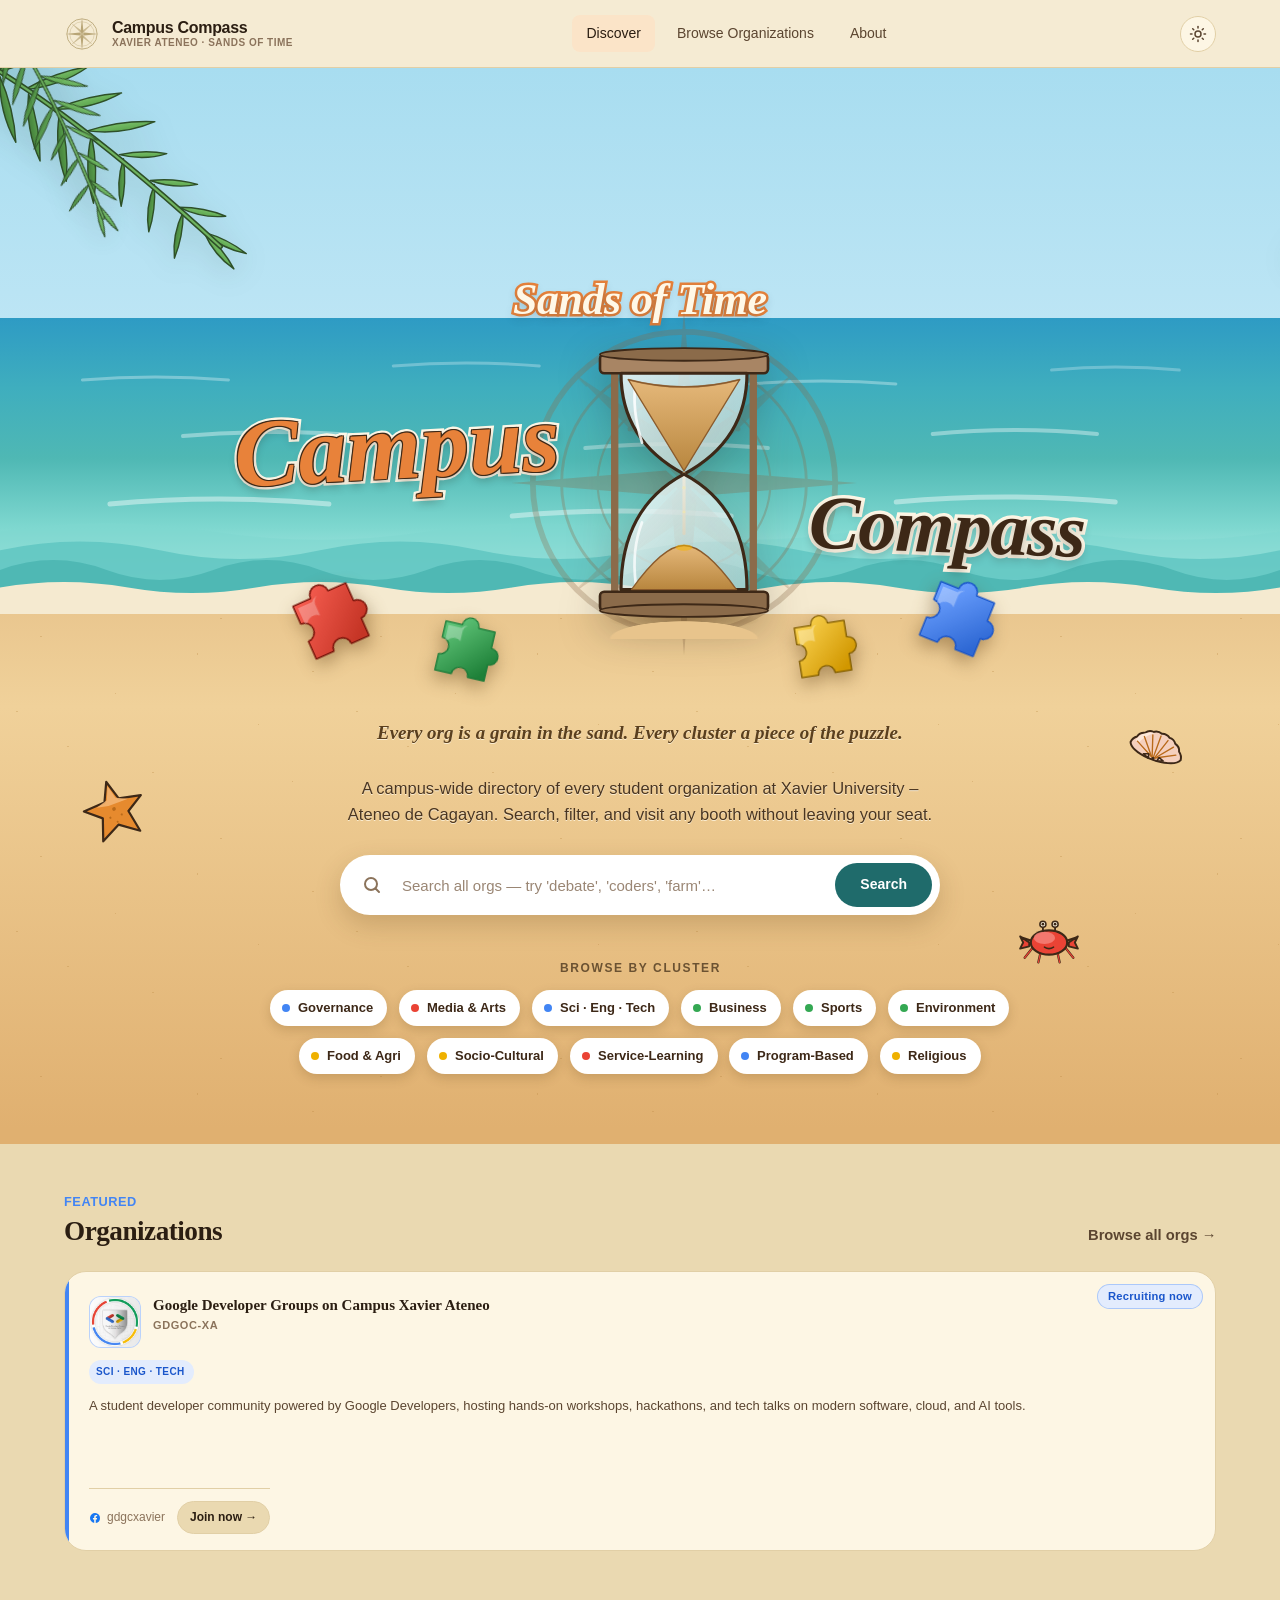
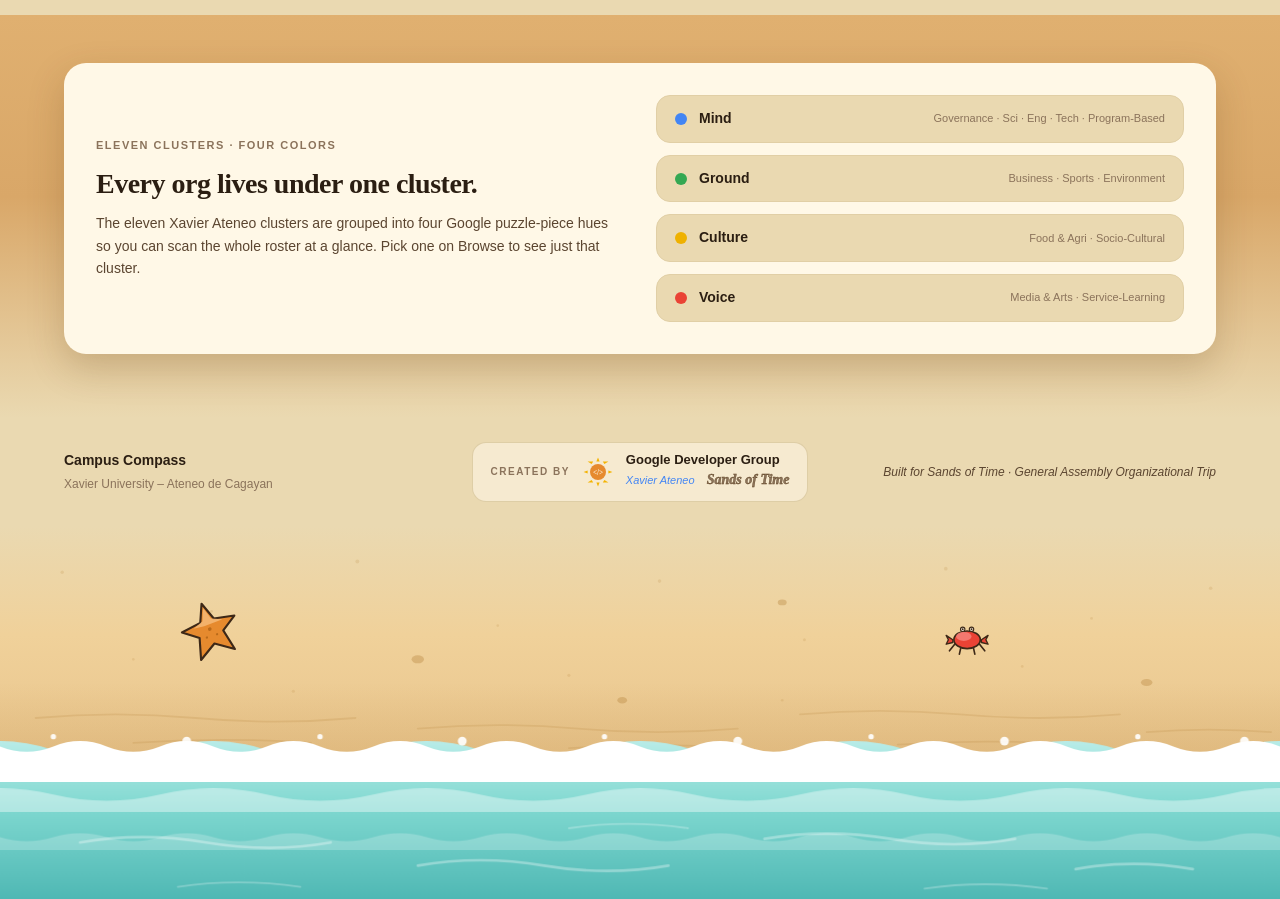
==== docs/index.html @ daf75d1c "Update index.html Fixed Typo in About and added Emphasis on Partnership" ====
<!DOCTYPE html>
<html lang="en" data-theme="light">
<head>
  <meta charset="UTF-8"/>
  <meta name="viewport" content="width=device-width, initial-scale=1.0"/>
  <meta name="description" content="Campus Compass — a directory of every student organization at Xavier University – Ateneo de Cagayan."/>
  <title>Campus Compass · Xavier Ateneo</title>
  <link rel="icon" type="image/svg+xml" href="assets/illustrations/compass-rose.svg"/>

  <!-- CSS load order:
       tokens → base → layout → components/* → screens/* → animations
       (per DESIGN.md, one <link> per file so DevTools stays inspectable) -->
  <link rel="stylesheet" href="src/css/tokens.css"/>
  <link rel="stylesheet" href="src/css/base.css"/>
  <link rel="stylesheet" href="src/css/layout.css"/>

  <link rel="stylesheet" href="src/css/components/nav.css"/>
  <link rel="stylesheet" href="src/css/components/nav-sheet.css"/>
  <link rel="stylesheet" href="src/css/components/button.css"/>
  <link rel="stylesheet" href="src/css/components/search-shell.css"/>
  <link rel="stylesheet" href="src/css/components/tag.css"/>
  <link rel="stylesheet" href="src/css/components/chip.css"/>
  <link rel="stylesheet" href="src/css/components/card.css"/>
  <link rel="stylesheet" href="src/css/components/panel.css"/>
  <link rel="stylesheet" href="src/css/components/venue-map.css"/>
  <link rel="stylesheet" href="src/css/components/facebook-card.css"/>
  <link rel="stylesheet" href="src/css/components/theme-block.css"/>
  <link rel="stylesheet" href="src/css/components/sea-scene.css"/>
  <link rel="stylesheet" href="src/css/components/footer.css"/>
  <link rel="stylesheet" href="src/css/components/filter-note.css"/>
  <link rel="stylesheet" href="src/css/components/modal.css"/>
  <link rel="stylesheet" href="src/css/components/hero-scene.css"/>
  <link rel="stylesheet" href="src/css/components/hero-lockup.css"/>
  <link rel="stylesheet" href="src/css/components/ocean-waves.css"/>

  <link rel="stylesheet" href="src/css/screens/landing.css"/>
  <link rel="stylesheet" href="src/css/components/featured.css"/>
  <link rel="stylesheet" href="src/css/screens/browse.css"/>
  <link rel="stylesheet" href="src/css/screens/booth.css"/>
  <link rel="stylesheet" href="src/css/screens/about.css"/>

  <link rel="stylesheet" href="src/css/animations.css"/>
</head>

<body>

  <!-- ============================================================
       NAV — sticky, present on every screen
       ============================================================ -->
  <header class="site-nav">
    <div class="site-nav__wrap">
      <a class="brand" href="./" data-nav="landing">
        <span class="brand__mark" style="color: var(--compass-face);">
          <!-- Inline compass rose so it picks up currentColor -->
          <svg viewBox="0 0 100 100" role="img" aria-label="Compass Compass">
            <circle cx="50" cy="50" r="42" fill="none" stroke="currentColor" stroke-width="2.4"/>
            <circle cx="50" cy="50" r="34" fill="none" stroke="currentColor" stroke-width="1"/>
            <polygon points="50,4 54,44 50,48 46,44" fill="currentColor"/>
            <polygon points="96,50 56,54 52,50 56,46" fill="currentColor"/>
            <polygon points="50,96 54,56 50,52 46,56" fill="currentColor"/>
            <polygon points="4,50 44,54 48,50 44,46" fill="currentColor"/>
            <g fill="currentColor" opacity="0.7">
              <polygon points="82,18 55,45 50,50 45,45"/>
              <polygon points="82,82 55,55 50,50 45,55"/>
              <polygon points="18,82 45,55 50,50 55,55"/>
              <polygon points="18,18 45,45 50,50 55,45"/>
            </g>
            <g fill="currentColor">
              <circle cx="50" cy="34" r="1.2"/>
              <circle cx="66" cy="50" r="1.2"/>
              <circle cx="50" cy="66" r="1.2"/>
              <circle cx="34" cy="50" r="1.2"/>
            </g>
            <circle cx="50" cy="50" r="2" fill="currentColor"/>
          </svg>
        </span>
        <span class="brand__text">
          <span class="brand__name">Campus Compass</span>
          <span class="brand__sub">Xavier Ateneo · Sands of Time</span>
        </span>
      </a>

      <nav class="nav-links" aria-label="Main">
        <button class="nav-links__item" data-nav="landing" data-nav-item="landing">Discover</button>
        <button class="nav-links__item" data-nav="browse"  data-nav-item="browse">Browse Organizations</button>
        <button class="nav-links__item" data-nav="about"   data-nav-item="about">About</button>
      </nav>

      <div class="nav-actions">
        <button class="theme-toggle" data-theme-toggle aria-label="Toggle theme"></button>
      </div>

      <button class="nav-toggle" aria-label="Menu">
        <svg width="22" height="22" viewBox="0 0 22 22" fill="none" stroke="currentColor" stroke-width="2" stroke-linecap="round">
          <line x1="3" y1="6"  x2="19" y2="6"/>
          <line x1="3" y1="11" x2="19" y2="11"/>
          <line x1="3" y1="16" x2="19" y2="16"/>
        </svg>
      </button>
    </div>
  </header>

  <!-- ============================================================
       MOBILE NAV SHEET — shown under the hamburger below 820px,
       where .nav-links and .nav-actions are both display:none.
       The theme toggle is repeated here because it is otherwise
       unreachable on a phone; theme-toggle.js wires every
       [data-theme-toggle] it finds, so it needs no extra code.
       data-nav is picked up by router.js; data-nav-item is what
       it stamps aria-current onto.
       ============================================================ -->
  <div class="nav-sheet__scrim" data-nav-sheet-scrim></div>
  <div id="nav-sheet" class="nav-sheet" data-nav-sheet>
    <nav class="nav-sheet__links" aria-label="Mobile">
      <button class="nav-sheet__item" data-nav="landing" data-nav-item="landing">Discover</button>
      <button class="nav-sheet__item" data-nav="browse"  data-nav-item="browse">Browse Organizations</button>
      <button class="nav-sheet__item" data-nav="about"   data-nav-item="about">About</button>
    </nav>
    <div class="nav-sheet__foot">
      <span class="nav-sheet__label">Appearance</span>
      <button class="theme-toggle" data-theme-toggle aria-label="Toggle theme"></button>
    </div>
  </div>

  <!-- ============================================================
       LANDING — bright cel-shaded beach hero, "Sands of Time"
       ============================================================ -->
  <main id="screen-landing" class="screen screen--landing" data-screen="landing">

    <!-- ==== HERO SCENE — layered beach backdrop ====
         Bands top→bottom: sky · sea · surf · sand.
         Offsets (--horizon, --shore) are defined on
         .screen--landing in landing.css so the content stack
         can land the hourglass exactly on the shore line. -->
    <div class="hero-scene" aria-hidden="true">

      <!-- SKY -->
      <div class="hero-scene__sky"></div>

      <!-- NIGHT SKY — moon + stars, revealed in dark mode.
           These are CSS circles, not SVG: the scene SVGs use
           preserveAspectRatio="none", which stretched a <circle>
           into an oblong at every viewport width but one. -->
      <div class="hero-scene__night">
        <span class="night-moon"></span>
        <span class="night-star" style="--x:6%; --y:17%; --s:3px;"></span>
        <span class="night-star" style="--x:13%; --y:38%; --s:2px;"></span>
        <span class="night-star" style="--x:19%; --y:12%; --s:3.5px;"></span>
        <span class="night-star" style="--x:25%; --y:30%; --s:2px;"></span>
        <span class="night-star" style="--x:31%; --y:15%; --s:3px;"></span>
        <span class="night-star" style="--x:37%; --y:43%; --s:2px;"></span>
        <span class="night-star" style="--x:43%; --y:21%; --s:3.5px;"></span>
        <span class="night-star" style="--x:49%; --y:35%; --s:2px;"></span>
        <span class="night-star" style="--x:55%; --y:11%; --s:3px;"></span>
        <span class="night-star" style="--x:61%; --y:28%; --s:3px;"></span>
        <span class="night-star" style="--x:67%; --y:45%; --s:2px;"></span>
        <span class="night-star" style="--x:73%; --y:16%; --s:2.5px;"></span>
        <span class="night-star" style="--x:85%; --y:47%; --s:3px;"></span>
        <span class="night-star" style="--x:92%; --y:23%; --s:2px;"></span>
        <span class="night-star" style="--x:97%; --y:38%; --s:3.5px;"></span>
      </div>

      <!-- DISTANT ISLANDS at the horizon.
           preserveAspectRatio is xMidYMax (not "none") so the
           island silhouettes keep their shape instead of being
           smeared flat across the width. -->
      <div class="hero-scene__headland">
        <svg class="headland headland--left" viewBox="0 0 300 78" preserveAspectRatio="xMinYMax meet">
          <g fill="var(--scene-hill)">
            <!-- Main landmass — rounded, with a gentle peak -->
            <path d="M 6 78
                     Q 24 58 52 52
                     Q 74 30 104 34
                     Q 128 20 156 34
                     Q 186 30 206 52
                     Q 232 58 250 78 Z"/>
            <!-- Two palm silhouettes on the ridge -->
            <g transform="translate(104,34)">
              <path d="M 0 0 L -1.5 -14" stroke="var(--scene-hill)" stroke-width="2.2" fill="none"/>
              <path d="M -1.5 -14 q -11 -4 -15 2 q 8 -2 14 1 Z"/>
              <path d="M -1.5 -14 q 11 -5 16 1 q -9 -2 -15 1 Z"/>
              <path d="M -1.5 -14 q -3 -9 2 -12 q 1 7 0 12 Z"/>
            </g>
            <g transform="translate(156,34) scale(0.82)">
              <path d="M 0 0 L 1.5 -13" stroke="var(--scene-hill)" stroke-width="2.2" fill="none"/>
              <path d="M 1.5 -13 q -11 -4 -15 2 q 8 -2 14 1 Z"/>
              <path d="M 1.5 -13 q 11 -5 16 1 q -9 -2 -15 1 Z"/>
              <path d="M 1.5 -13 q 2 -9 7 -10 q -3 6 -6 11 Z"/>
            </g>
            <!-- Small offshore rock -->
            <ellipse cx="268" cy="72" rx="13" ry="7"/>
          </g>
        </svg>

        <svg class="headland headland--right" viewBox="0 0 300 78" preserveAspectRatio="xMaxYMax meet">
          <g fill="var(--scene-hill)">
            <ellipse cx="26" cy="73" rx="16" ry="6"/>
            <path d="M 52 78
                     Q 72 60 98 54
                     Q 118 34 146 38
                     Q 170 22 198 36
                     Q 226 34 248 56
                     Q 274 62 294 78 Z"/>
            <g transform="translate(146,38) scale(0.9)">
              <path d="M 0 0 L -1.5 -14" stroke="var(--scene-hill)" stroke-width="2.2" fill="none"/>
              <path d="M -1.5 -14 q -12 -4 -16 2 q 9 -2 15 1 Z"/>
              <path d="M -1.5 -14 q 12 -5 17 1 q -10 -2 -16 1 Z"/>
              <path d="M -1.5 -14 q -3 -9 2 -12 q 1 7 0 12 Z"/>
            </g>
            <g transform="translate(198,36)">
              <path d="M 0 0 L 1.5 -15" stroke="var(--scene-hill)" stroke-width="2.2" fill="none"/>
              <path d="M 1.5 -15 q -12 -4 -16 2 q 9 -2 15 1 Z"/>
              <path d="M 1.5 -15 q 12 -5 17 1 q -10 -2 -16 1 Z"/>
              <path d="M 1.5 -15 q 2 -10 8 -11 q -4 7 -7 12 Z"/>
            </g>
          </g>
        </svg>
      </div>

      <!-- SEA — depth gradient (deep at horizon → pale at shore) -->
      <div class="hero-scene__sea">
        <div class="sea-shimmer">
          <svg viewBox="0 0 1400 270" preserveAspectRatio="none">
            <g stroke="#FFFFFF" fill="none" stroke-linecap="round">
              <path stroke-width="3" opacity="0.32" d="M 90 62 Q 170 56 250 62"/>
              <path stroke-width="3" opacity="0.28" d="M 430 48 Q 510 42 590 48"/>
              <path stroke-width="3" opacity="0.32" d="M 820 66 Q 900 60 980 66"/>
              <path stroke-width="3" opacity="0.26" d="M 1150 52 Q 1220 46 1290 52"/>
              <path stroke-width="4" opacity="0.38" d="M 200 118 Q 300 110 400 118"/>
              <path stroke-width="4" opacity="0.34" d="M 640 130 Q 740 122 840 130"/>
              <path stroke-width="4" opacity="0.38" d="M 1020 116 Q 1110 108 1200 116"/>
              <path stroke-width="5" opacity="0.42" d="M 120 186 Q 240 176 360 186"/>
              <path stroke-width="5" opacity="0.4"  d="M 560 198 Q 680 188 800 198"/>
              <path stroke-width="5" opacity="0.42" d="M 980 184 Q 1100 174 1220 184"/>
            </g>
          </svg>
        </div>
      </div>

      <!-- SURF — 3 parallax wave layers + reverse-drifting foam edge.
           Each layer is 200% wide; translateX(0 → -50%) loops.
           Path periods 400 / 300 / 200 / 240 all divide 1200
           evenly, so the tiling seam is invisible. -->
      <div class="hero-scene__surf">
        <div class="wave wave--back">
          <svg viewBox="0 0 2400 100" preserveAspectRatio="none">
            <path fill="var(--scene-water-1)" d="M 0 25 Q 100 10 200 25 T 400 25 T 600 25 T 800 25 T 1000 25 T 1200 25 T 1400 25 T 1600 25 T 1800 25 T 2000 25 T 2200 25 T 2400 25 L 2400 100 L 0 100 Z"/>
          </svg>
        </div>

        <div class="wave wave--mid">
          <svg viewBox="0 0 2400 100" preserveAspectRatio="none">
            <path fill="var(--scene-water-2)" d="M 0 42 Q 75 26 150 42 T 300 42 T 450 42 T 600 42 T 750 42 T 900 42 T 1050 42 T 1200 42 T 1350 42 T 1500 42 T 1650 42 T 1800 42 T 1950 42 T 2100 42 T 2250 42 T 2400 42 L 2400 100 L 0 100 Z"/>
          </svg>
        </div>

        <div class="wave wave--front">
          <svg viewBox="0 0 2400 100" preserveAspectRatio="none">
            <path fill="var(--scene-water-3)" d="M 0 60 Q 50 42 100 60 T 200 60 T 300 60 T 400 60 T 500 60 T 600 60 T 700 60 T 800 60 T 900 60 T 1000 60 T 1100 60 T 1200 60 T 1300 60 T 1400 60 T 1500 60 T 1600 60 T 1700 60 T 1800 60 T 1900 60 T 2000 60 T 2100 60 T 2200 60 T 2300 60 T 2400 60 L 2400 100 L 0 100 Z"/>

            <!-- Foam glints on the front crests (x = 50 + 200k, this
                 layer's crest period). Each fades and lifts in place on
                 its own cycle; none of them moves sideways.
                 The delay and the radii REPEAT every 1200 units, because
                 the layer is 200% wide and slides -50% — x and x+1200 are
                 the same glint either side of the loop seam. Negative
                 delays start them mid-cycle so the crest is alive on load. -->
            <g class="foam-glints" fill="var(--scene-foam-hi)">
              <ellipse class="foam-glint" cx="50"   cy="46" rx="13" ry="4" style="--glint-delay: -0.2s;"/>
              <ellipse class="foam-glint" cx="250"  cy="46" rx="12" ry="4" style="--glint-delay: -1.7s;"/>
              <ellipse class="foam-glint" cx="450"  cy="46" rx="11" ry="3.5" style="--glint-delay: -0.9s;"/>
              <ellipse class="foam-glint" cx="650"  cy="46" rx="11" ry="3.5" style="--glint-delay: -2.6s;"/>
              <ellipse class="foam-glint" cx="850"  cy="46" rx="13" ry="4" style="--glint-delay: -1.3s;"/>
              <ellipse class="foam-glint" cx="1050" cy="46" rx="13" ry="4" style="--glint-delay: -3.0s;"/>
              <ellipse class="foam-glint" cx="1250" cy="46" rx="13" ry="4" style="--glint-delay: -0.2s;"/>
              <ellipse class="foam-glint" cx="1450" cy="46" rx="12" ry="4" style="--glint-delay: -1.7s;"/>
              <ellipse class="foam-glint" cx="1650" cy="46" rx="11" ry="3.5" style="--glint-delay: -0.9s;"/>
              <ellipse class="foam-glint" cx="1850" cy="46" rx="11" ry="3.5" style="--glint-delay: -2.6s;"/>
              <ellipse class="foam-glint" cx="2050" cy="46" rx="13" ry="4" style="--glint-delay: -1.3s;"/>
              <ellipse class="foam-glint" cx="2250" cy="46" rx="13" ry="4" style="--glint-delay: -3.0s;"/>
            </g>
          </svg>
        </div>

        <div class="wave wave--foam-edge">
          <svg viewBox="0 0 2400 100" preserveAspectRatio="none">
            <path fill="var(--scene-foam)" d="M 0 76 Q 60 66 120 76 T 240 76 T 360 76 T 480 76 T 600 76 T 720 76 T 840 76 T 960 76 T 1080 76 T 1200 76 T 1320 76 T 1440 76 T 1560 76 T 1680 76 T 1800 76 T 1920 76 T 2040 76 T 2160 76 T 2280 76 T 2400 76 L 2400 100 L 0 100 Z"/>
          </svg>
        </div>
      </div>

      <!-- SAND -->
      <div class="hero-scene__sand"></div>

      <!-- Beach accents on the dry sand -->
      <div class="hero-accents">
        <img class="hero-accent hero-accent--starfish" src="assets/illustrations/hero-starfish.svg" alt=""/>
        <img class="hero-accent hero-accent--shell"    src="assets/illustrations/hero-shell.svg"    alt=""/>
        <img class="hero-accent hero-accent--crab"     src="assets/illustrations/hero-crab.svg"     alt=""/>
      </div>

      <!-- Palm fronds peeking in from the top corners -->
      <img class="palm-frond palm-frond--left"    src="assets/illustrations/palm-frond.svg" alt=""/>
      <img class="palm-frond palm-frond--left-2"  src="assets/illustrations/palm-frond.svg" alt=""/>
      <img class="palm-frond palm-frond--right"   src="assets/illustrations/palm-frond.svg" alt=""/>
      <img class="palm-frond palm-frond--right-2" src="assets/illustrations/palm-frond.svg" alt=""/>
    </div>

    <!-- ==== HERO CONTENT (overlaid on the scene) ==== -->
    <div class="hero-content">
      <div class="wrap">
        <h2 class="hero-tagline reveal" style="--reveal-delay: 0ms;">Sands of Time</h2>

        <!-- Unified "Campus [hourglass] Compass" lockup.
             The hourglass stands on the shore line; the four
             puzzle pieces lie on the sand around its base.
             They are children of the lockup, whose padding-bottom
             reserves their space so nothing below overlaps. -->
        <div class="hero-lockup reveal" style="--reveal-delay: 120ms;">
          <span class="lockup__campus">Campus</span>
          <!-- The hourglass, its rose, its shadow and its sand mound
               share one wrapper so they stay centred on each other.
               (The two word columns are different widths, so anything
               centred on the LOCKUP lands off-centre from the glass.) -->
          <span class="lockup__glass">
            <!-- Brand compass rose, sized as the anchor of the whole
                 lockup. Sits BEHIND the hourglass and rotates toward
                 the current screen (compass-orientation.js). -->
            <span class="lockup__rose" aria-hidden="true">
              <svg viewBox="0 0 100 100">
                <circle cx="50" cy="50" r="42" fill="none" stroke="currentColor" stroke-width="1.6"/>
                <circle cx="50" cy="50" r="34" fill="none" stroke="currentColor" stroke-width="0.8"/>
                <circle cx="50" cy="50" r="24" fill="none" stroke="currentColor" stroke-width="0.6"/>
                <!-- Cardinal points -->
                <polygon points="50,2 53.5,45 50,49 46.5,45" fill="currentColor"/>
                <polygon points="98,50 55,53.5 51,50 55,46.5" fill="currentColor"/>
                <polygon points="50,98 53.5,55 50,51 46.5,55" fill="currentColor"/>
                <polygon points="2,50 45,53.5 49,50 45,46.5" fill="currentColor"/>
                <!-- Ordinal points -->
                <g fill="currentColor" opacity="0.72">
                  <polygon points="80,20 56,44 50,50 44,44"/>
                  <polygon points="80,80 56,56 50,50 44,56"/>
                  <polygon points="20,80 44,56 50,50 56,56"/>
                  <polygon points="20,20 44,44 50,50 56,44"/>
                </g>
                <!-- Tick dots between the rings -->
                <g fill="currentColor" opacity="0.85">
                  <circle cx="50" cy="29" r="0.9"/><circle cx="71" cy="50" r="0.9"/>
                  <circle cx="50" cy="71" r="0.9"/><circle cx="29" cy="50" r="0.9"/>
                  <circle cx="65" cy="35" r="0.7"/><circle cx="65" cy="65" r="0.7"/>
                  <circle cx="35" cy="65" r="0.7"/><circle cx="35" cy="35" r="0.7"/>
                </g>
                <!-- Fine minute marks on the outer ring -->
                <g stroke="currentColor" stroke-width="0.7" opacity="0.6">
                  <line x1="50" y1="8"  x2="50" y2="12"/><line x1="92" y1="50" x2="88" y2="50"/>
                  <line x1="50" y1="92" x2="50" y2="88"/><line x1="8"  y1="50" x2="12" y2="50"/>
                  <line x1="79.7" y1="20.3" x2="76.9" y2="23.1"/>
                  <line x1="79.7" y1="79.7" x2="76.9" y2="76.9"/>
                  <line x1="20.3" y1="79.7" x2="23.1" y2="76.9"/>
                  <line x1="20.3" y1="20.3" x2="23.1" y2="23.1"/>
                </g>
                <circle cx="50" cy="50" r="2.4" fill="currentColor"/>
              </svg>
            </span>
            <img class="lockup__hourglass" src="assets/illustrations/hero-hourglass.svg" alt="Hourglass"/>
            <span class="lockup__hourglass-shadow" aria-hidden="true"></span>
            <span class="lockup__sand-mound" aria-hidden="true"></span>
          </span>

          <span class="lockup__compass">Compass</span>


          <img class="hero-puzzle hero-puzzle--red"    src="assets/illustrations/primitives/puzzle-red.svg"    alt="" aria-hidden="true"/>
          <img class="hero-puzzle hero-puzzle--green"  src="assets/illustrations/primitives/puzzle-green.svg"  alt="" aria-hidden="true"/>
          <img class="hero-puzzle hero-puzzle--yellow" src="assets/illustrations/primitives/puzzle-yellow.svg" alt="" aria-hidden="true"/>
          <img class="hero-puzzle hero-puzzle--blue"   src="assets/illustrations/primitives/puzzle-blue.svg"   alt="" aria-hidden="true"/>
        </div>

        <p class="hero-anchor reveal" style="--reveal-delay: 170ms;">
          Every org is a grain in the sand. Every cluster a piece of the puzzle.
        </p>

        <p class="hero-sub reveal" style="--reveal-delay: 210ms;">
          A campus-wide directory of every student organization at Xavier University – Ateneo de Cagayan.
          Search, filter, and visit any booth without leaving your seat.
        </p>

        <form class="search-shell hero-search reveal" data-hero-search style="--reveal-delay: 240ms;" onsubmit="return false;">
          <svg class="search-shell__icon" viewBox="0 0 20 20" fill="none" stroke="currentColor" stroke-width="2" stroke-linecap="round" stroke-linejoin="round" aria-hidden="true">
            <circle cx="9" cy="9" r="6"/><line x1="17" y1="17" x2="13.5" y2="13.5"/>
          </svg>
          <input class="search-shell__input" type="search"
                 placeholder="Search all orgs — try 'debate', 'coders', 'farm'…"
                 aria-label="Search orgs"/>
          <button class="btn hero-search__submit search-shell__submit" type="submit">Search</button>
        </form>

        <p class="hero-cluster-label reveal" style="--reveal-delay: 300ms;">Browse by cluster</p>
        <div class="tag-cloud reveal" data-tag-cloud style="--reveal-delay: 360ms;"></div>
      </div>
    </div>


    <!-- ==== FEATURED ORGANIZATIONS ====
         What renders here is driven entirely by
         src/js/data/featured.js — add/remove/reorder orgs there,
         nothing here needs to change. Section auto-hides itself
         if that list is empty or disabled. -->
    <section class="landing-featured" data-featured-section>
      <div class="wrap">
        <div class="landing-featured__head">
          <div>
            <p class="landing-featured__kicker reveal">Featured</p>
            <h3 class="landing-featured__title reveal">Organizations</h3>
          </div>
          <a class="landing-featured__link reveal" href="?screen=browse" data-nav="browse">Browse all orgs →</a>
        </div>
        <div class="card-grid" data-featured-grid></div>
      </div>
    </section>

    <!-- Theme block: ten categories, four colors -->
    <section class="landing-theme">
      <div class="wrap">
        <div class="theme-block reveal">
          <div class="theme-block-grid">
            <div>
              <p class="theme-block__kicker">Eleven clusters · Four colors</p>
              <h3 class="theme-block__title">Every org lives under one cluster.</h3>
              <p class="theme-block__copy">
                The eleven Xavier Ateneo clusters are grouped into four Google puzzle-piece hues so you can scan the whole roster at a glance.
                Pick one on Browse to see just that cluster.
              </p>
            </div>
            <div class="theme-legend">
              <div class="theme-legend__row"><span class="theme-legend__dot" style="--legend-color: var(--blue);"></span><span class="theme-legend__name">Mind</span><span class="theme-legend__clusters">Governance · Sci · Eng · Tech · Program-Based</span></div>
              <div class="theme-legend__row"><span class="theme-legend__dot" style="--legend-color: var(--green);"></span><span class="theme-legend__name">Ground</span><span class="theme-legend__clusters">Business · Sports · Environment</span></div>
              <div class="theme-legend__row"><span class="theme-legend__dot" style="--legend-color: var(--yellow);"></span><span class="theme-legend__name">Culture</span><span class="theme-legend__clusters">Food &amp; Agri · Socio-Cultural</span></div>
              <div class="theme-legend__row"><span class="theme-legend__dot" style="--legend-color: var(--red);"></span><span class="theme-legend__name">Voice</span><span class="theme-legend__clusters">Media &amp; Arts · Service-Learning</span></div>
            </div>
          </div>
        </div>
      </div>
    </section>
  </main>

  <!-- ============================================================
       BROWSE
       ============================================================ -->
  <main id="screen-browse" class="screen screen--browse" hidden data-screen="browse">
    <div class="ground-wash" aria-hidden="true"></div>

    <div class="wrap">
      <section class="browse-head">
        <nav class="browse-crumb" aria-label="Breadcrumb">
          <a href="./" data-nav="landing">Discover</a>
          <span class="browse-crumb__sep">/</span>
          <span>Browse Organizations</span>
        </nav>
        <div class="explore-head">
          <h1 class="browse-title" data-browse-title>All Xavier Ateneo orgs</h1>
          <span class="browse-count" data-browse-count>—</span>
        </div>

        <div class="browse-search">
          <form class="search-shell search-shell--compact" data-browse-search onsubmit="return false;">
            <svg class="search-shell__icon" viewBox="0 0 20 20" fill="none" stroke="currentColor" stroke-width="2" stroke-linecap="round" stroke-linejoin="round" aria-hidden="true">
              <circle cx="9" cy="9" r="6"/><line x1="17" y1="17" x2="13.5" y2="13.5"/>
            </svg>
            <input class="search-shell__input" type="search"
                   placeholder="Search by name, category, or interest…"
                   aria-label="Filter orgs"/>
            <button class="btn btn--primary search-shell__submit" type="submit">Search</button>
          </form>
        </div>

        <div class="filter-toolbar">
          <span class="filter-toolbar__help">
            <svg class="filter-toolbar__help-icon" viewBox="0 0 16 16" fill="none" stroke="currentColor" stroke-width="1.5" stroke-linecap="round" aria-hidden="true">
              <line x1="0" y1="8" x2="16" y2="8"/><line x1="8" y1="0" x2="8" y2="16"/>
            </svg>
            Pick <strong>one</strong> cluster — every org belongs to exactly one.
          </span>
          <button class="btn btn--ghost btn--sm clear-filters" data-clear-filters type="button">
            <svg width="12" height="12" viewBox="0 0 12 12" fill="none" stroke="currentColor" stroke-width="2" stroke-linecap="round" aria-hidden="true">
              <line x1="1" y1="1" x2="11" y2="11"/><line x1="11" y1="1" x2="1" y2="11"/>
            </svg>
            Clear filters
          </button>
        </div>

        <div class="chip-row browse-chips" data-chip-row></div>

      </section>

      <!-- ==== BROWSE FEATURED ====
           Same data/featured.js list as the Discover strip. Only
           shown when no chip is picked and no search is typed;
           hides itself if the list is empty or disabled. -->
      <section class="browse-featured" data-browse-featured-section hidden>
        <p class="browse-featured__kicker">Featured</p>
        <h2 class="browse-featured__title">Organizations</h2>
        <div class="browse-featured__grid card-grid" data-browse-featured-grid></div>
      </section>

      <p class="browse-section-label" data-browse-section-label hidden>All orgs</p>

      <section class="browse-grid card-grid" data-card-grid></section>

      <p class="grid-footnote" data-grid-footnote hidden></p>
    </div>
  </main>

  <!-- ============================================================
       ABOUT — what this is, who made it. Team tiles are rendered
       by screens/about.js from data/team.js.
       ============================================================ -->
  <main id="screen-about" class="screen screen--about" hidden data-screen="about">
    <div class="ground-wash" aria-hidden="true"></div>

    <div class="wrap">
      <header class="about-head">
        <p class="about-head__kicker">About</p>
        <h1 class="about-head__title">A directory for the whole org fair.</h1>
        <p class="about-head__lede">
          Campus Compass gathers every accredited student organization at Xavier
          University &ndash; Ateneo de Cagayan into one page you can search, filter
          and carry in your pocket on the day.
        </p>
      </header>

      <section class="about-grid">
        <article class="about-card">
          <h2 class="about-card__title">What you can do here</h2>
          <ul class="about-list">
            <li><strong>Browse all 69 organizations</strong> across the eleven Xavier Ateneo clusters, one cluster at a time.</li>
            <li><strong>Search by interest</strong> &mdash; type <em>coders</em>, <em>farm</em>, <em>music</em> or <em>volunteer</em> and get the orgs that actually match.</li>
            <li><strong>Open any org</strong> for what they do, how to reach them, and their Facebook page.</li>
            <li><strong>GAOT: Find their tent</strong> on the fair map, with the spot lit and a landmark to walk toward.</li>
          </ul>
        </article>

        <article class="about-card about-card--gdg">
          <div class="about-gdg">
            <img class="about-gdg__mark" src="assets/illustrations/gdg-credit.svg" alt="" aria-hidden="true"/>
            <div>
              <h2 class="about-card__title">Built by GDG on Campus</h2>
              <p class="about-gdg__org">Google Developer Groups on Campus &mdash; Xavier Ateneo</p>
            </div>
          </div>
          <p class="about-card__body">
            Campus Compass was made for <strong>All Organizations</strong>, and
            <strong>Future Events</strong>strong> inside the Campus, by the
            GDG on Campus student developer community at Xavier Ateneo. Contact us for Partnership!
          </p>
          <a class="btn btn--primary" href="https://www.facebook.com/gdgcxavier" target="_blank" rel="noopener noreferrer">
            Visit our Facebook page
            <svg class="btn__icon" viewBox="0 0 16 16" fill="none" stroke="currentColor" stroke-width="2" stroke-linecap="round" stroke-linejoin="round" aria-hidden="true">
              <path d="M6 3 H3 v10 h10 V10"/><polyline points="10,2 14,2 14,6"/><line x1="14" y1="2" x2="7" y2="9"/>
            </svg>
          </a>
        </article>
      </section>

      <section class="about-team">
        <h2 class="about-team__title">People behind the project</h2>
        <div class="team-grid" data-team-grid></div>
      </section>
    </div>
  </main>

  <!-- ============================================================
       BOOTH MODAL — content rendered by screens/booth.js
       ============================================================ -->
  <div id="booth-modal" class="modal" hidden role="dialog" aria-modal="true" aria-labelledby="booth-title">
    <div class="modal__backdrop" aria-hidden="true"></div>
    <div class="modal__panel">
      <button class="modal__close" data-close-modal aria-label="Close booth">
        <svg viewBox="0 0 18 18" fill="none" stroke="currentColor" stroke-width="2" stroke-linecap="round">
          <line x1="3" y1="3" x2="15" y2="15"/>
          <line x1="15" y1="3" x2="3" y2="15"/>
        </svg>
      </button>
      <div class="modal__panel-content"></div>
    </div>
  </div>

  <!-- ============================================================
       FOOTER (present on every screen)
       ============================================================ -->
  <footer class="site-footer">
    <div class="site-footer__wrap">
      <div class="site-footer__brand">
        <span class="site-footer__name">Campus Compass</span>
        <span class="site-footer__sub">Xavier University – Ateneo de Cagayan</span>
      </div>

      <div class="gdg-credit">
        <span class="gdg-credit__label">Created by</span>
        <img class="gdg-credit__mark" src="assets/illustrations/gdg-credit.svg" alt="GDG"/>
        <div class="gdg-credit__text">
          <span class="gdg-credit__org">Google Developer Group</span>
          <span>
            <span class="gdg-credit__loc">Xavier Ateneo</span>
            <span class="gdg-credit__season">Sands of Time</span>
          </span>
        </div>
      </div>

      <p class="site-footer__tagline">Built for Sands of Time · General Assembly Organizational Trip</p>
    </div>
  </footer>

  <!-- ============================================================
       SEA SCENE — inline SVG so animations bind to internal groups
       ============================================================ -->
  <div class="sea-scene" aria-hidden="true">
    <!-- TIDE LINE — the page closes looking straight DOWN at the
         water's edge. Deliberately a different camera from the hero:
         one world, two shots, so the beach never repeats itself.
         Keep in sync with assets/illustrations/sea-scene.svg. -->
    <svg xmlns="http://www.w3.org/2000/svg" viewBox="0 0 1440 420" preserveAspectRatio="none" role="img" aria-label="Water's edge">
      <defs>
        <linearGradient id="tide-sand" x1="0" y1="0" x2="0" y2="1">
          <stop offset="0"    stop-color="var(--surface-2)"/>
          <stop offset="0.45" stop-color="var(--scene-sand-top)"/>
          <stop offset="1"    stop-color="var(--scene-sand-wet)"/>
        </linearGradient>
        <linearGradient id="tide-water" x1="0" y1="0" x2="0" y2="1">
          <stop offset="0"    stop-color="var(--scene-sea-shallow)"/>
          <stop offset="0.42" stop-color="var(--scene-water-1)"/>
          <stop offset="1"    stop-color="var(--scene-water-3)"/>
        </linearGradient>
                <linearGradient id="tide-damp" x1="0" y1="0" x2="0" y2="1">
          <stop offset="0"   stop-color="var(--scene-sand-dark)" stop-opacity="0"/>
          <stop offset="1"   stop-color="var(--scene-sand-dark)" stop-opacity="0.22"/>
        </linearGradient>
      </defs>

      <!-- ===== DRY SAND ===== -->
      <rect y="0" width="1440" height="272" fill="url(#tide-sand)"/>

      <!-- Sand grain texture -->
      <g fill="var(--scene-sand-dark)" opacity="0.18">
        <circle cx="70"   cy="52"  r="2"/><circle cx="238" cy="96"  r="1.6"/>
        <circle cx="402"  cy="40"  r="2.2"/><circle cx="560" cy="112" r="1.5"/>
        <circle cx="742"  cy="62"  r="2"/><circle cx="905"  cy="128" r="1.7"/>
        <circle cx="1064" cy="48"  r="2.1"/><circle cx="1228" cy="104" r="1.6"/>
        <circle cx="1362" cy="70"  r="2"/><circle cx="150"  cy="150" r="1.5"/>
        <circle cx="640"  cy="168" r="1.8"/><circle cx="1150" cy="158" r="1.6"/>
        <circle cx="330"  cy="186" r="1.7"/><circle cx="880"  cy="196" r="1.5"/>
      </g>

      <!-- ===== THINGS ON THE SAND (seen from above) ===== -->
      <g class="tide-items">
        <!-- Starfish -->
        <g transform="translate(236,116) rotate(-18)">
          <path fill="#E68A2E" stroke="#3D2817" stroke-width="2.4" stroke-linejoin="round"
                d="M 0 -30 L 8 -10 L 31 -6 L 14 6 L 20 30 L 0 17 L -20 30 L -14 6 L -31 -6 L -8 -10 Z"/>
          <path fill="#F5B876" opacity="0.85" d="M 0 -25 L 5 -11 L 17 -6 L -5 -5 L -17 -6 L -5 -11 Z"/>
          <g fill="#B96A1A"><circle cx="0" cy="0" r="2"/><circle cx="6" cy="8" r="1.3"/><circle cx="-6" cy="8" r="1.3"/></g>
        </g>
        <!-- Little crab -->
        <g transform="translate(1088,128) scale(0.62)">
          <g stroke="#3D2817" stroke-width="3" fill="none" stroke-linecap="round">
            <path d="M -20 5 L -32 20"/><path d="M -10 8 L -14 26"/>
            <path d="M 10 8 L 14 26"/><path d="M 20 5 L 32 20"/>
          </g>
          <ellipse cx="0" cy="0" rx="24" ry="16" fill="#EA4335" stroke="#3D2817" stroke-width="3"/>
          <ellipse cx="-6" cy="-6" rx="14" ry="8" fill="#F58179" opacity="0.85"/>
          <circle cx="-8" cy="-19" r="4" fill="#FDF6E4" stroke="#3D2817" stroke-width="2"/>
          <circle cx="8"  cy="-19" r="4" fill="#FDF6E4" stroke="#3D2817" stroke-width="2"/>
          <circle cx="-8" cy="-19" r="1.7" fill="#3D2817"/><circle cx="8" cy="-19" r="1.7" fill="#3D2817"/>
          <path fill="#EA4335" stroke="#3D2817" stroke-width="2.5" stroke-linejoin="round"
                d="M -26 0 L -38 -8 L -34 0 L -38 8 L -26 5 Z"/>
          <path fill="#EA4335" stroke="#3D2817" stroke-width="2.5" stroke-linejoin="round"
                d="M 26 0 L 38 -8 L 34 0 L 38 8 L 26 5 Z"/>
        </g>
        <!-- Pebbles -->
        <g fill="var(--scene-sand-dark)" opacity="0.38">
          <ellipse cx="470"  cy="150" rx="7"   ry="4.5"/>
          <ellipse cx="700"  cy="196" rx="5.5" ry="3.6"/>
          <ellipse cx="1290" cy="176" rx="6.5" ry="4"/>
          <ellipse cx="880"  cy="86"  rx="5"   ry="3.2"/>
        </g>
      </g>

      <!-- ===== DAMP SAND — how far the last wave reached.
           The strongest overhead cue on a real beach. ===== -->
      <rect y="176" width="1440" height="96" fill="url(#tide-damp)"/>
      <g class="tide-ripples" fill="none" stroke="var(--scene-sand-dark)"
         stroke-width="2" stroke-linecap="round" opacity="0.20">
        <path d="M 40 216 Q 130 208 220 216 T 400 216"/>
        <path d="M 470 228 Q 560 220 650 228 T 830 228"/>
        <path d="M 900 212 Q 990 204 1080 212 T 1260 212"/>
        <path d="M 1290 232 Q 1360 226 1430 232"/>
        <path d="M 150 244 Q 250 237 350 244"/>
        <path d="M 640 250 Q 740 243 840 250"/>
        <path d="M 1010 246 Q 1110 239 1210 246"/>
      </g>

      <!-- ===== WATER — scalloped top edge is the shoreline ===== -->
      <g class="tide-foam tide-foam--water">
        <path fill="url(#tide-water)" d="M -300 252 Q -240 232 -180 252 T -60 252 T 60 252 T 180 252 T 300 252 T 420 252 T 540 252 T 660 252 T 780 252 T 900 252 T 1020 252 T 1140 252 T 1260 252 T 1380 252 T 1500 252 T 1620 252 T 1740 252 L 1740 420 L -300 420 Z"/>
      </g>

      <!-- Caustics on the sandy bottom -->
      <g class="tide-caustics" fill="none" stroke="#FFFFFF" stroke-width="3" stroke-linecap="round" opacity="0.34">
        <path d="M 90 356 Q 160 344 232 356 T 372 356"/>
        <path d="M 470 382 Q 540 370 612 382 T 752 382"/>
        <path d="M 860 352 Q 930 340 1002 352 T 1142 352"/>
        <path d="M 1210 386 Q 1275 374 1342 386"/>
      </g>
      <g class="tide-caustics tide-caustics--b" fill="none" stroke="#FFFFFF" stroke-width="2" stroke-linecap="round" opacity="0.26">
        <path d="M 200 406 Q 268 396 338 406"/>
        <path d="M 640 340 Q 706 330 774 340"/>
        <path d="M 1040 408 Q 1108 398 1178 408"/>
      </g>

      <!-- ===== FOAM — three lacy bands, receding into the water ===== -->
      <g class="tide-foam tide-foam--c" fill="#FFFFFF" opacity="0.22">
        <path d="M -300 350 Q -270 341 -240 350 T -180 350 T -120 350 T -60 350 T 0 350 T 60 350 T 120 350 T 180 350 T 240 350 T 300 350 T 360 350 T 420 350 T 480 350 T 540 350 T 600 350 T 660 350 T 720 350 T 780 350 T 840 350 T 900 350 T 960 350 T 1020 350 T 1080 350 T 1140 350 T 1200 350 T 1260 350 T 1320 350 T 1380 350 T 1440 350 T 1500 350 T 1560 350 T 1620 350 T 1680 350 T 1740 350 L 1740 364 L -300 364 Z"/>
      </g>
      <g class="tide-foam tide-foam--b" fill="#FFFFFF" opacity="0.40">
        <path d="M -300 302 Q -240 288 -180 302 T -60 302 T 60 302 T 180 302 T 300 302 T 420 302 T 540 302 T 660 302 T 780 302 T 900 302 T 1020 302 T 1140 302 T 1260 302 T 1380 302 T 1500 302 T 1620 302 T 1740 302 L 1740 322 L -300 322 Z"/>
      </g>
      <g class="tide-foam tide-foam--a">
        <path fill="var(--scene-foam-hi)" d="M -300 248 Q -270 236 -240 248 T -180 248 T -120 248 T -60 248 T 0 248 T 60 248 T 120 248 T 180 248 T 240 248 T 300 248 T 360 248 T 420 248 T 480 248 T 540 248 T 600 248 T 660 248 T 720 248 T 780 248 T 840 248 T 900 248 T 960 248 T 1020 248 T 1080 248 T 1140 248 T 1200 248 T 1260 248 T 1320 248 T 1380 248 T 1440 248 T 1500 248 T 1560 248 T 1620 248 T 1680 248 T 1740 248 L 1740 288 L -300 288 Z"/>
        <!-- Bubbles breaking along the leading edge -->
        <g fill="var(--scene-foam-hi)" opacity="0.9"><circle cx="60" cy="237" r="3"/><circle cx="210" cy="242" r="5"/><circle cx="360" cy="237" r="3"/><circle cx="520" cy="242" r="5"/><circle cx="680" cy="237" r="3"/><circle cx="830" cy="242" r="5"/><circle cx="980" cy="237" r="3"/><circle cx="1130" cy="242" r="5"/><circle cx="1280" cy="237" r="3"/><circle cx="1400" cy="242" r="5"/></g>
      </g>

</svg>
  </div>

  <script type="module" src="src/js/main.js"></script>
</body>
</html>
---- docs/src/css/tokens.css ----
/* ============================================================
   tokens.css — the ONLY file that defines color values.
   Everything else references var(--…).
   Two themes:
     :root                 → Light (Sands of Time by day)
     :root[data-theme=dark]→ Night at the beach
   ============================================================ */

:root {
  /* ---------- Ground / Neutrals — warm sand ---------- */
  --ground:        #F5EBD3;
  --ground-2:      #EFE0BF;
  --surface:       #FDF6E4;   /* card / panel background */
  --surface-2:     #EAD9B1;   /* muted surface */
  --ink:           #2B1E12;   /* primary text */
  --ink-2:         #5B4530;   /* secondary text */
  --muted:         #8B735B;   /* tertiary text / captions */
  --border:        #E1CFA6;
  --border-strong: #C8B27F;

  /* ---------- Primary accents ---------- */
  --ocean:         #2C7C8E;
  --ocean-deep:    #1B5A69;
  --ocean-soft:    #D5EBEE;
  --sun:           #E68A2E;
  --sun-deep:      #B96A1A;
  --sun-soft:      #FBE4C8;

  /* ---------- Category accents ---------- */
  --blue:          #4285F4;   --blue-ink:   #1A56CB;   --blue-soft:   #E3ECFD;
  --red:           #EA4335;   --red-ink:    #B21E10;   --red-soft:    #FCE0DE;
  --yellow:        #EFB100;   --yellow-ink: #7E5B00;   --yellow-soft: #FCEEC1;
  --green:         #34A853;   --green-ink:  #1B7A38;   --green-soft:  #DAEEDF;

  /* ---------- Compass ---------- */
  --compass-face:  #B8A576;
  --compass-tick:  #C8B27F;

  /* ---------- Sea scene (five ocean layers, foam, wet sand) ---------- */
  --sea-foam:      #FFFFFF;
  --sea-foam-soft: #E8F5F8;
  --sea-1:         #7CC4D6;
  --sea-2:         #3E9FB8;
  --sea-3:         #1F6E88;
  --sea-4:         #0F4E68;
  --sea-5:         #082F41;
  --sand-wet:      #D9B87E;
  --sea-sky:       transparent;   /* night sky overlay */

  /* ---------- Sailboat / bird / creature accents ---------- */
  --boat-sail:     #FDF6E4;
  --boat-sail-red: #EA4335;
  --boat-hull:     #B96A1A;
  --boat-flag:     #EFB100;
  --bird-line:     #2B1E12;

  /* ---------- Hourglass ---------- */
  --glass-wood:    #8B5A2B;
  --glass-wood-dk: #5B3F1F;
  --glass-wood-lt: #A0703E;
  --glass-body:    #FDF6E4;
  --glass-shine:   #FFFFFF;
  --glass-sand:    #E68A2E;
  --glass-grain:   #F4B400;

  /* ---------- Elevation shadow ---------- */
  --shadow-sm: 0 2px 8px rgba(80,50,20,0.08);
  --shadow-md: 0 6px 18px rgba(80,50,20,0.09);
  --shadow-lg: 0 14px 40px rgba(80,50,20,0.14);
  --shadow-modal: 0 30px 80px rgba(30,20,10,0.35);

  /* ---------- Radii ---------- */
  --radius-sm:  8px;
  --radius:     14px;
  --radius-lg:  22px;
  --radius-xl:  30px;
  --radius-pill: 999px;

  /* ---------- Spacing rhythm ---------- */
  --space-1: 4px;
  --space-2: 8px;
  --space-3: 12px;
  --space-4: 16px;
  --space-5: 24px;
  --space-6: 32px;
  --space-7: 48px;
  --space-8: 64px;

  /* ---------- Layout ---------- */
  --nav-h:       68px;
  --nav-h-mob:   60px;
  --content-max: 1200px;
  --content-max-mob: 380px;

  /* ---------- Focus ring ---------- */
  --focus-ring: 0 0 0 3px rgba(44,124,142,0.45);

  /* ---------- Typography stacks (per DESIGN.md — system-font strategy) ---------- */
  --font-serif:  "Iowan Old Style", "Palatino Linotype", Palatino, "Book Antiqua", Georgia, "Times New Roman", serif;
  --font-script: "Brush Script MT", "Segoe Script", "Snell Roundhand", cursive;
  --font-body:   "Segoe UI Variable Display", "Segoe UI", -apple-system, BlinkMacSystemFont, "SF Pro Text", Roboto, "Helvetica Neue", Arial, sans-serif;
  --font-mono:   Consolas, "SF Mono", Menlo, monospace;

  /* ============================================================
     LANDING HERO SCENE — bright cel-shaded palette.
     Scoped to .screen--landing .hero-scene so the rest of the
     site keeps its Sands-of-Time neutrals + night-beach dark.
     ============================================================ */
  --scene-sky-top:      #A8DDF0;
  --scene-sky-mid:      #BFE6F5;
  --scene-sky-bot:      #D4EFF7;
  --scene-cloud:        #FFFFFF;
  --scene-hill:         #4A9088;    /* used at 0.55 opacity */
  --scene-sea-deep:     #2E9BC4;    /* at the horizon (far) */
  /* --- Venue map: the printed org-fair map's own colour key.
         These are the colours students see on the paper map, so they
         are deliberately NOT the four cluster hues. --- */
  --venue-field:        #E7F5E3;   /* the quad */
  --venue-field-line:   #9CC49A;
  --venue-building:     #A89078;   /* Chapel / SBM / Eng / Faber */
  --venue-building-ink: #FFFFFF;
  --venue-tent:         #FFFFFF;   /* the three marquee circles */
  --venue-stage:        #16161A;

  --venue-pin-ink:      #FFFFFF;  /* tent number on the lit square */
  --venue-pin-halo:     rgba(0,0,0,0.55);
  --vz-tech:            #16161A;
  --vz-csg-aeco:        #4B2FD6;
  --vz-media:           #F02C8C;
  --vz-engineering:     #8B1A1A;
  --vz-cas:             #E62020;
  --vz-aggies:          #63C463;
  --vz-sbm:             #F5C43C;
  --vz-nursing:         #AECBF0;
  --vz-compstud:        #7C8894;
  --vz-soe:             #12468C;
  --vz-sports:          #B45CE8;
  --vz-service:         #D2820E;
  --vz-faith:           #46D6BE;
  --vz-socio:           #F8A6A6;
  --vz-environment:     #1E6B25;
  --vz-sci-eng-tech:    #8C3E6B;

  --scene-sea-mid:      #3FAEBE;
  --scene-sea-shallow:  #B8ECE8;    /* at the shore (near) */
  --scene-water-1:      #7FD8D0;    /* back wave (lightest) */
  --scene-water-2:      #5EC5C1;    /* middle wave */
  --scene-water-3:      #4FB8B4;    /* front wave (darkest) */
  --scene-water-shim:   #E8FBFA;    /* thin reflection strokes */
  --scene-foam:         #F5EAD0;    /* foam edge cream */
  --scene-foam-hi:      #FFFFFF;    /* foam blink highlight */
  --scene-sand-wet:     #E8C48C;    /* damp sand just past the surf */
  --scene-sand-top:     #F0D19A;
  --scene-sand-bot:     #E0B070;
  --scene-sand-dark:    #B8863E;    /* buried edge / footprints */
  --scene-moon:         transparent; /* no moon by day */
  --scene-moon-glow:    transparent;
  --scene-moon-crater:  transparent;
  --scene-star-dot:     transparent;

  /* Wood + glass for the hero hourglass */
  --scene-wood:         #8B6B4A;
  --scene-wood-dk:      #3D2817;
  --scene-wood-lt:      #A88564;
  --scene-glass:        #E8F5F5;
  --scene-glass-stroke: #3D2817;
  --scene-hg-sand-lt:   #E5B87A;
  --scene-hg-sand-dk:   #B8863E;

  /* Wordmark colors */
  --scene-word-orange:  #E8823A;
  --scene-word-cream:   #FFF8E7;
  --scene-word-stroke:  #3D2817;
  --scene-tagline-fill:   #FFF8E7;
  --scene-tagline-stroke: #E8823A;

  /* Body copy sitting directly on the scene */
  --scene-ink:       #4A3520;
  --scene-ink-warm:  #5A3F1E;
  --scene-ink-muted: #6B5232;
  --scene-ink-halo:  rgba(255, 248, 231, 0.75);

  /* Palm fronds */
  --scene-frond:        #5FA850;
  --scene-frond-hi:     #7BC26C;
  --scene-frond-stem:   #2E5028;

  /* Chip + search + card on bright background */
  --scene-chip-bg:      #FFFFFF;
  --scene-chip-ink:     #3D2817;
  --scene-search-btn:   #1F6B6B;
  --scene-card-cream:   #FFF8E7;

  /* Beach accent colors (cel-shaded, dark-outlined) */
  --scene-shell-1:      #F5D0BE;
  --scene-shell-2:      #F4B8A0;
  --scene-star:         #E68A2E;
  --scene-star-dk:      #B96A1A;
  --scene-crab:         #EA4335;
  --scene-crab-dk:      #B21E10;
}

/* ============================================================
   Night at the beach — dark mode
   Warm palette shifts to deep-sand + moonlit ocean.
   Sun becomes a lantern-warm accent; category accents brighten
   slightly to hold contrast against dark surfaces.
   ============================================================ */
:root[data-theme="dark"] {
  --ground:        #1A140D;   /* deep night sand */
  --ground-2:      #221B12;
  --surface:       #2A2116;   /* warm card in moonlight */
  --surface-2:     #3A2E1E;
  --ink:           #F5EBD3;   /* day's sand is night's text */
  --ink-2:         #D9C8A6;
  --muted:         #A48C6A;
  --border:        #3E3020;
  --border-strong: #5A4530;

  --ocean:         #4FA7BA;   /* brighter for legibility */
  --ocean-deep:    #2C7C8E;
  --ocean-soft:    #1E3A46;
  --sun:           #F4A050;   /* lantern glow */
  --sun-deep:      #E68A2E;
  --sun-soft:      #3A2818;

  --blue:          #6BA0FF;   --blue-ink:   #A9C7FF;   --blue-soft:   #1E2A45;
  --red:           #FF6B5F;   --red-ink:    #FFB0A9;   --red-soft:    #3A1D1B;
  --yellow:        #F5C43C;   --yellow-ink: #FBE393;   --yellow-soft: #3A2E10;
  --green:         #5DC076;   --green-ink:  #A9E4B7;   --green-soft:  #1B3524;

  --compass-face:  #C8B27F;
  --compass-tick:  #B8A576;

  /* Night ocean — indigo-teal descending to midnight */
  --sea-foam:      #E8F0FA;
  --sea-foam-soft: #A8C4E0;
  --sea-1:         #2A4A6A;
  --sea-2:         #1E3654;
  --sea-3:         #142440;
  --sea-4:         #0A1830;
  --sea-5:         #050A1A;
  --sand-wet:      #6B5533;
  --sea-sky:       #0F1626;

  --boat-sail:     #E8DDBF;
  --boat-sail-red: #C43A2E;
  --boat-hull:     #7A4614;
  --boat-flag:     #F5C43C;
  --bird-line:     #C8B27F;

  --glass-wood:    #6B4520;
  --glass-wood-dk: #3A2510;
  --glass-wood-lt: #7A5528;
  --glass-body:    #2A2116;
  --glass-shine:   rgba(255,255,255,0.35);
  --glass-sand:    #F4A050;      /* amber lantern glow */
  --glass-grain:   #FBD34E;

  --shadow-sm:    0 2px 8px rgba(0,0,0,0.35);
  --shadow-md:    0 6px 18px rgba(0,0,0,0.4);
  --shadow-lg:    0 14px 40px rgba(0,0,0,0.5);
  --shadow-modal: 0 30px 80px rgba(0,0,0,0.65);

  --focus-ring: 0 0 0 3px rgba(79,167,186,0.55);

  /* ============================================================
     NIGHT BEACH — the landing scene after dark.
     Same scene, different hour: the sun sets, a moon comes up,
     the water goes deep indigo, and the hourglass sand is the
     warmest thing on the page (it reads as a lantern).
     ============================================================ */
  --scene-sky-top:      #0E1F3D;   /* deep zenith */
  --scene-sky-mid:      #1B3A5C;
  --scene-sky-bot:      #2E5A78;   /* horizon glow just above the sea */
  --scene-cloud:        #2C4B68;
  --scene-hill:         #0A1526;   /* near-black headland silhouettes */

  --scene-sea-deep:     #0A1A2E;   /* horizon, almost black */
  --scene-sea-mid:      #10293F;
  --scene-sea-shallow:  #2A5C6B;   /* moonlit shallows at the shore */
  --scene-water-1:      #2F6E7E;   /* back wave, moonlit */
  --scene-water-2:      #1E4C60;
  --scene-water-3:      #14344A;   /* front wave, darkest */
  --scene-water-shim:   #9FD8E8;
  --scene-foam:         #B9D2DE;   /* cool foam, not cream */
  /* --- Venue map at night: the quad reads as a lit field, the
         zone hues keep their identity but lift for contrast. --- */
  --venue-field:        #22303A;
  --venue-field-line:   #3A4E5C;
  --venue-building:     #4A3F33;
  --venue-building-ink: #EDE3D4;
  --venue-tent:         #33424E;
  --venue-stage:        #0C0C0F;

  --venue-pin-ink:      #FFFFFF;  /* tent number on the lit square */
  --venue-pin-halo:     rgba(0,0,0,0.55);
  --vz-tech:            #6E7480;
  --vz-csg-aeco:        #8A78F0;
  --vz-media:           #FF6FB0;
  --vz-engineering:     #D4635F;
  --vz-cas:             #FF6B5F;
  --vz-aggies:          #7FD98A;
  --vz-sbm:             #FBD34E;
  --vz-nursing:         #B9D6F5;
  --vz-compstud:        #9BA6B2;
  --vz-soe:             #5A8FD6;
  --vz-sports:          #C98BF0;
  --vz-service:         #E8A63C;
  --vz-faith:           #6FE3CF;
  --vz-socio:           #FFB9B9;
  --vz-environment:     #5FA86A;
  --vz-sci-eng-tech:    #C07AA0;

  --scene-foam-hi:      #E8F4FA;

  --scene-sand-wet:     #5E4B33;
  --scene-sand-top:     #6E5A3E;   /* sand under moonlight */
  --scene-sand-bot:     #55442D;
  --scene-sand-dark:    #33281A;
  --scene-moon:         #FFF6DC;
  --scene-moon-glow:    rgba(255, 246, 220, 0.30);
  --scene-moon-crater:  #E6D6B4;
  --scene-star-dot:     #FFFFFF;

  --scene-wood:         #6B4B2C;
  --scene-wood-dk:      #241708;
  --scene-wood-lt:      #85623D;
  --scene-glass:        #1B3040;
  --scene-glass-stroke: #120C06;
  --scene-hg-sand-lt:   #FFD79A;   /* glowing */
  --scene-hg-sand-dk:   #E39A3C;

  --scene-word-orange:  #F5A54F;
  --scene-word-cream:   #23303F;   /* outline goes dark at night */
  --scene-word-stroke:  #FFF3DC;   /* ink goes light */
  --scene-tagline-fill:   #FFEBCB;
  --scene-tagline-stroke: #A85B1C;

  --scene-ink:       #E3D2B4;
  --scene-ink-warm:  #F0DFC0;
  --scene-ink-muted: #C3AF8D;
  --scene-ink-halo:  rgba(0, 0, 0, 0.45);

  --scene-frond:        #2C5A34;
  --scene-frond-hi:     #3E7A44;
  --scene-frond-stem:   #14301A;

  --scene-chip-bg:      #23384C;
  --scene-chip-ink:     #EEF6FF;
  --scene-search-btn:   #2E8C8C;
  --scene-card-cream:   #2A2116;

  --scene-shell-1:      #C7A08C;
  --scene-shell-2:      #B98D77;
  --scene-star:         #C9812C;
  --scene-star-dk:      #8A5615;
  --scene-crab:         #B5342A;
  --scene-crab-dk:      #781A12;
}
---- docs/src/css/base.css ----
/* ============================================================
   base.css — reset, body defaults, typography defaults,
   focus ring, reduced-motion guard.
   No colors here that aren't tokens.
   ============================================================ */

*,
*::before,
*::after {
  box-sizing: border-box;
}

html,
body {
  margin: 0;
  padding: 0;
}

html {
  color-scheme: light dark;
  -webkit-text-size-adjust: 100%;
}

body {
  font-family: var(--font-body);
  font-size: 15px;
  line-height: 1.55;
  color: var(--ink);
  background: var(--ground);
  min-height: 100vh;
  overflow-x: hidden;
  -webkit-font-smoothing: antialiased;
  text-rendering: optimizeLegibility;
}

/* Serif for headings, script for taglines — apply via class */

h1, h2, h3, h4 {
  margin: 0;
  color: var(--ink);
  font-family: var(--font-serif);
  font-weight: 800;
  letter-spacing: -0.5px;
  line-height: 1.15;
}

p { margin: 0; }

a {
  color: var(--ocean);
  text-decoration: none;
}
a:hover { color: var(--ocean-deep); }

button {
  font: inherit;
  color: inherit;
  background: none;
  border: 0;
  padding: 0;
  cursor: pointer;
}

img, svg { display: block; max-width: 100%; }

input, textarea, select {
  font: inherit;
  color: inherit;
}

/* Global focus ring — visible only on keyboard nav */
:focus { outline: none; }
:focus-visible {
  outline: none;
  box-shadow: var(--focus-ring);
  border-radius: var(--radius-sm);
}

/* Utility: visually hidden but accessible to screen readers */
.sr-only {
  position: absolute;
  width: 1px; height: 1px;
  padding: 0; margin: -1px;
  overflow: hidden;
  clip: rect(0, 0, 0, 0);
  white-space: nowrap;
  border: 0;
}

/* Screen container — one visible at a time */
.screen { display: block; }
.screen[hidden] { display: none; }

/* ============================================================
   Reduced motion — kill every ambient/reveal animation.
   Individual components declare their animations bound with
   `animation-name: <keyframes>`, and reveals set opacity via
   .reveal / .revealed. Both are neutralized here.
   ============================================================ */
@media (prefers-reduced-motion: reduce) {
  *,
  *::before,
  *::after {
    animation-duration: 0.001ms !important;
    animation-iteration-count: 1 !important;
    transition-duration: 0.001ms !important;
    scroll-behavior: auto !important;
  }
  .reveal { opacity: 1 !important; transform: none !important; }
}
---- docs/src/css/layout.css ----
/* ============================================================
   layout.css — page-level layout only.
   Max-widths, section rhythm, responsive breakpoints.
   Does NOT define component visuals — those live in components/.
   ============================================================ */

/* Content shell — every top-level section sits in a .wrap */
.wrap {
  max-width: var(--content-max);
  margin: 0 auto;
  padding: 0 var(--space-5);
}

/* Screen root — the visible page below the nav.
   The nav is sticky so screens don't need padding-top for it,
   but we ensure the first section breathes. */
.screen { padding-top: var(--space-4); }

/* Warm background wash under the ground.
   Positioned relative to body so both light and dark render it. */
.ground-wash {
  position: absolute;
  pointer-events: none;
  z-index: 0;
  inset: 0 auto auto 0;
  width: 100%;
  height: 620px;
  overflow: hidden;
}
.ground-wash::before,
.ground-wash::after {
  content: "";
  position: absolute;
  border-radius: 50%;
  filter: blur(2px);
}
.ground-wash::before {
  background: radial-gradient(closest-side, var(--sun) 0%, transparent 70%);
  opacity: 0.08;
  left: -300px; top: -200px;
  width: 1200px; height: 500px;
}
.ground-wash::after {
  background: radial-gradient(closest-side, var(--ocean) 0%, transparent 70%);
  opacity: 0.06;
  right: -300px; top: -180px;
  width: 1000px; height: 500px;
}

/* Explore-head grid (browse: title left, count right) */
.explore-head {
  display: grid;
  grid-template-columns: 1fr auto;
  align-items: baseline;
  gap: var(--space-4);
}

/* Booth split — the org's own card beside the Facebook preview + contact.
   The hero itself is a plain card now and owns its own box in booth.css. */
.booth-grid {
  display: grid;
  grid-template-columns: 2fr 1fr;
  align-items: start;
  gap: var(--space-5);
  margin-top: var(--space-5);
}

/* Org card grid (browse) — 4-col auto-fit */
.card-grid {
  display: grid;
  grid-template-columns: repeat(auto-fit, minmax(260px, 1fr));
  gap: var(--space-5);
}

/* Category tag cloud (landing) — flexbox two rows, centered */
.tag-cloud {
  display: flex;
  flex-wrap: wrap;
  justify-content: center;
  gap: var(--space-3);
  max-width: 900px;
  margin: 0 auto;
}

/* Filter chip row (browse) — flex wrap, left-aligned */
.chip-row {
  display: flex;
  flex-wrap: wrap;
  gap: var(--space-2);
}

/* Filter toolbar row (browse: help copy left, clear button right) */
.filter-toolbar {
  display: flex;
  justify-content: space-between;
  align-items: center;
  gap: var(--space-4);
  margin-block: var(--space-4);
  color: var(--muted);
  font-size: 13px;
}

/* Theme block (landing) — 2 columns: copy | legend */
.theme-block-grid {
  display: grid;
  grid-template-columns: 1fr 1fr;
  gap: var(--space-6);
  align-items: center;
}

/* ============================================================
   Breakpoints
   ============================================================ */

/* Tablet — 900px and below drops booth to 1 column, hides screen-index */
@media (max-width: 900px) {
  .booth-grid { grid-template-columns: 1fr; }
  .theme-block-grid { grid-template-columns: 1fr; gap: var(--space-5); }
  .explore-head { grid-template-columns: 1fr; }
}

/* Card grid narrows sooner */
@media (max-width: 720px) {
  .card-grid { grid-template-columns: repeat(auto-fit, minmax(220px, 1fr)); }
}

/* Mobile — ≤ 480px per DESIGN.md #5.4 */
@media (max-width: 480px) {
  .wrap { padding: 0 var(--space-4); }
  .card-grid { grid-template-columns: 1fr; }
  .tag-cloud {
    display: grid;
    grid-template-columns: 1fr 1fr;
    gap: var(--space-2);
    max-width: 380px;
  }
}
---- docs/src/css/components/nav.css ----
/* ============================================================
   nav.css — top navigation bar.
   Brand (compass + wordmark + subtitle) | links | actions.
   Sticky so it stays visible while scrolling through screens.
   ============================================================ */

.site-nav {
  position: sticky;
  top: 0;
  z-index: 40;
  height: var(--nav-h);
  background: color-mix(in srgb, var(--ground) 88%, transparent);
  backdrop-filter: blur(10px);
  -webkit-backdrop-filter: blur(10px);
  border-bottom: 1px solid var(--border);
}

.site-nav__wrap {
  height: 100%;
  max-width: var(--content-max);
  margin: 0 auto;
  padding: 0 var(--space-5);
  display: grid;
  grid-template-columns: auto 1fr auto;
  align-items: center;
  gap: var(--space-5);
}

/* --- Brand cluster --- */
.brand {
  display: flex;
  align-items: center;
  gap: var(--space-3);
  color: var(--ink);
  text-decoration: none;
}
.brand__mark {
  width: 36px; height: 36px;
  animation: compassIdle 8s ease-in-out infinite;
  transform-origin: center;
}
.brand__text {
  display: flex;
  flex-direction: column;
  line-height: 1.15;
}
.brand__name {
  font-size: 16px;
  font-weight: 700;
  letter-spacing: -0.3px;
}
.brand__sub {
  font-size: 10px;
  font-weight: 600;
  letter-spacing: 0.5px;
  color: var(--muted);
  text-transform: uppercase;
}

/* --- Nav links --- */
.nav-links {
  display: flex;
  align-items: center;
  gap: var(--space-2);
  justify-content: center;
}
.nav-links__item {
  padding: 8px 14px;
  border-radius: var(--radius-sm);
  font-size: 14px;
  font-weight: 500;
  color: var(--ink-2);
  cursor: pointer;
  transition: background 160ms, color 160ms;
}
.nav-links__item:hover { color: var(--ink); background: color-mix(in srgb, var(--surface-2) 60%, transparent); }
.nav-links__item[aria-current="page"] {
  background: var(--sun-soft);
  color: var(--ink);
}

/* --- Actions cluster: theme toggle + sign-in + add-my-org --- */
.nav-actions {
  display: flex;
  align-items: center;
  gap: var(--space-3);
}

/* --- Theme toggle button (round) --- */
.theme-toggle {
  width: 36px; height: 36px;
  border-radius: 50%;
  background: var(--surface);
  border: 1px solid var(--border);
  display: grid; place-items: center;
  color: var(--ink-2);
  cursor: pointer;
  transition: background 160ms, transform 160ms;
}
.theme-toggle:hover { background: var(--surface-2); transform: rotate(20deg); }
.theme-toggle svg { width: 18px; height: 18px; }

/* ---------- Mobile ---------- */
.nav-toggle { display: none; }

@media (max-width: 820px) {
  .site-nav { height: var(--nav-h-mob); }
  .site-nav__wrap {
    grid-template-columns: auto 1fr auto;
    gap: var(--space-3);
  }
  .nav-links,
  .nav-actions { display: none; }
  .nav-toggle {
    display: grid; place-items: center;
    width: 40px; height: 40px;
    border-radius: var(--radius-sm);
    color: var(--ink);
    justify-self: end;
  }
  .brand__sub { display: none; }
}

/* --- Hamburger morphs into an X while the nav sheet is open.
       Rotating about the viewBox centre (11,11): each outer line
       is first slid onto that centre, then turned, so the two
       arms cross exactly there. The middle line just fades. --- */
.nav-toggle svg line {
  transform-box: view-box;
  transform-origin: 11px 11px;
  transition: transform 200ms ease, opacity 140ms ease;
}
.nav-toggle[aria-expanded="true"] svg line:nth-child(1) { transform: translateY(5px) rotate(45deg); }
.nav-toggle[aria-expanded="true"] svg line:nth-child(2) { opacity: 0; }
.nav-toggle[aria-expanded="true"] svg line:nth-child(3) { transform: translateY(-5px) rotate(-45deg); }

@media (prefers-reduced-motion: reduce) {
  .nav-toggle svg line { transition-duration: 0s; }
}
---- docs/src/css/components/nav-sheet.css ----
/* ============================================================
   nav-sheet.css — the ≤820px counterpart to .nav-links and
   .nav-actions, both of which are display:none at that width.

   It carries the theme toggle as well as the two nav links —
   without it the toggle is unreachable on a phone.

   Sits at z-index 39/38, just under .site-nav (40), so the sheet
   reads as sliding out from beneath the bar. The booth modal
   (100) still covers it.
   ============================================================ */

.nav-sheet,
.nav-sheet__scrim { display: none; }

@media (max-width: 820px) {

  body.nav-sheet-open { overflow: hidden; }

  /* --- Scrim: dims the page and absorbs the outside click --- */
  .nav-sheet__scrim {
    display: block;
    position: fixed;
    inset: var(--nav-h-mob) 0 0 0;
    z-index: 38;
    background: color-mix(in srgb, var(--ink) 32%, transparent);
    opacity: 0;
    visibility: hidden;
    transition: opacity 200ms ease, visibility 0s linear 200ms;
  }
  .nav-sheet__scrim[data-open] {
    opacity: 1;
    visibility: visible;
    transition: opacity 200ms ease, visibility 0s;
  }

  /* --- The sheet itself --- */
  .nav-sheet {
    display: block;
    position: fixed;
    top: var(--nav-h-mob);
    left: 0;
    right: 0;
    z-index: 39;
    padding: var(--space-3) var(--space-5) var(--space-5);
    background: var(--ground);
    border-bottom: 1px solid var(--border);
    box-shadow: var(--shadow-lg);
    border-radius: 0 0 var(--radius-lg) var(--radius-lg);

    opacity: 0;
    visibility: hidden;
    transform: translateY(-10px);
    transition: opacity 200ms ease, transform 200ms ease,
                visibility 0s linear 200ms;
  }
  .nav-sheet[data-open] {
    opacity: 1;
    visibility: visible;
    transform: translateY(0);
    transition: opacity 200ms ease, transform 200ms ease, visibility 0s;
  }

  /* --- Links: full-width rows, not the desktop pill row --- */
  .nav-sheet__links {
    display: flex;
    flex-direction: column;
    gap: var(--space-1);
  }
  .nav-sheet__item {
    width: 100%;
    text-align: left;
    padding: 14px var(--space-4);
    border-radius: var(--radius-sm);
    font-size: 16px;
    font-weight: 600;
    color: var(--ink-2);
    cursor: pointer;
    transition: background 160ms, color 160ms;
  }
  .nav-sheet__item:hover { color: var(--ink); background: color-mix(in srgb, var(--surface-2) 60%, transparent); }
  .nav-sheet__item[aria-current="page"] {
    background: var(--sun-soft);
    color: var(--ink);
  }

  /* --- Foot: the rescued theme toggle --- */
  .nav-sheet__foot {
    display: flex;
    align-items: center;
    justify-content: space-between;
    gap: var(--space-4);
    margin-top: var(--space-3);
    padding-top: var(--space-4);
    border-top: 1px solid var(--border);
  }
  .nav-sheet__label {
    font-size: 11px;
    font-weight: 600;
    letter-spacing: 0.5px;
    text-transform: uppercase;
    color: var(--muted);
  }
}

/* The sheet is a phone affordance; on a desktop-width resize the
   module closes it, but belt and braces in case JS never ran. */
@media (min-width: 821px) {
  .nav-sheet,
  .nav-sheet__scrim { display: none !important; }
}

@media (prefers-reduced-motion: reduce) {
  .nav-sheet,
  .nav-sheet__scrim { transition-duration: 0s; }
}
---- docs/src/css/components/button.css ----
/* ============================================================
   button.css — .btn base + variants.
   Variants: --primary (ocean), --sun (sun orange), --ghost (border only)
   Sizes: default, --sm, --lg.
   ============================================================ */

.btn {
  display: inline-flex;
  align-items: center;
  justify-content: center;
  gap: var(--space-2);
  padding: 10px 20px;
  min-height: 40px;
  border-radius: var(--radius-pill);
  font-size: 14px;
  font-weight: 600;
  color: var(--ink);
  background: transparent;
  border: 1px solid transparent;
  cursor: pointer;
  transition: background 160ms, transform 160ms, box-shadow 160ms, color 160ms;
  white-space: nowrap;
  text-decoration: none;
}
.btn:hover     { transform: translateY(-1px); }
.btn:active    { transform: translateY(0); }
.btn:disabled  { opacity: 0.5; cursor: not-allowed; transform: none; }

.btn__icon { width: 16px; height: 16px; flex: 0 0 auto; }

/* --- Primary (ocean) --- */
.btn--primary {
  background: var(--ocean);
  color: #fff;
  box-shadow: var(--shadow-sm);
}
.btn--primary:hover { background: var(--ocean-deep); }

/* --- Sun (warm accent) --- */
.btn--ghost {
  background: transparent;
  color: var(--ink);
  border-color: var(--border-strong);
}
.btn--ghost:hover {
  background: var(--surface);
  border-color: var(--border);
}

/* --- Size variants --- */
.btn--sm {
  padding: 6px 14px;
  min-height: 30px;
  font-size: 12px;
}
.btn--back {
  background: var(--surface-2);
  border: 1px solid var(--border);
  color: var(--ink-2);
  padding: 6px 14px 6px 12px;
  min-height: 30px;
  font-size: 13px;
  font-weight: 500;
}
.btn--back:hover { background: var(--surface); }
---- docs/src/css/components/search-shell.css ----
/* ============================================================
   search-shell.css — search input + submit button in a rounded pill.
   Two variants:
     .search-shell           — hero size (landing)
     .search-shell--compact  — browse header
   ============================================================ */

.search-shell {
  display: flex;
  align-items: center;
  gap: var(--space-3);
  background: var(--surface);
  border: 1px solid var(--border);
  border-radius: var(--radius-pill);
  padding: 8px 8px 8px 22px;
  box-shadow: var(--shadow-md);
  max-width: 660px;
  width: 100%;
  transition: box-shadow 200ms, border-color 200ms;
}
.search-shell:focus-within {
  border-color: var(--ocean);
  box-shadow: var(--focus-ring), var(--shadow-md);
}

.search-shell__icon {
  width: 20px; height: 20px;
  color: var(--muted);
  flex: 0 0 auto;
}

.search-shell__input {
  flex: 1;
  min-width: 0;
  height: 44px;
  padding: 0 var(--space-2);
  border: none;
  background: transparent;
  color: var(--ink);
  font-size: 15px;
}
.search-shell__input::placeholder { color: var(--muted); }
.search-shell__input:focus { outline: none; }

.search-shell__submit {
  flex: 0 0 auto;
  height: 44px;
  padding: 0 22px;
  min-height: 0;
}

/* --- Compact variant (browse) --- */
.search-shell--compact {
  padding: 6px 6px 6px 22px;
  box-shadow: none;
  max-width: none;
}
.search-shell--compact .search-shell__input,
.search-shell--compact .search-shell__submit {
  height: 40px;
}
.search-shell--compact .search-shell__submit {
  padding: 0 20px;
}

@media (max-width: 480px) {
  .search-shell { padding-left: 16px; }
  .search-shell__submit { padding: 0 14px; }
}
---- docs/src/css/components/tag.css ----
/* ============================================================
   tag.css — rounded pill category tag with color-coded dot.
   Used on: landing hero cluster cloud, org cards.
   Interactive: clicking a landing tag routes to browse with
   that cluster preselected.
   Color is set per-instance via `--tag-accent: var(--blue|red|...)`.
   ============================================================ */

.tag {
  display: inline-flex;
  align-items: center;
  gap: var(--space-2);
  padding: 8px 14px 8px 12px;
  border-radius: var(--radius-pill);
  background: var(--surface);
  border: 1px solid var(--border);
  color: var(--ink-2);
  font-size: 13px;
  font-weight: 500;
  cursor: pointer;
  text-decoration: none;
  transition: background 160ms, border-color 160ms, transform 160ms;
}
.tag:hover {
  background: var(--surface-2);
  border-color: var(--border-strong);
  transform: translateY(-1px);
}
.tag::before {
  content: "";
  width: 8px; height: 8px;
  border-radius: 50%;
  background: var(--tag-accent, var(--muted));
  flex: 0 0 auto;
}

/* --- Card variant — smaller, tinted with accent-soft --- */
.tag--card {
  padding: 3px 8px 3px 6px;
  font-size: 10px;
  font-weight: 700;
  letter-spacing: 0.4px;
  text-transform: uppercase;
  background: var(--tag-accent-soft, var(--surface-2));
  border-color: transparent;
  color: var(--tag-accent-ink, var(--ink));
}
.tag--card::before { display: none; }
.tag--card:hover { transform: none; background: var(--tag-accent-soft, var(--surface-2)); }

/* --- Booth variant — bigger, with dot and category-soft background --- */
.tag--booth {
  padding: 6px 12px 6px 10px;
  background: var(--tag-accent-soft, var(--surface));
  color: var(--tag-accent-ink, var(--ink));
  border-color: transparent;
  font-size: 11px;
  font-weight: 700;
  text-transform: uppercase;
  letter-spacing: 0.5px;
}
.tag--booth::before {
  background: var(--tag-accent-ink, var(--ink));
}
---- docs/src/css/components/chip.css ----
/* ============================================================
   chip.css — filter chip (browse screen).
   Multi-select toggle. Active state fills ocean with white check.
   Category color-coded via --chip-accent (inactive dot color).
   ============================================================ */

.chip {
  display: inline-flex;
  align-items: center;
  gap: var(--space-2);
  padding: 9px 16px 9px 12px;
  border-radius: var(--radius-pill);
  background: var(--surface);
  border: 1px solid var(--border);
  color: var(--ink-2);
  font-size: 13px;
  font-weight: 500;
  cursor: pointer;
  transition:
    background 180ms cubic-bezier(0.22, 1, 0.36, 1),
    color 180ms,
    border-color 180ms,
    box-shadow 180ms,
    transform 180ms;
}
.chip:hover {
  background: var(--surface-2);
  border-color: var(--border-strong);
  transform: translateY(-1px);
}

/* Inactive dot */
.chip__dot {
  width: 8px; height: 8px;
  border-radius: 50%;
  background: var(--chip-accent, var(--muted));
  flex: 0 0 auto;
}

/* Active-state check icon (replaces the dot when selected) */
.chip__check {
  width: 14px; height: 14px;
  flex: 0 0 auto;
  color: #fff;
  display: none;
}

/* --- Active state --- */
.chip[aria-pressed="true"] {
  background: var(--ocean);
  border-color: var(--ocean);
  color: #fff;
  font-weight: 600;
  box-shadow: 0 2px 8px color-mix(in srgb, var(--ocean) 40%, transparent);
  transform: translateY(-1px);
}
.chip[aria-pressed="true"] .chip__dot   { display: none; }
.chip[aria-pressed="true"] .chip__check { display: block; }
---- docs/src/css/components/card.css ----
/* ============================================================
   card.css — org card for the browse grid.
   Category-colored left rail. Whole card is a click target.
   Ghost variant (dashed border, no content) for filtered-out slots.
   ============================================================ */

.card {
  position: relative;
  display: flex;
  flex-direction: column;
  gap: var(--space-3);
  padding: var(--space-5) var(--space-5) var(--space-4);
  background: var(--surface);
  border: 1px solid var(--border);
  border-radius: var(--radius-lg);
  color: var(--ink);
  cursor: pointer;
  overflow: hidden;
  transition: transform 220ms cubic-bezier(0.22, 1, 0.36, 1),
              box-shadow 220ms, border-color 220ms;
  text-align: left;
  min-height: 280px;
}
.card:hover {
  transform: translateY(-3px);
  box-shadow: var(--shadow-md);
  border-color: var(--border-strong);
}

/* --- Optional corner badge (org's own note, e.g. "Recruiting now") --- */
.card__badge {
  position: absolute;
  top: var(--space-3);
  right: var(--space-3);
  padding: 3px 10px;
  border-radius: 999px;
  font-size: 0.7rem;
  font-weight: 700;
  letter-spacing: 0.02em;
  color: var(--card-accent-ink, var(--ink));
  background: var(--card-accent-soft, var(--surface));
  border: 1px solid color-mix(in srgb, var(--card-accent, var(--border)) 35%, transparent);
  white-space: nowrap;
}

/* --- Category-colored left rail (accent) --- */
.card::before {
  content: "";
  position: absolute;
  left: 0; top: 0; bottom: 0;
  width: 4px;
  background: var(--card-accent, var(--muted));
}

/* --- Head row: emblem tile + name + tag row --- */
.card__head {
  display: flex;
  gap: var(--space-3);
  align-items: flex-start;
}

.card__emblem {
  width: 52px; height: 52px;
  border-radius: 12px;
  background: var(--card-accent-soft, var(--surface-2));
  border: 1px solid color-mix(in srgb, var(--card-accent, var(--border)) 25%, transparent);
  display: grid; place-items: center;
  flex: 0 0 auto;
  overflow: hidden;
}
/* Roster logo, when the source document had one */
.card__logo {
  width: 100%; height: 100%;
  object-fit: cover;
  display: block;
}
/* Fallback for orgs listed without a logo */
.card__initials {
  font-family: var(--font-serif);
  font-size: 14px;
  font-weight: 700;
  letter-spacing: -0.3px;
  color: var(--card-accent-ink, var(--ink));
}
.card__headtext { min-width: 0; }
.card__short {
  font-size: 11px;
  font-weight: 700;
  letter-spacing: 0.6px;
  text-transform: uppercase;
  color: var(--muted);
  margin-top: 2px;
}

.card__title {
  font-family: var(--font-serif);
  font-size: 15px;
  font-weight: 700;
  color: var(--ink);
  line-height: 1.25;
  display: -webkit-box;
  -webkit-line-clamp: 3;
  -webkit-box-orient: vertical;
  overflow: hidden;
}

.card__tags {
  display: flex;
  gap: 6px;
  flex-wrap: wrap;
}

/* Contact-address fallback line reads as data, not prose */
.card__desc--contact {
  font-family: var(--font-mono);
  font-size: 11.5px;
  color: var(--muted);
  word-break: break-all;
  -webkit-line-clamp: 2;
}

.card__body {
  flex: 1;
}
.card__desc {
  font-size: 13px;
  color: var(--ink-2);
  line-height: 1.5;
  display: -webkit-box;
  -webkit-line-clamp: 3;
  -webkit-box-orient: vertical;
  overflow: hidden;
}

.card__foot {
  display: flex;
  align-items: center;
  justify-content: space-between;
  gap: var(--space-3);
  padding-top: var(--space-3);
  border-top: 1px solid var(--border);
  font-size: 12px;
  color: var(--muted);
}
.card__meta {
  display: inline-flex;
  align-items: center;
  gap: 6px;
  min-width: 0;
  overflow: hidden;
  text-overflow: ellipsis;
  white-space: nowrap;
}
.card__meta svg { flex: 0 0 auto; color: #1877F2; }
.card__meta--muted { color: var(--muted); font-style: italic; }
.card__cta {
  display: inline-flex;
  align-items: center;
  gap: 4px;
  padding: 6px 12px;
  border-radius: var(--radius-pill);
  background: var(--surface-2);
  border: 1px solid var(--border);
  color: var(--ink);
  font-weight: 600;
  font-size: 12px;
  transition: background 160ms;
}
.card:hover .card__cta { background: var(--sun-soft); }

/* --- Ghost / dashed placeholder for filtered-out orgs --- */
.card--ghost {
  cursor: default;
  border-style: dashed;
  border-color: var(--border);
  background: transparent;
  opacity: 0.25;
  pointer-events: none;
  min-height: 280px;
}
.card--ghost:hover { transform: none; box-shadow: none; }
.card--ghost::before { display: none; }
---- docs/src/css/components/panel.css ----
/* ============================================================
   panel.css — generic content panel (the booth contact block).
   Rounded surface with an all-caps kicker label at the top.
   ============================================================ */

.panel {
  background: var(--surface);
  border: 1px solid var(--border);
  border-radius: var(--radius-lg);
  padding: var(--space-5) var(--space-6);
}

.panel + .panel {
  margin-top: var(--space-5);
}

.panel__kicker {
  font-size: 11px;
  font-weight: 700;
  letter-spacing: 1.5px;
  color: var(--muted);
  text-transform: uppercase;
  margin-bottom: var(--space-3);
}

.panel__rows { display: block; }
.panel__row {
  display: flex;
  justify-content: space-between;
  align-items: center;
  gap: var(--space-3);
  padding: 12px 0;
  border-bottom: 1px solid var(--border);
  font-size: 14px;
}
.panel__row:last-child { border-bottom: 0; }
.panel__row-label { color: var(--muted); }
.panel__row-value { color: var(--ink); font-weight: 600; text-align: right; }

/* --- Placeholder state (org data not yet populated from FB) --- */

/* --- Contact rows in the booth aside --- */
.panel__row-value--link {
  font-family: var(--font-mono);
  font-size: 12.5px;
  color: var(--ocean);
  word-break: break-all;
  text-align: right;
}
.panel__row-value--link:hover { text-decoration: underline; }
.panel__row-value--none { color: var(--muted); font-style: italic; font-weight: 500; }
---- docs/src/css/components/venue-map.css ----
/* ============================================================
   venue-map.css — the org-fair map panel in the booth.

   The map is inline SVG on a 960x720 viewBox. Every colour comes
   from a --vz-* token so the blocks match the printed map in both
   themes; nothing here hard-codes a hue.

   One square (or one colour block) is lit at a time. Everything
   else drops to a low opacity so the eye lands on the right spot
   immediately — on a phone that is the whole point.
   ============================================================ */

.venue__where {
  display: flex;
  flex-wrap: wrap;
  align-items: baseline;
  gap: var(--space-2) var(--space-3);
  margin-bottom: var(--space-4);
}

.venue__badge {
  display: inline-block;
  padding: 5px 12px;
  border-radius: var(--radius-pill);
  font-size: 13px;
  font-weight: 700;
  letter-spacing: 0.2px;
  color: #FFFFFF;                 /* sits on a saturated zone colour */
  background: var(--venue-badge, var(--ink-2));
  white-space: nowrap;
}
.venue__badge--none {
  color: var(--muted);
  background: transparent;
  border: 1px dashed var(--border-strong);
}

/* Each block paints its own badge from the map's key. */
.venue__badge--tech         { --venue-badge: var(--vz-tech); }
.venue__badge--csg-aeco     { --venue-badge: var(--vz-csg-aeco); }
.venue__badge--media        { --venue-badge: var(--vz-media); }
.venue__badge--engineering  { --venue-badge: var(--vz-engineering); }
.venue__badge--cas          { --venue-badge: var(--vz-cas); }
.venue__badge--aggies       { --venue-badge: var(--vz-aggies); }
.venue__badge--sbm          { --venue-badge: var(--vz-sbm); }
.venue__badge--nursing      { --venue-badge: var(--vz-nursing); }
.venue__badge--compstud     { --venue-badge: var(--vz-compstud); }
.venue__badge--soe          { --venue-badge: var(--vz-soe); }
.venue__badge--sports       { --venue-badge: var(--vz-sports); }
.venue__badge--service      { --venue-badge: var(--vz-service); }
.venue__badge--faith        { --venue-badge: var(--vz-faith); }
.venue__badge--socio        { --venue-badge: var(--vz-socio); }
.venue__badge--environment  { --venue-badge: var(--vz-environment); }
.venue__badge--sci-eng-tech { --venue-badge: var(--vz-sci-eng-tech); }

/* Light zone colours need dark text to stay legible. */
.venue__badge--sbm,
.venue__badge--nursing,
.venue__badge--faith,
.venue__badge--socio,
.venue__badge--aggies { color: var(--ink); }

.venue__hint {
  font-size: 14px;
  color: var(--ink-2);
  line-height: 1.45;
}

.venue__shared {
  margin-top: var(--space-3);
  font-size: 13px;
  color: var(--muted);
  line-height: 1.5;
}

/* ---------- the map ---------- */
.venue__map {
  border-radius: var(--radius);
  overflow: hidden;
  background: var(--surface-2);
  border: 1px solid var(--border);
}
.venue__map svg {
  display: block;
  width: 100%;
  height: auto;
}

.venue-map__field {
  fill: var(--venue-field);
  stroke: var(--venue-field-line);
  stroke-width: 2;
}

.venue-map__building { fill: var(--venue-building); }
.venue-map__building-label {
  fill: var(--venue-building-ink);
  font-size: 15px;
  font-weight: 700;
  letter-spacing: 1px;
  text-anchor: middle;
  dominant-baseline: middle;
}

.venue-map__marquee {
  fill: var(--venue-tent);
  stroke: var(--venue-field-line);
  stroke-width: 1.5;
}
.venue-map__marquee-label {
  fill: var(--muted);
  font-size: 20px;
  font-weight: 600;
  text-anchor: middle;
  dominant-baseline: middle;
}

.venue-map__stage { fill: var(--venue-stage); }
.venue-map__stage-label {
  fill: #FFFFFF;                  /* the stage is near-black in both themes */
  font-size: 17px;
  font-weight: 700;
  letter-spacing: 1px;
  text-anchor: middle;
  dominant-baseline: middle;
}

/* ---------- squares: one lit, the rest receded ---------- */
.venue-map__slot .venue-map__square {
  opacity: 0.32;
  transition: opacity 200ms ease;
}
.venue-map__slot.is-lit .venue-map__square {
  opacity: 1;
  stroke: var(--ink);
  stroke-width: 2.5;
  paint-order: stroke;
}

.venue-map__square-label {
  fill: var(--ink);
  font-size: 12px;
  font-weight: 700;
  text-anchor: middle;
  dominant-baseline: middle;
  opacity: 0.35;
  transition: opacity 200ms ease;
}
/* Keep the number readable on the lit square, whatever colour the
   block is: white fill over a dark outline drawn behind it. */
.venue-map__slot.is-lit .venue-map__square-label {
  opacity: 1;
  fill: var(--venue-pin-ink);
  stroke: var(--venue-pin-halo);
  stroke-width: 3;
  paint-order: stroke;
}

.venue-map__halo {
  fill: none;
  stroke: var(--ink);
  stroke-width: 2.5;
  opacity: 0.5;
  transform-box: fill-box;
  transform-origin: 50% 50%;
  animation: venuePulse 2.2s ease-in-out infinite;
}

@media (prefers-reduced-motion: reduce) {
  .venue-map__halo { animation: none; opacity: 0.6; }
  .venue-map__slot .venue-map__square,
  .venue-map__square-label { transition: none; }
}

/* On a phone the map renders about 300px wide for a 960-unit
   viewBox — roughly a third scale — so type sized for desktop comes
   out at 4px and is simply unreadable. Everything here is sized in
   viewBox units to land near 9-12px on an actual phone.

   Tent numbers are dropped except the lit one: at a legible size the
   text is wider than the 26-unit square and would collide with its
   neighbours 34 units away. The badge above the map already names
   the tent in full-size text, so nothing is lost — the map's job on
   a phone is where, not which. */
@media (max-width: 620px) {
  /* Reclaim the panel's own side padding — the map is the one thing
     in the booth that gets meaningfully better with every extra pixel
     of width, and the scale factor is what makes the labels legible. */
  .venue__map {
    margin-inline: calc(var(--space-6) * -1);
    border-radius: 0;
    border-left: 0;
    border-right: 0;
  }

  .venue-map__building-label { font-size: 24px; letter-spacing: 0; }
  .venue-map__marquee-label  { font-size: 30px; }
  .venue-map__stage-label    { font-size: 28px; letter-spacing: 0; }

  .venue-map__square-label { display: none; }
  .venue-map__slot.is-lit .venue-map__square-label {
    display: block;
    font-size: 40px;
    stroke-width: 7;
  }
}
---- docs/src/css/components/facebook-card.css ----
/* ============================================================
   facebook-card.css — the org's Facebook page as a link card
   (booth aside). Identity and one working link, nothing imitated:
   the follower row, the Like/Message buttons, the verified tick
   and the PREVIEW chip were all decoration and are gone.
   ============================================================ */

.fb-card {
  background: var(--surface);
  border: 1px solid var(--border);
  border-radius: var(--radius-lg);
  overflow: hidden;
  box-shadow: var(--shadow-md);
  position: relative;
}

/* Cover gradient — ocean → facebook-blue */
.fb-card__cover {
  height: 120px;
  background: linear-gradient(135deg, var(--ocean) 0%, #1877F2 100%);
  position: relative;
  overflow: hidden;
}
.fb-card__cover::before,
.fb-card__cover::after {
  content: "";
  position: absolute;
  border-radius: 50%;
  background: rgba(255,255,255,0.2);
}
.fb-card__cover::before { left: 5%; top: -25%; width: 120px; height: 80px; }
.fb-card__cover::after  { right: 5%; top: 25%; width: 80px; height: 60px; opacity: 0.7; }

/* PREVIEW chip — signals this is a design mockup, not a live FB embed */
.fb-card__body {
  padding: var(--space-4) var(--space-5) var(--space-5);
  position: relative;
}

/* Profile emblem overlaps cover */
.fb-card__emblem {
  width: 84px; height: 84px;
  border-radius: 50%;
  background: var(--blue-soft);
  border: 4px solid var(--surface);
  display: grid; place-items: center;
  font-family: var(--font-serif);
  font-size: 28px;
  font-weight: 800;
  color: var(--blue-ink);
  margin-top: -60px;
  margin-bottom: var(--space-3);
}

.fb-card__name {
  display: flex;
  align-items: center;
  gap: var(--space-2);
  font-family: var(--font-serif);
  font-size: 17px;
  font-weight: 700;
  color: var(--ink);
  line-height: 1.2;
}
.fb-card__handle {
  font-size: 13px;
  color: var(--muted);
  margin-top: 4px;
}

.fb-card__link {
  display: flex;
  align-items: center;
  gap: var(--space-3);
  padding: var(--space-3) var(--space-5);
  background: var(--surface-2);
  border-top: 1px solid var(--border);
  font-family: var(--font-mono);
  font-size: 12px;
  font-weight: 600;
  color: #1877F2;
}
.fb-card__link-mark {
  width: 16px; height: 16px;
  border-radius: 3px;
  background: #1877F2;
  color: #fff;
  display: grid; place-items: center;
  font-family: var(--font-serif);
  font-weight: 800;
  font-size: 12px;
  flex: 0 0 auto;
}
.fb-card__link-arrow { margin-left: auto; color: var(--muted); }

/* Pending — grayed out when FB API hasn't populated */
.fb-card__emblem img {
  width: 100%; height: 100%;
  object-fit: cover;
  border-radius: 50%;
  display: block;
}

/* --- Orgs the roster lists without a Facebook page --- */
.fb-card--nopage .fb-card__body { padding-top: var(--space-5); }
.fb-card--nopage .fb-card__emblem { margin-top: 0; }
.fb-card__mails {
  display: flex;
  flex-direction: column;
  gap: 6px;
  margin-top: var(--space-3);
  padding-top: var(--space-3);
  border-top: 1px solid var(--border);
}
.fb-card__mail {
  font-family: var(--font-mono);
  font-size: 12px;
  color: var(--ocean);
  word-break: break-all;
}
.fb-card__link { text-decoration: none; }
.fb-card__link:hover { filter: brightness(1.1); }
---- docs/src/css/components/theme-block.css ----
/* ============================================================
   theme-block.css — "Ten categories, four colors" explainer.
   Two-column: copy on left, 4-row legend on right.
   Layout of the outer grid is in layout.css (.theme-block-grid).
   ============================================================ */

.theme-block {
  background: var(--surface);
  border: 1px solid var(--border);
  border-radius: var(--radius-lg);
  padding: var(--space-6);
}

.theme-block__kicker {
  font-size: 11px;
  font-weight: 700;
  letter-spacing: 1.5px;
  color: var(--muted);
  text-transform: uppercase;
  margin-bottom: var(--space-3);
}

.theme-block__title {
  font-family: var(--font-serif);
  font-size: 28px;
  font-weight: 700;
  color: var(--ink);
  letter-spacing: -0.5px;
  margin-bottom: var(--space-3);
  line-height: 1.2;
}

.theme-block__copy {
  font-size: 14px;
  color: var(--ink-2);
  line-height: 1.6;
}

.theme-legend {
  display: flex;
  flex-direction: column;
  gap: var(--space-3);
}

.theme-legend__row {
  display: flex;
  align-items: center;
  gap: var(--space-3);
  padding: 12px 18px;
  background: var(--surface-2);
  border: 1px solid var(--border);
  border-radius: var(--radius);
}
.theme-legend__dot {
  width: 12px; height: 12px;
  border-radius: 50%;
  flex: 0 0 auto;
  background: var(--legend-color, var(--muted));
}
.theme-legend__name {
  font-size: 14px;
  font-weight: 700;
  color: var(--ink);
}
.theme-legend__clusters {
  margin-left: auto;
  font-size: 11px;
  color: var(--muted);
  text-align: right;
}

@media (max-width: 620px) {
  .theme-block { padding: var(--space-5); }
  .theme-block__title { font-size: 22px; }
  .theme-legend__clusters { font-size: 10px; }
}
---- docs/src/css/components/sea-scene.css ----
/* ============================================================
   sea-scene.css — the TIDE LINE that closes every page.

   Camera note: the hero looks OUT at the sea from eye level.
   This scene looks straight DOWN at the water's edge. The two
   share a world but not a viewpoint, which is what stops the
   page from reading as "beach, then the same beach again".

   Palm-frond shadows across the dry sand are the cue that sells
   the overhead angle — shadows only fall like that from above.

   Layout (viewBox 1440 x 420, top → bottom):
     0   ─ dry sand, blends with the footer above it
           · frond shadows · shells · starfish · crab
     190 ─ damp sand
     210 ─ shallow water (pale at the shore → deeper downward)
           · caustics
     ~200-330 ─ three foam bands drifting over the boundary
   ============================================================ */

.sea-scene {
  position: relative;
  width: 100%;
  overflow: hidden;
  line-height: 0;
  background: var(--surface-2);
}
.sea-scene svg {
  width: 100%;
  height: auto;
  display: block;
}

/* ---------- Foam bands drift along the tide line ----------
   Scallop period is 240 user units, so a 240-unit shift lands
   each band exactly on itself — the loop seam is invisible.
   Paths run from -300 to 1740 so the translation never drags
   an empty edge into frame. */
.tide-foam { will-change: transform; }
.tide-foam--a { animation: tideDrift  17s linear infinite; }
.tide-foam--b { animation: tideDriftR 12s linear infinite; }
.tide-foam--c { animation: tideDrift   8s linear infinite; }

/* ---------- Caustics: slow light bloom on the shallows ---------- */
.tide-caustics {
  animation: causticPulse 7s ease-in-out infinite;
  will-change: opacity;
}
.tide-caustics--b { animation-duration: 9s; animation-delay: -3s; }

/* ---------- Ripple lines left in the damp sand ----------
   Static on purpose: they are a record of where the water HAS
   been, so they must not move with the live foam. */

/* ---------- Sparkles on the wet sand ---------- */
/* ---------- Night: the tide goes cool and quiet ---------- */
:root[data-theme="dark"] .tide-items { filter: brightness(0.6) saturate(0.78); }

@media (prefers-reduced-motion: reduce) {
  .tide-foam,
  .tide-caustics,
}
---- docs/src/css/components/footer.css ----
/* ============================================================
   footer.css — sand-colored footer strip with brand + GDG credit.
   Sits between the last content section and the sea scene.
   ============================================================ */

.site-footer {
  background: var(--surface-2);
  padding: var(--space-5) 0;
  position: relative;
  overflow: hidden;
}

.site-footer__wrap {
  max-width: var(--content-max);
  margin: 0 auto;
  padding: 0 var(--space-5);
  display: grid;
  grid-template-columns: 1fr auto 1fr;
  align-items: center;
  gap: var(--space-4);
}

.site-footer__brand {
  display: flex;
  flex-direction: column;
  gap: 4px;
}
.site-footer__name {
  font-size: 14px;
  font-weight: 700;
  color: var(--ink);
}
.site-footer__sub {
  font-size: 12px;
  color: var(--muted);
}

.site-footer__tagline {
  text-align: right;
  font-size: 12px;
  color: var(--ink-2);
  font-style: italic;
}

/* --- GDG "Created by" credit panel (center) --- */
.gdg-credit {
  display: flex;
  align-items: center;
  gap: var(--space-3);
  padding: 10px 18px;
  background: color-mix(in srgb, var(--surface) 60%, transparent);
  border: 1px solid color-mix(in srgb, var(--border-strong) 50%, transparent);
  border-radius: var(--radius);
}
.gdg-credit__label {
  font-size: 10px;
  font-weight: 700;
  letter-spacing: 1.5px;
  color: var(--muted);
  text-transform: uppercase;
}
.gdg-credit__mark { width: 32px; height: 32px; flex: 0 0 auto; }
.gdg-credit__text { display: flex; flex-direction: column; }
.gdg-credit__org {
  font-size: 13px;
  font-weight: 700;
  color: var(--ink);
  line-height: 1.1;
}
.gdg-credit__loc {
  display: inline;
  font-size: 11px;
  font-style: italic;
  color: var(--blue);
  margin-right: 8px;
}
.gdg-credit__season {
  font-family: var(--font-script);
  font-style: italic;
  font-weight: 700;
  font-size: 14px;
  color: var(--muted);
  -webkit-text-stroke: 0.4px var(--glass-wood-dk);
}

/* --- Mobile stacking --- */
@media (max-width: 720px) {
  .site-footer__wrap {
    grid-template-columns: 1fr;
    text-align: left;
  }
  .site-footer__tagline { display: none; }
  .gdg-credit { justify-self: start; }
}
---- docs/src/css/components/filter-note.css ----
/* ============================================================
   filter-note.css — intersection callout on browse.
   Shown when 2+ chips are active. Names the active chips.
   ============================================================ */

.filter-note {
  display: flex;
  align-items: center;
  gap: var(--space-3);
  padding: 14px 18px;
  background: var(--sun-soft);
  border: 1px solid color-mix(in srgb, var(--sun) 50%, transparent);
  border-radius: var(--radius);
  color: var(--ink-2);
  font-size: 13px;
  margin: var(--space-4) 0;
  animation: reveal 500ms cubic-bezier(0.22, 1, 0.36, 1) both;
}

.filter-note strong {
  color: var(--sun-deep);
  font-weight: 700;
  padding: 0 4px;
}

/* --- Empty-state variant --- */
.filter-note--empty {
  background: var(--surface-2);
  border-color: var(--border-strong);
  color: var(--ink-2);
}
.filter-note--empty strong { color: var(--ink); }
---- docs/src/css/components/modal.css ----
/* ============================================================
   modal.css — the booth-as-modal shell.
   Backdrop + centered scrolling panel + close affordance.
   The BOOTH SCREEN content is styled by screens/booth.css.
   ============================================================ */

.modal {
  position: fixed;
  inset: 0;
  z-index: 100;
  display: grid;
  place-items: center;
  padding: var(--space-5);
  overflow-y: auto;
}
.modal[hidden] { display: none; }

.modal__backdrop {
  position: fixed;
  inset: 0;
  background: color-mix(in srgb, var(--ink) 55%, transparent);
  backdrop-filter: blur(4px);
  -webkit-backdrop-filter: blur(4px);
  animation: backdropIn 240ms ease-out both;
  cursor: pointer;
}

.modal__panel {
  position: relative;
  max-width: 1000px;
  width: 100%;
  max-height: calc(100vh - var(--space-6));
  overflow-y: auto;
  background: var(--surface);
  border: 1px solid var(--border);
  border-radius: var(--radius-lg);
  box-shadow: var(--shadow-modal);
  animation: modalIn 320ms cubic-bezier(0.22, 1, 0.36, 1) both;
}

.modal__close {
  position: absolute;
  top: 14px; right: 14px;
  width: 36px; height: 36px;
  border-radius: 50%;
  background: var(--surface-2);
  border: 1px solid var(--border);
  color: var(--ink-2);
  display: grid; place-items: center;
  cursor: pointer;
  z-index: 2;
  transition: background 160ms, transform 160ms;
}
.modal__close:hover { background: var(--surface); transform: rotate(90deg); }
.modal__close svg { width: 18px; height: 18px; }

/* Prevent body scroll while modal is open */
body.modal-open { overflow: hidden; }

@media (max-width: 720px) {
  .modal { padding: 0; }
  .modal__panel {
    max-width: 100%;
    max-height: 100vh;
    border-radius: 0;
    border: 0;
  }
}
---- docs/src/css/components/hero-scene.css ----
/* ============================================================
   hero-scene.css — bright cel-shaded beach backdrop.

   BAND GEOMETRY (the thing that makes it read as a beach).
   All offsets measured from the top of .hero-scene:

     0        ┌──────────────────┐
              │      SKY         │  gradient + fluffy clouds
     --horizon├──────────────────┤  ← distant headlands sit here
              │      SEA         │  depth gradient: deep at the
              │                  │    horizon → pale near shore
     --shore  ├──────────────────┤  ← animated surf straddles this
              │   WET SAND       │
              │   DRY SAND       │  hourglass + puzzles sit here
     bottom   └──────────────────┘

   Content in .hero-content is tuned so the hourglass BASE lands
   on --shore. Change one, check the other.
   ============================================================ */

/* Band offsets (--scene-h, --horizon, --shore, --surf-h) are
   defined on .screen--landing in landing.css and INHERITED here,
   so the backdrop and the content stack always agree.
   Do not redeclare them in this file. */
.hero-scene {
  position: absolute;
  inset: 0;
  height: var(--scene-h);
  overflow: hidden;
  pointer-events: none;
  z-index: 0;
}

/* ---------- SKY ---------- */
.hero-scene__sky {
  position: absolute;
  top: 0; left: 0; right: 0;
  height: var(--shore);
  background: linear-gradient(180deg,
    var(--scene-sky-top) 0%,
    var(--scene-sky-mid) 55%,
    var(--scene-sky-bot) 100%);
}

/* ---------- NIGHT SKY — moon + stars, dark mode only ----------
   Built from CSS circles rather than SVG. The scene SVGs use
   preserveAspectRatio="none" to stretch across any viewport,
   which turns a <circle> into an oblong at every width but one —
   a moon has to stay round, so it lives here instead.
   The colors are `transparent` by day, so the layer cannot leak
   into the daytime sky even mid-transition. --- */
.hero-scene__night {
  position: absolute;
  top: 0; left: 0; right: 0;
  height: var(--horizon);
  z-index: 1;
  pointer-events: none;
}

.night-moon {
  position: absolute;
  right: 16%;
  top: 22%;
  width: 78px;
  height: 78px;          /* square + 50% radius = always round */
  border-radius: 50%;
  background: var(--scene-moon);
  box-shadow:
    0 0 0 16px var(--scene-moon-glow),
    0 0 70px 26px var(--scene-moon-glow);
}
/* Craters */
.night-moon::before,
.night-moon::after {
  content: "";
  position: absolute;
  border-radius: 50%;
  background: var(--scene-moon-crater);
}
.night-moon::before { width: 16px; height: 16px; top: 22%; left: 20%; opacity: 0.55; }
.night-moon::after  { width: 10px; height: 10px; top: 55%; left: 56%; opacity: 0.45; }

.night-star {
  position: absolute;
  left: var(--x);
  top: var(--y);
  width: var(--s);
  height: var(--s);
  border-radius: 50%;
  background: var(--scene-star-dot);
  animation: twinkle 4s ease-in-out infinite;
}
.night-star:nth-of-type(3n)   { animation-delay: -1.3s; }
.night-star:nth-of-type(4n+1) { animation-delay: -2.6s; }

@media (max-width: 820px) {
  .night-moon { width: 54px; height: 54px; right: 12%; }
  .night-moon::before { width: 11px; height: 11px; }
  .night-moon::after  { width: 7px;  height: 7px; }
}

/* ---------- SEA — depth gradient, deep at horizon → pale at shore ---------- */
.hero-scene__sea {
  position: absolute;
  left: 0; right: 0;
  top: var(--horizon);
  height: calc(var(--shore) - var(--horizon));
  z-index: 3;
  background: linear-gradient(180deg,
    var(--scene-sea-deep)    0%,
    var(--scene-sea-mid)    26%,
    var(--scene-water-3)    52%,
    var(--scene-water-1)    78%,
    var(--scene-sea-shallow) 100%);
}
/* Thin white shimmer strokes for surface reflection */
.sea-shimmer {
  position: absolute;
  inset: 0;
  width: 100%;
  height: 100%;
}
.sea-shimmer svg { width: 100%; height: 100%; display: block; }

/* ---------- SURF — animated wave layers straddling the shore ---------- */
.hero-scene__surf {
  position: absolute;
  left: 0; right: 0;
  top: calc(var(--shore) - var(--surf-h) + 26px);
  height: var(--surf-h);
  overflow: hidden;
  z-index: 4;
  animation: oceanBreathe 5s ease-in-out infinite;
  will-change: transform;
}

/* ---------- SAND ---------- */
.hero-scene__sand {
  position: absolute;
  left: 0; right: 0;
  top: var(--shore);
  bottom: 0;
  z-index: 3;
  background: linear-gradient(180deg,
    var(--scene-sand-wet) 0%,
    var(--scene-sand-top) 22%,
    var(--scene-sand-bot) 100%);
}
/* Fine speckle texture */
.hero-scene__sand::after {
  content: "";
  position: absolute;
  inset: 0;
  background-image:
    radial-gradient(1.5px 1.5px at 12% 22%, var(--scene-sand-dark) 50%, transparent 51%),
    radial-gradient(1.5px 1.5px at 34% 48%, var(--scene-sand-dark) 50%, transparent 51%),
    radial-gradient(1.5px 1.5px at 58% 30%, var(--scene-sand-dark) 50%, transparent 51%),
    radial-gradient(1.5px 1.5px at 76% 62%, var(--scene-sand-dark) 50%, transparent 51%),
    radial-gradient(1.5px 1.5px at 92% 38%, var(--scene-sand-dark) 50%, transparent 51%),
    radial-gradient(1.5px 1.5px at 20% 72%, var(--scene-sand-dark) 50%, transparent 51%),
    radial-gradient(1.5px 1.5px at 45% 84%, var(--scene-sand-dark) 50%, transparent 51%),
    radial-gradient(1.5px 1.5px at 65% 14%, var(--scene-sand-dark) 50%, transparent 51%),
    radial-gradient(1.5px 1.5px at 86% 88%, var(--scene-sand-dark) 50%, transparent 51%),
    radial-gradient(1.5px 1.5px at 5%  56%, var(--scene-sand-dark) 50%, transparent 51%);
  background-size: 340px 220px;
  opacity: 0.30;
}

/* ---------- PALM FRONDS hanging in from the top corners ---------- */
.palm-frond {
  position: absolute;
  top: -26px;
  z-index: 6;
  width: 330px;
  max-width: none;
  transform-origin: 12% 6%;
  animation: palmSway 9s ease-in-out infinite;
  filter: drop-shadow(0 8px 14px rgba(20, 50, 20, 0.18));
}
.palm-frond--left  { left: -56px; }
.palm-frond--right { right: -56px; transform: scaleX(-1); transform-origin: 88% 6%; }
/* Second, smaller frond per corner for density */
.palm-frond--left-2 {
  left: -20px; top: -60px; width: 240px;
  transform: rotate(26deg);
  animation-duration: 11s;
  opacity: 0.95;
}
.palm-frond--right-2 {
  right: -20px; top: -60px; width: 250px;
  transform: scaleX(-1) rotate(26deg);
  transform-origin: 88% 6%;
  animation-duration: 11s;
  opacity: 0.95;
}

/* ---------- BEACH ACCENTS on the dry sand ---------- */
.hero-accents {
  position: absolute;
  left: 0; right: 0;
  top: var(--shore);
  bottom: 0;
  z-index: 5;
}
.hero-accent { position: absolute; max-width: none; }
.hero-accent--starfish { left: 6%;  top: 34%; width: 74px; transform: rotate(-16deg); }
.hero-accent--shell    { left: 88%; top: 26%; width: 62px; transform: rotate(20deg); }
.hero-accent--crab     { left: 79%; top: 60%; width: 76px; }

/* ============================================================
   Responsive — only sizes owned by this file. The band offsets
   themselves are stepped down in landing.css so the scene and
   the content stack shrink together.
   ============================================================ */
@media (max-width: 1100px) {
  .palm-frond { width: 270px; }
  .palm-frond--left-2, .palm-frond--right-2 { width: 200px; }
}
@media (max-width: 820px) {
  .palm-frond { width: 200px; top: -18px; }
  .palm-frond--left-2, .palm-frond--right-2 { display: none; }
  .hero-accent--starfish { width: 52px; }
  .hero-accent--shell    { width: 44px; }
  .hero-accent--crab     { width: 54px; }
}
@media (max-width: 480px) {
  .palm-frond { width: 150px; }
  .hero-accent--shell { display: none; }
  .hero-accent--starfish { width: 40px; top: 26%; }
  .hero-accent--crab     { width: 42px; left: 82%; }
}

@media (prefers-reduced-motion: reduce) {
  .palm-frond, .hero-scene__surf, .night-star { animation: none !important; }
}

/* ============================================================
   NIGHT BEACH adjustments.
   The palms, beach accents and puzzle pieces are fixed-palette
   SVG art, so instead of authoring night variants of each we
   dim them optically — the same trick a colorist uses when a
   scene moves to a night pass.
   ============================================================ */
:root[data-theme="dark"] .palm-frond {
  filter: brightness(0.48) saturate(0.75) drop-shadow(0 8px 14px rgba(0, 0, 0, 0.5));
}
:root[data-theme="dark"] .hero-accent {
  filter: brightness(0.62) saturate(0.8);
}
:root[data-theme="dark"] .hero-puzzle {
  filter: brightness(0.78) saturate(0.9) drop-shadow(0 7px 9px rgba(0, 0, 0, 0.55));
}
/* The hourglass is the warmest thing on a night beach — it reads
   as a lantern standing in the sand. */
:root[data-theme="dark"] .lockup__hourglass {
  filter:
    drop-shadow(0 0 26px rgba(255, 186, 92, 0.42))
    drop-shadow(0 14px 20px rgba(0, 0, 0, 0.55));
}
:root[data-theme="dark"] .lockup__hourglass-shadow {
  background: radial-gradient(ellipse 50% 55% at 50% 50%,
    rgba(255, 186, 92, 0.22) 0%,
    rgba(0, 0, 0, 0.35) 55%,
    transparent 72%);
}
:root[data-theme="dark"] .lockup__sand-mound {
  background: radial-gradient(ellipse 50% 100% at 50% 100%,
    var(--scene-sand-top) 0%,
    var(--scene-sand-top) 58%,
    transparent 60%);
}
/* Clouds thin out and cool down at night */
---- docs/src/css/components/hero-lockup.css ----
/* ============================================================
   hero-lockup.css — the unified "Campus [hourglass] Compass"
   logo lockup, standing on the sand.

   Grid:
       ┌──────────┬──────────┬──────────┐
       │ Campus   │          │          │  row 1
       │  script  │ hourglass│          │
       ├──────────┤ (spans)  ├──────────┤
       │          │          │ Compass  │  row 2
       │          │          │  serif   │
       └──────────┴──────────┴──────────┘

   The hourglass BASE is the bottom of the grid, and landing.css
   pads .hero-content so that base lands exactly on --shore.

   Puzzle pieces are absolute children of THIS element (not a
   sibling), and the padding-bottom reserves their space — that
   is what stops following content from overlapping them.
   ============================================================ */

.hero-lockup {
  position: relative;
  display: grid;
  grid-template-columns: 1fr auto 1fr;
  grid-template-rows: auto auto;
  align-items: center;
  gap: 0 var(--space-2);
  max-width: 820px;
  margin: 0 auto;
  padding-bottom: 76px;   /* reserves room for the puzzle pieces */
}

.lockup__campus {
  grid-column: 1;
  grid-row: 1;
  justify-self: end;
  align-self: end;
  padding-right: var(--space-3);
  font-family: var(--font-script);
  font-style: italic;
  font-weight: 800;
  font-size: 96px;
  line-height: 0.9;
  color: var(--scene-word-orange);
  paint-order: stroke fill;
  -webkit-text-stroke: 7px var(--scene-word-cream);
  text-shadow:
    -1px -1px 0 var(--scene-word-stroke),
     1px -1px 0 var(--scene-word-stroke),
    -1px  1px 0 var(--scene-word-stroke),
     1px  1px 0 var(--scene-word-stroke),
     0 5px 10px rgba(30, 20, 10, 0.28);
  transform: rotate(-3deg);
  z-index: 3;
}

/* Wrapper for the glass + everything that must stay centred on it.
   It is the grid item; the hourglass sizes it, and the rose, shadow
   and mound are absolutely positioned against it. */
.lockup__glass {
  grid-column: 2;
  grid-row: 1 / 3;
  position: relative;
  display: block;
  z-index: 2;
}

.lockup__hourglass {
  position: relative;
  display: block;
  width: 210px;
  height: auto;
  max-width: none;     /* base.css sets max-width:100% on img */
  z-index: 2;
  filter: drop-shadow(0 14px 20px rgba(30, 20, 10, 0.28));
}

.lockup__compass {
  grid-column: 3;
  grid-row: 2;
  justify-self: start;
  align-self: start;
  padding-left: var(--space-3);
  font-family: var(--font-serif);
  font-style: italic;
  font-weight: 900;
  font-size: 76px;
  line-height: 0.95;
  color: var(--scene-word-stroke);
  paint-order: stroke fill;
  -webkit-text-stroke: 7px var(--scene-word-cream);
  text-shadow: 0 5px 10px rgba(30, 20, 10, 0.25);
  letter-spacing: -1px;
  transform: rotate(2deg);
  z-index: 3;
}

/* --- Soft ground shadow so the hourglass sits, not floats --- */
.lockup__hourglass-shadow {
  position: absolute;
  left: 50%;
  bottom: -14px;
  width: 210px;
  height: 26px;
  transform: translateX(-50%);
  background: radial-gradient(ellipse 50% 55% at 50% 50%,
    rgba(120, 80, 30, 0.42) 0%,
    rgba(120, 80, 30, 0.16) 55%,
    transparent 72%);
  z-index: 1;
  pointer-events: none;
}

/* --- Small sand mound in front of the base (half-buried feel) --- */
.lockup__sand-mound {
  position: absolute;
  left: 50%;
  bottom: -20px;
  width: 250px;
  height: 30px;
  transform: translateX(-50%);
  background: radial-gradient(ellipse 50% 100% at 50% 100%,
    var(--scene-sand-wet) 0%,
    var(--scene-sand-wet) 58%,
    transparent 60%);
  z-index: 3;
  pointer-events: none;
}

/* --- Compass rose — the anchor of the lockup.
   Centred on the hourglass region (inset bottom matches the
   padding-bottom that reserves the puzzle row) and sitting
   BEHIND the hourglass, so the glass reads as standing in
   front of the brand mark. compassIdle rotates it around
   --compass-rot, which compass-orientation.js points at the
   current screen — so it is a live indicator, not decoration. */
.lockup__rose {
  position: absolute;
  /* translate-centred, not `margin:auto`: the rose is WIDER than the
     glass it centres on, and auto margins refuse to go negative — they
     collapse to 0 and the element left-aligns instead. */
  left: 50%;
  top: 50%;
  transform: translate(-50%, -50%);
  width: 360px;
  height: 360px;
  color: var(--scene-wood);
  opacity: 0.30;
  z-index: 0;
  pointer-events: none;
  transition: color 400ms ease;
}
.lockup__rose svg {
  width: 100%; height: 100%; display: block;
  animation: compassIdle 14s ease-in-out infinite;
}

/* At night the rose catches the hourglass's lantern light */
:root[data-theme="dark"] .lockup__rose {
  color: var(--scene-hg-sand-lt);
  opacity: 0.22;
}

/* ============================================================
   Puzzle pieces — dropped on the sand around the hourglass base.
   Absolute children of .hero-lockup; the lockup's padding-bottom
   reserves their vertical space.
   ============================================================ */
.hero-puzzle {
  position: absolute;
  width: 96px;
  height: auto;
  max-width: none;
  z-index: 4;
  filter: drop-shadow(0 7px 9px rgba(90, 60, 20, 0.42));
}
.hero-puzzle--red    { left:  6%;  bottom: 26px; transform: rotate(-24deg); }
.hero-puzzle--green  { left:  23%; bottom:  2px; transform: rotate(13deg); width: 84px; }
.hero-puzzle--yellow { right: 23%; bottom:  4px; transform: rotate(-9deg); width: 84px; }
.hero-puzzle--blue   { right: 6%;  bottom: 28px; transform: rotate(22deg); }

/* ---------- Responsive ---------- */
@media (max-width: 1100px) {
  .hero-lockup { max-width: 700px; padding-bottom: 66px; }
  .lockup__campus  { font-size: 78px; -webkit-text-stroke-width: 6px; }
  .lockup__compass { font-size: 62px; -webkit-text-stroke-width: 6px; }
  .lockup__hourglass { width: 178px; }
  .lockup__rose { width: 300px; height: 300px; }
  .lockup__hourglass-shadow { width: 178px; }
  .lockup__sand-mound { width: 210px; }
  .hero-puzzle { width: 78px; }
  .hero-puzzle--green, .hero-puzzle--yellow { width: 68px; }
}
@media (max-width: 820px) {
  .hero-lockup { max-width: 480px; padding-bottom: 52px; gap: 0; }
  .lockup__campus  { font-size: 54px; padding-right: 2px; -webkit-text-stroke-width: 5px; }
  .lockup__compass { font-size: 42px; padding-left: 2px;  -webkit-text-stroke-width: 5px; }
  .lockup__hourglass { width: 124px; }
  .lockup__hourglass-shadow { width: 124px; height: 18px; bottom: -10px; }
  .lockup__sand-mound { width: 150px; height: 22px; bottom: -14px; }
  .lockup__rose { width: 210px; height: 210px; }
  .hero-puzzle { width: 56px; }
  .hero-puzzle--green, .hero-puzzle--yellow { width: 48px; }
  .hero-puzzle--red   { left: 2%;  bottom: 18px; }
  .hero-puzzle--blue  { right: 2%; bottom: 20px; }
}
@media (max-width: 480px) {
  .hero-lockup { max-width: 330px; padding-bottom: 44px; }
  .lockup__campus  { font-size: 40px; -webkit-text-stroke-width: 4px; }
  .lockup__compass { font-size: 31px; -webkit-text-stroke-width: 4px; }
  .lockup__hourglass { width: 94px; }
  .lockup__hourglass-shadow { width: 94px; height: 14px; bottom: -8px; }
  .lockup__sand-mound { width: 116px; height: 18px; bottom: -11px; }
  .lockup__rose { width: 158px; height: 158px; }
  .hero-puzzle { width: 42px; }
  .hero-puzzle--green, .hero-puzzle--yellow { width: 36px; }
}
---- docs/src/css/components/ocean-waves.css ----
/* ============================================================
   ocean-waves.css — cel-animation-style animated surf.

   Lives inside .hero-scene__surf (positioned by hero-scene.css
   to straddle the shore line). Four stacked layers:

     .wave--back        22s →   lightest, smallest amplitude, 55%
     .wave--mid         14s →   medium
     .wave--front        9s →   darkest, carries the foam blink
     .wave--foam-edge   11s ←   cream strip, OPPOSITE direction

   Seamless tiling: every layer is width:200% and slides
   translateX(0) → translateX(-50%). Wave path periods divide
   the 2400-unit viewBox evenly (400 / 300 / 200 / 240), so the
   shape at x and x+1200 is identical and the seam is invisible.

   Foam glints sit on the front crests (x = 50 + 200k, which is
   that layer's crest period). Each one swells, lifts and fades
   out in place on its own staggered cycle — none of them ever
   moves horizontally.

   Stagger must repeat every 1200 units: the layer is 200% wide
   and slides translateX(0 → -50%), so a glint at x and the one
   at x+1200 are the same glint either side of the loop seam and
   have to share both their size and their delay, or the seam
   becomes visible.
   ============================================================ */

.wave {
  position: absolute;
  bottom: 0;
  left: 0;
  width: 200%;
  height: 100%;
  will-change: transform;
  pointer-events: none;
}
.wave svg {
  display: block;
  width: 100%;
  height: 100%;
}

.wave--back      { animation: waveScrollLtr 22s linear infinite; opacity: 0.55; }
.wave--mid       { animation: waveScrollLtr 14s linear infinite; opacity: 0.80; }
.wave--front     { animation: waveScrollLtr  9s linear infinite; }
.wave--foam-edge { animation: waveScrollRtl 11s linear infinite; }

/* --- Foam glints on the front crests --- */
.foam-glint {
  /* fill-box so scale() pivots on the ellipse itself; the default
     SVG origin is the user-space corner and would slide it. */
  transform-box: fill-box;
  transform-origin: 50% 50%;
  opacity: 0;
  animation: foamGlint 3.4s ease-in-out infinite;
  animation-delay: var(--glint-delay, 0s);
  will-change: opacity, transform;
}

@media (prefers-reduced-motion: reduce) {
  .wave { animation: none !important; }
  .foam-glint { animation: none !important; opacity: 0.7; }
}
---- docs/src/css/screens/landing.css ----
/* ============================================================
   landing.css — bright cel-shaded "Sands of Time" hero.

   Band offsets live HERE (not in hero-scene.css) so both the
   scene backdrop and the content stack can read them and stay
   in sync. --content-top is tuned so the hourglass base lands
   exactly on --shore: the hourglass stands on the sand.

     --content-top
       + kicker + gap + tagline + gap        (≈100px)
       + hourglass height                    (≈273px)
       = --shore
   ============================================================ */

.screen--landing {
  --scene-h:     1060px;  /* must exceed the content stack so the
                             chips still sit on painted sand */
  --horizon:     250px;
  --shore:       520px;
  --surf-h:      110px;
  --content-top: 194px;

  position: relative;
  isolation: isolate;
  /* Solid sand: the scene's own sand ends in this same color, so
     the scene/screen boundary is invisible. The fade to the site
     ground color happens inside .landing-theme instead. */
  background: var(--scene-sand-bot);
  overflow: hidden;
}

/* ---------- Content stack overlaid on the scene ---------- */
.hero-content {
  position: relative;
  z-index: 7;
  min-height: var(--scene-h);
}
.hero-content > .wrap {
  display: flex;
  flex-direction: column;
  align-items: center;
  gap: var(--space-3);
  text-align: center;
  max-width: 860px;
  margin: 0 auto;
  padding-top: var(--content-top);
}

/* --- Script tagline "Sands of Time" (over sky, above the lockup) --- */
.hero-tagline {
  font-family: var(--font-script);
  font-style: italic;
  font-weight: 800;
  font-size: 44px;
  line-height: 1;
  color: var(--scene-tagline-fill);
  paint-order: stroke fill;
  -webkit-text-stroke: 5px var(--scene-tagline-stroke);
  text-shadow: 0 4px 10px rgba(30, 60, 80, 0.28);
  margin: 0 0 var(--space-3);
  transform: rotate(-2deg);
}

/* --- Theme anchor line — the "Sands of Time" idea in one breath.
       Sits between the lockup and the practical sub copy. --- */
.hero-anchor {
  font-family: var(--font-serif);
  font-style: italic;
  font-size: 19px;
  font-weight: 700;
  color: var(--scene-ink-warm);
  max-width: 620px;
  line-height: 1.45;
  margin-top: var(--space-3);
  text-shadow: 0 1px 0 var(--scene-ink-halo);
}

/* --- Sub copy — sits on sand below the puzzles. No pill needed;
       dark ink on warm sand has plenty of contrast. --- */
.hero-sub {
  font-size: 16.5px;
  font-weight: 500;
  color: var(--scene-ink);
  max-width: 600px;
  line-height: 1.6;
  margin-top: var(--space-4);
  text-shadow: 0 1px 0 var(--scene-ink-halo);
}

/* --- Hero search — white pill, teal action --- */
.hero-search {
  background: var(--scene-chip-bg);
  border: 0;
  box-shadow: 0 10px 26px rgba(90, 60, 20, 0.22);
  margin-top: var(--space-4);
  max-width: 600px;
}
.hero-search .search-shell__input { color: var(--scene-word-stroke); }
.hero-search .search-shell__input::placeholder { color: #9A8674; }
.hero-search__submit {
  background: var(--scene-search-btn);
  color: #FFFFFF;
  border-radius: var(--radius-pill);
  padding: 0 24px;
  font-weight: 700;
}
.hero-search__submit:hover { background: #174F4F; }

/* --- Cluster label + chips on the sand --- */
.hero-cluster-label {
  margin-top: var(--space-6);
  font-size: 12px;
  font-weight: 800;
  letter-spacing: 1.6px;
  color: var(--scene-ink-muted);
  text-transform: uppercase;
}
.hero-content .tag {
  background: var(--scene-chip-bg);
  border: 0;
  color: var(--scene-chip-ink);
  box-shadow: 0 4px 12px rgba(90, 60, 20, 0.20);
  font-weight: 600;
}
.hero-content .tag:hover {
  background: var(--scene-chip-bg);
  transform: translateY(-2px);
  box-shadow: 0 8px 18px rgba(90, 60, 20, 0.28);
}

/* --- Theme block on the continued sand.
       This section owns the fade from beach sand back to the
       site's ground color before the footer. --- */
.landing-theme {
  position: relative;
  z-index: 7;
  padding-block: var(--space-7) var(--space-8);
  background: linear-gradient(180deg,
    var(--scene-sand-bot) 0%,
    #D9A768 45%,
    var(--surface-2) 100%);
}
.landing-theme .theme-block {
  background: var(--scene-card-cream);
  border: 0;
  box-shadow: 0 14px 36px rgba(90, 60, 20, 0.22);
}

/* ============================================================
   NIGHT BEACH — landing-specific dark adjustments.
   The scene tokens do most of the work; these are the pieces
   that carry hardcoded warm values in the light design.
   ============================================================ */
:root[data-theme="dark"] .landing-theme {
  background: linear-gradient(180deg,
    var(--scene-sand-bot) 0%,
    #3E3123 45%,
    var(--ground-2) 100%);
}
:root[data-theme="dark"] .landing-theme .theme-block {
  box-shadow: 0 14px 36px rgba(0, 0, 0, 0.45);
}
:root[data-theme="dark"] .hero-search {
  box-shadow: 0 10px 26px rgba(0, 0, 0, 0.5);
}
:root[data-theme="dark"] .hero-search .search-shell__input::placeholder {
  color: #8C9BAA;
}
:root[data-theme="dark"] .hero-search .search-shell__input {
  color: var(--scene-chip-ink);
}
:root[data-theme="dark"] .hero-content .tag {
  box-shadow: 0 4px 12px rgba(0, 0, 0, 0.45);
}
:root[data-theme="dark"] .hero-content .tag:hover {
  box-shadow: 0 8px 18px rgba(0, 0, 0, 0.55);
}

/* ============================================================
   Responsive — band offsets and content-top shrink together
   so the hourglass keeps landing on the shore line.
   ============================================================ */
@media (max-width: 1100px) {
  .screen--landing {
    --scene-h: 980px; --horizon: 225px; --shore: 470px; --content-top: 182px;
  }
  .hero-anchor { font-size: 18px; }
}
@media (max-width: 820px) {
  .screen--landing {
    --scene-h: 980px; --horizon: 195px; --shore: 405px;
    --surf-h: 86px;  --content-top: 172px;
  }
  .hero-tagline { font-size: 30px; -webkit-text-stroke-width: 4px; }
  .hero-anchor { font-size: 16px; }
  .hero-sub { font-size: 15px; }
}
@media (max-width: 480px) {
  .screen--landing {
    --scene-h: 1000px; --horizon: 160px; --shore: 340px;
    --surf-h: 70px;   --content-top: 148px;
  }
  .hero-tagline { font-size: 24px; -webkit-text-stroke-width: 3px; }
  .hero-anchor { font-size: 15px; margin-top: var(--space-2); }
  .hero-sub { font-size: 14px; margin-top: var(--space-3); }
  .hero-cluster-label { margin-top: var(--space-5); }
}
---- docs/src/css/components/featured.css ----
/* ============================================================
   featured.css — "Featured Organizations" strip on landing.
   Cards here are plain .card / .card-grid from card.css +
   layout.css — no dedicated card variant, so they render
   pixel-identical to Browse cards. This file only styles the
   section chrome (kicker, title, "browse all" link).
   ============================================================ */

.landing-featured {
  position: relative;
  padding-block: var(--space-7) var(--space-8);
  background: var(--surface-2);
}

.landing-featured__head {
  display: flex;
  align-items: flex-end;
  justify-content: space-between;
  gap: var(--space-4);
  margin-bottom: var(--space-5);
  flex-wrap: wrap;
}

.landing-featured__kicker {
  margin: 0 0 var(--space-1);
  font-size: 0.8rem;
  font-weight: 700;
  letter-spacing: 0.04em;
  text-transform: uppercase;
  color: var(--blue);
}

.landing-featured__title {
  margin: 0;
  font-size: clamp(1.3rem, 1.05rem + 1vw, 1.7rem);
  font-weight: 800;
  color: var(--ink);
}

.landing-featured__link {
  flex: 0 0 auto;
  font-size: 0.92rem;
  font-weight: 600;
  color: var(--ink-2);
  text-decoration: none;
  white-space: nowrap;
}
.landing-featured__link:hover {
  color: var(--ink);
  text-decoration: underline;
}

@media (max-width: 640px) {
  .landing-featured__head { align-items: flex-start; }
}
---- docs/src/css/screens/browse.css ----
/* ============================================================
   browse.css — browse-specific composition.
   Explore-head layout, search + toolbar spacing, grid.
   ============================================================ */

.screen--browse {
  position: relative;
  isolation: isolate;
}

.browse-head {
  padding-block: var(--space-6);
}

.browse-crumb {
  font-size: 13px;
  color: var(--muted);
  margin-bottom: var(--space-4);
}
.browse-crumb a {
  color: var(--muted);
  text-decoration: none;
}
.browse-crumb a:hover { color: var(--ink-2); }
.browse-crumb__sep {
  margin: 0 8px;
  color: var(--border-strong);
}

.browse-title {
  font-family: var(--font-serif);
  font-size: 34px;
  font-weight: 700;
  color: var(--ink);
  letter-spacing: -0.8px;
  line-height: 1.15;
}

.browse-count {
  font-size: 14px;
  color: var(--muted);
  font-variant-numeric: tabular-nums;
  white-space: nowrap;
}

/* --- Compact search sits between explore-head and filter toolbar --- */
.browse-search {
  margin-block: var(--space-4);
}

/* --- Filter toolbar left copy --- */
.filter-toolbar__help {
  display: inline-flex;
  align-items: center;
  gap: var(--space-2);
}
.filter-toolbar__help-icon {
  color: var(--muted);
  width: 16px; height: 16px;
}
.filter-toolbar__help strong { color: var(--ink); font-weight: 700; }

/* --- Clear filters button (fades in via .is-visible from JS) --- */
.clear-filters {
  opacity: 0;
  visibility: hidden;
  transition: opacity 200ms, visibility 0s linear 200ms;
}
.clear-filters.is-visible {
  opacity: 1;
  visibility: visible;
  transition: opacity 200ms;
}

/* --- The chip row --- */
.browse-chips {
  margin-bottom: var(--space-4);
}

/* --- Browse Featured section (separate from the main grid) --- */
.browse-featured {
  margin-top: var(--space-5);
  margin-bottom: var(--space-6);
  padding-bottom: var(--space-6);
  border-bottom: 1px solid var(--border);
}
.browse-featured__kicker {
  margin: 0 0 var(--space-1);
  font-size: 0.8rem;
  font-weight: 700;
  letter-spacing: 0.04em;
  text-transform: uppercase;
  color: var(--blue);
}
.browse-featured__title {
  margin: 0 0 var(--space-4);
  font-size: clamp(1.15rem, 1rem + 0.6vw, 1.4rem);
  font-weight: 800;
  color: var(--ink);
}

/* --- "All orgs" label separating the featured section from the rest --- */
.browse-section-label {
  margin-top: var(--space-2);
  margin-bottom: var(--space-3);
  font-size: 0.8rem;
  font-weight: 700;
  letter-spacing: 0.04em;
  text-transform: uppercase;
  color: var(--muted);
}

/* --- Grid pad + ghost footnote --- */
.browse-grid { margin-top: var(--space-4); }

.grid-footnote {
  margin-top: var(--space-5);
  text-align: center;
  font-size: 13px;
  color: var(--muted);
  font-style: italic;
}

@media (max-width: 620px) {
  .browse-title { font-size: 24px; }
}
---- docs/src/css/screens/booth.css ----
/* ============================================================
   booth.css — booth composition (rendered INSIDE the modal panel).
   Two columns (booth-grid): the org's own card on the left, the
   Facebook preview and contact panel on the right. The logo sits in
   the card's head rather than in a separate visual panel.
   ============================================================ */

.booth {
  padding: var(--space-6) var(--space-6) var(--space-6);
}

.booth__crumb {
  font-size: 13px;
  color: var(--muted);
  margin-bottom: var(--space-4);
}
.booth__crumb-sep { margin: 0 8px; color: var(--border-strong); }

/* ---------- Booth hero ---------- */
.booth-hero {
  background: var(--surface);
  border: 1px solid var(--border);
  overflow: hidden;
  border-radius: var(--radius-lg);
}

.booth-hero__body {
  position: relative;
  padding: var(--space-6) var(--space-6) var(--space-6) var(--space-7);
  display: flex;
  flex-direction: column;
  gap: var(--space-3);
}
.booth-hero__body::before {
  content: "";
  position: absolute;
  left: var(--bar-x, var(--space-5));
  top: var(--space-6);
  bottom: var(--space-6);
  width: 4px;
  border-radius: 2px;
  background: var(--booth-accent, var(--muted));
}

.booth-hero__head {
  display: flex;
  align-items: flex-start;
  justify-content: space-between;
  gap: var(--space-5);
  margin-top: var(--space-3);
}
.booth-hero__headtext {
  display: flex;
  flex-direction: column;
  gap: var(--space-3);
  min-width: 0;                 /* let long org names wrap, not overflow */
}

.booth-hero__tags {
  display: flex;
  gap: var(--space-2);
  flex-wrap: wrap;
}

.booth-hero__title {
  font-family: var(--font-serif);
  font-size: 40px;
  font-weight: 800;
  color: var(--ink);
  letter-spacing: -1.2px;
  line-height: 1.05;
}

.booth-hero__tagline {
  font-size: 16px;
  color: var(--ink-2);
  max-width: 480px;
  line-height: 1.5;
}

.booth-hero__meet {
  display: inline-flex;
  align-items: center;
  gap: var(--space-2);
  padding: 10px 16px;
  background: var(--surface-2);
  border: 1px solid var(--border);
  border-radius: var(--radius);
  font-size: 14px;
  color: var(--ink-2);
  align-self: flex-start;
}
.booth-hero__meet svg { width: 18px; height: 18px; color: var(--sun-deep); flex: 0 0 auto; }

.booth-hero__ctas {
  display: flex;
  gap: var(--space-3);
  margin-top: var(--space-4);
  flex-wrap: wrap;
}

/* ---------- Emblem: the org's logo, in the card head ---------- */
.booth-hero__emblem {
  flex: 0 0 auto;
  width: 104px; height: 104px;
  border-radius: var(--radius-lg);
  border: 1px solid var(--border);
  box-shadow: var(--shadow-md);
  overflow: hidden;
  display: grid;
  place-items: center;
  font-family: var(--font-serif);
  font-size: 30px;
  font-weight: 800;
  letter-spacing: -1px;
}

/* ---------- Left column: the org card, then the fair map ---------- */
.booth-main {
  display: flex;
  flex-direction: column;
  gap: var(--space-5);
  min-width: 0;
}

/* ---------- Aside stack: Facebook preview + contact ---------- */
.booth-aside {
  display: flex;
  flex-direction: column;
  gap: var(--space-5);
}

/* ---------- Responsive ---------- */
@media (max-width: 900px) {
  .booth { padding: var(--space-4) var(--space-4) var(--space-6); }
  .booth-hero__title { font-size: 30px; }
  /* The accent bar sits at --bar-x; the text must clear it, so the
     left padding is always bar + bar width + breathing room. At the
     old values both were --space-5 and the bar drew straight over the
     first few pixels of every line. */
  .booth-hero__body {
    --bar-x: var(--space-4);
    padding: var(--space-5) var(--space-4) var(--space-5) var(--space-6);
  }
  .booth-hero__emblem { width: 88px; height: 88px; font-size: 26px; }
}

@media (max-width: 480px) {
  /* Not enough width for name and logo side by side. */
  .booth-hero__head { flex-direction: column-reverse; align-items: flex-start; gap: var(--space-4); }
  .booth-hero__emblem { width: 72px; height: 72px; font-size: 22px; }
}


/* --- Roster logo filling the booth emblem --- */
.booth-hero__logo {
  width: 100%; height: 100%;
  object-fit: cover;
  display: block;
}
---- docs/src/css/screens/about.css ----
/* ============================================================
   about.css — the About screen: what this is, who built it,
   and the people behind it.

   Same furniture as the rest of the site — .wrap for the shell,
   surface cards on the warm ground, the four cluster hues on the
   team avatars — so it reads as part of Campus Compass rather
   than a bolted-on page.
   ============================================================ */

.screen--about {
  position: relative;
  padding-bottom: var(--space-8);
}
.screen--about .wrap {
  position: relative;
  z-index: 1;
}

/* ---------- Heading ---------- */
.about-head {
  max-width: 720px;
  padding-block: var(--space-7) var(--space-6);
}
.about-head__kicker {
  font-size: 11px;
  font-weight: 700;
  letter-spacing: 1.4px;
  text-transform: uppercase;
  color: var(--muted);
  margin-bottom: var(--space-3);
}
.about-head__title {
  font-family: var(--font-serif);
  font-size: 42px;
  font-weight: 800;
  letter-spacing: -1.2px;
  line-height: 1.08;
  color: var(--ink);
}
.about-head__lede {
  margin-top: var(--space-4);
  font-size: 17px;
  line-height: 1.6;
  color: var(--ink-2);
}

/* ---------- Two cards: what it does, who made it ---------- */
.about-grid {
  display: grid;
  grid-template-columns: 1fr 1fr;
  gap: var(--space-5);
  align-items: start;
}

.about-card {
  background: var(--surface);
  border: 1px solid var(--border);
  border-radius: var(--radius-lg);
  padding: var(--space-6);
}
.about-card__title {
  font-family: var(--font-serif);
  font-size: 22px;
  font-weight: 800;
  letter-spacing: -0.4px;
  color: var(--ink);
}
.about-card__body {
  margin-top: var(--space-4);
  font-size: 15px;
  line-height: 1.6;
  color: var(--ink-2);
}
.about-card__body strong { color: var(--ink); }

.about-list {
  margin-top: var(--space-4);
  display: flex;
  flex-direction: column;
  gap: var(--space-3);
  list-style: none;
}
.about-list li {
  position: relative;
  padding-left: var(--space-5);
  font-size: 15px;
  line-height: 1.55;
  color: var(--ink-2);
}
.about-list li::before {
  content: "";
  position: absolute;
  left: 0;
  top: 0.55em;
  width: 8px;
  height: 8px;
  border-radius: 50%;
  background: var(--sun);
}
.about-list strong { color: var(--ink); }
.about-list em {
  font-style: normal;
  font-family: var(--font-mono);
  font-size: 13.5px;
  color: var(--ocean-deep);
}

/* ---------- The GDG card ---------- */
.about-gdg {
  display: flex;
  align-items: center;
  gap: var(--space-4);
}
.about-gdg__mark {
  width: 44px;
  height: 44px;
  flex: 0 0 auto;
  max-width: none;
}
.about-gdg__org {
  margin-top: 2px;
  font-size: 13px;
  color: var(--muted);
}
.about-card--gdg .btn { margin-top: var(--space-5); }

/* ---------- The team ---------- */
.about-team {
  margin-top: var(--space-7);
}
.about-team__title {
  font-family: var(--font-serif);
  font-size: 26px;
  font-weight: 800;
  letter-spacing: -0.6px;
  color: var(--ink);
  margin-bottom: var(--space-5);
}

.team-grid {
  display: grid;
  grid-template-columns: repeat(auto-fit, minmax(260px, 1fr));
  gap: var(--space-4);
}

.person {
  display: flex;
  align-items: center;
  gap: var(--space-4);
  background: var(--surface);
  border: 1px solid var(--border);
  border-radius: var(--radius-lg);
  padding: var(--space-4) var(--space-5);
}

/* Placeholder avatar: initials until a photo is dropped in.
   Sized and shaped so swapping in an <img> changes nothing. */
.person__avatar {
  width: 56px;
  height: 56px;
  flex: 0 0 auto;
  border-radius: 50%;
  overflow: hidden;
  display: grid;
  place-items: center;
  font-family: var(--font-serif);
  font-size: 19px;
  font-weight: 800;
  letter-spacing: -0.5px;
  border: 1px solid var(--border);
}
.person__photo {
  width: 100%;
  height: 100%;
  object-fit: cover;
  max-width: none;
  display: block;
}

/* Leads (CEO, Project Head, Tech Lead) get a bigger, full-width
   card with a stronger avatar and a colored top edge so they read
   as the leadership row above the rest of the team. */
.person--featured {
  grid-column: 1 / -1;
  gap: var(--space-5);
  padding: var(--space-5) var(--space-6);
  border-width: 2px;
  border-top: 4px solid var(--sun);
}
.person--featured .person__avatar {
  width: 76px;
  height: 76px;
  font-size: 25px;
}
.person--featured .person__role {
  font-size: 11.5px;
  letter-spacing: 1.3px;
}
.person--featured .person__name {
  font-size: 20px;
}
.person--featured .person__title {
  font-size: 13.5px;
}

.person__text { min-width: 0; }
.person__role {
  font-size: 10.5px;
  font-weight: 700;
  letter-spacing: 1.1px;
  text-transform: uppercase;
  color: var(--muted);
}
.person__name {
  margin-top: 3px;
  font-size: 16px;
  font-weight: 700;
  color: var(--ink);
  line-height: 1.25;
}
.person__title {
  margin-top: 3px;
  font-size: 12.5px;
  color: var(--ink-2);
  line-height: 1.35;
}

/* ---------- Responsive ---------- */
@media (max-width: 900px) {
  .about-grid { grid-template-columns: 1fr; }
  .about-head__title { font-size: 32px; }
  .about-head { padding-block: var(--space-6) var(--space-5); }
}

@media (max-width: 480px) {
  .about-head__title { font-size: 27px; }
  .about-head__lede { font-size: 15.5px; }
  .about-card { padding: var(--space-5); }
  .team-grid { grid-template-columns: 1fr; }
  .person { padding: var(--space-4); gap: var(--space-3); }
  .person__avatar { width: 48px; height: 48px; font-size: 17px; }
  .person--featured { padding: var(--space-4) var(--space-5); }
  .person--featured .person__avatar { width: 60px; height: 60px; font-size: 20px; }
  .person--featured .person__name { font-size: 18px; }
}
---- docs/src/css/animations.css ----
/* ============================================================
   animations.css — every @keyframes block for the site.
   Components bind to these by name in their own CSS.
   Timings are intentionally slow — ambient motion should read
   as peripheral, never demand attention.
   ============================================================ */

/* --- Sparkle twinkle on wave crests --- */
@keyframes twinkle {
  0%, 100% { opacity: 0.35; transform: scale(0.8); }
  50%      { opacity: 1;    transform: scale(1.2); }
}

/* --- Reveal on scroll: fade + rise --- */
@keyframes reveal {
  from { opacity: 0; transform: translateY(22px); }
  to   { opacity: 1; transform: translateY(0); }
}

/* --- Modal enter --- */
@keyframes modalIn {
  from { opacity: 0; transform: translateY(24px) scale(0.98); }
  to   { opacity: 1; transform: translateY(0)     scale(1); }
}
@keyframes backdropIn {
  from { opacity: 0; }
  to   { opacity: 1; }
}

/* --- Compass rose gentle rotation toward current section
       Applied via a CSS variable set from JS: --compass-rot. --- */
@keyframes compassIdle {
  0%, 100% { transform: rotate(calc(var(--compass-rot, 0deg) - 1.5deg)); }
  50%      { transform: rotate(calc(var(--compass-rot, 0deg) + 1.5deg)); }
}

/* --- Palm tree tropical-breeze sway. Rotation origin sits
       at the base of the trunk (right side of sea scene). --- */
@keyframes palmSway {
  0%, 100% { transform: rotate(-1.5deg); }
  50%      { transform: rotate(1.5deg); }
}

/* ============================================================
   LANDING HERO SCENE — cel-animation waves + clouds + sand pour
   ============================================================ */

/* --- Wave parallax: each layer is width:200% and slides
       0 → -50% linearly, then wraps. Wave path period must
       divide 50% of the SVG viewBox width evenly so the loop
       is seamless. --- */
@keyframes waveScrollLtr {
  from { transform: translateX(0); }
  to   { transform: translateX(-50%); }
}
@keyframes waveScrollRtl {
  from { transform: translateX(-50%); }
  to   { transform: translateX(0); }
}

/* --- Ocean "breathing" — the whole water group rises + settles.
       Applied at the ocean group level, composes on top of the
       per-layer waveScroll. --- */
@keyframes oceanBreathe {
  0%, 100% { transform: translateY(0); }
  50%      { transform: translateY(-3px); }
}

/* --- Foam glint on a wave crest: swells up, lifts, and fades
       out where it sits. Each highlight owns its own cycle via a
       stagger, so nothing ever changes position — the previous
       version swapped three fixed position sets on steps(1) and
       read as one bubble teleporting ~200 units sideways.
       Translate is in viewBox units, not px, since these live in
       an SVG with preserveAspectRatio="none". --- */
@keyframes foamGlint {
  0%,  100% { opacity: 0;    transform: translateY(1px)    scale(0.78); }
  18%       { opacity: 0.85; transform: translateY(0)       scale(1); }
  55%       { opacity: 0.7;  transform: translateY(-1.5px)  scale(1.05); }
  82%       { opacity: 0;    transform: translateY(-3.5px)  scale(0.94); }
}

/* --- Tide-line foam drift (footer top-down scene).
       Foam scallop periods divide 240 evenly, so a 240-unit
       shift lands the band exactly on itself. --- */
@keyframes tideDrift  { from { transform: translateX(0); }        to { transform: translateX(-240px); } }
@keyframes tideDriftR { from { transform: translateX(-240px); }   to { transform: translateX(0); } }

/* --- Underwater caustics: slow bloom, not a blink --- */
@keyframes causticPulse {
  0%, 100% { opacity: 0.30; }
  50%      { opacity: 0.62; }
}

/* --- Venue map: the halo around the lit tent breathes so the eye
       finds it without the square itself moving. --- */
@keyframes venuePulse {
  0%, 100% { transform: scale(1);    opacity: 0.50; }
  50%      { transform: scale(1.09); opacity: 0.18; }
}

/* --- Reveal helper class (used by reveal-observer.js) --- */
.reveal {
  opacity: 0;
  transform: translateY(22px);
  transition:
    opacity   700ms ease-out var(--reveal-delay, 0ms),
    transform 700ms cubic-bezier(0.22, 1, 0.36, 1) var(--reveal-delay, 0ms);
  will-change: opacity, transform;
}
.reveal.revealed {
  opacity: 1;
  transform: translateY(0);
}
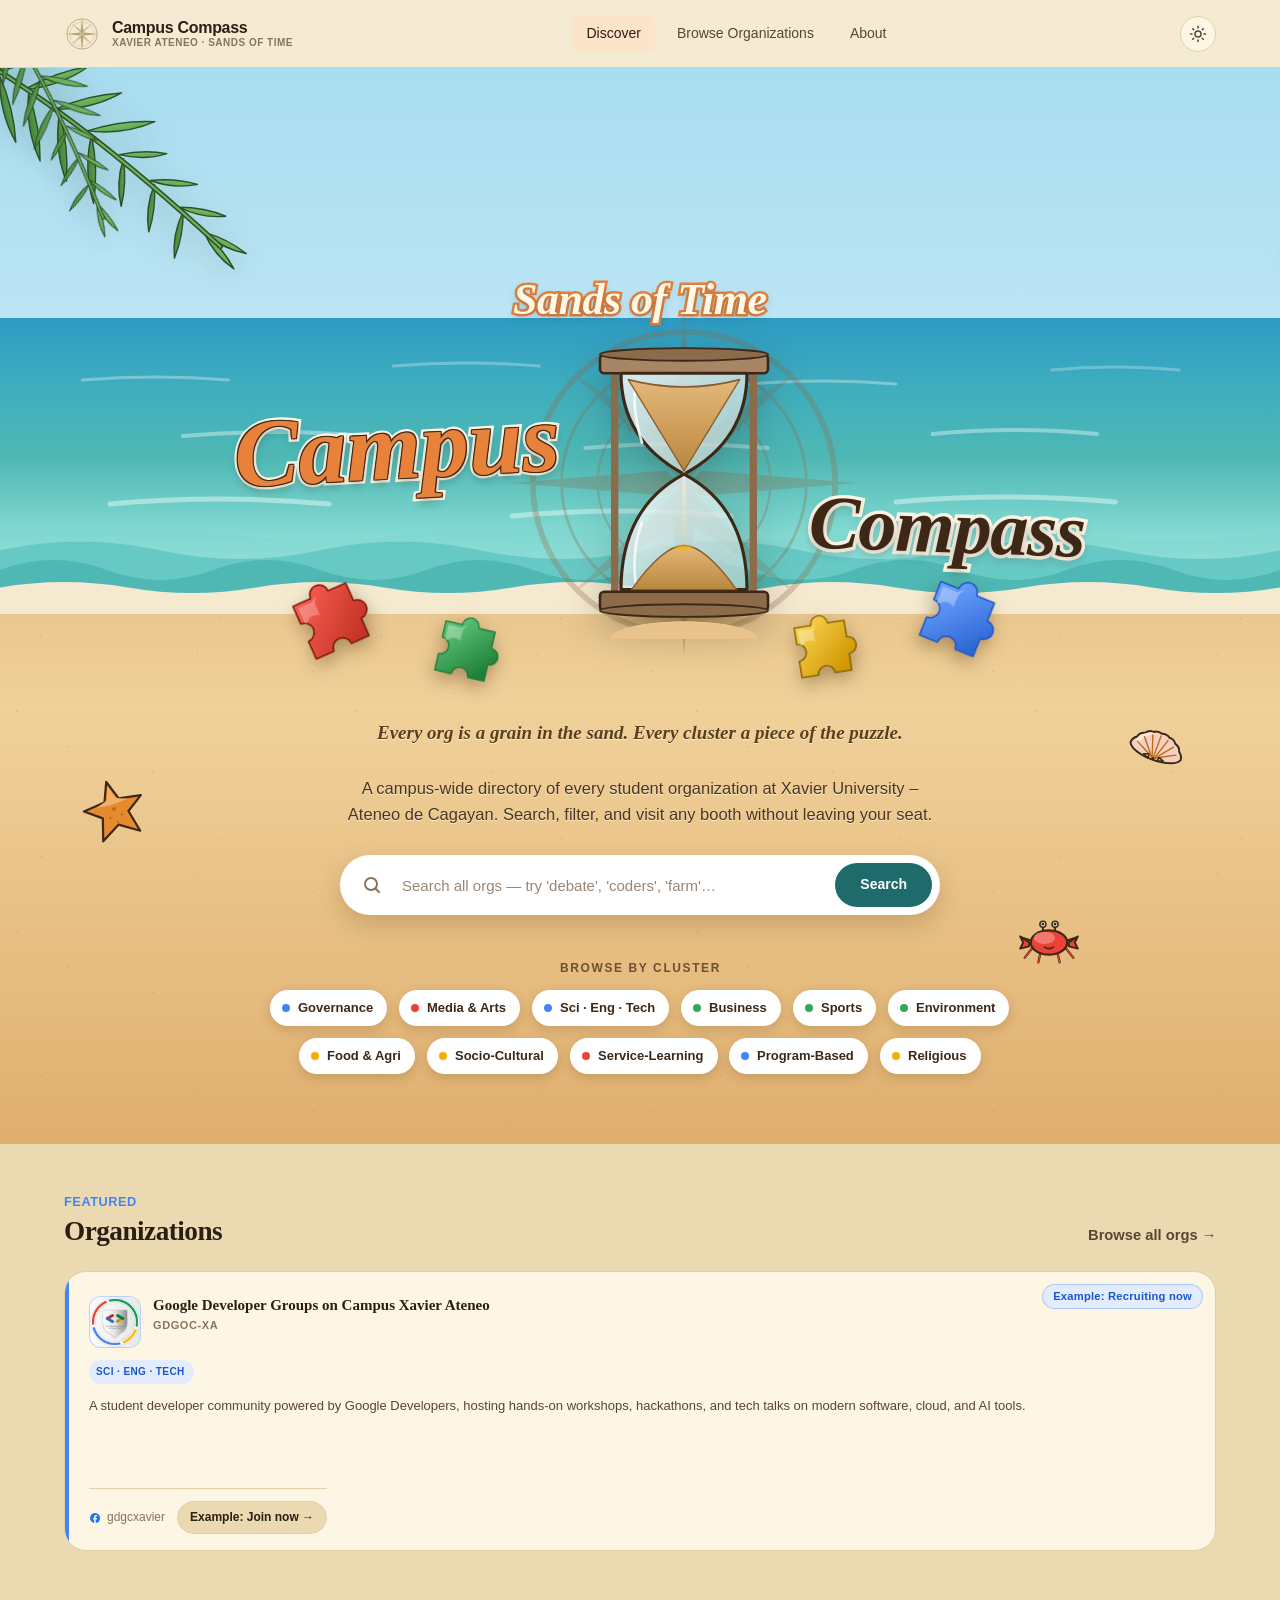
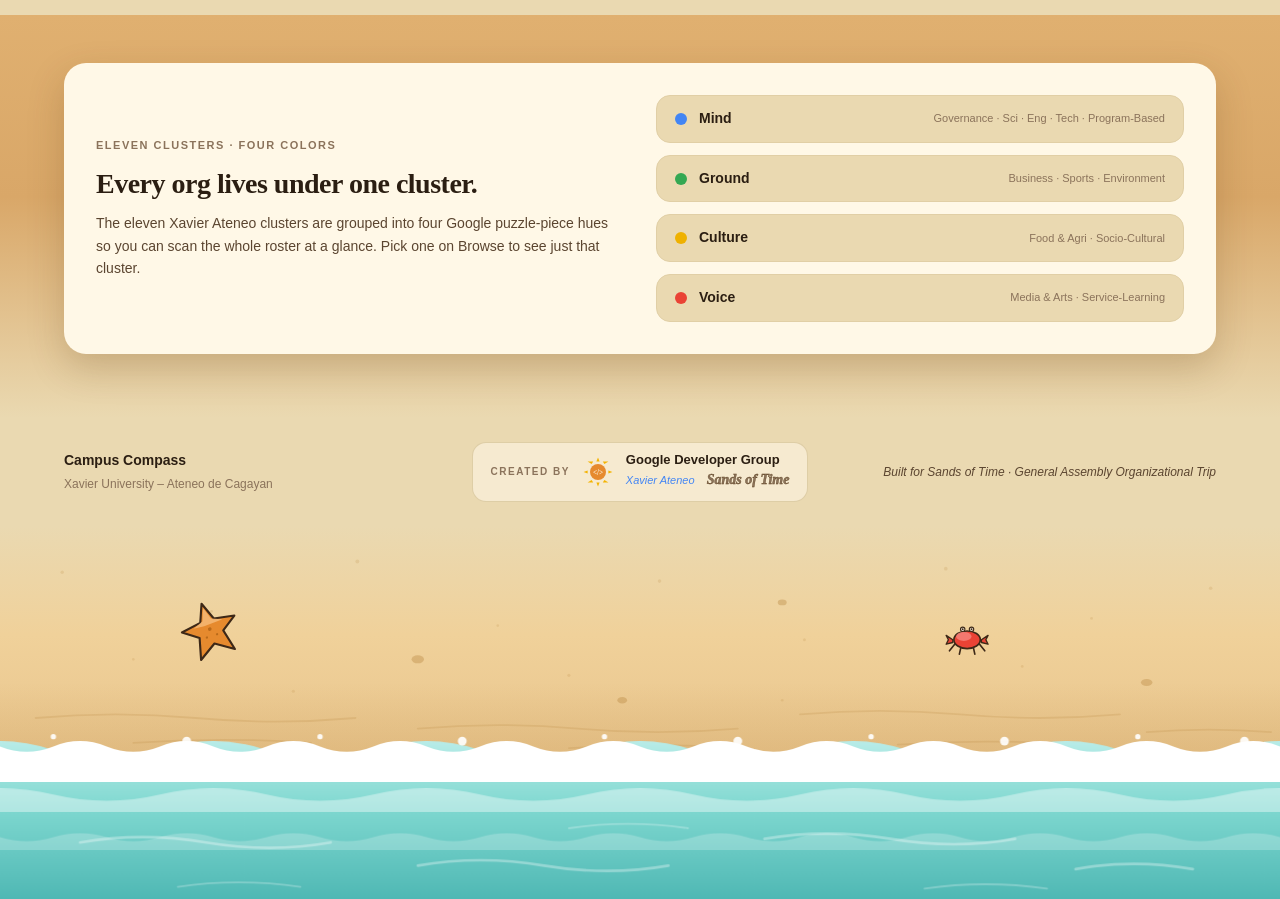
==== commit 84b91dfa: "Update index.html" ====
--- a/docs/index.html
+++ b/docs/index.html
@@ -550,7 +550,7 @@
           </div>
           <p class="about-card__body">
             Campus Compass was made for <strong>All Organizations</strong>, and
-            <strong>Future Events</strong>strong> inside the Campus, by the
+            <strong>Future Events</strong> inside the Campus, by the
             GDG on Campus student developer community at Xavier Ateneo. Contact us for Partnership!
           </p>
           <a class="btn btn--primary" href="https://www.facebook.com/gdgcxavier" target="_blank" rel="noopener noreferrer">
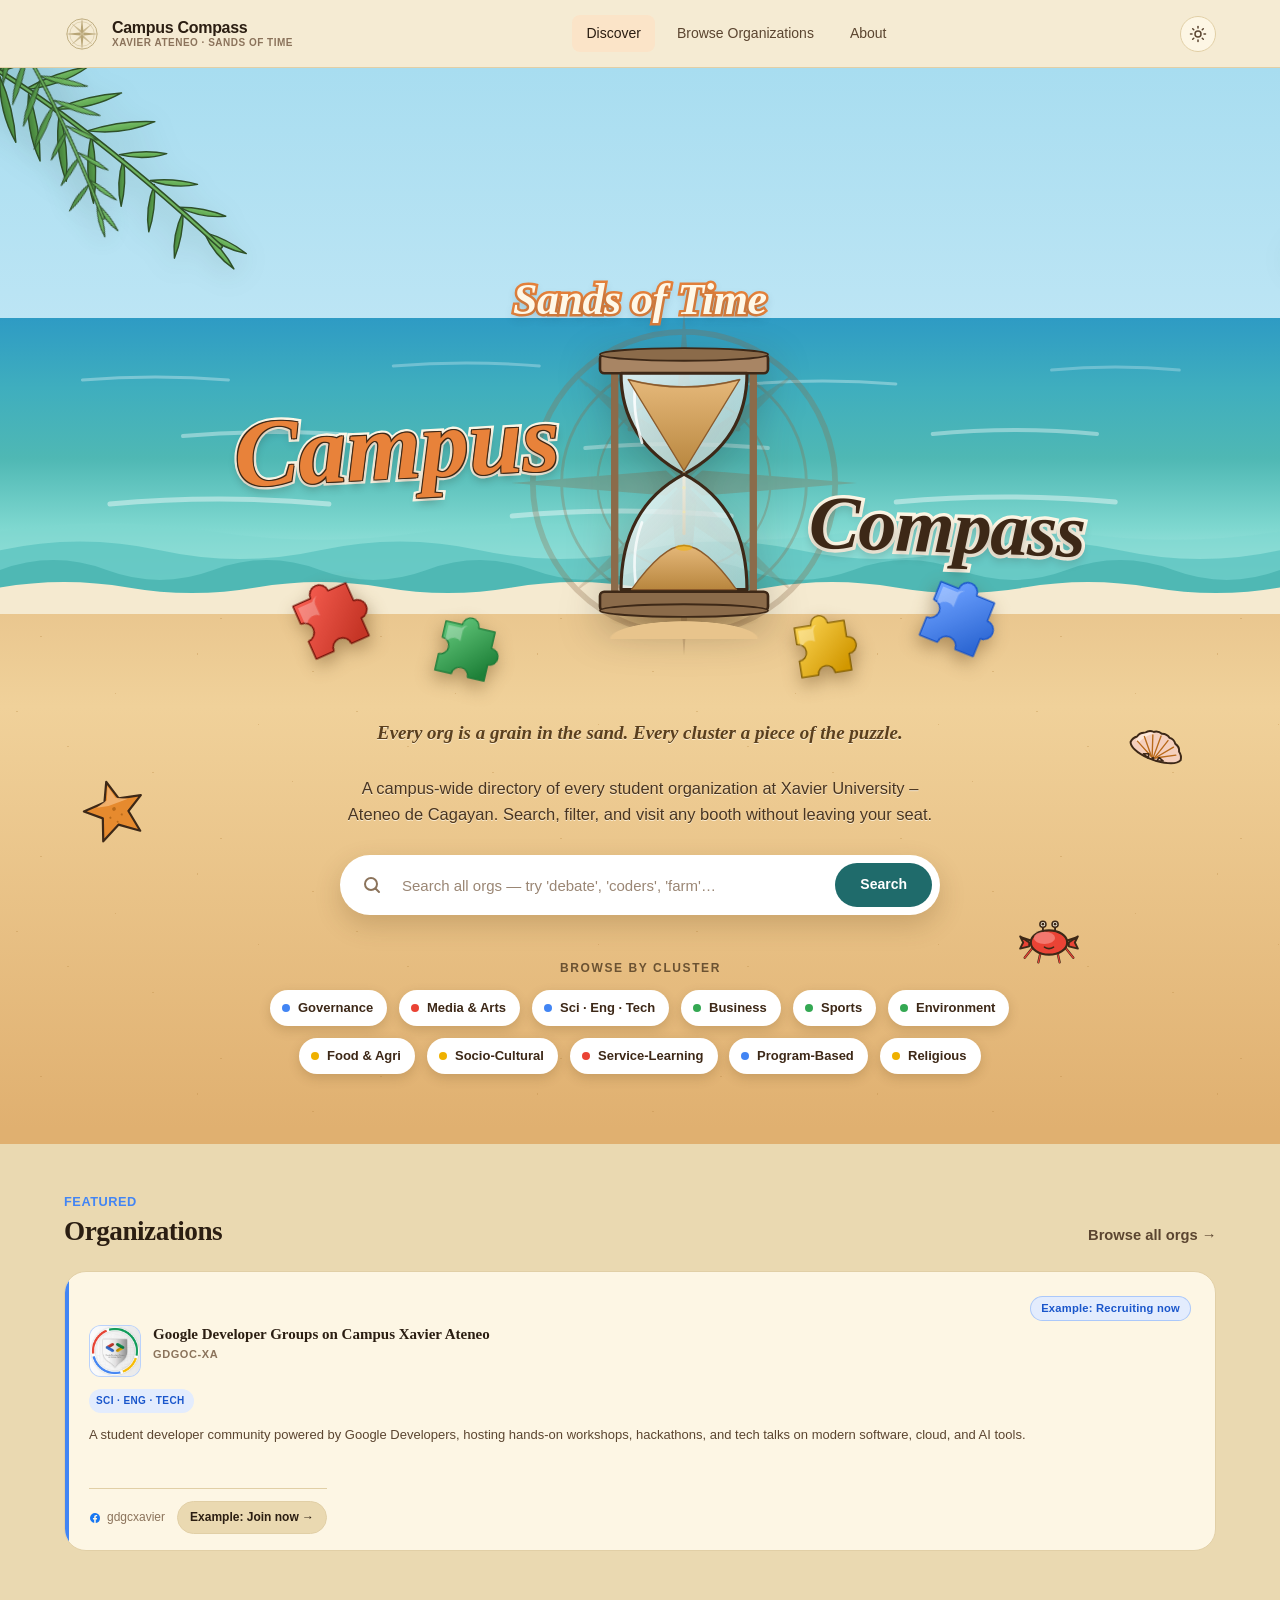
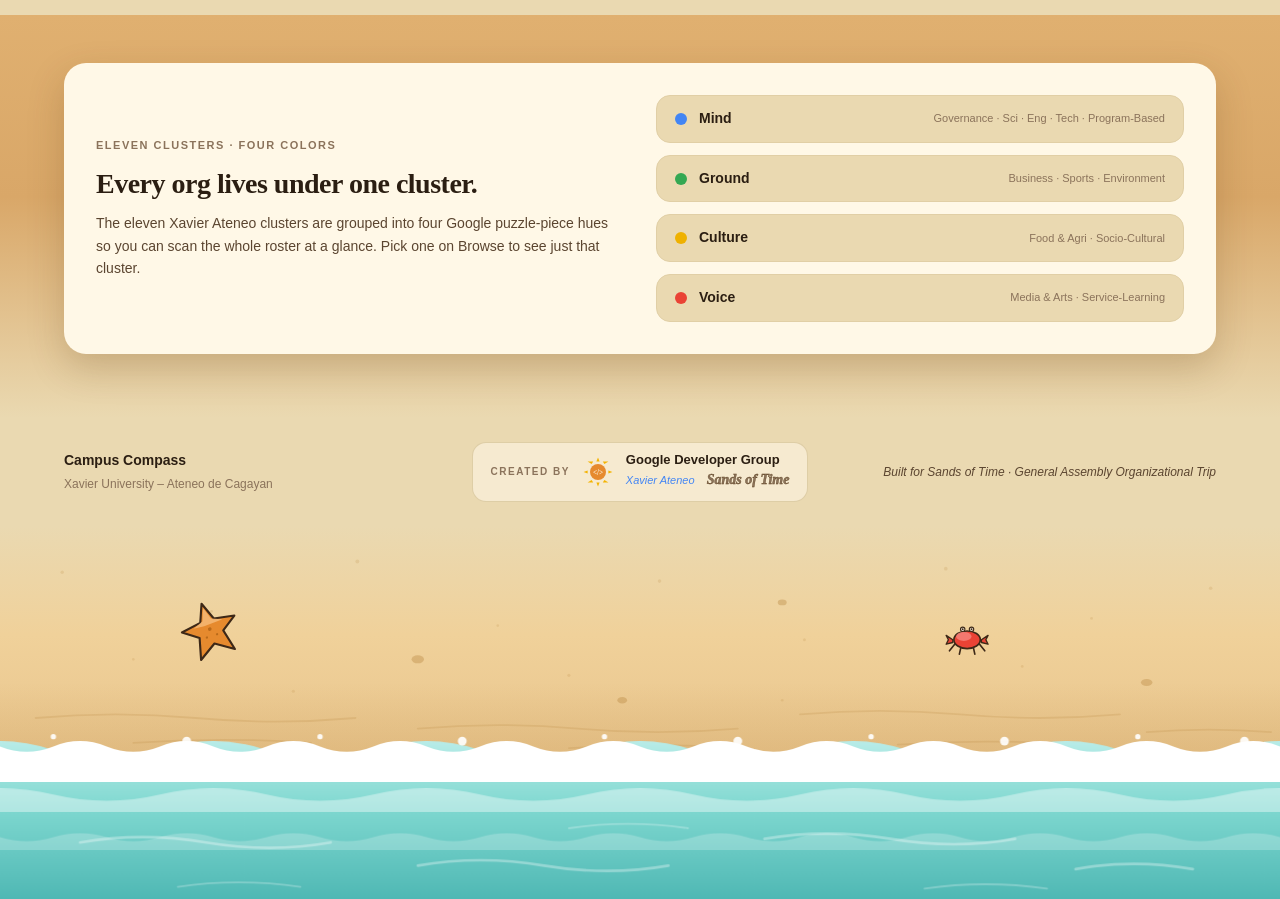
==== commit dc1048dd: "Add six AECO orgs and a start-up status label Adds XABSC and CMMA (Sports and Recreation) and ATTG, " ====
--- a/docs/index.html
+++ b/docs/index.html
@@ -533,7 +533,7 @@
         <article class="about-card">
           <h2 class="about-card__title">What you can do here</h2>
           <ul class="about-list">
-            <li><strong>Browse all 69 organizations</strong> across the eleven Xavier Ateneo clusters, one cluster at a time.</li>
+            <li><strong>Browse all 75 organizations</strong> across the eleven Xavier Ateneo clusters, one cluster at a time.</li>
             <li><strong>Search by interest</strong> &mdash; type <em>coders</em>, <em>farm</em>, <em>music</em> or <em>volunteer</em> and get the orgs that actually match.</li>
             <li><strong>Open any org</strong> for what they do, how to reach them, and their Facebook page.</li>
             <li><strong>GAOT: Find their tent</strong> on the fair map, with the spot lit and a landmark to walk toward.</li>
--- a/docs/src/css/tokens.css
+++ b/docs/src/css/tokens.css
@@ -25,6 +25,15 @@
   --sun:           #E68A2E;
   --sun-deep:      #B96A1A;
   --sun-soft:      #FBE4C8;
+
+  /* ---------- Start-up org status pill ----------
+     Deliberately NOT one of the four cluster hues — a start-up is a
+     status, not a twelfth cluster. Warm like the sun accent, but the
+     ink is darker than --sun-deep so 11px bold clears 4.5:1 on the
+     soft fill (--sun-deep itself only reaches 3.3:1 there). */
+  --startup-soft:  #FBE4C8;
+  --startup-ink:   #8A4A0C;
+  --startup-edge:  #E68A2E;
 
   /* ---------- Category accents ---------- */
   --blue:          #4285F4;   --blue-ink:   #1A56CB;   --blue-soft:   #E3ECFD;
@@ -224,6 +233,11 @@
   --sun-deep:      #E68A2E;
   --sun-soft:      #3A2818;
 
+  /* Start-up pill after dark — lantern-warm ink on deep sand. */
+  --startup-soft:  #3A2818;
+  --startup-ink:   #F4A050;
+  --startup-edge:  #E68A2E;
+
   --blue:          #6BA0FF;   --blue-ink:   #A9C7FF;   --blue-soft:   #1E2A45;
   --red:           #FF6B5F;   --red-ink:    #FFB0A9;   --red-soft:    #3A1D1B;
   --yellow:        #F5C43C;   --yellow-ink: #FBE393;   --yellow-soft: #3A2E10;
--- a/docs/src/css/components/tag.css
+++ b/docs/src/css/components/tag.css
@@ -62,3 +62,20 @@
 .tag--booth::before {
   background: var(--tag-accent-ink, var(--ink));
 }
+
+/* --- Start-up variant — a status pill, not a cluster pill. Its own
+       --startup-* accent instead of one of the four cluster hues, a
+       visible border the cluster pills do not have, and inert: unlike
+       the landing tags it routes nowhere. --- */
+.tag--startup {
+  background: var(--startup-soft);
+  color: var(--startup-ink);
+  border-color: color-mix(in srgb, var(--startup-edge) 45%, transparent);
+  cursor: default;
+}
+.tag--startup::before { background: var(--startup-ink); }
+.tag--startup:hover {
+  background: var(--startup-soft);
+  border-color: color-mix(in srgb, var(--startup-edge) 45%, transparent);
+  transform: none;
+}
--- a/docs/src/css/components/card.css
+++ b/docs/src/css/components/card.css
@@ -27,11 +27,22 @@
   border-color: var(--border-strong);
 }
 
-/* --- Optional corner badge (org's own note, e.g. "Recruiting now") --- */
+/* --- Badges: start-up status and/or the org's own note ("Recruiting
+       now"). They sit top-right but IN FLOW, not absolutely positioned:
+       a floated badge printed itself over the first line of any card
+       title long enough to reach the corner, and both the badge text
+       and the org names are variable-width, so no fixed inset could be
+       trusted. In flow they reserve their own row and wrap when two of
+       them (start-up + featured) do not fit side by side. --- */
+.card__badges {
+  display: flex;
+  flex-wrap: wrap;
+  justify-content: flex-end;
+  align-self: stretch;
+  gap: var(--space-1);
+  margin-bottom: calc(var(--space-2) * -1);
+}
 .card__badge {
-  position: absolute;
-  top: var(--space-3);
-  right: var(--space-3);
   padding: 3px 10px;
   border-radius: 999px;
   font-size: 0.7rem;
@@ -41,6 +52,14 @@
   background: var(--card-accent-soft, var(--surface));
   border: 1px solid color-mix(in srgb, var(--card-accent, var(--border)) 35%, transparent);
   white-space: nowrap;
+}
+/* Start-up status is not a cluster, so it takes the --startup-* accent
+   rather than the card's category colour, and keeps a visible border the
+   cluster tags do not have — it never reads as a twelfth cluster. */
+.card__badge--startup {
+  color: var(--startup-ink);
+  background: var(--startup-soft);
+  border-color: color-mix(in srgb, var(--startup-edge) 45%, transparent);
 }
 
 /* --- Category-colored left rail (accent) --- */
--- a/docs/src/css/components/facebook-card.css
+++ b/docs/src/css/components/facebook-card.css
@@ -91,7 +91,15 @@
   font-size: 12px;
   flex: 0 0 auto;
 }
-.fb-card__link-arrow { margin-left: auto; color: var(--muted); }
+/* Pages with no vanity handle print their full address here, which can be
+   longer than the card — truncate rather than push the arrow off the edge. */
+.fb-card__link-text {
+  min-width: 0;
+  overflow: hidden;
+  text-overflow: ellipsis;
+  white-space: nowrap;
+}
+.fb-card__link-arrow { margin-left: auto; padding-left: var(--space-2); color: var(--muted); }
 
 /* Pending — grayed out when FB API hasn't populated */
 .fb-card__emblem img {
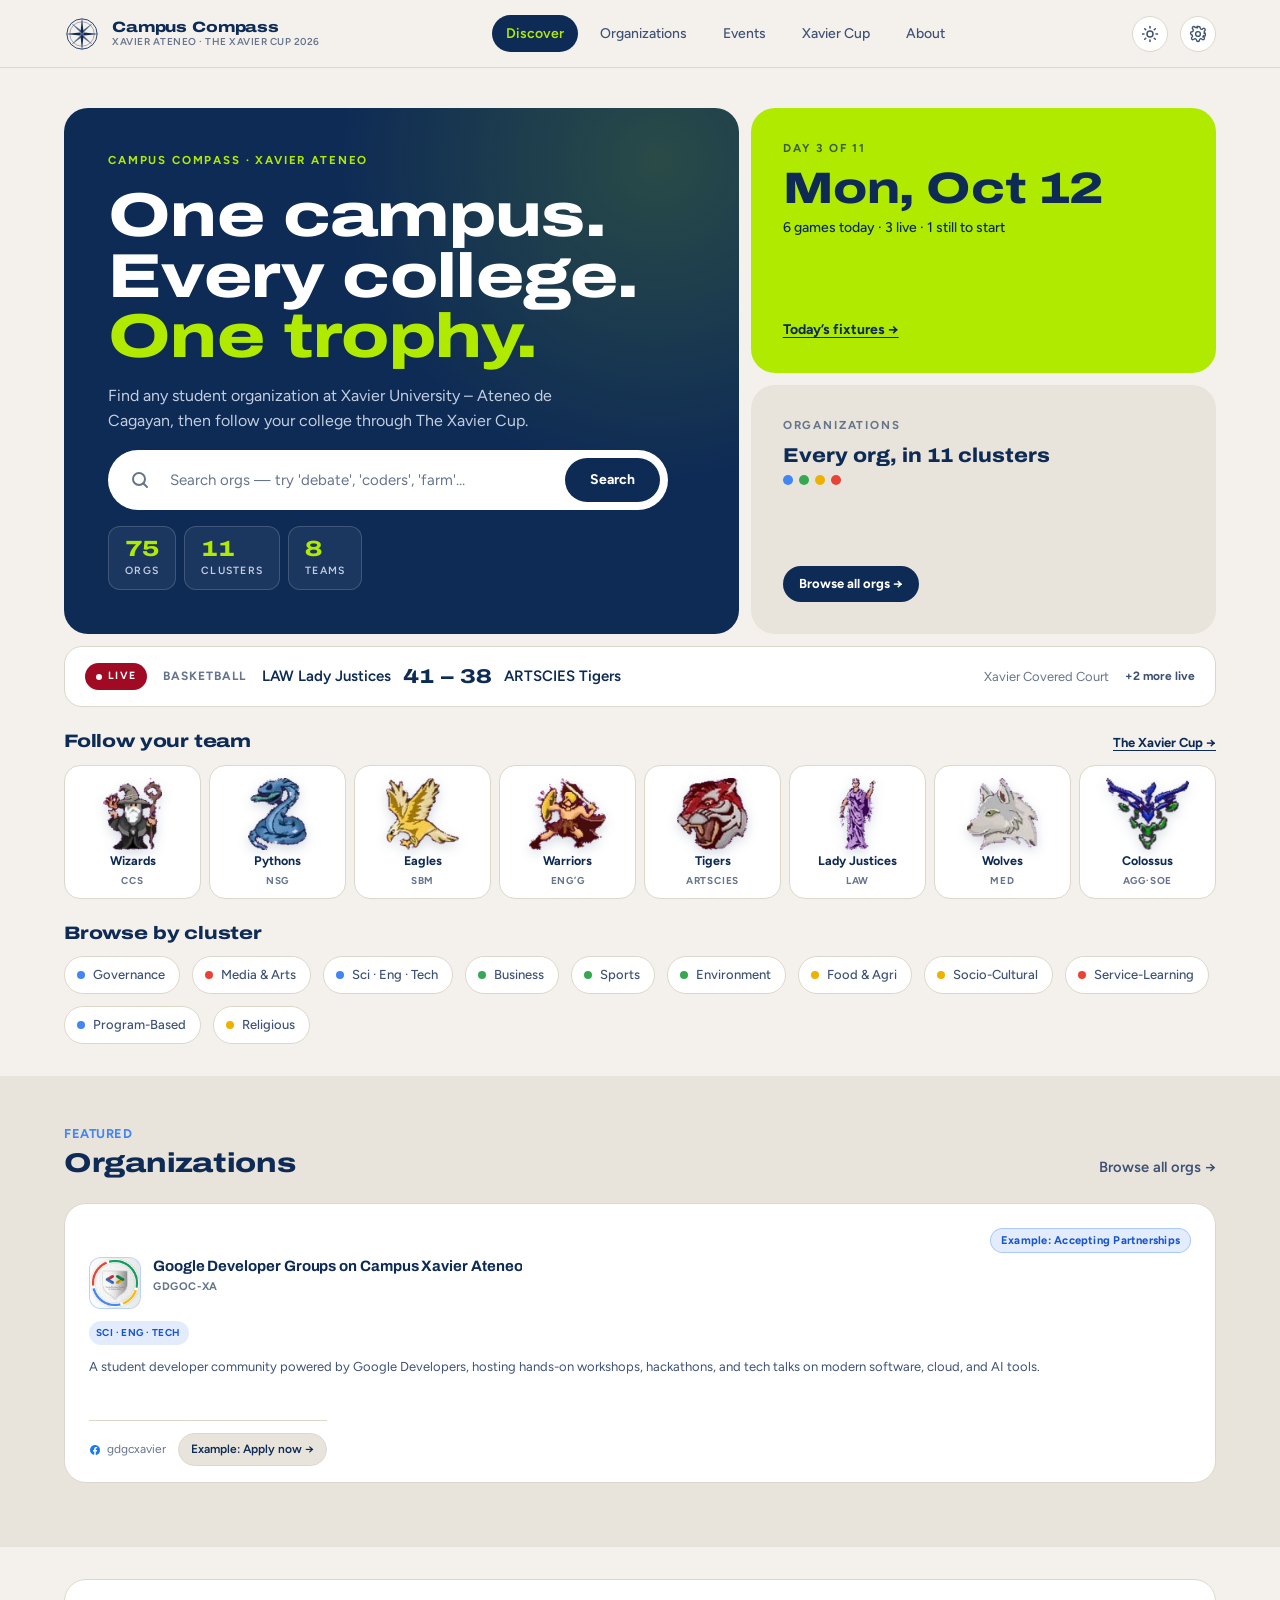
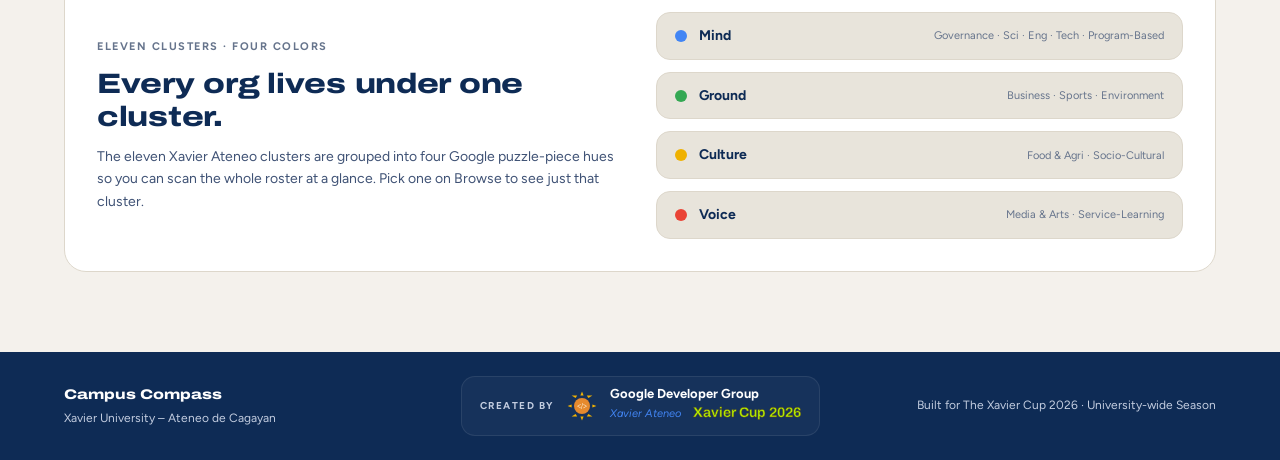
==== commit 02241850: "Import the Xavier Cup theme from Campus-Compass-TxC.zip Brings in the TXC redesign as supplied: the " ====
--- a/docs/index.html
+++ b/docs/index.html
@@ -1,11 +1,18 @@
 <!DOCTYPE html>
-<html lang="en" data-theme="light">
+<html lang="en" data-theme="light" data-skin="txc" data-motion="full">
 <head>
   <meta charset="UTF-8"/>
   <meta name="viewport" content="width=device-width, initial-scale=1.0"/>
   <meta name="description" content="Campus Compass — a directory of every student organization at Xavier University – Ateneo de Cagayan."/>
   <title>Campus Compass · Xavier Ateneo</title>
   <link rel="icon" type="image/svg+xml" href="assets/illustrations/compass-rose.svg"/>
+
+  <!-- Xavier Cup 2026 design: Archivo (display, set expanded) and
+       Figtree (reading). The only external request the site makes;
+       every font token keeps the old system stack behind it. -->
+  <link rel="preconnect" href="https://fonts.googleapis.com"/>
+  <link rel="preconnect" href="https://fonts.gstatic.com" crossorigin/>
+  <link rel="stylesheet" href="https://fonts.googleapis.com/css2?family=Archivo:wdth,wght@62..125,500..900&amp;family=Figtree:wght@400;500;600;700&amp;display=swap"/>
 
   <!-- CSS load order:
        tokens → base → layout → components/* → screens/* → animations
@@ -32,14 +39,54 @@
   <link rel="stylesheet" href="src/css/components/hero-scene.css"/>
   <link rel="stylesheet" href="src/css/components/hero-lockup.css"/>
   <link rel="stylesheet" href="src/css/components/ocean-waves.css"/>
+  <link rel="stylesheet" href="src/css/components/status.css"/>
+  <link rel="stylesheet" href="src/css/components/detail.css"/>
+  <link rel="stylesheet" href="src/css/components/cup-map.css"/>
+  <link rel="stylesheet" href="src/css/components/settings.css"/>
+  <link rel="stylesheet" href="src/css/components/bento-hero.css"/>
+  <link rel="stylesheet" href="src/css/components/team-strip.css"/>
+  <link rel="stylesheet" href="src/css/components/match-card.css"/>
+  <link rel="stylesheet" href="src/css/components/cup-calendar.css"/>
 
   <link rel="stylesheet" href="src/css/screens/landing.css"/>
   <link rel="stylesheet" href="src/css/components/featured.css"/>
   <link rel="stylesheet" href="src/css/screens/browse.css"/>
   <link rel="stylesheet" href="src/css/screens/booth.css"/>
   <link rel="stylesheet" href="src/css/screens/about.css"/>
+  <link rel="stylesheet" href="src/css/screens/events.css"/>
+  <link rel="stylesheet" href="src/css/screens/cup.css"/>
+
+  <!-- Skin layer LAST of the design files: it overrides the beach
+       scene with the World Cup one, so it has to win. -->
+  <link rel="stylesheet" href="src/css/skins.css"/>
 
   <link rel="stylesheet" href="src/css/animations.css"/>
+
+  <!-- Phone pass: media-query rules only, loaded last so it can adjust
+       every screen without editing the files above. -->
+  <link rel="stylesheet" href="src/css/mobile.css"/>
+
+  <!-- Saved appearance, applied before the first paint.
+       appearance.js owns these three values; this tiny copy exists
+       only so the page never flashes the wrong design for a frame.
+       Keep the storage keys in sync with src/js/appearance.js. -->
+  <script>
+    (function () {
+      try {
+        var d = document.documentElement;
+        var theme = localStorage.getItem('campus-compass:theme');
+        var skin = localStorage.getItem('campus-compass:skin');
+        var motion = localStorage.getItem('campus-compass:motion');
+        d.setAttribute('data-theme',
+          theme === 'dark' || theme === 'light'
+            ? theme
+            : (matchMedia('(prefers-color-scheme: dark)').matches ? 'dark' : 'light'));
+        if (skin === 'txc' || skin === 'worldcup' || skin === 'sands') d.setAttribute('data-skin', skin);
+        if (motion === 'full' || motion === 'reduced') d.setAttribute('data-motion', motion);
+        else if (matchMedia('(prefers-reduced-motion: reduce)').matches) d.setAttribute('data-motion', 'reduced');
+      } catch (e) { /* private mode — defaults in the markup stand */ }
+    })();
+  </script>
 </head>
 
 <body>
@@ -76,18 +123,30 @@
         </span>
         <span class="brand__text">
           <span class="brand__name">Campus Compass</span>
-          <span class="brand__sub">Xavier Ateneo · Sands of Time</span>
+          <!-- data-season: the wording comes from data/site.js → season,
+               so it changes with the design skin. -->
+          <span class="brand__sub" data-season="brandSub">Xavier Ateneo · The Xavier Cup</span>
         </span>
       </a>
 
+      <!-- Labels for the two configurable tabs are stamped from
+           data/site.js by router.js; the text here is the fallback. -->
       <nav class="nav-links" aria-label="Main">
         <button class="nav-links__item" data-nav="landing" data-nav-item="landing">Discover</button>
-        <button class="nav-links__item" data-nav="browse"  data-nav-item="browse">Browse Organizations</button>
+        <button class="nav-links__item" data-nav="browse"  data-nav-item="browse">Organizations</button>
+        <button class="nav-links__item" data-nav="events"  data-nav-item="events">Events</button>
+        <button class="nav-links__item" data-nav="cup"     data-nav-item="cup">Xavier Cup</button>
         <button class="nav-links__item" data-nav="about"   data-nav-item="about">About</button>
       </nav>
 
       <div class="nav-actions">
         <button class="theme-toggle" data-theme-toggle aria-label="Toggle theme"></button>
+        <button class="theme-toggle settings-btn" data-open-settings aria-label="Open settings" hidden>
+          <svg viewBox="0 0 24 24" fill="none" stroke="currentColor" stroke-width="1.8" stroke-linecap="round" stroke-linejoin="round" aria-hidden="true">
+            <circle cx="12" cy="12" r="3.2"/>
+            <path d="M19.4 14a1.7 1.7 0 0 0 .3 1.9l.1.1a2 2 0 1 1-2.8 2.8l-.1-.1a1.7 1.7 0 0 0-1.9-.3 1.7 1.7 0 0 0-1 1.5V20a2 2 0 1 1-4 0v-.1a1.7 1.7 0 0 0-1.1-1.5 1.7 1.7 0 0 0-1.9.3l-.1.1a2 2 0 1 1-2.8-2.8l.1-.1a1.7 1.7 0 0 0 .3-1.9 1.7 1.7 0 0 0-1.5-1H4a2 2 0 1 1 0-4h.1A1.7 1.7 0 0 0 5.6 7.6a1.7 1.7 0 0 0-.3-1.9l-.1-.1a2 2 0 1 1 2.8-2.8l.1.1a1.7 1.7 0 0 0 1.9.3H10a1.7 1.7 0 0 0 1-1.5V4a2 2 0 1 1 4 0v.1a1.7 1.7 0 0 0 1 1.5 1.7 1.7 0 0 0 1.9-.3l.1-.1a2 2 0 1 1 2.8 2.8l-.1.1a1.7 1.7 0 0 0-.3 1.9V10a1.7 1.7 0 0 0 1.5 1H20a2 2 0 1 1 0 4h-.1a1.7 1.7 0 0 0-1.5 1z"/>
+          </svg>
+        </button>
       </div>
 
       <button class="nav-toggle" aria-label="Menu">
@@ -114,11 +173,16 @@
     <nav class="nav-sheet__links" aria-label="Mobile">
       <button class="nav-sheet__item" data-nav="landing" data-nav-item="landing">Discover</button>
       <button class="nav-sheet__item" data-nav="browse"  data-nav-item="browse">Browse Organizations</button>
+      <button class="nav-sheet__item" data-nav="events"  data-nav-item="events">Events</button>
+      <button class="nav-sheet__item" data-nav="cup"     data-nav-item="cup">The Xavier Cup</button>
       <button class="nav-sheet__item" data-nav="about"   data-nav-item="about">About</button>
     </nav>
     <div class="nav-sheet__foot">
       <span class="nav-sheet__label">Appearance</span>
-      <button class="theme-toggle" data-theme-toggle aria-label="Toggle theme"></button>
+      <div class="nav-sheet__actions">
+        <button class="theme-toggle" data-theme-toggle aria-label="Toggle theme"></button>
+        <button class="btn btn--ghost btn--sm" data-open-settings hidden>Settings</button>
+      </div>
     </div>
   </div>
 
@@ -126,6 +190,68 @@
        LANDING — bright cel-shaded beach hero, "Sands of Time"
        ============================================================ -->
   <main id="screen-landing" class="screen screen--landing" data-screen="landing">
+
+    <!-- ============================================================
+         XAVIER CUP 2026 TILES — painted only when data-skin="txc".
+         Static copy lives here; the counts, the season tile, the
+         live strip and the team picker are filled by
+         components/bento-hero.js.
+         ============================================================ -->
+    <section class="bento-hero" data-bento-hero aria-labelledby="bento-title">
+      <div class="wrap">
+        <div class="bento">
+          <div class="bento__tile bento__lead">
+            <p class="bento__eyebrow">Campus Compass · Xavier Ateneo</p>
+            <h1 class="bento__title" id="bento-title">One campus.<br/>Every college.<br/><em>One trophy.</em></h1>
+            <p class="bento__lede">Find any student organization at Xavier University – Ateneo de Cagayan, then follow your college through The Xavier Cup.</p>
+
+            <form class="search-shell hero-search bento__search" data-hero-search onsubmit="return false;" role="search">
+              <svg class="search-shell__icon" viewBox="0 0 20 20" fill="none" stroke="currentColor" stroke-width="2" stroke-linecap="round" stroke-linejoin="round" aria-hidden="true">
+                <circle cx="9" cy="9" r="6"/><line x1="17" y1="17" x2="13.5" y2="13.5"/>
+              </svg>
+              <input class="search-shell__input" type="search" id="bento-search"
+                     placeholder="Search orgs — try 'debate', 'coders', 'farm'…"
+                     aria-label="Search organizations"/>
+              <button class="btn hero-search__submit search-shell__submit" type="submit">Search</button>
+            </form>
+
+            <div class="bento__stats">
+              <span><b data-bento-count="orgs">75</b>Orgs</span>
+              <span><b data-bento-count="clusters">11</b>Clusters</span>
+              <span><b data-bento-count="teams">8</b>Teams</span>
+            </div>
+          </div>
+
+          <div class="bento__tile bento__season" data-bento-season aria-live="polite"></div>
+
+          <a class="bento__tile bento__orgs" href="?screen=browse" data-nav="browse">
+            <span class="bento__eyebrow">Organizations</span>
+            <span class="bento__orgs-line">Every org, in <span data-bento-count="clusters">11</span> clusters</span>
+            <span class="bento__dots" aria-hidden="true">
+              <i style="--dot: var(--blue);"></i><i style="--dot: var(--green);"></i><i style="--dot: var(--yellow);"></i><i style="--dot: var(--red);"></i>
+            </span>
+            <span class="bento__orgs-cta">Browse all orgs →</span>
+          </a>
+
+          <div class="bento__live" data-bento-live hidden></div>
+
+          <div class="bento__teams">
+            <div class="bento__row-head">
+              <h2 class="bento__row-title">Follow your team</h2>
+              <a class="bento__row-link" href="?screen=cup" data-nav="cup">The Xavier Cup →</a>
+            </div>
+            <div data-bento-teams aria-label="Pick the team you follow"></div>
+          </div>
+
+          <div class="bento__clusters">
+            <div class="bento__row-head">
+              <h2 class="bento__row-title">Browse by cluster</h2>
+            </div>
+            <div class="tag-cloud bento__tags" data-tag-cloud></div>
+          </div>
+        </div>
+      </div>
+    </section>
 
     <!-- ==== HERO SCENE — layered beach backdrop ====
          Bands top→bottom: sky · sea · surf · sand.
@@ -306,10 +432,68 @@
       <img class="palm-frond palm-frond--right-2" src="assets/illustrations/palm-frond.svg" alt=""/>
     </div>
 
+    <!-- ============================================================
+         WORLD CUP SCENE — the other design, painted only when
+         data-skin="worldcup". It is a sibling of .hero-scene rather
+         than a rewrite of it, so the Sands of Time beach survives
+         intact and Settings can switch between the two.
+
+         Same three bands as the beach, same offsets, so the lockup
+         still lands on --shore:
+           SKY  →  STANDS (at --horizon)  →  PITCH (at --shore)
+         ============================================================ -->
+    <div class="cup-scene" aria-hidden="true">
+      <div class="cup-scene__sky"></div>
+
+      <!-- Floodlight towers, standing behind the stands -->
+      <span class="floodlight floodlight--left">
+        <span class="floodlight__head"></span>
+        <span class="floodlight__glow"></span>
+      </span>
+      <span class="floodlight floodlight--right">
+        <span class="floodlight__head"></span>
+        <span class="floodlight__glow"></span>
+      </span>
+
+      <!-- Terraces: three tiers of crowd, darkest at the back -->
+      <div class="cup-scene__stands">
+        <span class="stand-tier stand-tier--back"></span>
+        <span class="stand-tier stand-tier--mid"></span>
+        <span class="stand-tier stand-tier--front"></span>
+      </div>
+
+      <!-- Pitch-side hoardings, the band between crowd and grass -->
+      <div class="cup-scene__hoarding"></div>
+
+      <!-- The pitch. Mow stripes are a repeating gradient; the
+           markings are one SVG with non-scaling strokes, so the
+           lines stay the same weight at every viewport width. -->
+      <div class="cup-scene__pitch">
+        <svg class="pitch-lines" viewBox="0 0 1200 420" preserveAspectRatio="none">
+          <g fill="none" stroke="var(--cup-line)" stroke-width="3" vector-effect="non-scaling-stroke">
+            <line x1="0" y1="26" x2="1200" y2="26"/>
+            <ellipse cx="600" cy="26" rx="150" ry="52"/>
+            <circle cx="600" cy="26" r="4" fill="var(--cup-line)"/>
+            <rect x="380" y="330" width="440" height="120"/>
+            <rect x="500" y="392" width="200" height="60"/>
+            <path d="M 470 330 Q 600 404 730 330"/>
+          </g>
+        </svg>
+      </div>
+
+      <!-- Bunting in the corners, where the palms hang on the beach -->
+      <img class="pennant-string pennant-string--left"  src="assets/illustrations/pennants.svg" alt=""/>
+      <img class="pennant-string pennant-string--right" src="assets/illustrations/pennants.svg" alt=""/>
+
+      <!-- A ball on the grass, where the starfish sits on the sand -->
+      <img class="cup-accent cup-accent--ball" src="assets/illustrations/cup-ball.svg" alt=""/>
+      <img class="cup-accent cup-accent--ball2" src="assets/illustrations/cup-ball.svg" alt=""/>
+    </div>
+
     <!-- ==== HERO CONTENT (overlaid on the scene) ==== -->
     <div class="hero-content">
       <div class="wrap">
-        <h2 class="hero-tagline reveal" style="--reveal-delay: 0ms;">Sands of Time</h2>
+        <h2 class="hero-tagline reveal" data-season="heroTagline" style="--reveal-delay: 0ms;">The Xavier Cup</h2>
 
         <!-- Unified "Campus [hourglass] Compass" lockup.
              The hourglass stands on the shore line; the four
@@ -362,7 +546,11 @@
                 <circle cx="50" cy="50" r="2.4" fill="currentColor"/>
               </svg>
             </span>
-            <img class="lockup__hourglass" src="assets/illustrations/hero-hourglass.svg" alt="Hourglass"/>
+            <!-- Two centrepieces, one per design. The skin layer shows
+                 exactly one; both are sized by the same rules so the
+                 lockup geometry never moves. -->
+            <img class="lockup__hourglass lockup__piece lockup__piece--sands" src="assets/illustrations/hero-hourglass.svg" alt="Hourglass"/>
+            <img class="lockup__hourglass lockup__piece lockup__piece--worldcup" src="assets/illustrations/hero-trophy.svg" alt="Trophy"/>
             <span class="lockup__hourglass-shadow" aria-hidden="true"></span>
             <span class="lockup__sand-mound" aria-hidden="true"></span>
           </span>
@@ -376,8 +564,8 @@
           <img class="hero-puzzle hero-puzzle--blue"   src="assets/illustrations/primitives/puzzle-blue.svg"   alt="" aria-hidden="true"/>
         </div>
 
-        <p class="hero-anchor reveal" style="--reveal-delay: 170ms;">
-          Every org is a grain in the sand. Every cluster a piece of the puzzle.
+        <p class="hero-anchor reveal" data-season="heroAnchor" style="--reveal-delay: 170ms;">
+          Every org is a team. Every cluster a side of the draw.
         </p>
 
         <p class="hero-sub reveal" style="--reveal-delay: 210ms;">
@@ -512,6 +700,273 @@
   </main>
 
   <!-- ============================================================
+       EVENTS — every campus event, ordered by date.
+       Content comes from src/js/data/events.js; this is only the
+       skeleton that screens/events.js fills.
+       ============================================================ -->
+  <main id="screen-events" class="screen screen--events" hidden data-screen="events">
+    <div class="ground-wash" aria-hidden="true"></div>
+
+    <div class="wrap">
+      <section class="events-head">
+        <nav class="browse-crumb" aria-label="Breadcrumb">
+          <a href="./" data-nav="landing">Discover</a>
+          <span class="browse-crumb__sep">/</span>
+          <span>Events</span>
+        </nav>
+
+        <p class="events-head__kicker" data-events-kicker>What&rsquo;s on</p>
+        <div class="explore-head">
+          <h1 class="browse-title" data-events-title>Campus Events</h1>
+          <span class="browse-count" data-events-count>&mdash;</span>
+        </div>
+        <p class="events-head__lede" data-events-lede></p>
+
+        <div class="browse-search" data-events-search-section>
+          <form class="search-shell search-shell--compact" data-events-search onsubmit="return false;">
+            <svg class="search-shell__icon" viewBox="0 0 20 20" fill="none" stroke="currentColor" stroke-width="2" stroke-linecap="round" stroke-linejoin="round" aria-hidden="true">
+              <circle cx="9" cy="9" r="6"/><line x1="17" y1="17" x2="13.5" y2="13.5"/>
+            </svg>
+            <input class="search-shell__input" type="search"
+                   placeholder="Search events &mdash; try 'orientation', 'workshop', 'gym'&hellip;"
+                   aria-label="Search events"/>
+            <button class="btn btn--primary search-shell__submit" type="submit">Search</button>
+          </form>
+        </div>
+
+        <div class="filter-toolbar">
+          <span class="filter-toolbar__help">
+            <svg class="filter-toolbar__help-icon" viewBox="0 0 16 16" fill="none" stroke="currentColor" stroke-width="1.5" stroke-linecap="round" aria-hidden="true">
+              <circle cx="8" cy="8" r="6.4"/><polyline points="8,4.4 8,8 10.4,9.6"/>
+            </svg>
+            Sorted by date &mdash; what is on now, then what is coming.
+          </span>
+          <button class="btn btn--ghost btn--sm clear-filters" data-events-clear type="button">
+            <svg width="12" height="12" viewBox="0 0 12 12" fill="none" stroke="currentColor" stroke-width="2" stroke-linecap="round" aria-hidden="true">
+              <line x1="1" y1="1" x2="11" y2="11"/><line x1="11" y1="1" x2="1" y2="11"/>
+            </svg>
+            Clear filters
+          </button>
+        </div>
+
+        <div class="chip-row events-chips" data-events-chips></div>
+      </section>
+
+      <section class="events-featured" data-events-featured-section hidden>
+        <p class="browse-featured__kicker" data-events-featured-kicker>Featured</p>
+        <h2 class="browse-featured__title" data-events-featured-title>Don&rsquo;t miss these</h2>
+        <div class="card-grid events-featured__grid" data-events-featured-grid></div>
+      </section>
+
+      <p class="browse-section-label" data-events-section-label hidden>All events</p>
+
+      <section class="card-grid events-grid" data-events-grid></section>
+    </div>
+  </main>
+
+  <!-- ============================================================
+       THE XAVIER CUP — the university-wide season.
+       Content comes from src/js/data/xavier-cup.js; screens/cup.js
+       fills every [data-cup-*] slot below.
+
+       Four views under one sticky tab bar, as in the TXC proposal:
+         Map · Fixtures · Calendar · News & Updates
+       Exactly one view is shown; the choice is kept in ?tab=… so a
+       view can be linked to and survives a reload.
+       ============================================================ -->
+  <main id="screen-cup" class="screen screen--cup" hidden data-screen="cup">
+
+    <!-- STICKY TAB BAR — sits under the site nav while you scroll. -->
+    <div class="cup-tabs" data-cup-tabs>
+      <div class="wrap cup-tabs__wrap">
+        <div class="cup-tabs__nav" role="tablist" aria-label="The Xavier Cup">
+          <span class="cup-tabs__pill" data-cup-tab-pill aria-hidden="true"></span>
+          <button class="cup-tabs__tab" type="button" role="tab" id="cup-tab-map"
+                  data-cup-tab="map" aria-controls="cup-view-map" aria-selected="true">Map</button>
+          <button class="cup-tabs__tab" type="button" role="tab" id="cup-tab-fixtures"
+                  data-cup-tab="fixtures" aria-controls="cup-view-fixtures" aria-selected="false" tabindex="-1">
+            Fixtures<span class="cup-tabs__live" data-cup-tab-live hidden aria-label="games live now"></span>
+          </button>
+          <button class="cup-tabs__tab" type="button" role="tab" id="cup-tab-calendar"
+                  data-cup-tab="calendar" aria-controls="cup-view-calendar" aria-selected="false" tabindex="-1">Calendar</button>
+          <button class="cup-tabs__tab" type="button" role="tab" id="cup-tab-news"
+                  data-cup-tab="news" aria-controls="cup-view-news" aria-selected="false" tabindex="-1">
+            News<span class="cup-tabs__long">&amp; Updates</span>
+          </button>
+        </div>
+      </div>
+    </div>
+
+    <!-- ==================== MAP ==================== -->
+    <div class="cup-view" id="cup-view-map" role="tabpanel" aria-labelledby="cup-tab-map" data-cup-view="map">
+
+      <!-- Banner. Loud in every design, which is the point of a
+           season tab. -->
+      <section class="cup-hero" data-cup-hero>
+        <div class="cup-hero__scene" aria-hidden="true">
+          <span class="cup-hero__stripes"></span>
+          <svg class="cup-hero__lines" viewBox="0 0 1200 260" preserveAspectRatio="none">
+            <g fill="none" stroke="var(--cup-line)" stroke-width="2.5" vector-effect="non-scaling-stroke" opacity="0.7">
+              <ellipse cx="600" cy="258" rx="190" ry="66"/>
+              <line x1="0" y1="258" x2="1200" y2="258"/>
+              <rect x="60" y="150" width="200" height="140"/>
+              <rect x="940" y="150" width="200" height="140"/>
+            </g>
+          </svg>
+        </div>
+
+        <div class="wrap cup-hero__wrap">
+          <!-- .cup-hero__tile is display:contents in the older designs,
+               so their layout is unchanged; the Xavier Cup 2026 design
+               turns it into the navy tile. -->
+          <div class="cup-hero__tile">
+            <div class="cup-hero__text">
+              <p class="cup-hero__kicker" data-cup-kicker>University-wide</p>
+              <h1 class="cup-hero__title" data-cup-name>The Xavier Cup</h1>
+              <p class="cup-hero__tagline" data-cup-tagline></p>
+              <p class="cup-hero__lede" data-cup-lede></p>
+              <p class="cup-hero__preview" data-cup-preview hidden></p>
+            </div>
+            <img class="cup-hero__trophy" src="assets/illustrations/hero-trophy.svg" alt="" aria-hidden="true"/>
+          </div>
+        </div>
+
+        <div class="wrap">
+          <div class="cup-counters" data-cup-counters>
+            <div class="cup-counter cup-counter--ongoing">
+              <span class="cup-counter__value" data-cup-count="ongoing">0</span>
+              <span class="cup-counter__label">Being played now</span>
+            </div>
+            <div class="cup-counter">
+              <span class="cup-counter__value" data-cup-count="upcoming">0</span>
+              <span class="cup-counter__label">Upcoming</span>
+            </div>
+            <div class="cup-counter">
+              <span class="cup-counter__value" data-cup-count="finished">0</span>
+              <span class="cup-counter__label">Finished</span>
+            </div>
+            <div class="cup-counter">
+              <span class="cup-counter__value" data-cup-count="venues">0</span>
+              <span class="cup-counter__label">Venues in play</span>
+            </div>
+          </div>
+        </div>
+      </section>
+
+      <div class="wrap">
+        <!-- CONSOLIDATED MAP -->
+        <section class="cup-section" data-cup-map-section>
+          <div class="cup-section__head">
+            <div>
+              <h2 class="cup-section__title">Where the games are</h2>
+              <p class="cup-section__hint">Every venue in play this season, on one map. Select a pin to see what is upcoming, live and finished there.</p>
+            </div>
+          </div>
+
+          <div class="cup-map-grid">
+            <div class="cup-map-panel">
+              <div class="cup-map-panel__inner" data-cup-map></div>
+              <div class="cup-map-panel__legend" data-cup-legend></div>
+            </div>
+            <aside class="venue-panel" data-cup-venue-panel aria-live="polite"></aside>
+          </div>
+        </section>
+      </div>
+    </div>
+
+    <!-- ==================== FIXTURES ==================== -->
+    <div class="cup-view" id="cup-view-fixtures" role="tabpanel" aria-labelledby="cup-tab-fixtures" data-cup-view="fixtures" hidden>
+      <div class="wrap">
+        <!-- FOLLOW YOUR TEAM — the pick is saved on this device and
+             shared with Discover and the Calendar (lib/my-team.js). -->
+        <section class="cup-section" data-cup-teams-section>
+          <div class="cup-section__head">
+            <div>
+              <h2 class="cup-section__title">Follow your team</h2>
+              <p class="cup-section__hint" data-cup-team-note>Pick a team to ring its games in every list and fill the calendar with its schedule.</p>
+            </div>
+          </div>
+          <div data-cup-teams aria-label="Pick the team you follow"></div>
+        </section>
+
+        <!-- FEATURED MATCH — one game per day, with a day pager. -->
+        <section class="cup-section" data-cup-featured-section>
+          <div class="cup-section__head">
+            <div>
+              <h2 class="cup-section__title">Featured match</h2>
+              <p class="cup-section__hint">One game a day: your team’s if it plays, otherwise the live one or the next to start.</p>
+            </div>
+          </div>
+          <div class="featured-match">
+            <div class="featured-match__bar">
+              <button class="featured-match__step" type="button" data-featured-step="-1" aria-label="Previous day">
+                <svg viewBox="0 0 16 16" fill="none" stroke="currentColor" stroke-width="2" stroke-linecap="round" stroke-linejoin="round" aria-hidden="true"><polyline points="10,3 5,8 10,13"/></svg>
+              </button>
+              <div class="featured-match__day" data-featured-day aria-live="polite"></div>
+              <button class="featured-match__step" type="button" data-featured-step="1" aria-label="Next day">
+                <svg viewBox="0 0 16 16" fill="none" stroke="currentColor" stroke-width="2" stroke-linecap="round" stroke-linejoin="round" aria-hidden="true"><polyline points="6,3 11,8 6,13"/></svg>
+              </button>
+            </div>
+            <div class="featured-match__slot" data-featured-slot></div>
+            <p class="featured-match__more" data-featured-more></p>
+          </div>
+        </section>
+
+        <!-- FULL FIXTURE LIST -->
+        <section class="cup-section" data-cup-schedule-section>
+          <div class="cup-section__head">
+            <div>
+              <h2 class="cup-section__title">All fixtures</h2>
+              <p class="cup-section__hint">Live first, then what is next, then results. Filter by status or sport.</p>
+            </div>
+            <span class="browse-count" data-cup-schedule-count>&mdash;</span>
+          </div>
+          <div class="chip-row cup-chips" data-cup-status-chips></div>
+          <div class="chip-row cup-chips cup-chips--sports" data-cup-sport-chips></div>
+          <div class="match-grid cup-grid" data-cup-grid></div>
+        </section>
+      </div>
+    </div>
+
+    <!-- ==================== CALENDAR ==================== -->
+    <div class="cup-view" id="cup-view-calendar" role="tabpanel" aria-labelledby="cup-tab-calendar" data-cup-view="calendar" hidden>
+      <div class="wrap">
+        <section class="cup-section" data-cup-teams-section>
+          <div class="cup-section__head">
+            <div>
+              <h2 class="cup-section__title">Follow your team</h2>
+              <p class="cup-section__hint" data-cup-team-note>Pick a team, then tap a day to see when they play.</p>
+            </div>
+          </div>
+          <div data-cup-teams aria-label="Pick the team you follow"></div>
+        </section>
+
+        <!-- CALENDAR — the season as a month; the picked team's games,
+             or every game when no team is picked. -->
+        <section class="cup-section" data-cup-calendar-section>
+          <div class="cup-section__head">
+            <div>
+              <h2 class="cup-section__title" data-cup-calendar-title>Season calendar</h2>
+              <p class="cup-section__hint">Tap a day to list its games underneath.</p>
+            </div>
+          </div>
+          <div class="cal" data-cup-calendar></div>
+          <div class="cal-day" data-cup-calendar-day aria-live="polite"></div>
+        </section>
+      </div>
+    </div>
+
+    <!-- ==================== NEWS & UPDATES ==================== -->
+    <div class="cup-view" id="cup-view-news" role="tabpanel" aria-labelledby="cup-tab-news" data-cup-view="news" hidden>
+      <div class="wrap">
+        <section class="cup-section" data-cup-news-section>
+          <div class="cup-news" data-cup-news></div>
+        </section>
+      </div>
+    </div>
+  </main>
+
+  <!-- ============================================================
        ABOUT — what this is, who made it. Team tiles are rendered
        by screens/about.js from data/team.js.
        ============================================================ -->
@@ -536,7 +991,9 @@
             <li><strong>Browse all 75 organizations</strong> across the eleven Xavier Ateneo clusters, one cluster at a time.</li>
             <li><strong>Search by interest</strong> &mdash; type <em>coders</em>, <em>farm</em>, <em>music</em> or <em>volunteer</em> and get the orgs that actually match.</li>
             <li><strong>Open any org</strong> for what they do, how to reach them, and their Facebook page.</li>
-            <li><strong>GAOT: Find their tent</strong> on the fair map, with the spot lit and a landmark to walk toward.</li>
+            <li><strong>Find their tent</strong> on the fair map, with the spot lit and a landmark to walk toward.</li>
+            <li><strong>Check what&rsquo;s on</strong> under Events &mdash; every campus event, in date order, with the host org attached.</li>
+            <li><strong>Follow The Xavier Cup</strong> &mdash; every fixture, one map of the venues, and the season&rsquo;s news in one tab.</li>
           </ul>
         </article>
 
@@ -562,6 +1019,10 @@
         </article>
       </section>
 
+      <!-- Contact — filled by screens/about.js from data/site.js →
+           contact. Set contact.email to null there to drop it. -->
+      <section class="about-contact" data-about-contact hidden></section>
+
       <section class="about-team">
         <h2 class="about-team__title">People behind the project</h2>
         <div class="team-grid" data-team-grid></div>
@@ -586,6 +1047,87 @@
   </div>
 
   <!-- ============================================================
+       DETAIL MODAL — shared by the Events tab and the Xavier Cup.
+       Same shell as the booth, deliberately: one way to open a
+       thing, one way to close it. Content is written by
+       components/event-detail.js and components/game-detail.js.
+       ============================================================ -->
+  <div id="detail-modal" class="modal" hidden role="dialog" aria-modal="true" aria-labelledby="detail-title">
+    <div class="modal__backdrop" aria-hidden="true"></div>
+    <div class="modal__panel">
+      <button class="modal__close" data-close-modal aria-label="Close">
+        <svg viewBox="0 0 18 18" fill="none" stroke="currentColor" stroke-width="2" stroke-linecap="round">
+          <line x1="3" y1="3" x2="15" y2="15"/>
+          <line x1="15" y1="3" x2="3" y2="15"/>
+        </svg>
+      </button>
+      <div class="modal__panel-content"></div>
+    </div>
+  </div>
+
+  <!-- ============================================================
+       SETTINGS — appearance, design and motion.
+       Rows are shown/hidden by src/js/settings.js according to
+       data/site.js → settings; the switching itself is owned by
+       src/js/appearance.js.
+       ============================================================ -->
+  <div id="settings-modal" class="modal" hidden role="dialog" aria-modal="true" aria-labelledby="settings-title">
+    <div class="modal__backdrop" aria-hidden="true"></div>
+    <div class="modal__panel modal__panel--narrow">
+      <button class="modal__close" data-close-modal aria-label="Close settings">
+        <svg viewBox="0 0 18 18" fill="none" stroke="currentColor" stroke-width="2" stroke-linecap="round">
+          <line x1="3" y1="3" x2="15" y2="15"/>
+          <line x1="15" y1="3" x2="3" y2="15"/>
+        </svg>
+      </button>
+
+      <div class="settings">
+        <p class="settings__kicker">Settings</p>
+        <h2 class="settings__title" id="settings-title">How this site looks</h2>
+
+        <div class="settings__row" data-settings-row="appearance">
+          <div class="settings__label">
+            <span class="settings__name">Appearance</span>
+            <span class="settings__hint">Light for daytime, dark for the evening.</span>
+          </div>
+          <div class="seg" role="group" aria-label="Appearance">
+            <button class="seg__btn" type="button" data-set-theme="light" aria-pressed="false">Light</button>
+            <button class="seg__btn" type="button" data-set-theme="dark"  aria-pressed="false">Dark</button>
+          </div>
+        </div>
+
+        <div class="settings__row" data-settings-row="design">
+          <div class="settings__label">
+            <span class="settings__name">Design</span>
+            <span class="settings__hint">This season&rsquo;s Xavier Cup look, the World Cup pitch, or the original Sands of Time beach.</span>
+          </div>
+          <div class="seg" role="group" aria-label="Design">
+            <button class="seg__btn" type="button" data-set-skin="txc" aria-pressed="false">Xavier Cup 2026</button>
+            <button class="seg__btn" type="button" data-set-skin="worldcup" aria-pressed="false">World Cup</button>
+            <button class="seg__btn" type="button" data-set-skin="sands"    aria-pressed="false">Sands of Time</button>
+          </div>
+        </div>
+
+        <div class="settings__row" data-settings-row="motion">
+          <div class="settings__label">
+            <span class="settings__name">Motion</span>
+            <span class="settings__hint">Turn off the ambient animation if it is distracting.</span>
+          </div>
+          <div class="seg" role="group" aria-label="Motion">
+            <button class="seg__btn" type="button" data-set-motion="full"    aria-pressed="false">Full</button>
+            <button class="seg__btn" type="button" data-set-motion="reduced" aria-pressed="false">Reduced</button>
+          </div>
+        </div>
+
+        <div class="settings__foot">
+          <p class="settings__note">Saved on this device only.</p>
+          <button class="btn btn--primary btn--sm" type="button" data-settings-done>Done</button>
+        </div>
+      </div>
+    </div>
+  </div>
+
+  <!-- ============================================================
        FOOTER (present on every screen)
        ============================================================ -->
   <footer class="site-footer">
@@ -602,12 +1144,12 @@
           <span class="gdg-credit__org">Google Developer Group</span>
           <span>
             <span class="gdg-credit__loc">Xavier Ateneo</span>
-            <span class="gdg-credit__season">Sands of Time</span>
+            <span class="gdg-credit__season" data-season="footerSeason">Xavier Cup</span>
           </span>
         </div>
       </div>
 
-      <p class="site-footer__tagline">Built for Sands of Time · General Assembly Organizational Trip</p>
+      <p class="site-footer__tagline" data-season="footerTagline">Built for The Xavier Cup · University-wide Season</p>
     </div>
   </footer>
 
--- a/docs/src/css/tokens.css
+++ b/docs/src/css/tokens.css
@@ -44,6 +44,40 @@
   /* ---------- Compass ---------- */
   --compass-face:  #B8A576;
   --compass-tick:  #C8B27F;
+
+  /* ============================================================
+     THE XAVIER CUP — pitch green, trophy gold, floodlit white.
+     Defined in BOTH skins on purpose: the Cup tab keeps its own
+     identity whichever design the visitor has chosen. Everything
+     world-cup-shaped reads from these and nothing else.
+     ============================================================ */
+  --cup-green:      #0E7A43;
+  --cup-green-dk:   #0A5B32;
+  --cup-green-lt:   #1E9A58;
+  --cup-green-soft: #DDF0E4;
+  --cup-gold:       #EFB100;
+  --cup-gold-dk:    #B98604;
+  --cup-gold-lt:    #FBD96B;
+  --cup-gold-soft:  #FCEFCF;
+  --cup-navy:       #10243A;
+  --cup-line:       rgba(255, 255, 255, 0.88);
+  --cup-ink-on:     #FFFFFF;          /* text on green */
+
+  /* Hero stadium bands */
+  --cup-sky-top:    #7FC8EA;
+  --cup-sky-mid:    #A6DCF1;
+  --cup-sky-bot:    #D7F0F7;
+  --cup-stand-back: #23415C;
+  --cup-stand-mid:  #2F5578;
+  --cup-stand-front:#3C6A92;
+  --cup-crowd:      rgba(255, 255, 255, 0.55);
+  --cup-hoarding:   #0C3A6B;
+  --cup-pitch-1:    #2F9E5B;          /* mow stripe A */
+  --cup-pitch-2:    #268A50;          /* mow stripe B */
+  --cup-pitch-3:    #1C7042;          /* far edge, fading to the page */
+  --cup-mast:       #35506B;
+  --cup-glow:       rgba(255, 248, 214, 0.55);
+  --cup-shadow:     rgba(8, 40, 24, 0.28);
 
   /* ---------- Sea scene (five ocean layers, foam, wet sand) ---------- */
   --sea-foam:      #FFFFFF;
@@ -207,6 +241,30 @@
   --scene-star-dk:      #B96A1A;
   --scene-crab:         #EA4335;
   --scene-crab-dk:      #B21E10;
+
+  /* ============================================================
+     MATCH ROLES — used by the team picker, match cards, featured
+     match and calendar, which all three designs share. They point
+     at each design's own accents, so World Cup and Sands of Time
+     pick them up with no extra rules. The Xavier Cup 2026 design
+     sets them directly (bottom of this file).
+     ============================================================ */
+  --tx-tile:          var(--ocean-deep);
+  --tx-tile-ink:      #FFFFFF;
+  --tx-tile-muted:    rgba(255, 255, 255, 0.78);
+  --tx-tile-line:     rgba(255, 255, 255, 0.18);
+  --tx-tile-wash:     rgba(255, 255, 255, 0.08);
+  --tx-accent:        var(--sun);
+  --tx-on-accent:     var(--ink);
+  --tx-primary:       var(--ocean);
+  --tx-on-primary:    #FFFFFF;
+  --tx-on-primary-hi: #FFFFFF;
+  --tx-live:          var(--red-ink);
+  --tx-on-live:       #FFFFFF;
+  --tx-final:         var(--yellow);
+  --tx-on-final:      var(--ink);
+  --tx-scorebox:      var(--surface-2);
+  --tx-glow:          transparent;
 }
 
 /* ============================================================
@@ -246,6 +304,34 @@
   --compass-face:  #C8B27F;
   --compass-tick:  #B8A576;
 
+  /* ---------- The Xavier Cup after dark — a floodlit night match ---------- */
+  --cup-green:      #1E9A58;
+  --cup-green-dk:   #0E7A43;
+  --cup-green-lt:   #34B871;
+  --cup-green-soft: #12301F;
+  --cup-gold:       #F5C43C;
+  --cup-gold-dk:    #C98A12;
+  --cup-gold-lt:    #FBE08A;
+  --cup-gold-soft:  #33280C;
+  --cup-navy:       #070F1A;
+  --cup-line:       rgba(236, 255, 242, 0.72);
+  --cup-ink-on:     #FFFFFF;
+
+  --cup-sky-top:    #060D1B;
+  --cup-sky-mid:    #0C1B2E;
+  --cup-sky-bot:    #14293F;
+  --cup-stand-back: #0B1622;
+  --cup-stand-mid:  #12202F;
+  --cup-stand-front:#1A2C3E;
+  --cup-crowd:      rgba(255, 244, 214, 0.30);
+  --cup-hoarding:   #081F36;
+  --cup-pitch-1:    #116039;
+  --cup-pitch-2:    #0E5231;
+  --cup-pitch-3:    #0A3E26;
+  --cup-mast:       #1E2E40;
+  --cup-glow:       rgba(255, 246, 214, 0.42);
+  --cup-shadow:     rgba(0, 0, 0, 0.5);
+
   /* Night ocean — indigo-teal descending to midnight */
   --sea-foam:      #E8F0FA;
   --sea-foam-soft: #A8C4E0;
@@ -277,6 +363,12 @@
   --shadow-modal: 0 30px 80px rgba(0,0,0,0.65);
 
   --focus-ring: 0 0 0 3px rgba(79,167,186,0.55);
+
+  /* Match roles after dark: keep white-on-red legible, and put dark
+     ink on the (now bright) accent fill. */
+  --tx-live:       #B21E10;
+  --tx-on-accent:  #1A140D;
+  --tx-on-final:   #1A140D;
 
   /* ============================================================
      NIGHT BEACH — the landing scene after dark.
@@ -372,3 +464,286 @@
   --scene-crab:         #B5342A;
   --scene-crab-dk:      #781A12;
 }
+
+/* ============================================================
+   WORLD CUP SKIN — data-skin="worldcup" on <html>.
+
+   Only the palette changes here; the structural swaps (which
+   scene is painted, hourglass vs trophy) are in skins.css.
+   The four cluster hues are deliberately untouched: they are the
+   org taxonomy, not the season's decoration.
+
+   Two blocks, and they must stay in step — anything declared in
+   the day block needs a night value below it, or dark mode will
+   inherit a daylight colour.
+   ============================================================ */
+:root[data-skin="worldcup"] {
+  /* ---------- Ground / neutrals — chalk and clipped grass ---------- */
+  --ground:        #EDF4EE;
+  --ground-2:      #DFECE1;
+  --surface:       #FFFFFF;
+  --surface-2:     #E4EFE6;
+  --ink:           #11251A;
+  --ink-2:         #3A5444;
+  --muted:         #6B8574;
+  --border:        #D2E2D6;
+  --border-strong: #AEC8B5;
+
+  /* ---------- Primary accents — pitch green and trophy gold ---------- */
+  --ocean:         #0E7A43;
+  --ocean-deep:    #0A5B32;
+  --ocean-soft:    #DDF0E4;
+  --sun:           #EFB100;
+  --sun-deep:      #B98604;
+  --sun-soft:      #FCEFCF;
+
+  --startup-soft:  #FCEFCF;
+  --startup-ink:   #8A5E08;
+  --startup-edge:  #EFB100;
+
+  --compass-face:  #C9A227;
+  --compass-tick:  #AEC8B5;
+
+  --focus-ring: 0 0 0 3px rgba(14, 122, 67, 0.45);
+
+  --shadow-sm: 0 2px 8px rgba(12, 48, 28, 0.08);
+  --shadow-md: 0 6px 18px rgba(12, 48, 28, 0.10);
+  --shadow-lg: 0 14px 40px rgba(12, 48, 28, 0.16);
+  --shadow-modal: 0 30px 80px rgba(6, 26, 16, 0.38);
+
+  /* ---------- Hero content sitting on the pitch ----------
+     The lockup, tagline and chips are shared markup; re-pointing
+     these tokens re-dresses them without touching a rule. */
+  --scene-ink:       #F2FBF4;
+  --scene-ink-warm:  #FFFFFF;
+  --scene-ink-muted: #CFE7D7;
+  --scene-ink-halo:  rgba(6, 40, 22, 0.55);
+
+  --scene-word-orange:  #FBD96B;   /* "Campus" */
+  --scene-word-cream:   #0A3A22;   /* the outline around both words */
+  --scene-word-stroke:  #FFFFFF;   /* "Compass" */
+  --scene-tagline-fill:   #FFFFFF;
+  --scene-tagline-stroke: #0A5B32;
+
+  --scene-chip-bg:      #FFFFFF;
+  --scene-chip-ink:     #11251A;
+  --scene-search-btn:   #0A5B32;
+  --scene-card-cream:   #FFFFFF;
+}
+
+:root[data-skin="worldcup"][data-theme="dark"] {
+  --ground:        #0C1712;
+  --ground-2:      #101F18;
+  --surface:       #16261D;
+  --surface-2:     #1D3227;
+  --ink:           #E9F5EC;
+  --ink-2:         #BED6C6;
+  --muted:         #86A392;
+  --border:        #263E30;
+  --border-strong: #3B5A48;
+
+  --ocean:         #34B871;
+  --ocean-deep:    #1E9A58;
+  --ocean-soft:    #12301F;
+  --sun:           #F5C43C;
+  --sun-deep:      #C98A12;
+  --sun-soft:      #33280C;
+
+  --startup-soft:  #33280C;
+  --startup-ink:   #F5C43C;
+  --startup-edge:  #C98A12;
+
+  --compass-face:  #E3C766;
+  --compass-tick:  #3B5A48;
+
+  --focus-ring: 0 0 0 3px rgba(52, 184, 113, 0.5);
+
+  --shadow-sm: 0 2px 8px rgba(0, 0, 0, 0.4);
+  --shadow-md: 0 6px 18px rgba(0, 0, 0, 0.45);
+  --shadow-lg: 0 14px 40px rgba(0, 0, 0, 0.55);
+  --shadow-modal: 0 30px 80px rgba(0, 0, 0, 0.7);
+
+  --scene-ink:       #DCEFE2;
+  --scene-ink-warm:  #F0FBF3;
+  --scene-ink-muted: #A8C7B4;
+  --scene-ink-halo:  rgba(0, 0, 0, 0.6);
+
+  --scene-word-orange:  #FBD96B;
+  --scene-word-cream:   #04160D;
+  --scene-word-stroke:  #F2FBF4;
+  --scene-tagline-fill:   #F2FBF4;
+  --scene-tagline-stroke: #0A3A22;
+
+  --scene-chip-bg:      #1D3227;
+  --scene-chip-ink:     #E9F5EC;
+  --scene-search-btn:   #1E9A58;
+  --scene-card-cream:   #16261D;
+}
+
+/* ============================================================
+   XAVIER CUP 2026 SKIN — data-skin="txc" on <html>. The default.
+
+   Navy, lime and cream, sampled from the TXC reference. Like the
+   World Cup skin, only the palette changes here; skins.css swaps
+   the landing scene for the tile layout and sets the type.
+
+   Rules the palette depends on (contrast):
+     navy on white 14.0:1 · navy on cream 11.1:1 · lime on navy 9.8:1
+     lime on white 1.4:1 and gold on white 2.3:1 FAIL — so lime and
+     gold are only ever fills, with navy text on them.
+   The four cluster hues stay untouched: they are the org taxonomy.
+   ============================================================ */
+:root[data-skin="txc"] {
+  /* ---------- Brand constants (same in both themes) ---------- */
+  --tx-navy:        #0E2B55;
+  --tx-navy-deep:   #092040;
+  --tx-lime:        #B0EA00;
+  --tx-cream:       #E8E4DB;
+  --tx-gold:        #CDA54E;
+  --tx-red:         #A00B23;
+
+  /* ---------- Roles ---------- */
+  --tx-tile:          #0E2B55;   /* the big headline tiles */
+  --tx-tile-ink:      #FFFFFF;
+  --tx-tile-muted:    #C3CDE0;
+  --tx-tile-line:     rgba(255, 255, 255, 0.16);
+  --tx-tile-wash:     rgba(255, 255, 255, 0.06);
+  --tx-accent:        #B0EA00;   /* lime fill */
+  --tx-on-accent:     #0E2B55;
+  --tx-primary:       #0E2B55;   /* buttons, active nav, selected chips */
+  --tx-on-primary:    #FFFFFF;
+  --tx-on-primary-hi: #B0EA00;   /* the active nav item: lime on navy */
+  --tx-live:          #A00B23;
+  --tx-on-live:       #FFFFFF;
+  --tx-final:         #CDA54E;
+  --tx-on-final:      #0E2B55;
+  --tx-scorebox:      #E8E4DB;
+  --tx-glow:          rgba(176, 234, 0, 0.17);
+
+  /* ---------- Ground / neutrals — paper and cream ---------- */
+  --ground:        #F4F1EC;
+  --ground-2:      #ECE7DE;
+  --surface:       #FFFFFF;
+  --surface-2:     #E8E4DB;
+  --ink:           #0E2B55;
+  --ink-2:         #3F5275;
+  --muted:         #66748C;
+  --border:        #DDD7CB;
+  --border-strong: #C2BAA9;
+
+  /* ---------- Accents mapped onto the shared names ---------- */
+  --ocean:         #0E2B55;   /* primary interactive */
+  --ocean-deep:    #071B3A;
+  --ocean-soft:    #E1E7F0;
+  --sun:           #B0EA00;   /* warm accent becomes lime */
+  --sun-deep:      #4F6A00;   /* lime dark enough to be text */
+  --sun-soft:      #EEF8CC;
+
+  --startup-soft:  #F6EBD0;
+  --startup-ink:   #6E5210;
+  --startup-edge:  #CDA54E;
+
+  --compass-face:  #0E2B55;
+  --compass-tick:  #C2BAA9;
+
+  --focus-ring: 0 0 0 2px #FFFFFF, 0 0 0 4px #0E2B55;
+
+  --shadow-sm: 0 1px 2px rgba(14, 43, 85, 0.06), 0 2px 8px rgba(14, 43, 85, 0.05);
+  --shadow-md: 0 8px 22px rgba(14, 43, 85, 0.10);
+  --shadow-lg: 0 16px 40px rgba(14, 43, 85, 0.14);
+  --shadow-modal: 0 30px 80px rgba(7, 20, 41, 0.40);
+
+  /* ---------- The Cup's own tokens, re-pointed ---------- */
+  --cup-green:      #0E2B55;   /* map pins */
+  --cup-green-dk:   #092040;
+  --cup-green-lt:   #1D4A85;
+  --cup-green-soft: #E3EAD2;   /* the quad and the field, a pale lime-grey */
+  --cup-gold:       #B0EA00;
+  --cup-gold-dk:    #B0EA00;   /* selected pin — lime, navy text (skins.css) */
+  --cup-gold-lt:    #B0EA00;   /* highlight text on the navy banner */
+  --cup-gold-soft:  #EEF8CC;
+  --cup-navy:       #0E2B55;
+  --cup-line:       rgba(255, 255, 255, 0.85);
+
+  /* ---------- Type ----------
+     Archivo for display (set expanded in skins.css), Figtree for
+     reading. Both from Google Fonts, linked in index.html; the
+     system stacks behind them are the old ones, so a failed font
+     load degrades to the original look rather than to Times. */
+  --font-serif:  "Archivo", "Arial Black", "Segoe UI", -apple-system, sans-serif;
+  --font-script: "Archivo", "Arial Black", "Segoe UI", -apple-system, sans-serif;
+  --font-body:   "Figtree", "Segoe UI Variable Display", "Segoe UI", -apple-system, BlinkMacSystemFont, Roboto, "Helvetica Neue", Arial, sans-serif;
+
+  /* Landing hero chips + search when they sit on a tile */
+  --scene-chip-bg:      #FFFFFF;
+  --scene-chip-ink:     #0E2B55;
+  --scene-search-btn:   #0E2B55;
+  --scene-card-cream:   #FFFFFF;
+}
+
+/* Night: the ground goes to deep navy, the tiles stay navy but lift
+   off it, and lime takes over as the primary fill. */
+:root[data-skin="txc"][data-theme="dark"] {
+  --tx-tile:          #12305C;
+  --tx-tile-ink:      #FFFFFF;
+  --tx-tile-muted:    #BCC8DD;
+  --tx-tile-line:     rgba(255, 255, 255, 0.14);
+  --tx-tile-wash:     rgba(255, 255, 255, 0.05);
+  --tx-accent:        #B0EA00;
+  --tx-on-accent:     #0E2B55;
+  --tx-primary:       #B0EA00;
+  --tx-on-primary:    #0E2B55;
+  --tx-on-primary-hi: #0E2B55;
+  --tx-live:          #C8102E;
+  --tx-on-live:       #FFFFFF;
+  --tx-final:         #CDA54E;
+  --tx-on-final:      #0E2B55;
+  --tx-scorebox:      #1A3868;
+  --tx-glow:          rgba(176, 234, 0, 0.12);
+
+  --ground:        #071429;
+  --ground-2:      #0A1A33;
+  --surface:       #0E2340;
+  --surface-2:     #15305A;
+  --ink:           #EEEBE3;
+  --ink-2:         #BAC5D8;
+  --muted:         #8C9AB3;
+  --border:        #1F3A63;
+  --border-strong: #2E4E7E;
+
+  --ocean:         #B0EA00;
+  --ocean-deep:    #C9F53D;
+  --ocean-soft:    #1B3A1F;
+  --sun:           #B0EA00;
+  --sun-deep:      #C9F53D;
+  --sun-soft:      #1E3A24;
+
+  --startup-soft:  #33280C;
+  --startup-ink:   #E8C46E;
+  --startup-edge:  #CDA54E;
+
+  --compass-face:  #B0EA00;
+  --compass-tick:  #2E4E7E;
+
+  --focus-ring: 0 0 0 2px #071429, 0 0 0 4px #B0EA00;
+
+  --shadow-sm: 0 2px 8px rgba(0, 0, 0, 0.35);
+  --shadow-md: 0 8px 22px rgba(0, 0, 0, 0.42);
+  --shadow-lg: 0 16px 40px rgba(0, 0, 0, 0.5);
+  --shadow-modal: 0 30px 80px rgba(0, 0, 0, 0.7);
+
+  --cup-green:      #3B6AB0;
+  --cup-green-dk:   #2A5596;
+  --cup-green-lt:   #5582C4;
+  --cup-green-soft: #16341F;
+  --cup-gold:       #B0EA00;
+  --cup-gold-dk:    #B0EA00;
+  --cup-gold-lt:    #B0EA00;
+  --cup-gold-soft:  #1E3A24;
+  --cup-navy:       #0A1D3B;
+
+  --scene-chip-bg:      #15305A;
+  --scene-chip-ink:     #EEEBE3;
+  --scene-search-btn:   #B0EA00;
+  --scene-card-cream:   #0E2340;
+}
--- a/docs/src/css/components/nav.css
+++ b/docs/src/css/components/nav.css
@@ -137,3 +137,16 @@
 @media (prefers-reduced-motion: reduce) {
   .nav-toggle svg line { transition-duration: 0s; }
 }
+
+/* ============================================================
+   Five nav items instead of three — Events and the Xavier Cup
+   joined Discover, Organizations and About. Between the desktop
+   layout and the hamburger there is a band where all five fit
+   only if they tighten up, so they do.
+   ============================================================ */
+@media (max-width: 1080px) {
+  .site-nav__wrap { gap: var(--space-3); }
+  .nav-links { gap: 2px; }
+  .nav-links__item { padding: 8px 10px; font-size: 13px; }
+  .brand__sub { display: none; }
+}
--- a/docs/src/css/components/card.css
+++ b/docs/src/css/components/card.css
@@ -199,3 +199,154 @@
 }
 .card--ghost:hover { transform: none; box-shadow: none; }
 .card--ghost::before { display: none; }
+
+/* ============================================================
+   EVENT AND GAME VARIANTS
+   Added for the Events tab and the Xavier Cup. Everything above
+   is untouched: these cards are the same object with a different
+   emblem and one extra row, so the three grids read as one system.
+   ============================================================ */
+
+/* --- The "when" row: sits between the head and the tags --- */
+.card__when {
+  display: flex;
+  align-items: center;
+  gap: 8px;
+  font-size: 12.5px;
+  font-weight: 600;
+  color: var(--ink-2);
+  line-height: 1.3;
+}
+.card__when svg {
+  width: 14px; height: 14px;
+  flex: 0 0 auto;
+  color: var(--card-accent, var(--muted));
+}
+.card__when > span:not(.card__when-rel) {
+  min-width: 0;
+  overflow: hidden;
+  text-overflow: ellipsis;
+  white-space: nowrap;
+}
+.card__when-rel {
+  flex: 0 0 auto;
+  margin-left: auto;
+  padding: 2px 8px;
+  border-radius: var(--radius-pill);
+  background: var(--card-accent-soft, var(--surface-2));
+  color: var(--card-accent-ink, var(--ink-2));
+  font-size: 11px;
+  font-weight: 700;
+  white-space: nowrap;
+}
+
+/* --- Emblem as a calendar date (events) --- */
+.card__emblem--date {
+  flex-direction: column;
+  gap: 0;
+  line-height: 1;
+  background: var(--card-accent, var(--muted));
+  border-color: transparent;
+  color: #fff;
+}
+.date-tile__month {
+  font-size: 9.5px;
+  font-weight: 800;
+  letter-spacing: 0.08em;
+  opacity: 0.92;
+}
+.date-tile__day {
+  font-family: var(--font-serif);
+  font-size: 21px;
+  font-weight: 800;
+  letter-spacing: -0.5px;
+}
+.date-tile__year {
+  font-size: 9px;
+  font-weight: 700;
+  opacity: 0.8;
+}
+
+/* --- Emblem as a sport glyph (the Cup) --- */
+.card__emblem--sport {
+  color: var(--card-accent-ink, var(--ink));
+}
+.sport-glyph { width: 28px; height: 28px; }
+
+/* --- Host logo, spotlight cards only --- */
+.event-card__hostlogo {
+  width: 40px; height: 40px;
+  border-radius: 10px;
+  object-fit: cover;
+  border: 1px solid var(--border);
+  flex: 0 0 auto;
+  align-self: center;
+}
+
+.card__desc--muted { color: var(--muted); font-style: italic; }
+
+/* --- Scoreline (finished fixtures) --- */
+.score {
+  display: flex;
+  align-items: center;
+  gap: var(--space-3);
+  padding: var(--space-3) 0;
+}
+.score__side {
+  flex: 1;
+  min-width: 0;
+  display: flex;
+  flex-direction: column;
+  gap: 2px;
+}
+.score__side:last-of-type { text-align: right; align-items: flex-end; }
+.score__team {
+  font-size: 11px;
+  color: var(--muted);
+  line-height: 1.25;
+  display: -webkit-box;
+  -webkit-line-clamp: 2;
+  -webkit-box-orient: vertical;
+  overflow: hidden;
+}
+.score__value {
+  font-family: var(--font-serif);
+  font-size: 26px;
+  font-weight: 800;
+  color: var(--ink-2);
+  font-variant-numeric: tabular-nums;
+  line-height: 1;
+}
+.score__side.is-winner .score__value { color: var(--card-accent-ink, var(--ink)); }
+.score__side.is-winner .score__team { color: var(--ink-2); font-weight: 700; }
+.score__sep { color: var(--border-strong); font-size: 18px; }
+
+/* --- Spotlight: the featured treatment.
+       Same card, given the full row on a wide screen so the copy
+       has somewhere to go. Collapses back to a normal card as soon
+       as the grid runs out of width. --- */
+@media (min-width: 900px) {
+  .card--spotlight {
+    grid-column: 1 / -1;
+    flex-direction: row;
+    flex-wrap: wrap;
+    align-items: flex-start;
+    gap: var(--space-4) var(--space-6);
+    min-height: 0;
+    padding: var(--space-6);
+  }
+  .card--spotlight .card__head { flex: 1 1 320px; align-items: center; }
+  .card--spotlight .card__emblem { width: 64px; height: 64px; }
+  .card--spotlight .date-tile__day { font-size: 26px; }
+  .card--spotlight .card__title { font-size: 20px; -webkit-line-clamp: 2; }
+  .card--spotlight .card__when { flex: 1 1 260px; }
+  .card--spotlight .card__tags { flex: 0 0 auto; align-self: center; }
+  .card--spotlight .card__body { flex: 1 1 100%; }
+  .card--spotlight .card__desc { -webkit-line-clamp: 2; font-size: 14px; }
+  .card--spotlight .card__foot { flex: 1 1 100%; }
+  .card--spotlight .card__badges {
+    position: absolute;
+    top: var(--space-4); right: var(--space-5);
+    margin: 0;
+  }
+}
--- a/docs/src/css/components/status.css
+++ b/docs/src/css/components/status.css
@@ -0,0 +1,84 @@
+/* ============================================================
+   status.css — the Upcoming / Ongoing / Finished pill, plus the
+   two small chip/tag variants the new tabs add.
+
+   Ongoing is the only state that is true only right now, so it is
+   the only one that carries a live dot and the warm accent. The
+   other two stay quiet: a list where everything shouts reads as a
+   list where nothing matters.
+   ============================================================ */
+
+.status-pill {
+  display: inline-flex;
+  align-items: center;
+  gap: 6px;
+  padding: 3px 10px;
+  border-radius: var(--radius-pill);
+  font-size: 11px;
+  font-weight: 700;
+  letter-spacing: 0.02em;
+  white-space: nowrap;
+  border: 1px solid transparent;
+}
+
+.status-pill--upcoming {
+  color: var(--blue-ink);
+  background: var(--blue-soft);
+  border-color: color-mix(in srgb, var(--blue) 30%, transparent);
+}
+.status-pill--ongoing {
+  color: var(--red-ink);
+  background: var(--red-soft);
+  border-color: color-mix(in srgb, var(--red) 45%, transparent);
+}
+.status-pill--finished {
+  color: var(--muted);
+  background: color-mix(in srgb, var(--surface-2) 70%, transparent);
+  border-color: var(--border);
+}
+
+.status-pill--sm {
+  padding: 2px 8px;
+  font-size: 10px;
+}
+
+/* The live dot breathes rather than blinks — peripheral, not urgent. */
+.status-pill__dot {
+  width: 7px; height: 7px;
+  border-radius: 50%;
+  background: var(--red);
+  flex: 0 0 auto;
+  animation: livePulse 1.8s ease-in-out infinite;
+}
+
+/* ---------- Neutral tag ----------
+   For labels that are not a cluster: a round name, a sport, an
+   event's own "Free entry". Same shape as a cluster tag, no hue. */
+.tag--plain {
+  background: color-mix(in srgb, var(--surface-2) 70%, transparent);
+  color: var(--ink-2);
+  border: 1px solid var(--border);
+}
+
+/* ---------- Chip additions ---------- */
+.chip__count {
+  margin-left: 2px;
+  padding: 1px 7px;
+  border-radius: var(--radius-pill);
+  background: color-mix(in srgb, var(--ink) 8%, transparent);
+  font-size: 11px;
+  font-weight: 700;
+  font-variant-numeric: tabular-nums;
+}
+.chip[aria-pressed="true"] .chip__count {
+  background: rgba(255, 255, 255, 0.24);
+  color: #fff;
+}
+
+/* Sport chips carry no colour key, so they drop the dot slot. */
+.chip--plain { padding: 9px 16px; }
+.chip--plain .chip__dot,
+.chip--plain .chip__check { display: none; }
+
+/* A plain tag carries no cluster colour, so it carries no dot. */
+.tag--plain::before { display: none; }
--- a/docs/src/css/components/detail.css
+++ b/docs/src/css/components/detail.css
@@ -0,0 +1,246 @@
+/* ============================================================
+   detail.css — the inside of the shared detail modal, used by an
+   event and by a Xavier Cup fixture.
+
+   Same furniture as the booth (screens/booth.css): a hero at the
+   top, a wide main column, a narrow aside of facts. Somebody who
+   has opened an org booth already knows how to read this one.
+   ============================================================ */
+
+/* The settings panel is the one modal that should not be 1000px wide. */
+.modal__panel--narrow { max-width: 560px; }
+
+.detail {
+  padding: var(--space-6);
+  --detail-accent: var(--ocean);
+}
+
+/* ---------- Hero ---------- */
+.detail__hero {
+  display: flex;
+  align-items: flex-start;
+  gap: var(--space-5);
+  padding-bottom: var(--space-5);
+  border-bottom: 1px solid var(--border);
+  padding-right: 48px;        /* clear of the close button */
+}
+.detail__hero--game { flex-direction: column; gap: var(--space-3); }
+
+.detail__datetile {
+  flex: 0 0 auto;
+  width: 84px;
+  padding: var(--space-3) 0;
+  border-radius: var(--radius);
+  background: var(--detail-accent);
+  color: #fff;
+  display: flex;
+  flex-direction: column;
+  align-items: center;
+  gap: 2px;
+  line-height: 1;
+  box-shadow: var(--shadow-sm);
+}
+.detail__datetile .date-tile__day { font-size: 32px; }
+
+.detail__headtext { min-width: 0; }
+.detail__tags {
+  display: flex;
+  flex-wrap: wrap;
+  gap: 6px;
+  margin-bottom: var(--space-3);
+}
+.detail__title {
+  font-family: var(--font-serif);
+  font-size: 30px;
+  font-weight: 800;
+  letter-spacing: -0.7px;
+  line-height: 1.1;
+  color: var(--ink);
+}
+.detail__when {
+  margin-top: var(--space-2);
+  font-size: 14.5px;
+  color: var(--ink-2);
+  font-weight: 600;
+}
+.detail__rel { color: var(--detail-accent); }
+
+/* ---------- Body split ---------- */
+.detail__grid {
+  display: grid;
+  grid-template-columns: 1.7fr 1fr;
+  align-items: start;
+  gap: var(--space-5);
+  margin-top: var(--space-5);
+}
+.detail__body {
+  font-size: 15px;
+  line-height: 1.65;
+  color: var(--ink-2);
+}
+.detail__cta { margin-top: var(--space-4); }
+
+/* ---------- Facts ---------- */
+.detail-facts { display: flex; flex-direction: column; }
+.detail-fact {
+  padding: 11px 0;
+  border-bottom: 1px solid var(--border);
+}
+.detail-fact:last-child { border-bottom: 0; padding-bottom: 0; }
+.detail-fact__label {
+  display: block;
+  font-size: 11px;
+  font-weight: 700;
+  letter-spacing: 0.06em;
+  text-transform: uppercase;
+  color: var(--muted);
+  margin-bottom: 4px;
+}
+.detail-fact__value {
+  font-size: 14px;
+  color: var(--ink);
+  font-weight: 600;
+  line-height: 1.45;
+}
+.detail-fact__none { color: var(--muted); font-style: italic; font-weight: 500; }
+.detail-fact__extra { margin-top: 4px; font-size: 12.5px; color: var(--muted); font-weight: 500; }
+
+/* ---------- Host chip: the bridge back to the org booth ---------- */
+.host-chip {
+  display: flex;
+  align-items: center;
+  gap: var(--space-3);
+  width: 100%;
+  padding: var(--space-2);
+  margin: -2px 0 0 calc(var(--space-2) * -1);
+  border-radius: var(--radius);
+  text-align: left;
+  cursor: pointer;
+  transition: background 160ms;
+}
+.host-chip:hover { background: var(--surface-2); }
+.host-chip__logo,
+.host-chip__initials {
+  width: 38px; height: 38px;
+  border-radius: 9px;
+  flex: 0 0 auto;
+  object-fit: cover;
+  display: grid;
+  place-items: center;
+  background: var(--surface-2);
+  border: 1px solid var(--border);
+  font-family: var(--font-serif);
+  font-size: 12px;
+  font-weight: 800;
+  color: var(--ink-2);
+}
+.host-chip__text { display: flex; flex-direction: column; min-width: 0; }
+.host-chip__name {
+  font-size: 13.5px;
+  font-weight: 700;
+  color: var(--ink);
+  line-height: 1.25;
+}
+.host-chip__hint { font-size: 11.5px; color: var(--detail-accent); font-weight: 600; }
+
+/* ---------- Fixture scoreline ---------- */
+.versus {
+  display: flex;
+  align-items: center;
+  gap: var(--space-4);
+  margin-top: var(--space-2);
+}
+.versus--solo {
+  font-family: var(--font-serif);
+  font-size: 18px;
+  font-weight: 700;
+  color: var(--ink-2);
+}
+.versus__side {
+  flex: 1;
+  min-width: 0;
+  display: flex;
+  align-items: baseline;
+  gap: var(--space-3);
+}
+.versus__side:last-of-type { flex-direction: row-reverse; text-align: right; }
+.versus__team {
+  font-family: var(--font-serif);
+  font-size: 16px;
+  font-weight: 700;
+  color: var(--ink-2);
+  line-height: 1.25;
+}
+.versus__score {
+  font-family: var(--font-serif);
+  font-size: 34px;
+  font-weight: 800;
+  color: var(--muted);
+  font-variant-numeric: tabular-nums;
+  line-height: 1;
+}
+/* Team crests and college names (added with the TXC teams) */
+.versus__side:has(.versus__crest) { align-items: center; }
+.versus__crest {
+  flex: 0 0 auto;
+  width: 52px;
+  height: 52px;
+  object-fit: contain;
+}
+.versus__who { display: flex; flex-direction: column; gap: 2px; min-width: 0; }
+.versus__college { font-size: 12px; line-height: 1.3; color: var(--muted); }
+
+.versus__side.is-winner .versus__team { color: var(--ink); }
+.versus__side.is-winner .versus__score { color: var(--detail-accent); }
+.versus__sep {
+  font-family: var(--font-serif);
+  font-size: 16px;
+  font-weight: 700;
+  color: var(--muted);
+  flex: 0 0 auto;
+}
+
+/* ---------- Where it is being played ---------- */
+.detail__where { margin-top: var(--space-5); }
+.detail__venue-name {
+  font-family: var(--font-serif);
+  font-size: 17px;
+  font-weight: 700;
+  color: var(--ink);
+}
+.detail__venue-note {
+  margin-top: 4px;
+  font-size: 13.5px;
+  color: var(--ink-2);
+  line-height: 1.5;
+}
+.detail__map {
+  margin-top: var(--space-4);
+  border-radius: var(--radius);
+  overflow: hidden;
+  border: 1px solid var(--border);
+  background: var(--surface-2);
+}
+.detail__venue-cta { margin-top: var(--space-4); }
+
+/* ---------- Responsive ---------- */
+@media (max-width: 860px) {
+  .detail { padding: var(--space-5) var(--space-4) var(--space-6); }
+  .detail__grid { grid-template-columns: 1fr; }
+  .detail__title { font-size: 24px; }
+  .detail__hero { gap: var(--space-4); padding-right: 44px; }
+  .detail__datetile { width: 66px; }
+  .detail__datetile .date-tile__day { font-size: 26px; }
+}
+@media (max-width: 520px) {
+  .detail__hero { flex-direction: column; }
+  .versus { flex-direction: column; align-items: stretch; gap: var(--space-2); }
+  .versus__side,
+  .versus__side:last-of-type {
+    flex-direction: row;
+    justify-content: space-between;
+    text-align: left;
+  }
+  .versus__sep { display: none; }
+  .versus__score { font-size: 26px; }
+}
--- a/docs/src/css/components/cup-map.css
+++ b/docs/src/css/components/cup-map.css
@@ -0,0 +1,303 @@
+/* ============================================================
+   cup-map.css — the consolidated venue map and the panel beside it.
+
+   The map is inline SVG, so every colour below is a token and the
+   whole thing re-themes with the site. Pins are real controls:
+   they take focus, they announce a pressed state, and they are
+   sized for a thumb, not a mouse.
+   ============================================================ */
+
+.cup-map {
+  display: block;
+  width: 100%;
+  height: auto;
+  border-radius: var(--radius);
+  overflow: hidden;
+}
+
+/* ---------- The ground ---------- */
+.cup-map__ground { fill: var(--surface-2); }
+.cup-map__area {
+  fill: var(--cup-green-soft);
+  stroke: color-mix(in srgb, var(--cup-green) 30%, transparent);
+  stroke-width: 2;
+}
+.cup-map__area-label {
+  fill: var(--muted);
+  font-family: var(--font-body);
+  font-size: 15px;
+  font-weight: 700;
+  letter-spacing: 1.2px;
+  text-anchor: middle;
+}
+.cup-map__path {
+  fill: none;
+  stroke: var(--border-strong);
+  stroke-width: 10;
+  stroke-linecap: round;
+  opacity: 0.45;
+}
+.cup-map__building {
+  fill: color-mix(in srgb, var(--muted) 82%, var(--ink));
+  stroke: color-mix(in srgb, var(--ink) 18%, transparent);
+  stroke-width: 1.5;
+}
+.cup-map__building-label {
+  fill: var(--surface);
+  font-family: var(--font-body);
+  font-size: 14px;
+  font-weight: 700;
+  text-anchor: middle;
+  dominant-baseline: middle;
+}
+
+/* ---------- Pins ---------- */
+.cup-pin { cursor: pointer; }
+.cup-pin.is-static { cursor: default; pointer-events: none; }
+
+.cup-pin__hit { fill: transparent; }
+.cup-pin__dot {
+  fill: var(--cup-green);
+  stroke: var(--surface);
+  stroke-width: 4;
+  transition: fill 180ms, r 180ms;
+}
+.cup-pin__roof {
+  fill: none;
+  stroke: var(--cup-green-dk);
+  stroke-width: 4;
+  stroke-linecap: round;
+  stroke-linejoin: round;
+}
+.cup-pin__count {
+  fill: #fff;
+  font-family: var(--font-serif);
+  font-size: 20px;
+  font-weight: 800;
+  text-anchor: middle;
+  dominant-baseline: central;
+  pointer-events: none;
+}
+.cup-pin__labelbg {
+  fill: var(--surface);
+  stroke: var(--border);
+  stroke-width: 1.5;
+}
+.cup-pin__label {
+  fill: var(--ink);
+  font-family: var(--font-body);
+  font-size: 15px;
+  font-weight: 700;
+  text-anchor: middle;
+  dominant-baseline: middle;
+  pointer-events: none;
+}
+
+.cup-pin:hover .cup-pin__dot { fill: var(--cup-green-lt); }
+.cup-pin:focus-visible { outline: none; }
+.cup-pin:focus-visible .cup-pin__dot {
+  stroke: var(--cup-gold);
+  stroke-width: 6;
+}
+
+/* A venue with nothing booked is still drawn — it is part of the
+   campus — but it recedes. */
+.cup-pin.is-empty .cup-pin__dot { fill: var(--border-strong); }
+.cup-pin.is-empty .cup-pin__roof { stroke: var(--muted); }
+.cup-pin.is-empty .cup-pin__labelbg { opacity: 0.6; }
+.cup-pin.is-empty .cup-pin__label { fill: var(--muted); }
+
+/* Selected */
+.cup-pin__halo {
+  fill: none;
+  stroke: var(--cup-gold);
+  stroke-width: 4;
+}
+.cup-pin.is-selected .cup-pin__dot { fill: var(--cup-gold-dk); }
+.cup-pin.is-selected .cup-pin__labelbg {
+  fill: var(--cup-gold-dk);
+  stroke: var(--cup-gold-dk);
+}
+.cup-pin.is-selected .cup-pin__label { fill: #fff; }
+
+/* Live: the ring breathes so the eye finds it without the pin moving */
+.cup-pin__pulse {
+  fill: color-mix(in srgb, var(--red) 45%, transparent);
+  transform-origin: center;
+  transform-box: fill-box;
+  animation: venuePulse 2.4s ease-in-out infinite;
+}
+.cup-pin.is-live .cup-pin__dot { fill: var(--red); }
+
+/* ---------- Legend ---------- */
+.cup-legend {
+  display: flex;
+  flex-wrap: wrap;
+  gap: var(--space-2) var(--space-5);
+  margin: 0;
+  padding: 0;
+  list-style: none;
+  font-size: 12.5px;
+  color: var(--ink-2);
+}
+.cup-legend__item { display: inline-flex; align-items: center; gap: 7px; }
+.cup-legend__swatch {
+  width: 11px; height: 11px;
+  border-radius: 50%;
+  border: 2px solid var(--surface);
+  box-shadow: 0 0 0 1px var(--border);
+}
+.cup-legend__swatch--live  { background: var(--red); }
+.cup-legend__swatch--has   { background: var(--cup-green); }
+.cup-legend__swatch--empty { background: var(--border-strong); }
+.cup-legend__item--hint { color: var(--muted); font-style: italic; }
+
+/* ============================================================
+   VENUE PANEL — what is on at the selected venue, or the list of
+   venues when nothing is selected. The list matters: on a phone
+   the map is a picture, and this is how you actually use it.
+   ============================================================ */
+
+.venue-panel {
+  background: var(--surface);
+  border: 1px solid var(--border);
+  border-radius: var(--radius-lg);
+  padding: var(--space-5);
+  align-self: stretch;
+}
+.venue-panel__head { padding-bottom: var(--space-4); border-bottom: 1px solid var(--border); }
+.venue-panel__title {
+  margin-top: var(--space-1);
+  font-family: var(--font-serif);
+  font-size: 19px;
+  font-weight: 800;
+  letter-spacing: -0.3px;
+  color: var(--ink);
+}
+.venue-panel__hint {
+  margin-top: var(--space-2);
+  font-size: 13px;
+  line-height: 1.5;
+  color: var(--muted);
+}
+.venue-panel__clear { margin-top: var(--space-4); }
+.venue-panel__empty {
+  margin-top: var(--space-4);
+  font-size: 13.5px;
+  color: var(--muted);
+  font-style: italic;
+}
+
+/* ---------- Venue list ---------- */
+.venue-rows { display: flex; flex-direction: column; margin-top: var(--space-2); }
+.venue-row {
+  display: flex;
+  align-items: center;
+  gap: var(--space-3);
+  width: 100%;
+  padding: 11px var(--space-2);
+  border-bottom: 1px solid var(--border);
+  text-align: left;
+  cursor: pointer;
+  border-radius: var(--radius-sm);
+  transition: background 150ms;
+}
+.venue-row:last-child { border-bottom: 0; }
+.venue-row:hover { background: var(--surface-2); }
+.venue-row__name {
+  flex: 1;
+  min-width: 0;
+  font-size: 13.5px;
+  font-weight: 600;
+  color: var(--ink);
+}
+.venue-row__count {
+  font-size: 12px;
+  color: var(--muted);
+  font-variant-numeric: tabular-nums;
+  white-space: nowrap;
+}
+.venue-row__live {
+  padding: 2px 8px;
+  border-radius: var(--radius-pill);
+  background: var(--red-soft);
+  color: var(--red-ink);
+  font-size: 10px;
+  font-weight: 800;
+  letter-spacing: 0.04em;
+}
+.venue-row.is-empty .venue-row__name { color: var(--muted); }
+
+/* ---------- Grouped fixtures at one venue ---------- */
+.venue-group { margin-top: var(--space-4); }
+.venue-group__label {
+  display: flex;
+  align-items: center;
+  gap: var(--space-2);
+  font-size: 11px;
+  font-weight: 700;
+  letter-spacing: 0.08em;
+  text-transform: uppercase;
+  color: var(--muted);
+  margin-bottom: var(--space-2);
+}
+.venue-group__label span {
+  padding: 1px 7px;
+  border-radius: var(--radius-pill);
+  background: var(--surface-2);
+  font-size: 10.5px;
+}
+
+.mini-game {
+  display: grid;
+  grid-template-columns: 1fr auto;
+  gap: 2px var(--space-3);
+  width: 100%;
+  padding: var(--space-3);
+  margin-bottom: var(--space-2);
+  border: 1px solid var(--border);
+  border-radius: var(--radius);
+  background: var(--surface-2);
+  text-align: left;
+  cursor: pointer;
+  transition: border-color 160ms, transform 160ms, background 160ms;
+}
+.mini-game:hover {
+  border-color: var(--border-strong);
+  background: var(--surface);
+  transform: translateY(-1px);
+}
+.mini-game__time {
+  grid-column: 1;
+  font-size: 11.5px;
+  font-weight: 700;
+  color: var(--ocean);
+}
+.mini-game__title {
+  grid-column: 1;
+  font-size: 13.5px;
+  font-weight: 700;
+  color: var(--ink);
+  line-height: 1.3;
+}
+.mini-game__meta {
+  grid-column: 1;
+  font-size: 11.5px;
+  color: var(--muted);
+}
+.mini-game__status { grid-column: 2; grid-row: 1 / span 3; align-self: center; }
+
+@media (prefers-reduced-motion: reduce) {
+  .cup-pin__pulse { animation: none !important; }
+}
+
+/* ---------- Phones ----------
+   At this width a pin label is three pixels tall and unreadable,
+   and the venue list below the map says the same thing properly.
+   Drop the labels, keep the counts, and let the list do the work. */
+@media (max-width: 720px) {
+  .cup-map:not(.cup-map--mini) .cup-pin__labelgroup { display: none; }
+  .cup-map:not(.cup-map--mini) .cup-pin__count { font-size: 26px; }
+  .cup-map__area-label { font-size: 19px; }
+  .cup-map__building-label { font-size: 17px; }
+}
--- a/docs/src/css/components/settings.css
+++ b/docs/src/css/components/settings.css
@@ -0,0 +1,89 @@
+/* ============================================================
+   settings.css — the gear panel: appearance, design, motion.
+
+   A segmented control rather than a switch: with three rows and
+   two named options each, the labels are the affordance. A row
+   turned off in data/site.js is simply absent, and the panel
+   closes up around it.
+   ============================================================ */
+
+.settings-btn svg { width: 18px; height: 18px; }
+.settings-btn:hover { transform: rotate(45deg); }
+
+.settings { padding: var(--space-6); }
+
+.settings__kicker {
+  font-size: 11px;
+  font-weight: 700;
+  letter-spacing: 1.4px;
+  text-transform: uppercase;
+  color: var(--muted);
+}
+.settings__title {
+  margin-top: var(--space-2);
+  font-family: var(--font-serif);
+  font-size: 24px;
+  font-weight: 800;
+  letter-spacing: -0.5px;
+  color: var(--ink);
+}
+
+.settings__row {
+  display: flex;
+  align-items: center;
+  justify-content: space-between;
+  gap: var(--space-4);
+  padding: var(--space-4) 0;
+  border-bottom: 1px solid var(--border);
+}
+.settings__row:first-of-type { margin-top: var(--space-4); border-top: 1px solid var(--border); }
+.settings__row[hidden] { display: none; }
+
+.settings__label { display: flex; flex-direction: column; gap: 2px; min-width: 0; }
+.settings__name { font-size: 14.5px; font-weight: 700; color: var(--ink); }
+.settings__hint { font-size: 12.5px; color: var(--muted); line-height: 1.4; }
+
+/* ---------- Segmented control ---------- */
+.seg {
+  display: inline-flex;
+  flex: 0 0 auto;
+  padding: 3px;
+  border-radius: var(--radius-pill);
+  background: var(--surface-2);
+  border: 1px solid var(--border);
+}
+.seg__btn {
+  padding: 7px 14px;
+  border-radius: var(--radius-pill);
+  font-size: 13px;
+  font-weight: 600;
+  color: var(--ink-2);
+  cursor: pointer;
+  white-space: nowrap;
+  transition: background 160ms, color 160ms, box-shadow 160ms;
+}
+.seg__btn:hover { color: var(--ink); }
+.seg__btn[aria-pressed="true"] {
+  background: var(--ocean);
+  color: #fff;
+  box-shadow: var(--shadow-sm);
+}
+
+.settings__foot {
+  display: flex;
+  align-items: center;
+  justify-content: space-between;
+  gap: var(--space-4);
+  margin-top: var(--space-5);
+}
+.settings__note { font-size: 12px; color: var(--muted); font-style: italic; }
+
+/* The sheet's own actions row keeps the toggle and the gear together */
+.nav-sheet__actions { display: flex; align-items: center; gap: var(--space-3); }
+
+@media (max-width: 520px) {
+  .settings { padding: var(--space-5) var(--space-4) var(--space-6); }
+  .settings__row { flex-direction: column; align-items: stretch; gap: var(--space-3); }
+  .seg { width: 100%; }
+  .seg__btn { flex: 1; text-align: center; }
+}
--- a/docs/src/css/components/bento-hero.css
+++ b/docs/src/css/components/bento-hero.css
@@ -0,0 +1,342 @@
+/* ============================================================
+   bento-hero.css — the Discover tiles (Xavier Cup 2026 design).
+
+     ┌──────────────────────────┬──────────────┐
+     │  LEAD (navy)             │ SEASON (lime)│
+     │  headline, search, stats ├──────────────┤
+     │                          │ ORGS (cream) │
+     ├──────────────────────────┴──────────────┤
+     │  LIVE STRIP                             │
+     ├─────────────────────────────────────────┤
+     │  FOLLOW YOUR TEAM  (eight tiles)        │
+     ├─────────────────────────────────────────┤
+     │  BROWSE BY CLUSTER (tag cloud)          │
+     └─────────────────────────────────────────┘
+
+   Shown only under data-skin="txc" (skins.css). Every colour is a
+   token; the navy / lime / cream roles come from tokens.css.
+   ============================================================ */
+
+.bento-hero {
+  --bento-r: 24px;
+  position: relative;
+  z-index: 7;
+  padding-block: var(--space-5) var(--space-6);
+}
+
+.bento {
+  display: grid;
+  grid-template-columns: minmax(0, 1.45fr) minmax(0, 1fr);
+  grid-template-areas:
+    "lead     season"
+    "lead     orgs"
+    "live     live"
+    "teams    teams"
+    "clusters clusters";
+  gap: var(--space-3);
+}
+
+.bento__tile {
+  border-radius: var(--bento-r);
+  padding: clamp(22px, 3vw, 32px);
+  display: flex;
+  flex-direction: column;
+  gap: var(--space-3);
+  min-width: 0;
+}
+
+.bento__eyebrow {
+  margin: 0;
+  font-size: 11.5px;
+  font-weight: 700;
+  letter-spacing: 0.16em;
+  text-transform: uppercase;
+}
+
+/* ---------- Lead tile ---------- */
+.bento__lead {
+  grid-area: lead;
+  gap: var(--space-4);
+  padding: clamp(26px, 4vw, 44px);
+  color: var(--tx-tile-ink);
+  background:
+    radial-gradient(circle at 88% 10%, var(--tx-glow), transparent 42%),
+    var(--tx-tile);
+}
+.bento__lead .bento__eyebrow { color: var(--tx-accent); }
+
+.bento__title {
+  margin: 0;
+  font-family: var(--font-serif);
+  font-stretch: 125%;
+  font-weight: 800;
+  font-size: clamp(34px, 5.4vw, 62px);
+  line-height: 0.98;
+  letter-spacing: -0.02em;
+  color: var(--tx-tile-ink);
+  text-wrap: balance;
+}
+.bento__title em { font-style: normal; color: var(--tx-accent); }
+
+.bento__lede {
+  max-width: 46ch;
+  font-size: 16px;
+  line-height: 1.55;
+  color: var(--tx-tile-muted);
+}
+
+/* Two selectors to beat landing.css .hero-search (loaded after this
+   file) and its dark-mode shadow. */
+.bento .bento__search,
+:root[data-theme="dark"] .bento .bento__search {
+  margin: 0;
+  max-width: 560px;
+  box-shadow: none;
+}
+.bento .bento__search .search-shell__input { color: var(--scene-chip-ink); }
+.bento .bento__search .search-shell__input::placeholder { color: var(--muted); }
+
+.bento__stats {
+  display: flex;
+  flex-wrap: wrap;
+  gap: var(--space-2);
+  margin-top: auto;
+}
+.bento__stats span {
+  display: flex;
+  flex-direction: column;
+  gap: 2px;
+  padding: 10px 16px;
+  border: 1px solid var(--tx-tile-line);
+  background: var(--tx-tile-wash);
+  border-radius: 12px;
+  font-size: 10.5px;
+  font-weight: 600;
+  letter-spacing: 0.12em;
+  text-transform: uppercase;
+  color: var(--tx-tile-muted);
+}
+.bento__stats b {
+  font-family: var(--font-serif);
+  font-stretch: 125%;
+  font-weight: 800;
+  font-size: 22px;
+  line-height: 1.1;
+  letter-spacing: 0;
+  color: var(--tx-accent);
+  font-variant-numeric: tabular-nums;
+}
+
+/* ---------- Season tile (lime) ---------- */
+.bento__season {
+  grid-area: season;
+  background: var(--tx-accent);
+  color: var(--tx-on-accent);
+  gap: var(--space-2);
+}
+.bento__season .bento__eyebrow { color: color-mix(in srgb, var(--tx-on-accent) 72%, transparent); }
+.bento__season-date {
+  margin: 0;
+  font-family: var(--font-serif);
+  font-stretch: 125%;
+  font-weight: 800;
+  font-size: clamp(30px, 3.6vw, 44px);
+  line-height: 1;
+  letter-spacing: -0.01em;
+}
+.bento__season-note {
+  margin: 0;
+  font-size: 14px;
+  font-weight: 500;
+  line-height: 1.45;
+}
+.bento__count {
+  display: flex;
+  gap: var(--space-2);
+  margin-top: var(--space-2);
+}
+.bento__count span {
+  display: flex;
+  flex-direction: column;
+  align-items: center;
+  min-width: 62px;
+  padding: 8px 10px;
+  border-radius: 10px;
+  background: var(--tx-on-accent);
+  color: color-mix(in srgb, var(--tx-accent) 80%, transparent);
+  font-size: 9.5px;
+  font-weight: 700;
+  letter-spacing: 0.12em;
+  text-transform: uppercase;
+}
+.bento__count b {
+  font-family: var(--font-serif);
+  font-stretch: 125%;
+  font-weight: 800;
+  font-size: 22px;
+  line-height: 1.1;
+  letter-spacing: 0;
+  color: var(--tx-accent);
+  font-variant-numeric: tabular-nums;
+}
+.bento__season-link {
+  margin-top: auto;
+  align-self: flex-start;
+  font-size: 14px;
+  font-weight: 700;
+  color: var(--tx-on-accent);
+  text-decoration: underline;
+  text-underline-offset: 3px;
+}
+.bento__season-link:hover { color: var(--tx-on-accent); text-decoration-thickness: 2px; }
+
+/* ---------- Orgs tile (cream) ---------- */
+.bento__orgs {
+  grid-area: orgs;
+  background: var(--surface-2);
+  color: var(--ink);
+  gap: var(--space-2);
+  text-decoration: none;
+  transition: transform 180ms, box-shadow 180ms;
+}
+.bento__orgs:hover { color: var(--ink); transform: translateY(-2px); box-shadow: var(--shadow-md); }
+.bento__orgs .bento__eyebrow { color: var(--muted); }
+.bento__orgs-line {
+  font-family: var(--font-serif);
+  font-stretch: 112%;
+  font-weight: 800;
+  font-size: 20px;
+  line-height: 1.2;
+}
+.bento__dots { display: flex; gap: 6px; }
+.bento__dots i { width: 10px; height: 10px; border-radius: 50%; background: var(--dot); }
+.bento__orgs-cta {
+  margin-top: auto;
+  align-self: flex-start;
+  padding: 8px 16px;
+  border-radius: var(--radius-pill);
+  background: var(--tx-primary);
+  color: var(--tx-on-primary);
+  font-size: 13px;
+  font-weight: 700;
+}
+
+/* ---------- Live strip ---------- */
+.bento__live { grid-area: live; }
+.bento__live-link {
+  display: flex;
+  align-items: center;
+  flex-wrap: wrap;
+  gap: var(--space-2) var(--space-4);
+  padding: 14px 20px;
+  border-radius: 18px;
+  background: var(--surface);
+  border: 1px solid var(--border);
+  color: var(--ink);
+  text-decoration: none;
+  transition: border-color 160ms, box-shadow 160ms;
+}
+.bento__live-link:hover { color: var(--ink); border-color: var(--border-strong); box-shadow: var(--shadow-sm); }
+
+.bento__live-tag {
+  display: inline-flex;
+  align-items: center;
+  gap: 6px;
+  padding: 5px 11px;
+  border-radius: var(--radius-pill);
+  font-size: 10.5px;
+  font-weight: 700;
+  letter-spacing: 0.12em;
+  text-transform: uppercase;
+  white-space: nowrap;
+}
+.bento__live-tag--live { background: var(--tx-live); color: var(--tx-on-live); }
+.bento__live-tag--live::before {
+  content: "";
+  width: 6px; height: 6px;
+  border-radius: 50%;
+  background: currentColor;
+  animation: livePulse 1.8s ease-in-out infinite;
+}
+.bento__live-tag--next { background: var(--tx-primary); color: var(--tx-on-primary-hi); }
+
+.bento__live-sport {
+  font-size: 12px;
+  font-weight: 700;
+  letter-spacing: 0.08em;
+  text-transform: uppercase;
+  color: var(--muted);
+}
+.bento__live-match {
+  display: flex;
+  align-items: center;
+  flex-wrap: wrap;
+  gap: 4px var(--space-3);
+  font-weight: 600;
+}
+.bento__live-score {
+  font-family: var(--font-serif);
+  font-stretch: 125%;
+  font-weight: 800;
+  font-size: 20px;
+  font-variant-numeric: tabular-nums;
+}
+.bento__live-where { margin-left: auto; font-size: 13px; color: var(--muted); }
+.bento__live-more { font-size: 12px; font-weight: 700; color: var(--ink-2); }
+
+/* ---------- Rows under the tiles ---------- */
+.bento__teams    { grid-area: teams; margin-top: var(--space-3); }
+.bento__clusters { grid-area: clusters; margin-top: var(--space-3); }
+
+.bento__row-head {
+  display: flex;
+  align-items: baseline;
+  justify-content: space-between;
+  gap: var(--space-4);
+  margin-bottom: var(--space-3);
+}
+.bento__row-title {
+  font-family: var(--font-serif);
+  font-stretch: 125%;
+  font-weight: 800;
+  font-size: 18px;
+  letter-spacing: -0.01em;
+  color: var(--ink);
+}
+.bento__row-link {
+  font-size: 13px;
+  font-weight: 700;
+  color: var(--ink);
+  text-decoration: underline;
+  text-underline-offset: 3px;
+}
+.bento__row-link:hover { color: var(--ink); text-decoration-thickness: 2px; }
+
+.bento .bento__tags { justify-content: flex-start; max-width: none; margin: 0; }
+
+/* ---------- Responsive ---------- */
+@media (max-width: 900px) {
+  .bento {
+    grid-template-columns: minmax(0, 1fr) minmax(0, 1fr);
+    grid-template-areas:
+      "lead     lead"
+      "season   orgs"
+      "live     live"
+      "teams    teams"
+      "clusters clusters";
+  }
+}
+@media (max-width: 600px) {
+  .bento-hero { --bento-r: 20px; padding-top: var(--space-4); }
+  .bento {
+    grid-template-columns: minmax(0, 1fr);
+    grid-template-areas: "lead" "season" "orgs" "live" "teams" "clusters";
+  }
+  .bento__live-where { margin-left: 0; flex-basis: 100%; }
+  .bento__count span { min-width: 0; flex: 1; }
+}
+@media (max-width: 480px) {
+  /* layout.css turns every tag cloud into a centred 2-column grid
+     here; the cluster row keeps it but drops the 380px cap. */
+  .bento__tags { max-width: none; }
+}
--- a/docs/src/css/components/team-strip.css
+++ b/docs/src/css/components/team-strip.css
@@ -0,0 +1,71 @@
+/* ============================================================
+   team-strip.css — the eight teams as pickable tiles.
+   Used on Discover and the Xavier Cup tab (components/team-strip.js).
+
+   All eight stay on one row down to tablet width, then wrap to
+   two rows of four: a sprite shrunk below ~40px stops reading.
+   ============================================================ */
+
+.team-strip {
+  display: grid;
+  grid-template-columns: repeat(8, minmax(0, 1fr));
+  gap: var(--space-2);
+}
+
+.team-tile {
+  display: flex;
+  flex-direction: column;
+  align-items: center;
+  gap: 4px;
+  min-width: 0;
+  padding: 12px 6px 10px;
+  border-radius: 16px;
+  background: var(--surface);
+  border: 1px solid var(--border);
+  color: var(--ink);
+  text-align: center;
+  transition: transform 160ms, border-color 160ms, box-shadow 160ms;
+}
+.team-tile:hover {
+  transform: translateY(-2px);
+  border-color: var(--border-strong);
+  box-shadow: var(--shadow-sm);
+}
+.team-tile.is-selected {
+  border-color: transparent;
+  box-shadow: 0 0 0 3px var(--tx-accent), var(--shadow-sm);
+}
+
+.team-tile__crest {
+  display: block;
+  width: 100%;
+  height: clamp(48px, 6vw, 72px);
+}
+.team-tile__crest img {
+  width: 100%;
+  height: 100%;
+  object-fit: contain;
+  filter: drop-shadow(0 4px 6px rgba(14, 43, 85, 0.18));
+}
+
+.team-tile__name {
+  font-size: 12.5px;
+  font-weight: 700;
+  line-height: 1.15;
+  overflow-wrap: anywhere;
+}
+.team-tile__short {
+  font-size: 10px;
+  font-weight: 700;
+  letter-spacing: 0.08em;
+  text-transform: uppercase;
+  color: var(--muted);
+}
+
+@media (max-width: 760px) {
+  .team-strip { grid-template-columns: repeat(4, minmax(0, 1fr)); }
+}
+@media (max-width: 380px) {
+  .team-tile { padding: 10px 4px 8px; }
+  .team-tile__name { font-size: 11.5px; }
+}
--- a/docs/src/css/components/match-card.css
+++ b/docs/src/css/components/match-card.css
@@ -0,0 +1,276 @@
+/* ============================================================
+   match-card.css — one fixture as a match card, the grid they sit
+   in, and the "Featured match" frame with its day pager.
+   Markup: components/match-card.js.
+
+   The card is a <button>, so every child is a span laid out here.
+   ============================================================ */
+
+.match-grid {
+  display: grid;
+  grid-template-columns: repeat(auto-fill, minmax(min(100%, 330px), 1fr));
+  gap: var(--space-3);
+}
+
+.match {
+  position: relative;
+  display: flex;
+  flex-direction: column;
+  gap: var(--space-3);
+  width: 100%;
+  padding: 14px 16px 12px;
+  border-radius: 20px;
+  background: var(--surface);
+  border: 1px solid var(--border);
+  color: var(--ink);
+  text-align: left;
+  transition: transform 180ms cubic-bezier(0.22, 1, 0.36, 1), box-shadow 180ms, border-color 180ms;
+}
+.match:hover {
+  transform: translateY(-2px);
+  border-color: var(--border-strong);
+  box-shadow: var(--shadow-md);
+}
+.match.is-mine {
+  border-color: transparent;
+  box-shadow: 0 0 0 2.5px var(--tx-accent), var(--shadow-sm);
+}
+
+/* ---------- Top line: sport · division, round ---------- */
+.match__meta {
+  display: flex;
+  align-items: center;
+  justify-content: space-between;
+  gap: var(--space-2);
+  font-size: 10.5px;
+  font-weight: 700;
+  letter-spacing: 0.1em;
+  text-transform: uppercase;
+  color: var(--muted);
+}
+.match__sport { display: inline-flex; align-items: center; gap: 6px; min-width: 0; }
+.match__sport .sport-glyph { width: 15px; height: 15px; flex: 0 0 auto; color: var(--ink-2); }
+.match__round { white-space: nowrap; }
+.match__note {
+  padding: 2px 8px;
+  border-radius: var(--radius-pill);
+  background: var(--tx-final);
+  color: var(--tx-on-final);
+  letter-spacing: 0.06em;
+  white-space: nowrap;
+}
+
+/* ---------- The row: side | box | side ---------- */
+.match__row {
+  display: grid;
+  grid-template-columns: minmax(0, 1fr) auto minmax(0, 1fr);
+  align-items: center;
+  gap: var(--space-2);
+}
+.match__row--solo { grid-template-columns: minmax(0, 1fr) auto; }
+
+.match__side {
+  display: flex;
+  flex-direction: column;
+  align-items: center;
+  gap: 3px;
+  min-width: 0;
+  text-align: center;
+}
+.match__crest {
+  display: block;
+  width: 52px;
+  height: 52px;
+}
+.match__crest img {
+  width: 100%;
+  height: 100%;
+  object-fit: contain;
+}
+.match__initials {
+  display: grid;
+  place-items: center;
+  width: 44px; height: 44px;
+  border-radius: 50%;
+  background: var(--tx-primary);
+  color: var(--tx-on-primary-hi);
+  font-family: var(--font-serif);
+  font-weight: 800;
+  font-size: 12px;
+}
+.match__team {
+  font-size: 13.5px;
+  font-weight: 700;
+  line-height: 1.2;
+  overflow-wrap: anywhere;
+}
+.match__college {
+  font-size: 11px;
+  line-height: 1.3;
+  color: var(--muted);
+  display: -webkit-box;
+  -webkit-line-clamp: 2;
+  -webkit-box-orient: vertical;
+  overflow: hidden;
+}
+.match__side.is-loser .match__team { color: var(--muted); font-weight: 600; }
+
+.match__solo {
+  font-family: var(--font-serif);
+  font-weight: 800;
+  font-size: 18px;
+  line-height: 1.2;
+}
+
+/* ---------- The box in the middle ---------- */
+.match__mid {
+  display: flex;
+  flex-direction: column;
+  min-width: 92px;
+  border-radius: 12px;
+  overflow: hidden;
+  background: var(--tx-scorebox);
+  text-align: center;
+}
+.match__box {
+  padding: 9px 12px 7px;
+  font-family: var(--font-serif);
+  font-stretch: 125%;
+  font-weight: 800;
+  font-size: 19px;
+  line-height: 1.1;
+  font-variant-numeric: tabular-nums;
+  white-space: nowrap;
+}
+.match--upcoming .match__box { font-size: 15px; padding-block: 11px 9px; }
+.match__dash { margin-inline: 6px; opacity: 0.6; }
+
+.match__bar {
+  padding: 3px 6px;
+  font-size: 9.5px;
+  font-weight: 700;
+  letter-spacing: 0.16em;
+  text-transform: uppercase;
+}
+.match__mid--ongoing  .match__bar { background: var(--tx-live);    color: var(--tx-on-live); }
+.match__mid--finished .match__bar { background: var(--tx-final);   color: var(--tx-on-final); }
+.match__mid--upcoming .match__bar { background: var(--tx-primary); color: var(--tx-on-primary-hi); }
+.match__mid--ongoing  .match__bar::before {
+  content: "";
+  display: inline-block;
+  width: 6px; height: 6px;
+  margin-right: 5px;
+  vertical-align: 1px;
+  border-radius: 50%;
+  background: currentColor;
+  animation: livePulse 1.8s ease-in-out infinite;
+}
+
+/* ---------- Bottom line: venue, day ---------- */
+.match__foot {
+  display: flex;
+  align-items: center;
+  justify-content: space-between;
+  gap: var(--space-2);
+  padding-top: var(--space-2);
+  border-top: 1px solid var(--border);
+  font-size: 12px;
+  color: var(--muted);
+}
+.match__venue { display: inline-flex; align-items: center; gap: 5px; min-width: 0; }
+.match__venue svg { width: 13px; height: 13px; flex: 0 0 auto; }
+.match__day { white-space: nowrap; }
+
+.match__mine {
+  position: absolute;
+  top: -10px;
+  left: 16px;
+  padding: 2px 9px;
+  border-radius: var(--radius-pill);
+  background: var(--tx-accent);
+  color: var(--tx-on-accent);
+  font-size: 10px;
+  font-weight: 700;
+  letter-spacing: 0.08em;
+  text-transform: uppercase;
+}
+
+/* ============================================================
+   FEATURED MATCH — a bar with the day pager, one larger card.
+   ============================================================ */
+.featured-match {
+  border-radius: 24px;
+  background: var(--surface-2);
+  padding: var(--space-3);
+  display: grid;
+  gap: var(--space-3);
+}
+.featured-match__bar {
+  display: flex;
+  align-items: center;
+  justify-content: space-between;
+  gap: var(--space-3);
+  padding: 8px;
+  border-radius: 16px;
+  background: var(--tx-tile);
+  color: var(--tx-tile-ink);
+}
+.featured-match__step {
+  display: grid;
+  place-items: center;
+  width: 36px; height: 36px;
+  border-radius: 50%;
+  color: var(--tx-tile-ink);
+  background: var(--tx-tile-wash);
+  transition: background 160ms;
+}
+.featured-match__step svg { width: 16px; height: 16px; }
+.featured-match__step:hover:not(:disabled) { background: var(--tx-tile-line); }
+.featured-match__step:disabled { opacity: 0.3; cursor: default; }
+.featured-match__day {
+  display: flex;
+  flex-direction: column;
+  align-items: center;
+  gap: 1px;
+  text-align: center;
+}
+.featured-match__day strong {
+  font-family: var(--font-serif);
+  font-stretch: 125%;
+  font-weight: 800;
+  font-size: 16px;
+}
+.featured-match__count {
+  font-size: 10.5px;
+  font-weight: 700;
+  letter-spacing: 0.14em;
+  text-transform: uppercase;
+  color: var(--tx-accent);
+}
+.featured-match__more {
+  padding-inline: var(--space-2);
+  font-size: 13px;
+  color: var(--ink-2);
+}
+
+.match--featured { padding: 20px 24px 16px; gap: var(--space-4); }
+.match--featured .match__crest { width: 88px; height: 88px; }
+.match--featured .match__team { font-size: 16px; }
+.match--featured .match__college { font-size: 12px; }
+.match--featured .match__mid { min-width: 130px; border-radius: 14px; }
+.match--featured .match__box { font-size: 30px; padding: 12px 16px 10px; }
+.match--featured.match--upcoming .match__box { font-size: 22px; }
+.match--featured .match__bar { font-size: 10.5px; padding: 4px 8px; }
+
+@media (max-width: 480px) {
+  .match { padding: 12px 12px 10px; }
+  .match__crest { width: 44px; height: 44px; }
+  .match__team { font-size: 12.5px; }
+  .match__mid { min-width: 78px; }
+  .match__box { font-size: 16px; padding-inline: 8px; }
+  .match--featured { padding: 16px 14px 12px; }
+  .match--featured .match__crest { width: 60px; height: 60px; }
+  .match--featured .match__mid { min-width: 96px; }
+  .match--featured .match__box { font-size: 22px; }
+  .match--featured .match__college { display: none; }
+}
--- a/docs/src/css/components/cup-calendar.css
+++ b/docs/src/css/components/cup-calendar.css
@@ -0,0 +1,140 @@
+/* ============================================================
+   cup-calendar.css — the season calendar on the Xavier Cup tab.
+   Markup: components/cup-calendar.js.
+
+   A navy panel, like the headline tiles. Days with games are
+   buttons; the pills inside them turn into dots on a phone, where
+   a seventh of the screen is too narrow for words.
+   ============================================================ */
+
+.cal {
+  border-radius: 24px;
+  overflow: hidden;
+  background: var(--tx-tile);
+  color: var(--tx-tile-ink);
+}
+
+.cal-head {
+  display: flex;
+  align-items: center;
+  justify-content: space-between;
+  gap: var(--space-3);
+  padding: 16px 20px 12px;
+}
+.cal-title {
+  font-family: var(--font-serif);
+  font-stretch: 125%;
+  font-weight: 800;
+  font-size: 18px;
+  color: var(--tx-accent);
+}
+.cal-nav { display: flex; align-items: center; gap: var(--space-2); }
+.cal-nav .btn--ghost {
+  color: var(--tx-tile-ink);
+  border-color: var(--tx-tile-line);
+}
+.cal-nav .btn--ghost:hover { background: var(--tx-tile-wash); border-color: var(--tx-tile-line); }
+.cal-step {
+  display: grid;
+  place-items: center;
+  width: 32px; height: 32px;
+  border-radius: 50%;
+  background: var(--tx-tile-wash);
+  color: var(--tx-tile-ink);
+  font-size: 18px;
+}
+.cal-step:disabled { opacity: 0.3; cursor: default; }
+
+/* minmax(0, 1fr): a plain 1fr column grows to fit its longest
+   nowrap pill and pushes the grid past the panel on phones. */
+.cal-weekdays,
+.cal-grid {
+  display: grid;
+  grid-template-columns: repeat(7, minmax(0, 1fr));
+}
+.cal-weekdays {
+  padding-block: 6px;
+  border-top: 1px solid var(--tx-tile-line);
+}
+.cal-weekdays span {
+  text-align: center;
+  font-size: 10.5px;
+  font-weight: 700;
+  letter-spacing: 0.1em;
+  text-transform: uppercase;
+  color: var(--tx-tile-muted);
+}
+
+.cal-cell {
+  display: flex;
+  flex-direction: column;
+  align-items: stretch;
+  gap: 5px;
+  min-width: 0;
+  min-height: 92px;
+  padding: 7px 6px 8px;
+  border-top: 1px solid var(--tx-tile-line);
+  border-left: 1px solid var(--tx-tile-line);
+  color: var(--tx-tile-ink);
+  text-align: left;
+}
+.cal-grid > :nth-child(7n + 1) { border-left: 0; }
+.cal-cell.is-outside { background: transparent; }
+button.cal-cell { transition: background 140ms; }
+button.cal-cell:hover { background: var(--tx-tile-wash); }
+.cal-cell.is-selected { background: color-mix(in srgb, var(--tx-accent) 14%, transparent); }
+.cal-cell.is-selected:hover { background: color-mix(in srgb, var(--tx-accent) 18%, transparent); }
+
+.cal-cell__num {
+  font-family: var(--font-serif);
+  font-weight: 800;
+  font-size: 13px;
+  color: var(--tx-tile-muted);
+}
+.cal-cell.has-games .cal-cell__num { color: var(--tx-accent); }
+.cal-cell.is-today .cal-cell__num {
+  display: inline-grid;
+  place-items: center;
+  width: 24px; height: 24px;
+  border-radius: 50%;
+  background: var(--tx-accent);
+  color: var(--tx-on-accent);
+}
+
+.cal-pills { display: flex; flex-direction: column; gap: 3px; }
+.cal-pill {
+  display: block;
+  padding: 3px 6px;
+  border-radius: 5px;
+  font-size: 10px;
+  font-weight: 600;
+  line-height: 1.3;
+}
+.cal-pill__text {
+  display: block;
+  white-space: nowrap;
+  overflow: hidden;
+  text-overflow: ellipsis;
+}
+.cal-pill--finished { background: var(--tx-tile-wash); color: var(--tx-tile-muted); }
+.cal-pill--ongoing  { background: var(--tx-live); color: var(--tx-on-live); }
+.cal-pill--upcoming { border: 1px solid color-mix(in srgb, var(--tx-accent) 60%, transparent); color: var(--tx-tile-ink); }
+.cal-more { font-size: 10px; font-weight: 600; color: var(--tx-tile-muted); }
+
+/* ---------- The chosen day's games ---------- */
+.cal-day { margin-top: var(--space-5); }
+.cal-day__title {
+  margin-bottom: var(--space-3);
+  font-size: 17px;
+  color: var(--ink);
+}
+
+@media (max-width: 640px) {
+  .cal-head { padding: 14px 14px 10px; }
+  .cal-cell { min-height: 58px; padding: 6px 2px; align-items: center; text-align: center; }
+  .cal-pills { flex-direction: row; flex-wrap: wrap; justify-content: center; gap: 3px; }
+  .cal-pill { width: 7px; height: 7px; padding: 0; border-radius: 50%; }
+  .cal-pill__text, .cal-more { display: none; }
+  .cal-pill--finished { background: var(--tx-tile-muted); }
+  .cal-pill--upcoming { background: transparent; }
+}
--- a/docs/src/css/screens/about.css
+++ b/docs/src/css/screens/about.css
@@ -244,3 +244,58 @@
   .person--featured .person__avatar { width: 60px; height: 60px; font-size: 20px; }
   .person--featured .person__name { font-size: 18px; }
 }
+
+/* ============================================================
+   CONTACT — rendered by screens/about.js from data/site.js.
+   Full width under the two cards: it is the one thing on this
+   screen a reader might have come looking for.
+   ============================================================ */
+.about-contact { margin-top: var(--space-5); }
+.about-contact[hidden] { display: none; }
+
+.about-card--contact {
+  display: flex;
+  align-items: center;
+  justify-content: space-between;
+  gap: var(--space-5);
+  border-left: 4px solid var(--ocean);
+}
+.about-contact__text { min-width: 0; }
+.about-contact__mail {
+  display: inline-block;
+  margin-top: var(--space-4);
+  font-family: var(--font-mono);
+  font-size: 15px;
+  font-weight: 600;
+  color: var(--ocean);
+  word-break: break-all;
+}
+.about-contact__mail:hover { text-decoration: underline; }
+.about-contact__alt {
+  display: flex;
+  flex-wrap: wrap;
+  align-items: baseline;
+  gap: var(--space-2);
+  margin-top: var(--space-3);
+  padding-top: var(--space-3);
+  border-top: 1px solid var(--border);
+}
+.about-contact__alt-label {
+  font-size: 11px;
+  font-weight: 700;
+  letter-spacing: 0.06em;
+  text-transform: uppercase;
+  color: var(--muted);
+}
+.about-contact__alt-mail {
+  font-family: var(--font-mono);
+  font-size: 13px;
+  color: var(--ocean);
+  word-break: break-all;
+}
+.about-contact__btn { flex: 0 0 auto; }
+
+@media (max-width: 720px) {
+  .about-card--contact { flex-direction: column; align-items: flex-start; }
+  .about-contact__btn { width: 100%; }
+}
--- a/docs/src/css/screens/events.css
+++ b/docs/src/css/screens/events.css
@@ -0,0 +1,50 @@
+/* ============================================================
+   events.css — the Events tab.
+
+   It borrows the browse head wholesale (.browse-crumb,
+   .browse-title, .browse-count, .filter-toolbar) so the two list
+   screens are the same screen with different contents. Only what
+   is genuinely new to events lives here.
+   ============================================================ */
+
+.screen--events {
+  position: relative;
+  isolation: isolate;
+  padding-bottom: var(--space-8);
+}
+.screen--events .wrap { position: relative; z-index: 1; }
+
+.events-head { padding-block: var(--space-6) var(--space-2); }
+
+.events-head__kicker {
+  font-size: 11px;
+  font-weight: 700;
+  letter-spacing: 1.4px;
+  text-transform: uppercase;
+  color: var(--muted);
+  margin-bottom: var(--space-2);
+}
+.events-head__lede {
+  max-width: 640px;
+  margin-top: var(--space-3);
+  font-size: 15.5px;
+  line-height: 1.6;
+  color: var(--ink-2);
+}
+
+.events-chips { margin-bottom: var(--space-5); }
+
+/* --- Featured band --- */
+.events-featured {
+  margin-bottom: var(--space-6);
+  padding-bottom: var(--space-6);
+  border-bottom: 1px solid var(--border);
+}
+.events-featured__grid { margin-top: var(--space-4); }
+
+.events-grid { margin-top: var(--space-4); }
+
+@media (max-width: 620px) {
+  .events-head { padding-block: var(--space-5) var(--space-2); }
+  .events-head__lede { font-size: 14.5px; }
+}
--- a/docs/src/css/screens/cup.css
+++ b/docs/src/css/screens/cup.css
@@ -0,0 +1,860 @@
+/* ============================================================
+   cup.css — The Xavier Cup tab.
+
+   This is the one screen where the World Cup theme is loud in
+   both skins: the banner is a floodlit pitch whichever design the
+   visitor has chosen, because a season tab that looked like the
+   rest of the site would not read as a season.
+
+   Everything below the banner is ordinary site furniture — panels,
+   chips, cards — so the tab stays part of Campus Compass.
+   ============================================================ */
+
+.screen--cup {
+  position: relative;
+  isolation: isolate;
+  padding-top: 0;
+  padding-bottom: var(--space-8);
+}
+
+/* ============================================================
+   BANNER
+   ============================================================ */
+.cup-hero {
+  position: relative;
+  isolation: isolate;
+  overflow: hidden;
+  padding-block: var(--space-7) var(--space-6);
+  background: linear-gradient(180deg, var(--cup-navy) 0%, var(--cup-green-dk) 100%);
+  color: #fff;
+}
+
+.cup-hero__scene { position: absolute; inset: 0; z-index: 0; pointer-events: none; }
+
+/* Mow stripes across the lower half */
+.cup-hero__stripes {
+  position: absolute;
+  left: 0; right: 0; bottom: 0;
+  height: 62%;
+  background:
+    linear-gradient(180deg, transparent 0%, var(--cup-pitch-2) 22%, var(--cup-pitch-3) 100%),
+    repeating-linear-gradient(90deg,
+      var(--cup-pitch-1) 0 64px,
+      var(--cup-pitch-2) 64px 128px);
+  background-blend-mode: multiply, normal;
+  opacity: 0.95;
+}
+.cup-hero__lines {
+  position: absolute;
+  left: 0; right: 0; bottom: 0;
+  width: 100%;
+  height: 62%;
+  opacity: 0.55;
+}
+
+.cup-hero__wrap {
+  position: relative;
+  z-index: 2;
+  display: flex;
+  align-items: center;
+  justify-content: space-between;
+  gap: var(--space-6);
+}
+.cup-hero__text { max-width: 640px; }
+
+.cup-hero__kicker {
+  display: inline-block;
+  padding: 4px 12px;
+  border-radius: var(--radius-pill);
+  background: color-mix(in srgb, var(--cup-gold) 22%, transparent);
+  border: 1px solid color-mix(in srgb, var(--cup-gold) 55%, transparent);
+  color: var(--cup-gold-lt);
+  font-size: 11px;
+  font-weight: 800;
+  letter-spacing: 1.4px;
+  text-transform: uppercase;
+}
+.cup-hero__title {
+  margin-top: var(--space-3);
+  font-family: var(--font-serif);
+  font-size: clamp(34px, 4.4vw, 56px);
+  font-weight: 900;
+  letter-spacing: -1.4px;
+  line-height: 1.02;
+  color: #fff;
+  text-shadow: 0 6px 18px rgba(0, 0, 0, 0.35);
+}
+.cup-hero__tagline {
+  margin-top: var(--space-2);
+  font-family: var(--font-serif);
+  font-style: italic;
+  font-size: clamp(16px, 1.6vw, 20px);
+  font-weight: 700;
+  color: var(--cup-gold-lt);
+}
+.cup-hero__lede {
+  margin-top: var(--space-4);
+  font-size: 15.5px;
+  line-height: 1.6;
+  color: rgba(255, 255, 255, 0.86);
+  max-width: 560px;
+}
+
+.cup-hero__trophy {
+  width: 190px;
+  flex: 0 0 auto;
+  filter: drop-shadow(0 18px 26px rgba(0, 0, 0, 0.42));
+  animation: trophyFloat 7s ease-in-out infinite;
+}
+
+/* ---------- Counters ---------- */
+.cup-counters {
+  position: relative;
+  z-index: 2;
+  display: grid;
+  grid-template-columns: repeat(4, 1fr);
+  gap: var(--space-3);
+  margin-top: var(--space-6);
+}
+.cup-counter {
+  padding: var(--space-4);
+  border-radius: var(--radius);
+  background: rgba(255, 255, 255, 0.10);
+  border: 1px solid rgba(255, 255, 255, 0.18);
+  backdrop-filter: blur(4px);
+  -webkit-backdrop-filter: blur(4px);
+  text-align: center;
+}
+.cup-counter__value {
+  display: block;
+  font-family: var(--font-serif);
+  font-size: 30px;
+  font-weight: 800;
+  line-height: 1;
+  color: #fff;
+  font-variant-numeric: tabular-nums;
+}
+.cup-counter__label {
+  display: block;
+  margin-top: 6px;
+  font-size: 11.5px;
+  font-weight: 600;
+  letter-spacing: 0.04em;
+  color: rgba(255, 255, 255, 0.78);
+}
+.cup-counter--ongoing {
+  background: color-mix(in srgb, var(--cup-gold) 24%, transparent);
+  border-color: color-mix(in srgb, var(--cup-gold) 60%, transparent);
+}
+.cup-counter--ongoing .cup-counter__value { color: var(--cup-gold-lt); }
+
+/* ============================================================
+   SECTIONS
+   ============================================================ */
+.cup-section { padding-block: var(--space-7) 0; }
+.cup-section:last-child { padding-bottom: var(--space-6); }
+
+.cup-section__head {
+  display: flex;
+  align-items: flex-end;
+  justify-content: space-between;
+  gap: var(--space-4);
+  margin-bottom: var(--space-4);
+}
+.cup-section__title {
+  font-family: var(--font-serif);
+  font-size: 26px;
+  font-weight: 800;
+  letter-spacing: -0.6px;
+  color: var(--ink);
+}
+.cup-section__hint {
+  margin-top: var(--space-2);
+  max-width: 620px;
+  font-size: 14px;
+  line-height: 1.55;
+  color: var(--muted);
+}
+
+/* ---------- Search results ---------- */
+.cup-results {
+  margin-top: var(--space-5);
+  padding: var(--space-5);
+  border: 1px solid var(--border);
+  border-radius: var(--radius-lg);
+  background: color-mix(in srgb, var(--surface) 60%, transparent);
+}
+.cup-results[hidden] { display: none; }
+.cup-results__head {
+  display: flex;
+  align-items: center;
+  justify-content: space-between;
+  gap: var(--space-4);
+  margin-bottom: var(--space-4);
+}
+.cup-results__title {
+  font-family: var(--font-serif);
+  font-size: 17px;
+  font-weight: 700;
+  color: var(--ink);
+}
+
+/* ---------- Map + panel ---------- */
+.cup-map-grid {
+  display: grid;
+  grid-template-columns: 1.6fr 1fr;
+  align-items: start;
+  gap: var(--space-5);
+}
+.cup-map-panel {
+  padding: var(--space-4);
+  border: 1px solid var(--border);
+  border-radius: var(--radius-lg);
+  background: var(--surface);
+  box-shadow: var(--shadow-sm);
+}
+.cup-map-panel__legend { margin-top: var(--space-4); }
+
+/* ---------- Fixture list ---------- */
+.cup-chips { margin-bottom: var(--space-3); }
+.cup-chips--sports { margin-bottom: var(--space-5); }
+.cup-grid { margin-top: var(--space-2); }
+
+/* ============================================================
+   NEWS & UPDATES
+   ============================================================ */
+.cup-news { padding: var(--space-6); }
+.news-head {
+  display: flex;
+  align-items: flex-start;
+  justify-content: space-between;
+  gap: var(--space-4);
+  padding-bottom: var(--space-4);
+  border-bottom: 1px solid var(--border);
+}
+.news-title {
+  margin-top: var(--space-1);
+  font-family: var(--font-serif);
+  font-size: 22px;
+  font-weight: 800;
+  color: var(--ink);
+}
+.news-sub { margin-top: 4px; font-size: 13px; color: var(--muted); }
+
+.news-posts {
+  display: grid;
+  grid-template-columns: repeat(auto-fit, minmax(240px, 1fr));
+  gap: var(--space-4);
+  margin-top: var(--space-5);
+}
+.news-post {
+  padding: var(--space-4);
+  border: 1px solid var(--border);
+  border-radius: var(--radius);
+  background: var(--surface-2);
+}
+.news-post__head {
+  display: flex;
+  align-items: center;
+  gap: var(--space-2);
+  flex-wrap: wrap;
+  margin-bottom: var(--space-2);
+}
+.news-post__tag {
+  padding: 2px 9px;
+  border-radius: var(--radius-pill);
+  background: var(--ocean-soft);
+  color: var(--ocean-deep);
+  font-size: 10.5px;
+  font-weight: 800;
+  letter-spacing: 0.04em;
+  text-transform: uppercase;
+}
+.news-post__date { font-size: 11.5px; color: var(--muted); }
+.news-post__title {
+  font-family: var(--font-serif);
+  font-size: 15.5px;
+  font-weight: 700;
+  color: var(--ink);
+  line-height: 1.3;
+}
+.news-post__body {
+  margin-top: var(--space-2);
+  font-size: 13.5px;
+  line-height: 1.55;
+  color: var(--ink-2);
+}
+.news-post__link {
+  display: inline-block;
+  margin-top: var(--space-3);
+  font-size: 12.5px;
+  font-weight: 700;
+  color: #1877F2;
+}
+.news-empty { margin-top: var(--space-4); color: var(--muted); font-style: italic; }
+
+.news-embed { margin-top: var(--space-5); }
+.news-embed iframe { width: 100%; border-radius: var(--radius); }
+.news-embed__note { margin-top: var(--space-2); font-size: 12px; color: var(--muted); font-style: italic; }
+
+/* ============================================================
+   ADDED WITH THE TXC MERGE
+   ============================================================ */
+
+/* The banner's inner tile is invisible to layout in the older two
+   designs (its children join .cup-hero__wrap's flex row as before);
+   skins.css turns it into the navy tile for Xavier Cup 2026. */
+.cup-hero__tile { display: contents; }
+
+/* ---------- Sticky tab bar (Map · Fixtures · Calendar · News) ----------
+   Sticks under the site nav. The pill behind the selected tab is
+   one element that slides (screens/cup.js → movePill), as in the
+   TXC proposal. On a phone the row scrolls sideways if it must. */
+.cup-tabs {
+  position: sticky;
+  top: var(--nav-h);
+  z-index: 30;
+  padding-block: var(--space-3);
+  background: color-mix(in srgb, var(--ground) 90%, transparent);
+  backdrop-filter: blur(10px);
+  -webkit-backdrop-filter: blur(10px);
+  border-bottom: 1px solid var(--border);
+}
+.cup-tabs__wrap { display: flex; justify-content: center; }
+.cup-tabs__nav {
+  position: relative;
+  display: inline-flex;
+  gap: 4px;
+  max-width: 100%;
+  padding: 4px;
+  border-radius: var(--radius-pill);
+  background: var(--surface);
+  border: 1px solid var(--border);
+  overflow-x: auto;
+  scrollbar-width: none;
+}
+.cup-tabs__nav::-webkit-scrollbar { display: none; }
+.cup-tabs__pill {
+  position: absolute;
+  top: 4px;
+  bottom: 4px;
+  left: 0;
+  width: 0;
+  border-radius: var(--radius-pill);
+  background: var(--tx-primary);
+  box-shadow:
+    0 0 0 3px color-mix(in srgb, var(--tx-accent) 25%, transparent),
+    0 0 16px 2px color-mix(in srgb, var(--tx-accent) 45%, transparent);
+  transition: transform 280ms cubic-bezier(0.4, 0, 0.2, 1), width 280ms cubic-bezier(0.4, 0, 0.2, 1);
+  pointer-events: none;
+}
+.cup-tabs__tab {
+  position: relative;
+  z-index: 1;
+  display: inline-flex;
+  align-items: center;
+  gap: 6px;
+  padding: 9px 20px;
+  border-radius: var(--radius-pill);
+  font-size: 14px;
+  font-weight: 600;
+  color: var(--ink-2);
+  white-space: nowrap;
+  transition: color 160ms;
+}
+.cup-tabs__tab:hover { color: var(--ink); }
+.cup-tabs__tab[aria-selected="true"] { color: var(--tx-on-primary-hi); }
+.cup-tabs__tab[hidden] { display: none; }
+.cup-tabs__live {
+  width: 7px; height: 7px;
+  border-radius: 50%;
+  background: var(--tx-live);
+  animation: livePulse 1.8s ease-in-out infinite;
+}
+.cup-tabs__live[hidden] { display: none; }
+.cup-tabs__tab[aria-selected="true"] .cup-tabs__live { background: currentColor; }
+
+.cup-view[hidden] { display: none; }
+
+@media (max-width: 820px) {
+  .cup-tabs { top: var(--nav-h-mob); padding-block: var(--space-2); }
+}
+@media (max-width: 480px) {
+  .cup-tabs__nav { display: flex; width: 100%; }
+  .cup-tabs__tab { flex: 1 0 auto; justify-content: center; padding: 9px 12px; font-size: 13px; }
+  .cup-tabs__long { display: none; }
+}
+
+/* Shown only while CUP_CONFIG.previewNow pins the clock */
+.cup-hero__preview {
+  display: inline-block;
+  margin-top: var(--space-4);
+  padding: 4px 12px;
+  border-radius: var(--radius-pill);
+  border: 1px dashed rgba(255, 255, 255, 0.4);
+  font-size: 12px;
+  font-weight: 600;
+  color: rgba(255, 255, 255, 0.85);
+}
+.cup-hero__preview[hidden] { display: none; }
+
+/* Sections land below the sticky nav + tab bar when scrolled to */
+.cup-section { scroll-margin-top: calc(var(--nav-h) + 76px); }
+
+/* ============================================================
+   NEWS & UPDATES
+   The newest post as one wide tile, then the rest in a looping
+   carousel ("See all" swaps it for a grid). screens/cup.js →
+   renderNews.
+   ============================================================ */
+.cup-news { padding: 0; }
+.cup-news .news-head { padding-bottom: var(--space-5); }
+.cup-news .news-title { font-size: clamp(24px, 3vw, 32px); }
+
+/* ============================================================
+   HERO — the newest posts, one at a time, FIFA-style.
+   Desktop: the picture fills the tile, the story sits bottom-left
+   on a dark fade. Phones: picture on top, a solid dark panel below.
+   Progress bars along the bottom advance the slides.
+   ============================================================ */
+.news-hero {
+  --hero-ms: 7000ms;
+  position: relative;
+  margin-top: var(--space-5);
+  overflow: hidden;
+  border-radius: var(--radius-xl);
+  background: var(--tx-navy-deep, var(--tx-tile));
+  color: #FFFFFF;
+  isolation: isolate;
+}
+.news-hero__viewport { display: grid; }
+.news-hero__slide {
+  grid-area: 1 / 1;
+  position: relative;
+  display: grid;
+  min-height: clamp(380px, 46vw, 540px);
+  opacity: 0;
+  visibility: hidden;
+  transition: opacity 600ms ease, visibility 0s linear 600ms;
+}
+.news-hero__slide.is-active {
+  opacity: 1;
+  visibility: visible;
+  transition: opacity 600ms ease, visibility 0s;
+}
+
+.news-hero__media {
+  grid-area: 1 / 1;
+  position: relative;
+  overflow: hidden;
+}
+.news-hero__media img,
+.news-hero__media .news-ph {
+  position: absolute;
+  inset: 0;
+  width: 100%;
+  height: 100%;
+  object-fit: cover;
+}
+.news-hero__slide.is-active .news-hero__media > * { animation: heroDrift var(--hero-ms) ease-out both; }
+@keyframes heroDrift { from { transform: scale(1.06); } to { transform: scale(1); } }
+
+/* The story, over a fade from the bottom-left corner. */
+.news-hero__panel {
+  grid-area: 1 / 1;
+  align-self: end;
+  position: relative;
+  z-index: 1;
+  display: flex;
+  flex-direction: column;
+  align-items: flex-start;
+  gap: var(--space-3);
+  max-width: 720px;
+  padding: clamp(24px, 4vw, 48px) clamp(24px, 4vw, 48px) 64px;
+}
+.news-hero__slide::after {
+  content: "";
+  grid-area: 1 / 1;
+  background:
+    linear-gradient(0deg, rgba(4, 12, 28, 0.92) 0%, rgba(4, 12, 28, 0.55) 45%, transparent 75%),
+    linear-gradient(90deg, rgba(4, 12, 28, 0.55) 0%, transparent 60%);
+  pointer-events: none;
+}
+.news-hero__kicker {
+  display: flex;
+  align-items: center;
+  flex-wrap: wrap;
+  gap: 6px 12px;
+  font-size: 14px;
+  font-weight: 600;
+  color: rgba(255, 255, 255, 0.9);
+}
+.news-hero__date { color: rgba(255, 255, 255, 0.7); font-weight: 500; }
+.news-hero__flag {
+  padding: 3px 9px;
+  border-radius: var(--radius-pill);
+  background: var(--tx-accent);
+  color: var(--tx-on-accent);
+  font-size: 11px;
+  font-weight: 700;
+  letter-spacing: 0.12em;
+  text-transform: uppercase;
+}
+.news-hero__title {
+  font-family: var(--font-serif);
+  font-stretch: 125%;
+  font-weight: 800;
+  font-size: clamp(26px, 3.4vw, 42px);
+  line-height: 1.1;
+  letter-spacing: -0.015em;
+  color: #FFFFFF;
+  text-wrap: balance;
+  overflow-wrap: anywhere;
+}
+.news-hero__body {
+  max-width: 60ch;
+  font-size: 16px;
+  line-height: 1.55;
+  color: rgba(255, 255, 255, 0.82);
+  display: -webkit-box;
+  -webkit-line-clamp: 2;
+  -webkit-box-orient: vertical;
+  overflow: hidden;
+}
+/* FIFA's white pill. */
+.news-hero__cta {
+  margin-top: var(--space-2);
+  display: inline-flex;
+  align-items: center;
+  min-height: 48px;
+  padding: 0 26px;
+  border-radius: var(--radius-pill);
+  background: #FFFFFF;
+  color: #0B1B33;
+  font-size: 15px;
+  font-weight: 600;
+  transition: background 160ms, transform 160ms;
+}
+.news-hero__cta:hover { color: #0B1B33; background: var(--tx-accent); transform: translateY(-1px); }
+
+/* Progress bars: one per slide; the active one fills over --hero-ms. */
+.news-hero__bars {
+  position: absolute;
+  z-index: 2;
+  left: clamp(24px, 4vw, 48px);
+  right: clamp(24px, 4vw, 48px);
+  bottom: 24px;
+  display: flex;
+  gap: 8px;
+}
+.news-hero__bar {
+  position: relative;
+  flex: 1 1 0;
+  display: flex;
+  align-items: center;
+  height: 24px;              /* the tap area; the line itself is 3px */
+  padding: 0;
+  cursor: pointer;
+  background: linear-gradient(rgba(255, 255, 255, 0.3), rgba(255, 255, 255, 0.3)) center / 100% 3px no-repeat;
+}
+.news-hero__fill {
+  display: block;
+  width: 0;
+  height: 3px;
+  background: #FFFFFF;
+}
+.news-hero__bar.is-done .news-hero__fill { width: 100%; }
+.news-hero__bar.is-active .news-hero__fill { animation: heroFill var(--hero-ms) linear forwards; }
+.news-hero.is-paused .news-hero__bar.is-active .news-hero__fill,
+.news-hero.is-paused .news-hero__slide.is-active .news-hero__media > * { animation-play-state: paused; }
+.news-hero.is-static .news-hero__bar.is-active .news-hero__fill { animation: none; width: 100%; }
+@keyframes heroFill { from { width: 0; } to { width: 100%; } }
+
+/* ============================================================
+   PLACEHOLDER PICTURE — used until a post has its own photo.
+   A mown-pitch graphic with the centre circle, in four colourways
+   so a row of them does not read as one repeated tile.
+   ============================================================ */
+.news-ph {
+  --ph-a: #0E2B55;
+  --ph-b: #12305C;
+  --ph-line: rgba(255, 255, 255, 0.12);
+  --ph-glow: rgba(176, 234, 0, 0.28);
+  --ph-ink: #B0EA00;
+  position: relative;
+  display: grid;
+  place-items: center;
+  overflow: hidden;
+  background:
+    radial-gradient(circle at 50% 50%, transparent 17%, var(--ph-line) 17.4%, var(--ph-line) 18.2%, transparent 18.6%),
+    linear-gradient(90deg, transparent calc(50% - 1px), var(--ph-line) calc(50% - 1px), var(--ph-line) calc(50% + 1px), transparent calc(50% + 1px)),
+    radial-gradient(circle at 78% 18%, var(--ph-glow), transparent 55%),
+    repeating-linear-gradient(90deg, var(--ph-a) 0 44px, var(--ph-b) 44px 88px);
+}
+.news-ph--1 { --ph-a: #092040; --ph-b: #0D2750; --ph-glow: rgba(205, 165, 78, 0.35); --ph-ink: #E3C06A; }
+.news-ph--2 { --ph-a: #A6DD00; --ph-b: #B0EA00; --ph-line: rgba(14, 43, 85, 0.18); --ph-glow: rgba(255, 255, 255, 0.35); --ph-ink: #0E2B55; }
+.news-ph--3 { --ph-a: #16345F; --ph-b: #1B3C6B; --ph-glow: rgba(160, 11, 35, 0.4); --ph-ink: #FFFFFF; }
+.news-ph__mark {
+  display: inline-flex;
+  align-items: center;
+  gap: 8px;
+  font-family: var(--font-serif);
+  font-stretch: 125%;
+  font-weight: 800;
+  font-size: 18px;
+  letter-spacing: 0.04em;
+  color: var(--ph-ink);
+  opacity: 0.85;
+}
+.news-ph__mark svg { width: 28px; height: 28px; }
+/* On the hero the story covers the lower left, so the mark moves to
+   the top right, clear of the headline. */
+.news-ph--hero { place-items: start end; padding: clamp(24px, 4vw, 44px); }
+.news-ph--hero .news-ph__mark { font-size: 22px; }
+.news-ph--hero .news-ph__mark svg { width: 34px; height: 34px; }
+
+/* ---------- More updates: carousel + grid ---------- */
+.news-more { margin-top: var(--space-6); }
+.news-more__head {
+  display: flex;
+  align-items: center;
+  justify-content: space-between;
+  gap: var(--space-3);
+  margin-bottom: var(--space-3);
+}
+.news-more__title {
+  font-family: var(--font-serif);
+  font-size: 18px;
+  font-weight: 800;
+  color: var(--ink);
+}
+.news-more__controls { display: flex; align-items: center; gap: var(--space-2); }
+.news-step {
+  display: grid;
+  place-items: center;
+  width: 34px; height: 34px;
+  border-radius: 50%;
+  border: 1px solid var(--border);
+  background: var(--surface);
+  color: var(--ink);
+  transition: background 160ms, border-color 160ms;
+}
+.news-step:hover { border-color: var(--border-strong); background: var(--surface-2); }
+.news-step svg { width: 15px; height: 15px; }
+.news-step[hidden] { display: none; }
+
+/* Fades at both ends say "there is more this way". */
+.news-carousel {
+  overflow-x: auto;
+  overflow-y: hidden;
+  padding-block: 4px 8px;
+  scrollbar-width: none;
+  -webkit-mask-image: linear-gradient(to right, transparent, #000 28px, #000 calc(100% - 28px), transparent);
+          mask-image: linear-gradient(to right, transparent, #000 28px, #000 calc(100% - 28px), transparent);
+}
+.news-carousel::-webkit-scrollbar { display: none; }
+.news-carousel[hidden] { display: none; }
+.news-track {
+  display: flex;
+  gap: var(--space-4);
+  width: max-content;
+  padding-inline: 4px;
+}
+.news-track .news-card { flex: 0 0 auto; width: 250px; }
+
+.news-grid {
+  display: grid;
+  grid-template-columns: repeat(auto-fill, minmax(min(100%, 220px), 1fr));
+  gap: var(--space-4);
+}
+.news-grid[hidden] { display: none; }
+
+/* ---------- Carousel card: FIFA's "Moments" tile ----------
+   A tall picture with the headline over a dark fade at the bottom,
+   a "New" badge top right. The whole card is the link. */
+.news-card {
+  position: relative;
+  display: block;
+  aspect-ratio: 4 / 5;
+  max-width: 100%;
+  overflow: hidden;
+  border-radius: 14px;
+  background: var(--tx-tile);
+  color: #FFFFFF;
+  text-decoration: none;
+  isolation: isolate;
+}
+.news-card:hover { color: #FFFFFF; }
+.news-card:focus-visible { box-shadow: var(--focus-ring); }
+.news-card__media {
+  position: absolute;
+  inset: 0;
+  z-index: -1;
+}
+.news-card__media img,
+.news-card__media .news-ph {
+  width: 100%;
+  height: 100%;
+  object-fit: cover;
+  transition: transform 450ms ease;
+}
+.news-card:hover .news-card__media > * { transform: scale(1.05); }
+.news-card::after {
+  content: "";
+  position: absolute;
+  inset: 0;
+  z-index: -1;
+  background: linear-gradient(0deg, rgba(4, 12, 28, 0.9) 0%, rgba(4, 12, 28, 0.45) 38%, transparent 62%);
+}
+.news-card__new {
+  position: absolute;
+  top: 10px;
+  right: 10px;
+  padding: 3px 8px;
+  border-radius: 6px;
+  background: #FFFFFF;
+  color: #0B1B33;
+  font-size: 11px;
+  font-weight: 800;
+  letter-spacing: 0.08em;
+  text-transform: uppercase;
+}
+.news-card__caption {
+  position: absolute;
+  left: 0; right: 0; bottom: 0;
+  display: flex;
+  flex-direction: column;
+  gap: 4px;
+  padding: 14px;
+}
+.news-card__meta {
+  font-size: 12px;
+  font-weight: 600;
+  color: rgba(255, 255, 255, 0.75);
+}
+.news-card__title {
+  font-size: 15px;
+  font-weight: 700;
+  line-height: 1.3;
+  display: -webkit-box;
+  -webkit-line-clamp: 3;
+  -webkit-box-orient: vertical;
+  overflow: hidden;
+  overflow-wrap: anywhere;
+}
+
+/* ---------- Upcoming Events (from the TXC proposal) ---------- */
+.cup-events { margin-top: var(--space-7); }
+.cup-events .news-more__title { margin-bottom: var(--space-3); }
+.cup-events__grid {
+  display: grid;
+  grid-template-columns: repeat(auto-fill, minmax(min(100%, 230px), 1fr));
+  gap: var(--space-4);
+}
+.cup-event {
+  display: flex;
+  flex-direction: column;
+  overflow: hidden;
+  border-radius: 20px;
+  background: var(--surface);
+  border: 1px solid var(--border);
+  transition: transform 180ms, box-shadow 180ms;
+}
+.cup-event:hover { transform: translateY(-2px); box-shadow: var(--shadow-md); }
+
+.cup-event__photo {
+  aspect-ratio: 4 / 3;
+  max-width: 100%;
+  overflow: hidden;
+  background: var(--surface-2);
+}
+.cup-event__img {
+  width: 100%;
+  height: 100%;
+  object-fit: cover;
+  transition: transform 400ms ease;
+}
+.cup-event:hover .cup-event__img { transform: scale(1.04); }
+/* No photo: the team crest on navy, like the headline tiles */
+.cup-event__photo--crest {
+  display: grid;
+  place-items: center;
+  background:
+    radial-gradient(circle at 50% 45%, var(--tx-glow), transparent 60%),
+    var(--tx-tile);
+}
+.cup-event__crest {
+  width: 46%;
+  height: 70%;
+  object-fit: contain;
+  filter: drop-shadow(0 8px 14px rgba(0, 0, 0, 0.35));
+}
+
+.cup-event__body {
+  display: flex;
+  flex-direction: column;
+  gap: 6px;
+  padding: var(--space-4);
+}
+.cup-event__team {
+  display: inline-flex;
+  align-items: center;
+  gap: 6px;
+  font-size: 11px;
+  font-weight: 700;
+  letter-spacing: 0.08em;
+  text-transform: uppercase;
+  color: var(--muted);
+}
+.cup-event__team img { width: 20px; height: 20px; object-fit: contain; }
+.cup-event__title {
+  font-family: var(--font-serif);
+  font-size: 16px;
+  font-weight: 800;
+  line-height: 1.25;
+  color: var(--ink);
+}
+.cup-event__desc { font-size: 13.5px; line-height: 1.5; color: var(--ink-2); }
+
+@media (max-width: 560px) {
+  /* Hero on a phone, as FIFA does it: picture on top, a solid dark
+     panel under it for the story, the progress bars at its foot. */
+  .news-hero__slide { min-height: 0; grid-template-rows: auto 1fr; }
+  .news-hero__media { grid-area: 1 / 1; aspect-ratio: 16 / 10; }
+  .news-hero__panel {
+    grid-area: 2 / 1;
+    align-self: stretch;
+    max-width: none;
+    padding: 20px 20px 60px;
+  }
+  .news-hero__slide::after { display: none; }
+  .news-hero__bars { left: 20px; right: 20px; bottom: 18px; }
+  .news-ph--hero .news-ph__mark { transform: none; font-size: 20px; }
+  .news-ph--hero .news-ph__mark svg { width: 32px; height: 32px; }
+  .news-track .news-card { width: 210px; }
+}
+
+/* ============================================================
+   Responsive
+   ============================================================ */
+@media (max-width: 1000px) {
+  .cup-map-grid { grid-template-columns: 1fr; }
+  .cup-hero__trophy { width: 140px; }
+}
+@media (max-width: 820px) {
+  .cup-hero { padding-block: var(--space-6) var(--space-5); }
+  .cup-hero__wrap { gap: var(--space-4); }
+  .cup-hero__trophy { width: 104px; align-self: flex-end; }
+  .cup-counters { grid-template-columns: repeat(2, 1fr); }
+  .cup-section { padding-top: var(--space-6); }
+  .cup-section__title { font-size: 21px; }
+  .cup-section__head { flex-direction: column; align-items: flex-start; gap: var(--space-2); }
+}
+@media (max-width: 560px) {
+  .cup-hero__wrap { flex-direction: column; align-items: flex-start; }
+  .cup-hero__trophy { position: absolute; right: -14px; top: -10px; width: 96px; opacity: 0.9; }
+  .cup-hero__lede { font-size: 14.5px; }
+  .news-head { flex-direction: column; }
+  .cup-results { padding: var(--space-4); }
+  .cup-results__head { flex-direction: column; align-items: flex-start; }
+}
--- a/docs/src/css/skins.css
+++ b/docs/src/css/skins.css
@@ -0,0 +1,530 @@
+/* ============================================================
+   skins.css — the structural half of the design switch.
+
+   tokens.css re-colours the site for each data-skin; this file
+   decides which SCENE is painted and which centrepiece the lockup
+   holds. All three designs live in the markup at once and exactly
+   one is shown, which is what makes the toggle in Settings instant
+   and reversible.
+
+     data-skin="txc"       Xavier Cup 2026 tiles (the default)
+     data-skin="worldcup"  a floodlit pitch
+     data-skin="sands"     the original Sands of Time beach
+
+   Nothing here touches the layout of the hero: the stadium uses
+   the SAME band offsets as the beach (--horizon, --shore,
+   --scene-h from screens/landing.css), so the lockup lands in the
+   same place either way and the responsive steps already written
+   for the beach hold for the pitch too.
+   ============================================================ */
+
+/* ---------- Which scene ---------- */
+.cup-scene { display: none; }
+
+:root[data-skin="worldcup"] .hero-scene { display: none; }
+:root[data-skin="worldcup"] .cup-scene  { display: block; }
+
+/* ---------- Which centrepiece ---------- */
+.lockup__piece--worldcup { display: none; }
+:root[data-skin="worldcup"] .lockup__piece--sands    { display: none; }
+:root[data-skin="worldcup"] .lockup__piece--worldcup { display: block; }
+
+/* The sand mound only makes sense on sand. */
+:root[data-skin="worldcup"] .lockup__sand-mound { display: none; }
+
+/* The rose catches the floodlights instead of the sun. */
+:root[data-skin="worldcup"] .lockup__rose { color: #FFFFFF; opacity: 0.20; }
+
+/* The trophy is metal, not glass — a warm rim light, no lantern glow. */
+:root[data-skin="worldcup"] .lockup__piece--worldcup {
+  filter: drop-shadow(0 14px 22px rgba(6, 30, 18, 0.42));
+}
+:root[data-skin="worldcup"] .lockup__hourglass-shadow {
+  background: radial-gradient(ellipse 50% 55% at 50% 50%,
+    rgba(4, 30, 16, 0.42) 0%,
+    rgba(4, 30, 16, 0.16) 55%,
+    transparent 72%);
+}
+
+/* ---------- The ground under the landing screen ---------- */
+:root[data-skin="worldcup"] .screen--landing { background: var(--cup-pitch-3); }
+:root[data-skin="worldcup"] .landing-theme {
+  background: linear-gradient(180deg,
+    var(--cup-pitch-3) 0%,
+    color-mix(in srgb, var(--cup-pitch-3) 55%, var(--surface-2)) 45%,
+    var(--surface-2) 100%);
+}
+
+/* The closing beach shot belongs to the other season. */
+:root[data-skin="worldcup"] .sea-scene { display: none; }
+:root[data-skin="worldcup"] .site-footer { padding-bottom: calc(var(--space-5) + 56px); }
+:root[data-skin="worldcup"] .site-footer::after {
+  content: "";
+  position: absolute;
+  left: 0; right: 0; bottom: 0;
+  height: 56px;
+  background: repeating-linear-gradient(90deg,
+    var(--cup-pitch-1) 0 72px,
+    var(--cup-pitch-2) 72px 144px);
+  border-top: 3px solid var(--cup-line);
+}
+
+/* ============================================================
+   THE STADIUM
+   Bands, top to bottom:
+
+     0          ┌──────────────────┐
+                │      SKY         │  floodlight masts rise into it
+     --horizon  ├──────────────────┤
+                │     STANDS       │  three tiers of crowd
+     --shore-26 ├──────────────────┤  hoardings
+     --shore    ├──────────────────┤
+                │      PITCH       │  mow stripes + markings
+     bottom     └──────────────────┘
+   ============================================================ */
+
+.cup-scene {
+  position: absolute;
+  inset: 0;
+  height: var(--scene-h);
+  overflow: hidden;
+  pointer-events: none;
+  z-index: 0;
+}
+
+/* ---------- Sky ---------- */
+.cup-scene__sky {
+  position: absolute;
+  top: 0; left: 0; right: 0;
+  height: var(--shore);
+  background: linear-gradient(180deg,
+    var(--cup-sky-top) 0%,
+    var(--cup-sky-mid) 58%,
+    var(--cup-sky-bot) 100%);
+}
+
+/* ---------- Floodlights ---------- */
+/* The wrapper is deliberately unclipped: the mast is drawn by
+   ::before and tapered there, because a clip-path on .floodlight
+   itself would also cut off the lamp head and the light it throws. */
+.floodlight {
+  position: absolute;
+  top: calc(var(--horizon) - 158px);
+  width: 96px;
+  height: 160px;
+  z-index: 2;
+}
+.floodlight::before {
+  content: "";
+  position: absolute;
+  left: 50%;
+  bottom: 0;
+  transform: translateX(-50%);
+  width: 13px;
+  height: calc(100% - 28px);
+  background: linear-gradient(90deg,
+    color-mix(in srgb, var(--cup-mast) 70%, #000) 0%,
+    var(--cup-mast) 45%,
+    color-mix(in srgb, var(--cup-mast) 80%, #fff) 100%);
+  clip-path: polygon(34% 0, 66% 0, 100% 100%, 0% 100%);
+}
+.floodlight--left  { left: 11%; margin-left: -48px; }
+.floodlight--right { right: 11%; margin-right: -48px; }
+
+.floodlight__head {
+  position: absolute;
+  top: 0;
+  left: 50%;
+  transform: translateX(-50%);
+  width: 92px;
+  height: 30px;
+  border-radius: 5px;
+  background:
+    repeating-linear-gradient(90deg,
+      var(--cup-gold-lt) 0 10px,
+      transparent 10px 15px),
+    var(--cup-mast);
+  border: 2px solid color-mix(in srgb, var(--cup-mast) 60%, #000);
+  box-shadow: 0 0 22px 4px var(--cup-glow);
+}
+/* The light itself — a soft cone, not a hard beam */
+.floodlight__glow {
+  position: absolute;
+  top: 24px;
+  left: 50%;
+  transform: translateX(-50%);
+  width: 320px;
+  height: 300px;
+  background: linear-gradient(180deg, var(--cup-glow) 0%, transparent 78%);
+  clip-path: polygon(38% 0, 62% 0, 100% 100%, 0% 100%);
+  opacity: 0.55;
+  animation: floodFlicker 9s ease-in-out infinite;
+}
+
+/* ---------- Stands ---------- */
+.cup-scene__stands {
+  position: absolute;
+  left: 0; right: 0;
+  top: var(--horizon);
+  height: calc(var(--shore) - var(--horizon));
+  z-index: 3;
+}
+.stand-tier {
+  position: absolute;
+  left: 0; right: 0;
+  /* Crowd: two offset dot grids so it never reads as one pattern */
+  background-image:
+    radial-gradient(1.6px 1.6px at 6px 5px, var(--cup-crowd) 50%, transparent 51%),
+    radial-gradient(1.6px 1.6px at 16px 12px, var(--cup-crowd) 50%, transparent 51%);
+  background-size: 22px 17px, 22px 17px;
+}
+.stand-tier--back {
+  top: 0; height: 46%;
+  background-color: var(--cup-stand-back);
+}
+.stand-tier--mid {
+  top: 38%; height: 34%;
+  background-color: var(--cup-stand-mid);
+  border-top: 3px solid color-mix(in srgb, var(--cup-stand-back) 60%, #000);
+}
+.stand-tier--front {
+  top: 66%; height: 34%;
+  background-color: var(--cup-stand-front);
+  border-top: 3px solid color-mix(in srgb, var(--cup-stand-mid) 60%, #000);
+}
+
+/* ---------- Hoardings ---------- */
+.cup-scene__hoarding {
+  position: absolute;
+  left: 0; right: 0;
+  top: calc(var(--shore) - 26px);
+  height: 26px;
+  z-index: 4;
+  background:
+    repeating-linear-gradient(90deg,
+      var(--cup-hoarding) 0 150px,
+      color-mix(in srgb, var(--cup-hoarding) 78%, #fff) 150px 300px);
+  border-top: 2px solid color-mix(in srgb, var(--cup-hoarding) 60%, #000);
+  border-bottom: 3px solid var(--cup-line);
+}
+
+/* ---------- Pitch ---------- */
+.cup-scene__pitch {
+  position: absolute;
+  left: 0; right: 0;
+  top: var(--shore);
+  bottom: 0;
+  z-index: 3;
+  background: repeating-linear-gradient(90deg,
+    var(--cup-pitch-1) 0 96px,
+    var(--cup-pitch-2) 96px 192px);
+}
+/* Depth: the far end of the grass sits in the stands' shadow */
+.cup-scene__pitch::before {
+  content: "";
+  position: absolute;
+  inset: 0;
+  background: linear-gradient(180deg,
+    rgba(0, 0, 0, 0.22) 0%,
+    rgba(0, 0, 0, 0.04) 18%,
+    transparent 46%,
+    color-mix(in srgb, var(--cup-pitch-3) 85%, transparent) 100%);
+}
+.pitch-lines {
+  position: absolute;
+  inset: 0;
+  width: 100%;
+  height: 100%;
+  opacity: 0.8;
+}
+
+/* ---------- Bunting, where the palms hang on the beach ---------- */
+.pennant-string {
+  position: absolute;
+  top: -8px;
+  z-index: 6;
+  width: 380px;
+  max-width: none;
+  transform-origin: 0 0;
+  animation: palmSway 11s ease-in-out infinite;
+  filter: drop-shadow(0 6px 10px rgba(6, 30, 18, 0.28));
+}
+.pennant-string--left  { left: -30px; }
+.pennant-string--right { right: -30px; transform: scaleX(-1); transform-origin: 100% 0; }
+
+/* ---------- Balls on the grass ---------- */
+.cup-accent {
+  position: absolute;
+  z-index: 5;
+  max-width: none;
+  filter: drop-shadow(0 6px 8px rgba(6, 30, 18, 0.35));
+}
+.cup-accent--ball  { top: calc(var(--shore) + 96px); left: 6%;  width: 66px; }
+.cup-accent--ball2 { top: calc(var(--shore) + 46px); right: 8%; width: 44px; opacity: 0.9; }
+
+/* ---------- Responsive: mirrors the beach's own steps ---------- */
+@media (max-width: 1100px) {
+  .pennant-string { width: 300px; }
+  .floodlight { top: calc(var(--horizon) - 132px); height: 134px; }
+  .floodlight__head { width: 76px; }
+  .cup-accent--ball { width: 54px; }
+}
+@media (max-width: 900px) {
+  .floodlight--left  { left: 8%; }
+  .floodlight--right { right: 8%; }
+}
+@media (max-width: 820px) {
+  .pennant-string { width: 230px; }
+  .floodlight--left  { left: 6%; }
+  .floodlight--right { right: 6%; }
+  .floodlight { top: calc(var(--horizon) - 108px); height: 110px; width: 62px; margin: 0; }
+  .floodlight--left  { left: 5%; }
+  .floodlight--right { right: 5%; }
+  .floodlight::before { width: 9px; height: calc(100% - 20px); }
+  .floodlight__head { width: 58px; height: 20px; }
+  .floodlight__glow { width: 220px; height: 220px; }
+  .cup-scene__hoarding { height: 18px; top: calc(var(--shore) - 18px); }
+  .cup-accent--ball  { width: 44px; top: calc(var(--shore) + 70px); }
+  .cup-accent--ball2 { width: 32px; }
+}
+@media (max-width: 480px) {
+  .pennant-string { width: 180px; }
+  .cup-accent--ball2 { display: none; }
+  .cup-accent--ball { width: 36px; left: 4%; top: calc(var(--shore) + 54px); }
+  .cup-scene__pitch { background-size: auto; }
+}
+
+/* ============================================================
+   XAVIER CUP 2026 — data-skin="txc" (the default)
+
+   No painted scene. The landing opens on a grid of tiles instead
+   (.bento-hero, components/bento-hero.css): a navy headline tile,
+   a lime season tile, the live strip and the eight teams. Both
+   older scenes stay in the markup for the other two designs.
+
+   Type: Archivo set expanded (125%) for display, Figtree for
+   reading. font-stretch is inherited, so body text is pinned to
+   100% and only the display roles below are widened.
+   ============================================================ */
+
+/* ---------- Which scene ---------- */
+.bento-hero { display: none; }
+:root[data-skin="txc"] .bento-hero   { display: block; }
+:root[data-skin="txc"] .hero-scene,
+:root[data-skin="txc"] .cup-scene,
+:root[data-skin="txc"] .hero-content,
+:root[data-skin="txc"] .sea-scene,
+:root[data-skin="txc"] .ground-wash  { display: none; }
+
+/* ---------- Ground ---------- */
+:root[data-skin="txc"] .screen--landing {
+  background: var(--ground);
+  overflow: visible;
+}
+:root[data-skin="txc"] .landing-theme {
+  background: none;
+  padding-block: var(--space-6) var(--space-7);
+}
+:root[data-skin="txc"] .landing-theme .theme-block {
+  background: var(--surface);
+  border: 1px solid var(--border);
+  box-shadow: none;
+}
+
+/* ---------- Type ---------- */
+:root[data-skin="txc"] body { font-stretch: 100%; }
+
+:root[data-skin="txc"] h1,
+:root[data-skin="txc"] .brand__name,
+:root[data-skin="txc"] .browse-title,
+:root[data-skin="txc"] .about-head__title,
+:root[data-skin="txc"] .cup-hero__title,
+:root[data-skin="txc"] .cup-section__title,
+:root[data-skin="txc"] .cup-counter__value,
+:root[data-skin="txc"] .news-title,
+:root[data-skin="txc"] .settings__title,
+:root[data-skin="txc"] .theme-block__title,
+:root[data-skin="txc"] .landing-featured__title,
+:root[data-skin="txc"] .browse-featured__title,
+:root[data-skin="txc"] .about-team__title,
+:root[data-skin="txc"] .detail__title,
+:root[data-skin="txc"] .versus__score,
+:root[data-skin="txc"] .score__value,
+:root[data-skin="txc"] .date-tile__day {
+  font-family: var(--font-serif);
+  font-stretch: 125%;
+  font-weight: 800;
+  letter-spacing: -0.01em;
+}
+:root[data-skin="txc"] .brand__name { font-size: 15px; }
+:root[data-skin="txc"] .browse-title { letter-spacing: -0.02em; }
+
+/* The italic serif moments of the older designs read as another
+   brand here, so the Cup tagline and the anchor line go upright. */
+:root[data-skin="txc"] .cup-hero__tagline,
+:root[data-skin="txc"] .hero-anchor,
+:root[data-skin="txc"] .site-footer__tagline { font-style: normal; }
+
+/* Card titles stay at normal width: org names run long. */
+:root[data-skin="txc"] .card__title { font-weight: 700; letter-spacing: -0.005em; }
+
+/* ---------- Nav ---------- */
+:root[data-skin="txc"] .nav-links__item { border-radius: var(--radius-pill); }
+:root[data-skin="txc"] .nav-links__item[aria-current="page"],
+:root[data-skin="txc"] .nav-sheet__item[aria-current="page"] {
+  background: var(--tx-primary);
+  color: var(--tx-on-primary-hi);
+  font-weight: 600;
+}
+
+/* ---------- Components that hard-code white text on --ocean ----------
+   After dark, --ocean is lime, so white on it would vanish. */
+:root[data-skin="txc"] .btn--primary,
+:root[data-skin="txc"] .hero-search__submit {
+  background: var(--tx-primary);
+  color: var(--tx-on-primary);
+}
+:root[data-skin="txc"] .btn--primary:hover,
+:root[data-skin="txc"] .hero-search__submit:hover { background: var(--ocean-deep); }
+
+:root[data-skin="txc"] .chip[aria-pressed="true"] {
+  background: var(--tx-primary);
+  border-color: var(--tx-primary);
+  color: var(--tx-on-primary);
+  box-shadow: none;
+}
+:root[data-skin="txc"] .chip__check { color: var(--tx-on-primary); }
+:root[data-skin="txc"] .chip[aria-pressed="true"] .chip__count {
+  background: color-mix(in srgb, var(--tx-on-primary) 20%, transparent);
+  color: var(--tx-on-primary);
+}
+:root[data-skin="txc"] .seg__btn[aria-pressed="true"] {
+  background: var(--tx-primary);
+  color: var(--tx-on-primary);
+}
+
+/* ---------- Status: red means live, and only live ---------- */
+:root[data-skin="txc"] .status-pill--ongoing {
+  background: var(--tx-live);
+  border-color: var(--tx-live);
+  color: var(--tx-on-live);
+}
+:root[data-skin="txc"] .status-pill--ongoing .status-pill__dot { background: var(--tx-on-live); }
+:root[data-skin="txc"] .status-pill--upcoming {
+  background: var(--ocean-soft);
+  border-color: transparent;
+  color: var(--ink);
+}
+
+/* ---------- Org cards ----------
+   The cluster colour stays on the emblem and the tag dots. The
+   accent rail down the left edge goes, so a grid of 75 reads as
+   calm white tiles. */
+:root[data-skin="txc"] .card::before { display: none; }
+:root[data-skin="txc"] .card:hover { border-color: var(--border-strong); }
+
+/* ---------- Xavier Cup banner: a navy tile, not a pitch ---------- */
+:root[data-skin="txc"] .cup-hero {
+  background: none;
+  padding-block: var(--space-5) 0;
+}
+:root[data-skin="txc"] .cup-hero__scene { display: none; }
+:root[data-skin="txc"] .cup-hero__wrap { display: block; }
+:root[data-skin="txc"] .cup-hero__tile {
+  display: flex;
+  align-items: center;
+  justify-content: space-between;
+  gap: var(--space-6);
+  padding: clamp(24px, 4vw, 44px);
+  border-radius: var(--radius-xl);
+  color: var(--tx-tile-ink);
+  background:
+    radial-gradient(circle at 86% 14%, var(--tx-glow), transparent 44%),
+    var(--tx-tile);
+}
+:root[data-skin="txc"] .cup-hero__title { text-shadow: none; letter-spacing: -0.02em; }
+:root[data-skin="txc"] .cup-hero__kicker {
+  background: none;
+  border: 0;
+  padding: 0;
+  color: var(--tx-accent);
+  letter-spacing: 0.16em;
+}
+:root[data-skin="txc"] .cup-hero__lede { color: var(--tx-tile-muted); }
+:root[data-skin="txc"] .cup-hero__trophy { width: 168px; }
+
+:root[data-skin="txc"] .cup-counters { margin-top: var(--space-3); }
+:root[data-skin="txc"] .cup-counter {
+  background: var(--surface);
+  border: 1px solid var(--border);
+  backdrop-filter: none;
+  -webkit-backdrop-filter: none;
+  text-align: left;
+  padding: var(--space-4) var(--space-5);
+  border-radius: var(--radius-lg);
+}
+:root[data-skin="txc"] .cup-counter__value { color: var(--ink); font-size: 32px; }
+:root[data-skin="txc"] .cup-counter__label {
+  color: var(--muted);
+  display: flex;
+  align-items: center;
+  gap: 6px;
+}
+:root[data-skin="txc"] .cup-counter--ongoing {
+  background: var(--surface);
+  border-color: var(--border);
+}
+:root[data-skin="txc"] .cup-counter--ongoing .cup-counter__value { color: var(--ink); }
+:root[data-skin="txc"] .cup-counter--ongoing .cup-counter__label::before {
+  content: "";
+  width: 8px; height: 8px;
+  border-radius: 50%;
+  background: var(--tx-live);
+  animation: livePulse 1.8s ease-in-out infinite;
+}
+
+/* ---------- Map: the selected pin is lime with navy on it ---------- */
+:root[data-skin="txc"] .cup-pin.is-selected .cup-pin__label,
+:root[data-skin="txc"] .cup-pin.is-selected .cup-pin__count { fill: var(--tx-on-accent); }
+:root[data-skin="txc"] .cup-map-panel,
+:root[data-skin="txc"] .venue-panel { border-radius: var(--radius-xl); }
+
+/* ---------- News ---------- */
+:root[data-skin="txc"] .news-post__tag {
+  background: var(--tx-accent);
+  color: var(--tx-on-accent);
+}
+/* Facebook blue is hard to read on the night navy; the design's own
+   link colour (navy by day, lime after dark) reads in both. */
+:root[data-skin="txc"] .news-post__link { color: var(--ocean); }
+:root[data-skin="txc"] .news-post__link:hover { color: var(--ocean-deep); text-decoration: underline; }
+
+/* ---------- Footer: a navy band, like the tiles ----------
+   Re-pointing the tokens locally re-dresses every child rule in
+   footer.css without touching it. */
+:root[data-skin="txc"] .site-footer {
+  --ink: var(--tx-tile-ink);
+  --ink-2: var(--tx-tile-muted);
+  --muted: var(--tx-tile-muted);
+  --surface: var(--tx-tile-wash);
+  --border-strong: var(--tx-tile-line);
+  background: var(--tx-tile);
+  color: var(--tx-tile-ink);
+  margin-top: var(--space-6);
+}
+:root[data-skin="txc"] .site-footer__name {
+  font-family: var(--font-serif);
+  font-stretch: 125%;
+  font-weight: 800;
+}
+:root[data-skin="txc"] .gdg-credit__season { color: var(--tx-accent); font-style: normal; }
+
+@media (max-width: 820px) {
+  :root[data-skin="txc"] .cup-hero__tile { gap: var(--space-4); }
+  :root[data-skin="txc"] .cup-hero__trophy { width: 104px; align-self: flex-end; }
+}
+@media (max-width: 560px) {
+  :root[data-skin="txc"] .cup-hero__tile { flex-direction: column; align-items: flex-start; position: relative; }
+  :root[data-skin="txc"] .cup-hero__trophy { position: absolute; right: 16px; top: 16px; width: 64px; opacity: 0.9; }
+  :root[data-skin="txc"] .cup-hero__text { padding-right: 56px; }
+}
--- a/docs/src/css/animations.css
+++ b/docs/src/css/animations.css
@@ -112,3 +112,45 @@
   opacity: 1;
   transform: translateY(0);
 }
+
+/* ============================================================
+   EVENTS / XAVIER CUP
+   ============================================================ */
+
+/* --- The live dot on an Ongoing pill: breathes, never blinks --- */
+@keyframes livePulse {
+  0%, 100% { opacity: 1;    transform: scale(1); }
+  50%      { opacity: 0.45; transform: scale(0.78); }
+}
+
+/* --- The banner trophy lifts and settles, like the palms sway --- */
+@keyframes trophyFloat {
+  0%, 100% { transform: translateY(0)    rotate(-1deg); }
+  50%      { transform: translateY(-9px) rotate(1deg); }
+}
+
+/* --- Floodlights: a very slow swell, not a flicker. A stadium
+       lamp that actually flickered would read as broken. --- */
+@keyframes floodFlicker {
+  0%, 100% { opacity: 0.50; }
+  50%      { opacity: 0.68; }
+}
+
+/* ============================================================
+   MOTION SETTING — the Reduced option in Settings.
+   Mirrors the prefers-reduced-motion block in base.css, but is
+   driven by the visitor's explicit choice, so someone whose OS
+   setting says one thing can still ask this site for the other.
+   ============================================================ */
+:root[data-motion="reduced"] *,
+:root[data-motion="reduced"] *::before,
+:root[data-motion="reduced"] *::after {
+  animation-duration: 0.001ms !important;
+  animation-iteration-count: 1 !important;
+  transition-duration: 0.001ms !important;
+  scroll-behavior: auto !important;
+}
+:root[data-motion="reduced"] .reveal {
+  opacity: 1 !important;
+  transform: none !important;
+}
--- a/docs/src/css/mobile.css
+++ b/docs/src/css/mobile.css
@@ -0,0 +1,275 @@
+/* ============================================================
+   mobile.css — the phone pass. Loaded LAST, after every other
+   stylesheet, so it can adjust without editing them.
+
+   Only media-query rules live here; desktop is untouched.
+   The aim: the same sections, in the same order, with the same
+   hierarchy as desktop, but laid out for a phone rather than
+   shrunk onto one.
+
+     · 16px side gutter on everything
+     · reading text at 16px, headings stepped down in proportion
+     · every tap target at least 44 × 44px
+     · organizations in a 2-up grid of equal cards
+     · nothing truncated mid-word, nothing scrolling sideways
+   ============================================================ */
+
+@media (max-width: 768px) {
+
+  /* ---------- Gutter: one 16px edge for the whole page ---------- */
+  .wrap,
+  .site-nav__wrap,
+  .site-footer__wrap { padding-inline: 16px; }
+  .nav-sheet { padding: 12px 16px 20px; }
+
+  /* ---------- Type: 16px reading text, headings in proportion ---------- */
+  body { font-size: 16px; }
+
+  .bento__lede,
+  .cup-hero__lede,
+  .cup-section__hint,
+  .events-head__lede,
+  .about-head__lede,
+  .about-list li,
+  .about-card__body,
+  .theme-block__copy,
+  .detail__body,
+  .news-hero__body,
+  .news-post__body,
+  .cup-event__desc,
+  .featured-match__more,
+  .venue-panel__hint,
+  .card__desc { font-size: 16px; line-height: 1.55; }
+
+  .browse-title,
+  .about-head__title,
+  .cup-hero__title          { font-size: 30px; line-height: 1.1; }
+  .cup-section__title,
+  .landing-featured__title,
+  .browse-featured__title,
+  .theme-block__title,
+  .about-team__title,
+  .news-title               { font-size: 22px; line-height: 1.2; }
+  .about-card__title,
+  .bento__row-title,
+  .news-more__title         { font-size: 19px; }
+
+  /* Small labels stay small, but never below 12px. */
+  .theme-legend__clusters,
+  .card__short,
+  .cup-counter__label       { font-size: 12.5px; }
+
+  /* ---------- Section rhythm: 32px between sections ---------- */
+  .cup-section                 { padding-top: 32px; }
+  .landing-featured            { padding-block: 32px; }
+  :root[data-skin] .landing-theme { padding-block: 32px 40px; }
+  .browse-featured             { margin-top: 24px; margin-bottom: 24px; padding-bottom: 24px; }
+  .bento__teams,
+  .bento__clusters             { margin-top: 20px; }
+
+  /* ---------- Tap targets: 44 × 44px minimum ---------- */
+  .nav-toggle,
+  .theme-toggle,
+  .modal__close              { width: 44px; height: 44px; }
+  .brand                     { min-height: 44px; }
+  .btn,
+  .btn--sm,
+  .btn--back                 { min-height: 44px; }
+  .btn--sm                   { padding: 10px 16px; font-size: 14px; }
+  .chip,
+  .tag-cloud .tag,
+  .cup-tabs__tab,
+  .seg__btn,
+  .venue-row                 { min-height: 44px; }
+  .featured-match__step,
+  .news-step,
+  .cal-step                  { width: 44px; height: 44px; }
+  .search-shell__submit      { min-height: 44px; }
+
+  /* Text links get a thumb-sized hit area without changing their look. */
+  .bento__season-link,
+  .bento__row-link,
+  .landing-featured__link,
+  .news-post__link,
+  .browse-crumb a {
+    display: inline-flex;
+    align-items: center;
+    min-height: 44px;
+  }
+
+  /* ---------- Nav sheet: the appearance row lines up with the links ---------- */
+  .nav-sheet__foot { padding-inline: 16px; }
+  .nav-sheet__actions .btn { min-width: 96px; }
+
+  /* ---------- Filter toolbars: hint on its own line, button under it ---------- */
+  .filter-toolbar {
+    flex-direction: column;
+    align-items: flex-start;
+    gap: 8px;
+    font-size: 14px;
+  }
+  /* inline-flex made every run of words its own column; flow as text. */
+  .filter-toolbar__help { display: block; line-height: 1.5; }
+  .filter-toolbar__help-icon { display: inline-block; vertical-align: -3px; margin-right: 6px; }
+  /* The hidden "Clear filters" button kept an empty 44px row. */
+  .clear-filters:not(.is-visible) { display: none; }
+
+  /* ---------- Organizations: a 2-up grid of equal cards ----------
+     Only the org grids (Browse, its Featured row, Discover's
+     Featured row). Event cards keep one column: their date lines
+     need the width. grid-auto-rows: 1fr makes every card the same
+     height as the tallest, so rows line up. */
+  .browse-grid,
+  .browse-featured__grid,
+  .landing-featured .card-grid {
+    grid-template-columns: repeat(2, minmax(0, 1fr));
+    grid-auto-rows: 1fr;
+    gap: 12px;
+  }
+  :is(.browse-grid, .browse-featured__grid, .landing-featured .card-grid) .card {
+    min-height: 0;
+    padding: 16px;
+    gap: 10px;
+  }
+  :is(.browse-grid, .browse-featured__grid, .landing-featured .card-grid) .card--ghost { min-height: 0; }
+
+  /* Logo and short code on one row, the full name across the card
+     under them. Side by side with the logo, the name got a sliver
+     of width and broke into fragments. .card__headtext steps out of
+     the way (display: contents) so its two lines can be placed. */
+  :is(.browse-grid, .browse-featured__grid, .landing-featured .card-grid) .card__head {
+    display: grid;
+    grid-template-columns: 52px minmax(0, 1fr);
+    grid-template-areas:
+      "emblem short"
+      "title  title";
+    align-items: center;
+    gap: 10px;
+  }
+  :is(.browse-grid, .browse-featured__grid, .landing-featured .card-grid) .card__headtext { display: contents; }
+  :is(.browse-grid, .browse-featured__grid, .landing-featured .card-grid) .card__short {
+    grid-area: short;
+    margin: 0;
+    overflow-wrap: anywhere;
+  }
+  :is(.browse-grid, .browse-featured__grid, .landing-featured .card-grid) .card__emblem {
+    grid-area: emblem;
+    width: 52px;
+    height: 52px;
+    padding: 4px;
+  }
+  :is(.browse-grid, .browse-featured__grid, .landing-featured .card-grid) .card__logo {
+    object-fit: contain;
+    max-height: 44px;
+  }
+
+  /* The full name, always: no clamp, and lines break between words. */
+  :is(.browse-grid, .browse-featured__grid, .landing-featured .card-grid) .card__title {
+    grid-area: title;
+    display: block;
+    -webkit-line-clamp: unset;
+    overflow: visible;
+    font-size: 15.5px;
+    line-height: 1.3;
+    word-break: normal;
+    overflow-wrap: break-word;
+    hyphens: manual;
+  }
+
+  /* A grid holding a single featured org: that card takes the row. */
+  :is(.browse-grid, .browse-featured__grid, .landing-featured .card-grid) .card:only-child { grid-column: 1 / -1; }
+
+  :is(.browse-grid, .browse-featured__grid, .landing-featured .card-grid) .card__badges {
+    justify-content: flex-start;
+    margin-bottom: 0;
+  }
+  :is(.browse-grid, .browse-featured__grid, .landing-featured .card-grid) .card__badge { white-space: normal; }
+
+  /* ---------- Card footers (orgs and events): stacked, full-width button ---------- */
+  .card__foot {
+    margin-top: auto;
+    flex-direction: column;
+    align-items: stretch;
+    gap: 10px;
+  }
+  .card__meta {
+    white-space: normal;
+    overflow-wrap: anywhere;
+  }
+  .card__cta {
+    justify-content: center;
+    min-height: 44px;
+    font-size: 14px;
+  }
+
+  /* ---------- Event cards: the date line wraps instead of cutting off ---------- */
+  .card__when { flex-wrap: wrap; align-items: flex-start; }
+  .card__when > span:not(.card__when-rel) {
+    white-space: normal;
+    overflow: visible;
+  }
+  .card__when-rel { margin-left: 0; }
+
+  /* ---------- Cluster legend: colour group on one line, clusters under it ---------- */
+  .theme-legend__row { flex-wrap: wrap; row-gap: 4px; padding: 12px 16px; }
+  .theme-legend__clusters {
+    flex-basis: 100%;
+    margin-left: 26px;
+    text-align: left;
+  }
+
+  /* ---------- About ---------- */
+  .about-card { padding: 20px; }
+  .about-list { padding-left: 0; }          /* the browser's default 40px list indent */
+  .about-list li { padding-left: 20px; }
+
+  /* ---------- Booth pop-up: the breadcrumb clears the close button ---------- */
+  .booth__crumb { padding-right: 56px; }
+
+  /* ---------- Settings: label above, choices full width ---------- */
+  .settings__row { flex-direction: column; align-items: stretch; gap: 12px; }
+  .seg { display: flex; width: 100%; }
+  .seg__btn { flex: 1 1 0; padding-inline: 8px; white-space: normal; text-align: center; }
+
+  /* ---------- Xavier Cup: counters and tiles at a readable size ---------- */
+  .cup-counter { padding: 16px; }
+  .featured-match { padding: 12px; }
+}
+
+/* ============================================================
+   PHONES (≤480px) — the 2-up org cards are about 165px wide here,
+   so they carry the logo, name, clusters and button. The
+   description is one tap away in the booth.
+   ============================================================ */
+@media (max-width: 480px) {
+  :is(.browse-grid, .browse-featured__grid, .landing-featured .card-grid) .card__body,
+  :is(.browse-grid, .browse-featured__grid, .landing-featured .card-grid) .card__meta { display: none; }
+  :is(.browse-grid, .browse-featured__grid, .landing-featured .card-grid) .card { padding: 14px; }
+  :is(.browse-grid, .browse-featured__grid, .landing-featured .card-grid) .card__foot {
+    padding-top: 10px;
+  }
+  /* ...except a lone featured card, which has the full width for them. */
+  :is(.browse-grid, .browse-featured__grid, .landing-featured .card-grid) .card:only-child .card__body { display: block; }
+  :is(.browse-grid, .browse-featured__grid, .landing-featured .card-grid) .card:only-child .card__meta { display: inline-flex; }
+
+  /* Cluster tags: two even columns that fill the row. */
+  .tag-cloud { max-width: none; }
+  .tag-cloud .tag { justify-content: flex-start; }
+
+  /* Tab labels stay at a readable size on the sticky bar. */
+  .cup-tabs__tab { font-size: 14px; }
+}
+
+/* ============================================================
+   NARROW PHONES (≤340px) — one org per row, with room for the
+   description again.
+   ============================================================ */
+@media (max-width: 340px) {
+  .browse-grid,
+  .browse-featured__grid,
+  .landing-featured .card-grid {
+    grid-template-columns: minmax(0, 1fr);
+    grid-auto-rows: auto;
+  }
+  :is(.browse-grid, .browse-featured__grid, .landing-featured .card-grid) .card__body { display: block; }
+}
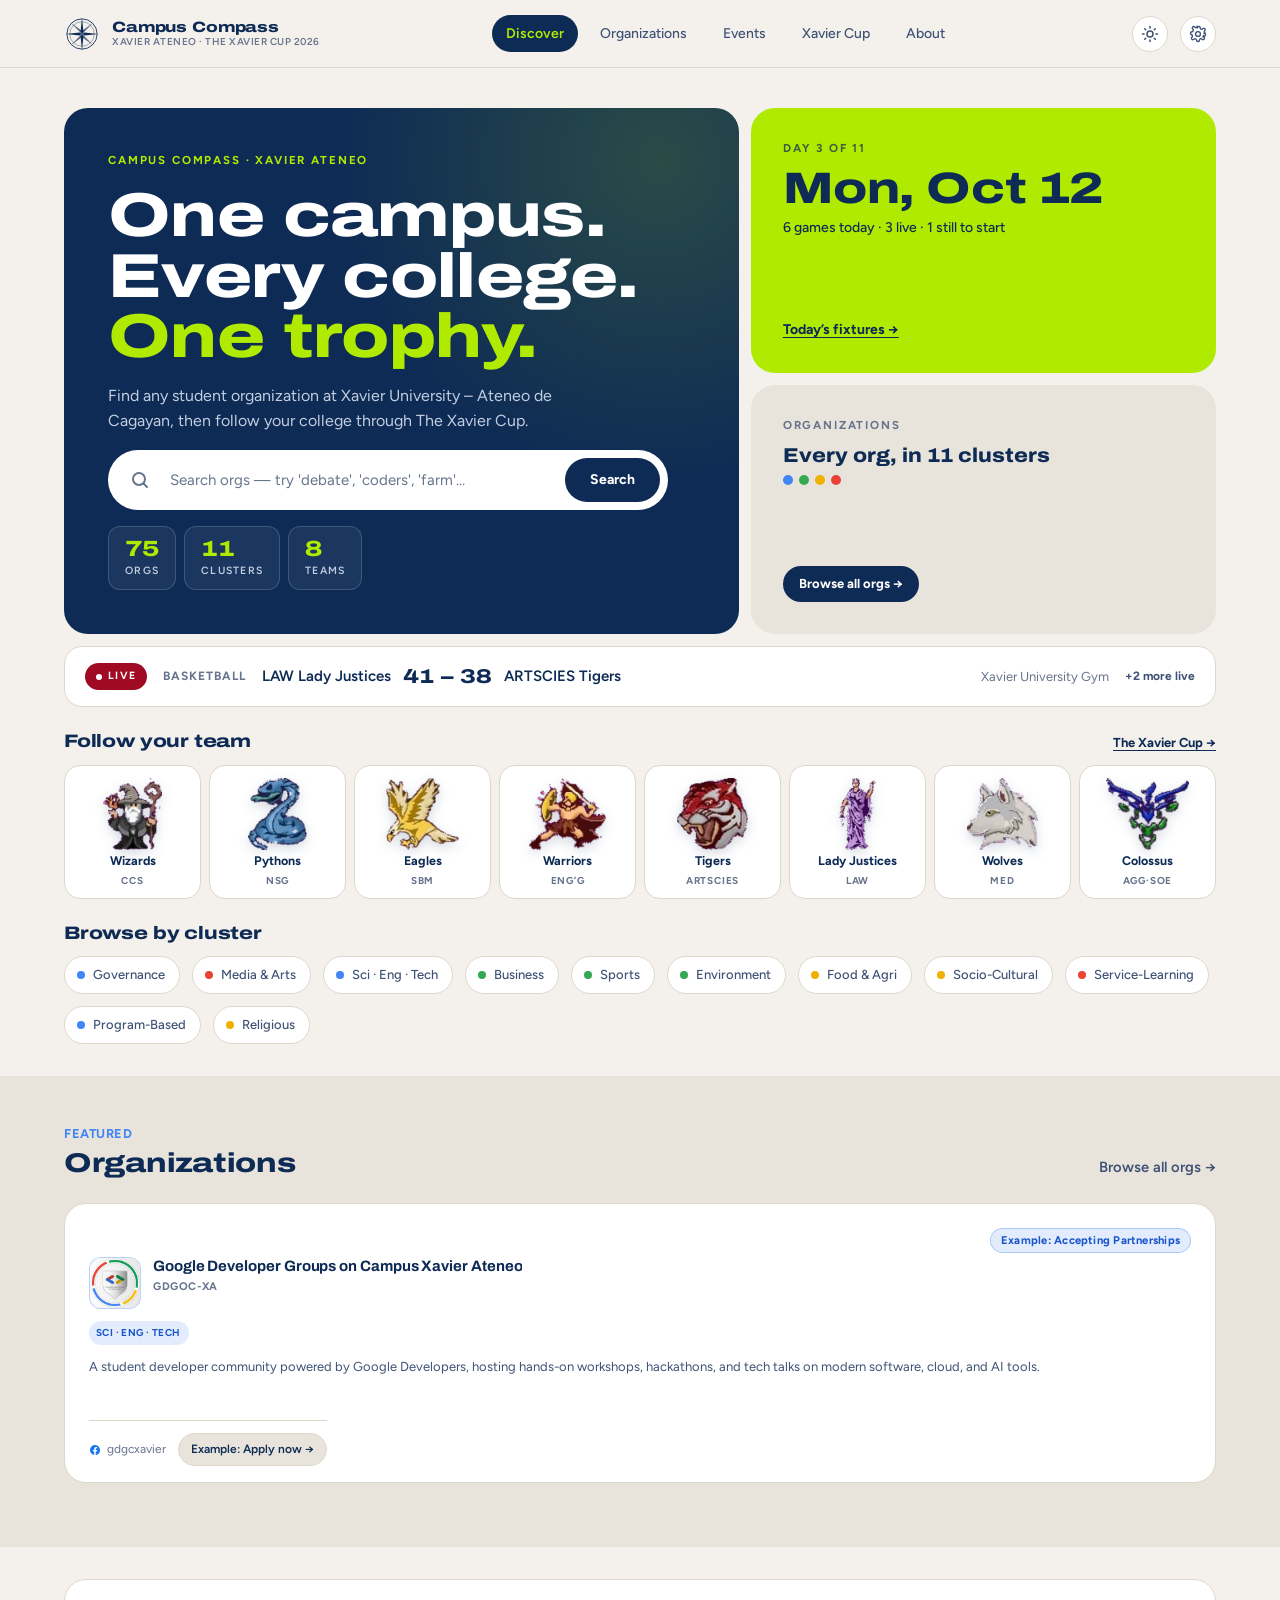
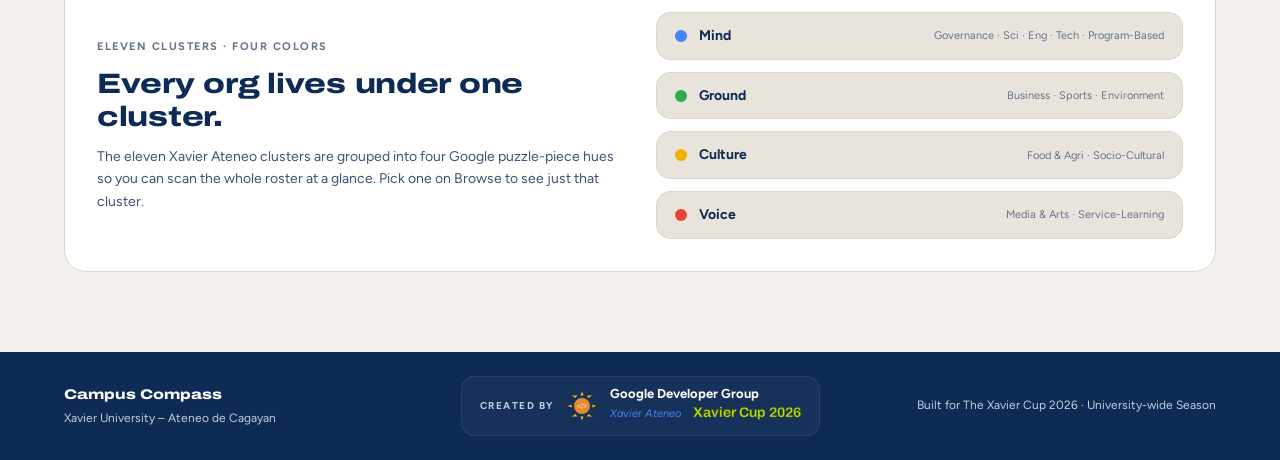
==== commit af0520c5: "Put the real campus map on the Xavier Cup tab The Cup tab's map was a placeholder drawing with inven" ====
--- a/docs/index.html
+++ b/docs/index.html
@@ -859,7 +859,7 @@
           <div class="cup-section__head">
             <div>
               <h2 class="cup-section__title">Where the games are</h2>
-              <p class="cup-section__hint">Every venue in play this season, on one map. Select a pin to see what is upcoming, live and finished there.</p>
+              <p class="cup-section__hint">The campus, with every venue in play this season. Tap a venue or a sport to see what is live, upcoming and finished there.</p>
             </div>
           </div>
 
--- a/docs/src/css/tokens.css
+++ b/docs/src/css/tokens.css
@@ -265,6 +265,44 @@
   --tx-on-final:      var(--ink);
   --tx-scorebox:      var(--surface-2);
   --tx-glow:          transparent;
+
+  /* ============================================================
+     CAMPUS MAP — the Xavier Cup's drawing of the campus.
+     Every value is built from the tokens above rather than given
+     a colour of its own, so all three designs and both themes
+     colour the map with no extra rules: the grounds take the
+     Cup's soft green, buildings the muted surface, and the sports
+     venues the four site hues. Pitch lines stay chalk-white.
+     ============================================================ */
+  --campus-ground:        var(--surface-2);
+  --campus-land:          color-mix(in srgb, var(--cup-green-soft) 72%, var(--surface));
+  --campus-land-edge:     color-mix(in srgb, var(--cup-green) 30%, var(--campus-land));
+  --campus-walk:          color-mix(in srgb, var(--surface) 78%, var(--campus-land));
+  --campus-road:          color-mix(in srgb, var(--ink) 10%, var(--surface-2));
+  --campus-road-line:     var(--surface);
+  --campus-building:      color-mix(in srgb, var(--ink) 6%, var(--surface-2));
+  --campus-building-edge: color-mix(in srgb, var(--ink) 24%, var(--surface-2));
+  --campus-roof:          color-mix(in srgb, var(--ink) 22%, transparent);
+  --campus-label:         var(--ink-2);
+  --campus-landmark:      var(--muted);
+  --campus-field:         color-mix(in srgb, var(--green) 42%, var(--surface));
+  --campus-field-edge:    color-mix(in srgb, var(--green) 64%, var(--surface));
+  --campus-court:         color-mix(in srgb, var(--blue) 28%, var(--surface));
+  --campus-gym:           color-mix(in srgb, var(--yellow) 36%, var(--surface));
+  --campus-church:        color-mix(in srgb, var(--red) 26%, var(--surface));
+  --campus-marking:       rgba(255, 255, 255, 0.88);
+  --campus-select:        var(--tx-primary);
+  --campus-on-select:     var(--tx-on-primary);
+  --campus-live:          var(--tx-live);
+  --campus-on-live:       var(--tx-on-live);
+  --campus-tag:           var(--surface);
+  --campus-tag-ink:       var(--ink);
+  --campus-shadow:        color-mix(in srgb, var(--ink) 22%, transparent);
+
+  /* Building names on the drawing: a condensed face, so the long
+     ones fit inside their footprints. Archivo is already loaded
+     (index.html) with its width axis. */
+  --font-map: "Archivo", "Arial Narrow", "Roboto Condensed", var(--font-body);
 }
 
 /* ============================================================
--- a/docs/src/css/components/cup-map.css
+++ b/docs/src/css/components/cup-map.css
@@ -1,133 +1,416 @@
 /* ============================================================
-   cup-map.css — the consolidated venue map and the panel beside it.
-
-   The map is inline SVG, so every colour below is a token and the
-   whole thing re-themes with the site. Pins are real controls:
-   they take focus, they announce a pressed state, and they are
-   sized for a thumb, not a mouse.
+   cup-map.css — the Xavier Cup campus map and the panel beside it.
+
+   The drawing is inline SVG and the markers are real buttons laid
+   over it, so every colour is a --campus-* token (tokens.css) and
+   the whole map re-themes with the site. Markers keep a readable
+   size however far the map is zoomed; the drawing scales under
+   them.
    ============================================================ */
 
+/* ---------- Frame ---------- */
 .cup-map {
-  display: block;
-  width: 100%;
-  height: auto;
+  position: relative;
   border-radius: var(--radius);
   overflow: hidden;
-}
-
-/* ---------- The ground ---------- */
-.cup-map__ground { fill: var(--surface-2); }
-.cup-map__area {
-  fill: var(--cup-green-soft);
-  stroke: color-mix(in srgb, var(--cup-green) 30%, transparent);
+  background: var(--campus-ground);
+  /* The zoomed canvas is wider than the map; without this it would
+     widen the grid column, which widens the map, which zooms the
+     canvas again — without end. */
+  contain: inline-size;
+}
+
+/* The viewport is the drawing's shape. At 1× the canvas fills it
+   exactly; zoomed, the canvas grows and the viewport scrolls — by
+   dragging with a mouse, natively with a finger. */
+.cup-map__viewport {
+  position: relative;
+  aspect-ratio: 560 / 310;
+  overflow: hidden;
+  outline: none;
+}
+.cup-map__viewport.is-zoomed {
+  overflow: auto;
+  cursor: grab;
+  scrollbar-width: thin;
+}
+.cup-map__viewport.is-dragging { cursor: grabbing; }
+.cup-map__viewport:focus-visible { box-shadow: inset 0 0 0 3px var(--campus-select); }
+.cup-map__viewport[hidden],
+.cup-map__3d[hidden] { display: none; }
+
+.cup-map__canvas {
+  position: relative;
+  width: var(--canvas-w, 100%);
+  height: var(--canvas-h, 100%);
+  container-type: inline-size;
+  user-select: none;
+  -webkit-user-select: none;
+  /* Sport icon size: grows with the map, within thumb-sized limits */
+  --icon: clamp(30px, 6.2cqw, 48px);
+}
+.cup-map__canvas .campus {
+  position: absolute;
+  inset: 0;
+  width: 100%;
+  height: 100%;
+}
+
+/* ============================================================
+   THE DRAWING
+   ============================================================ */
+.campus { display: block; max-width: none; }
+
+.campus__road {
+  fill: none;
+  stroke: var(--campus-road);
+  stroke-width: 12;
+}
+.campus__road-line {
+  fill: none;
+  stroke: var(--campus-road-line);
+  stroke-width: 0.7;
+  stroke-dasharray: 5 4;
+}
+.campus__road-label {
+  fill: var(--campus-landmark);
+  font-family: var(--font-map);
+  font-stretch: 75%;
+  font-size: 4.4px;
+  font-weight: 600;
+  letter-spacing: 1.3px;
+}
+
+.campus__land {
+  fill: var(--campus-land);
+  stroke: var(--campus-land-edge);
+  stroke-width: 1.5;
+  stroke-linejoin: round;
+}
+.campus__walk {
+  fill: none;
+  stroke: var(--campus-walk);
+  stroke-linecap: round;
+  stroke-linejoin: round;
+}
+
+/* ---------- Buildings ---------- */
+.campus__fp {
+  fill: var(--campus-building);
+  stroke: var(--campus-building-edge);
+  stroke-width: 1;
+  stroke-linejoin: round;
+}
+.campus__fp--field  { fill: var(--campus-field); stroke: var(--campus-field-edge); }
+.campus__fp--court  { fill: var(--campus-court); }
+.campus__fp--gym    { fill: var(--campus-gym); }
+.campus__fp--church { fill: var(--campus-church); }
+
+.campus__roof { pointer-events: none; }
+.campus__roof-line { stroke: var(--campus-roof); stroke-width: 0.3; }
+
+.campus__fp-label {
+  fill: var(--campus-label);
+  font-family: var(--font-map);
+  font-stretch: 75%;
+  font-size: 5.2px;
+  font-weight: 700;
+  letter-spacing: 0.1px;
+  text-anchor: middle;
+  pointer-events: none;
+}
+.campus__fp-label--small { font-size: 3.4px; }
+
+/* A venue's building is a control too — the tag is the keyboard
+   way in, the building the pointer way. */
+.campus__fp.is-venue {
+  cursor: pointer;
+  transition: stroke 150ms, stroke-width 150ms;
+}
+.campus__fp.is-venue:hover { stroke: var(--campus-select); stroke-width: 1.8; }
+.campus__fp.is-selected {
+  stroke: var(--campus-select);
+  stroke-width: 2.6;
+}
+
+/* ---------- Pitch lines, gates ---------- */
+.campus__markings { pointer-events: none; }
+.campus__stripe { fill: var(--campus-marking); opacity: 0.12; }
+.campus__lines {
+  fill: none;
+  stroke: var(--campus-marking);
+  stroke-width: 1.1;
+}
+.campus__landmarks { pointer-events: none; }
+.campus__gate {
+  fill: none;
+  stroke: var(--campus-landmark);
   stroke-width: 2;
-}
-.cup-map__area-label {
-  fill: var(--muted);
+  opacity: 0.7;
+}
+.campus__landmark {
+  fill: var(--campus-landmark);
+  font-family: var(--font-map);
+  font-stretch: 75%;
+  font-weight: 700;
+  letter-spacing: 0.4px;
+  text-anchor: middle;
+}
+
+/* ============================================================
+   MARKERS — venue name tags and sport icons
+   ============================================================ */
+.cup-map__markers {
+  position: absolute;
+  inset: 0;
+  pointer-events: none;
+}
+.cup-map__markers > * { pointer-events: auto; }
+
+/* 2D placement: centred on their spot. In 3D, Mapbox places them. */
+.cup-map__markers > .cup-tag,
+.cup-map__markers > .cup-sport {
+  position: absolute;
+  left: var(--x);
+  top: var(--y);
+  transform: translate(-50%, -50%);
+}
+
+/* ---------- Venue name tag ---------- */
+.cup-tag {
+  z-index: 1;
+  display: inline-flex;
+  align-items: center;
+  gap: 5px;
+  padding: 3px 4px 3px 9px;
+  border-radius: var(--radius-pill);
+  background: var(--campus-tag);
+  color: var(--campus-tag-ink);
+  box-shadow: 0 1px 4px var(--campus-shadow);
   font-family: var(--font-body);
-  font-size: 15px;
-  font-weight: 700;
-  letter-spacing: 1.2px;
-  text-anchor: middle;
-}
-.cup-map__path {
-  fill: none;
-  stroke: var(--border-strong);
-  stroke-width: 10;
-  stroke-linecap: round;
-  opacity: 0.45;
-}
-.cup-map__building {
-  fill: color-mix(in srgb, var(--muted) 82%, var(--ink));
-  stroke: color-mix(in srgb, var(--ink) 18%, transparent);
-  stroke-width: 1.5;
-}
-.cup-map__building-label {
-  fill: var(--surface);
+  font-size: 11.5px;
+  font-weight: 800;
+  line-height: 1.15;
+  white-space: nowrap;
+  cursor: pointer;
+  transition: box-shadow 150ms, background 150ms;
+}
+/* A bigger target than the tag itself, for a thumb */
+.cup-tag::after {
+  content: "";
+  position: absolute;
+  inset: -9px -5px;
+}
+.cup-tag__count {
+  min-width: 19px;
+  padding: 1px 6px;
+  border-radius: var(--radius-pill);
+  background: var(--campus-ground);
+  font-size: 10.5px;
+  text-align: center;
+  font-variant-numeric: tabular-nums;
+}
+.cup-tag__live {
+  width: 7px;
+  height: 7px;
+  border-radius: 50%;
+  background: var(--campus-live);
+  animation: livePulse 1.8s ease-in-out infinite;
+}
+.cup-tag:hover { box-shadow: 0 0 0 2px var(--campus-select), 0 1px 4px var(--campus-shadow); }
+.cup-tag:focus-visible { outline: 3px solid var(--campus-select); outline-offset: 2px; }
+.cup-tag.is-selected {
+  background: var(--campus-select);
+  color: var(--campus-on-select);
+}
+.cup-tag.is-selected .cup-tag__count {
+  background: color-mix(in srgb, var(--campus-on-select) 22%, transparent);
+}
+.cup-tag.is-empty { opacity: 0.8; }
+
+/* ---------- Sport icon ---------- */
+.cup-sport {
+  z-index: 2;
+  display: grid;
+  place-items: center;
+  width: var(--icon);
+  height: var(--icon);
+  border-radius: 50%;
+  cursor: pointer;
+}
+.cup-sport.is-selected { z-index: 3; }
+.cup-sport__icon {
+  width: 100%;
+  height: 100%;
+  object-fit: contain;
+  filter: drop-shadow(0 2px 3px var(--campus-shadow));
+  transition: transform 160ms ease-out;
+  pointer-events: none;
+}
+.cup-sport:hover .cup-sport__icon,
+.cup-sport.is-selected .cup-sport__icon { transform: scale(1.14); }
+.cup-sport:focus-visible { outline: 3px solid var(--campus-select); outline-offset: 2px; }
+
+/* A sport with no picture in CUP_MAP.sportIcons */
+.cup-sport__icon--letter {
+  display: grid;
+  place-items: center;
+  border-radius: 50%;
+  background: var(--campus-select);
+  color: var(--campus-on-select);
+  font-family: var(--font-serif);
+  font-size: calc(var(--icon) * 0.45);
+  font-weight: 800;
+}
+
+/* Above the icon, like a label on a pin: below it would sit on the
+   venue's own name tag. */
+.cup-sport__name {
+  position: absolute;
+  bottom: 100%;
+  left: 50%;
+  transform: translateX(-50%);
+  margin-bottom: 2px;
+  padding: 2px 8px;
+  border-radius: var(--radius-pill);
+  background: var(--campus-tag);
+  color: var(--campus-tag-ink);
+  box-shadow: 0 1px 4px var(--campus-shadow);
   font-family: var(--font-body);
+  font-size: 10.5px;
+  font-weight: 800;
+  line-height: 1.3;
+  white-space: nowrap;
+  pointer-events: none;
+}
+.cup-sport.is-live .cup-sport__name {
+  background: var(--campus-live);
+  color: var(--campus-on-live);
+}
+.cup-sport.is-selected .cup-sport__name {
+  background: var(--campus-select);
+  color: var(--campus-on-select);
+}
+
+/* Live: a ring breathes behind the icon, so the eye finds it
+   without the icon itself moving. */
+.cup-sport__pulse {
+  position: absolute;
+  inset: -16%;
+  z-index: -1;
+  border-radius: 50%;
+  background: color-mix(in srgb, var(--campus-live) 55%, transparent);
+  animation: venuePulse 2.4s ease-in-out infinite;
+}
+
+/* The icons carry it at first sight — three sports share the field,
+   and their names would pile up on it. A name shows for the icon
+   being pointed at or picked, and for all of them once the map is
+   zoomed in far enough to have room. */
+.cup-sport__name { display: none; }
+.cup-sport:hover .cup-sport__name,
+.cup-sport:focus-visible .cup-sport__name,
+.cup-sport.is-selected .cup-sport__name { display: block; }
+.cup-sport:hover,
+.cup-sport:focus-visible { z-index: 4; }
+@container (min-width: 1000px) {
+  .cup-sport__name { display: block; }
+}
+@container (max-width: 560px) {
+  .cup-tag { font-size: 10.5px; padding: 2px 3px 2px 7px; }
+  .cup-tag__count { font-size: 10px; min-width: 17px; padding: 0 5px; }
+  /* Lean edge tags inwards (--lean, set per tag) so none is cut off */
+  .cup-map__markers > .cup-tag { transform: translate(var(--lean, -50%), -50%); }
+}
+
+/* ============================================================
+   CONTROLS — 2D / 3D and zoom, top right (the campus leaves that
+   corner empty; bottom right is the gym)
+   ============================================================ */
+.cup-map__dock {
+  position: absolute;
+  top: 10px;
+  right: 10px;
+  z-index: 5;
+  display: flex;
+  flex-direction: column;
+  align-items: flex-end;
+  gap: 8px;
+}
+.cup-map__modes,
+.cup-map__zoom {
+  display: flex;
+  flex-direction: column;
+  overflow: hidden;
+  border: 1px solid var(--border);
+  border-radius: var(--radius-sm);
+  background: var(--surface);
+  box-shadow: var(--shadow-md);
+}
+.cup-map__btn {
+  display: grid;
+  place-items: center;
+  width: 40px;
+  height: 40px;
+  background: var(--surface);
+  color: var(--ink-2);
+  cursor: pointer;
+  transition: background 150ms, color 150ms;
+}
+.cup-map__btn + .cup-map__btn { border-top: 1px solid var(--border); }
+.cup-map__btn svg { width: 18px; height: 18px; }
+.cup-map__btn:hover:not(:disabled) { background: var(--surface-2); }
+.cup-map__btn:disabled { color: var(--border-strong); cursor: default; }
+.cup-map__btn:focus-visible { outline: 2px solid var(--campus-select); outline-offset: -2px; }
+.cup-map__btn--mode {
+  font-family: var(--font-serif);
+  font-size: 12.5px;
+  font-weight: 800;
+  letter-spacing: 0.02em;
+}
+.cup-map__btn--mode[aria-pressed="true"] {
+  background: var(--campus-select);
+  color: var(--campus-on-select);
+}
+
+/* ============================================================
+   3D (Mapbox) — only ever shown when a token is set
+   ============================================================ */
+.cup-map__3d {
+  position: relative;
+  aspect-ratio: 560 / 310;
+  min-height: 320px;
+  --icon: 44px;
+}
+.cup-map__3d.is-far .cup-sport__name { display: none; }
+.cup-map__3d-note {
+  position: absolute;
+  inset: 0;
+  display: grid;
+  place-content: center;
+  gap: var(--space-2);
+  padding: var(--space-5);
+  text-align: center;
   font-size: 14px;
-  font-weight: 700;
+  line-height: 1.5;
+  color: var(--ink-2);
+}
+.cup-map__3d-note strong { color: var(--ink); }
+
+/* ============================================================
+   MINI MAP — one venue lit, in a match's detail view
+   ============================================================ */
+.cup-map-mini { background: var(--campus-ground); }
+.cup-map-mini .campus { width: 100%; height: auto; }
+.campus__mini-tag rect { fill: var(--campus-select); }
+.campus__mini-tag text {
+  fill: var(--campus-on-select);
+  font-family: var(--font-body);
+  font-size: 8px;
+  font-weight: 800;
   text-anchor: middle;
   dominant-baseline: middle;
 }
-
-/* ---------- Pins ---------- */
-.cup-pin { cursor: pointer; }
-.cup-pin.is-static { cursor: default; pointer-events: none; }
-
-.cup-pin__hit { fill: transparent; }
-.cup-pin__dot {
-  fill: var(--cup-green);
-  stroke: var(--surface);
-  stroke-width: 4;
-  transition: fill 180ms, r 180ms;
-}
-.cup-pin__roof {
-  fill: none;
-  stroke: var(--cup-green-dk);
-  stroke-width: 4;
-  stroke-linecap: round;
-  stroke-linejoin: round;
-}
-.cup-pin__count {
-  fill: #fff;
-  font-family: var(--font-serif);
-  font-size: 20px;
-  font-weight: 800;
-  text-anchor: middle;
-  dominant-baseline: central;
-  pointer-events: none;
-}
-.cup-pin__labelbg {
-  fill: var(--surface);
-  stroke: var(--border);
-  stroke-width: 1.5;
-}
-.cup-pin__label {
-  fill: var(--ink);
-  font-family: var(--font-body);
-  font-size: 15px;
-  font-weight: 700;
-  text-anchor: middle;
-  dominant-baseline: middle;
-  pointer-events: none;
-}
-
-.cup-pin:hover .cup-pin__dot { fill: var(--cup-green-lt); }
-.cup-pin:focus-visible { outline: none; }
-.cup-pin:focus-visible .cup-pin__dot {
-  stroke: var(--cup-gold);
-  stroke-width: 6;
-}
-
-/* A venue with nothing booked is still drawn — it is part of the
-   campus — but it recedes. */
-.cup-pin.is-empty .cup-pin__dot { fill: var(--border-strong); }
-.cup-pin.is-empty .cup-pin__roof { stroke: var(--muted); }
-.cup-pin.is-empty .cup-pin__labelbg { opacity: 0.6; }
-.cup-pin.is-empty .cup-pin__label { fill: var(--muted); }
-
-/* Selected */
-.cup-pin__halo {
-  fill: none;
-  stroke: var(--cup-gold);
-  stroke-width: 4;
-}
-.cup-pin.is-selected .cup-pin__dot { fill: var(--cup-gold-dk); }
-.cup-pin.is-selected .cup-pin__labelbg {
-  fill: var(--cup-gold-dk);
-  stroke: var(--cup-gold-dk);
-}
-.cup-pin.is-selected .cup-pin__label { fill: #fff; }
-
-/* Live: the ring breathes so the eye finds it without the pin moving */
-.cup-pin__pulse {
-  fill: color-mix(in srgb, var(--red) 45%, transparent);
-  transform-origin: center;
-  transform-box: fill-box;
-  animation: venuePulse 2.4s ease-in-out infinite;
-}
-.cup-pin.is-live .cup-pin__dot { fill: var(--red); }
 
 /* ---------- Legend ---------- */
 .cup-legend {
@@ -147,10 +430,8 @@
   border: 2px solid var(--surface);
   box-shadow: 0 0 0 1px var(--border);
 }
-.cup-legend__swatch--live  { background: var(--red); }
-.cup-legend__swatch--has   { background: var(--cup-green); }
-.cup-legend__swatch--empty { background: var(--border-strong); }
-.cup-legend__item--hint { color: var(--muted); font-style: italic; }
+.cup-legend__swatch--live { background: var(--campus-live); }
+.cup-legend__item--hint { color: var(--muted); }
 
 /* ============================================================
    VENUE PANEL — what is on at the selected venue, or the list of
@@ -179,6 +460,12 @@
   font-size: 13px;
   line-height: 1.5;
   color: var(--muted);
+}
+.venue-panel__sports {
+  display: flex;
+  flex-wrap: wrap;
+  gap: var(--space-2);
+  margin-top: var(--space-4);
 }
 .venue-panel__clear { margin-top: var(--space-4); }
 .venue-panel__empty {
@@ -204,12 +491,21 @@
 }
 .venue-row:last-child { border-bottom: 0; }
 .venue-row:hover { background: var(--surface-2); }
-.venue-row__name {
+.venue-row__text {
   flex: 1;
   min-width: 0;
+  display: flex;
+  flex-direction: column;
+  gap: 2px;
+}
+.venue-row__name {
   font-size: 13.5px;
   font-weight: 600;
   color: var(--ink);
+}
+.venue-row__sports {
+  font-size: 12px;
+  color: var(--muted);
 }
 .venue-row__count {
   font-size: 12px;
@@ -288,16 +584,23 @@
 .mini-game__status { grid-column: 2; grid-row: 1 / span 3; align-self: center; }
 
 @media (prefers-reduced-motion: reduce) {
-  .cup-pin__pulse { animation: none !important; }
-}
-
-/* ---------- Phones ----------
-   At this width a pin label is three pixels tall and unreadable,
-   and the venue list below the map says the same thing properly.
-   Drop the labels, keep the counts, and let the list do the work. */
-@media (max-width: 720px) {
-  .cup-map:not(.cup-map--mini) .cup-pin__labelgroup { display: none; }
-  .cup-map:not(.cup-map--mini) .cup-pin__count { font-size: 26px; }
-  .cup-map__area-label { font-size: 19px; }
-  .cup-map__building-label { font-size: 17px; }
-}
+  .cup-sport__pulse,
+  .cup-tag__live { animation: none !important; }
+  .cup-sport__icon { transition: none; }
+}
+
+/* On a phone the map is too small to give a corner to the controls,
+   so they become a strip under it. */
+@media (max-width: 560px) {
+  .cup-map__dock {
+    position: static;
+    flex-direction: row;
+    justify-content: flex-end;
+    padding: 6px;
+    border-top: 1px solid var(--border);
+  }
+  .cup-map__modes,
+  .cup-map__zoom { flex-direction: row; box-shadow: none; }
+  .cup-map__btn { width: 42px; height: 36px; }
+  .cup-map__btn + .cup-map__btn { border-top: 0; border-left: 1px solid var(--border); }
+}
--- a/docs/src/css/screens/cup.css
+++ b/docs/src/css/screens/cup.css
@@ -207,6 +207,7 @@
   gap: var(--space-5);
 }
 .cup-map-panel {
+  min-width: 0;
   padding: var(--space-4);
   border: 1px solid var(--border);
   border-radius: var(--radius-lg);
@@ -851,6 +852,9 @@
   .cup-section__head { flex-direction: column; align-items: flex-start; gap: var(--space-2); }
 }
 @media (max-width: 560px) {
+  /* The campus map runs almost to the panel's edges on a phone */
+  .cup-map-panel { padding: var(--space-2); }
+  .cup-map-panel__legend { padding: 0 var(--space-2) var(--space-2); }
   .cup-hero__wrap { flex-direction: column; align-items: flex-start; }
   .cup-hero__trophy { position: absolute; right: -14px; top: -10px; width: 96px; opacity: 0.9; }
   .cup-hero__lede { font-size: 14.5px; }
--- a/docs/src/css/skins.css
+++ b/docs/src/css/skins.css
@@ -483,9 +483,7 @@
   animation: livePulse 1.8s ease-in-out infinite;
 }
 
-/* ---------- Map: the selected pin is lime with navy on it ---------- */
-:root[data-skin="txc"] .cup-pin.is-selected .cup-pin__label,
-:root[data-skin="txc"] .cup-pin.is-selected .cup-pin__count { fill: var(--tx-on-accent); }
+/* ---------- Map ---------- */
 :root[data-skin="txc"] .cup-map-panel,
 :root[data-skin="txc"] .venue-panel { border-radius: var(--radius-xl); }
 
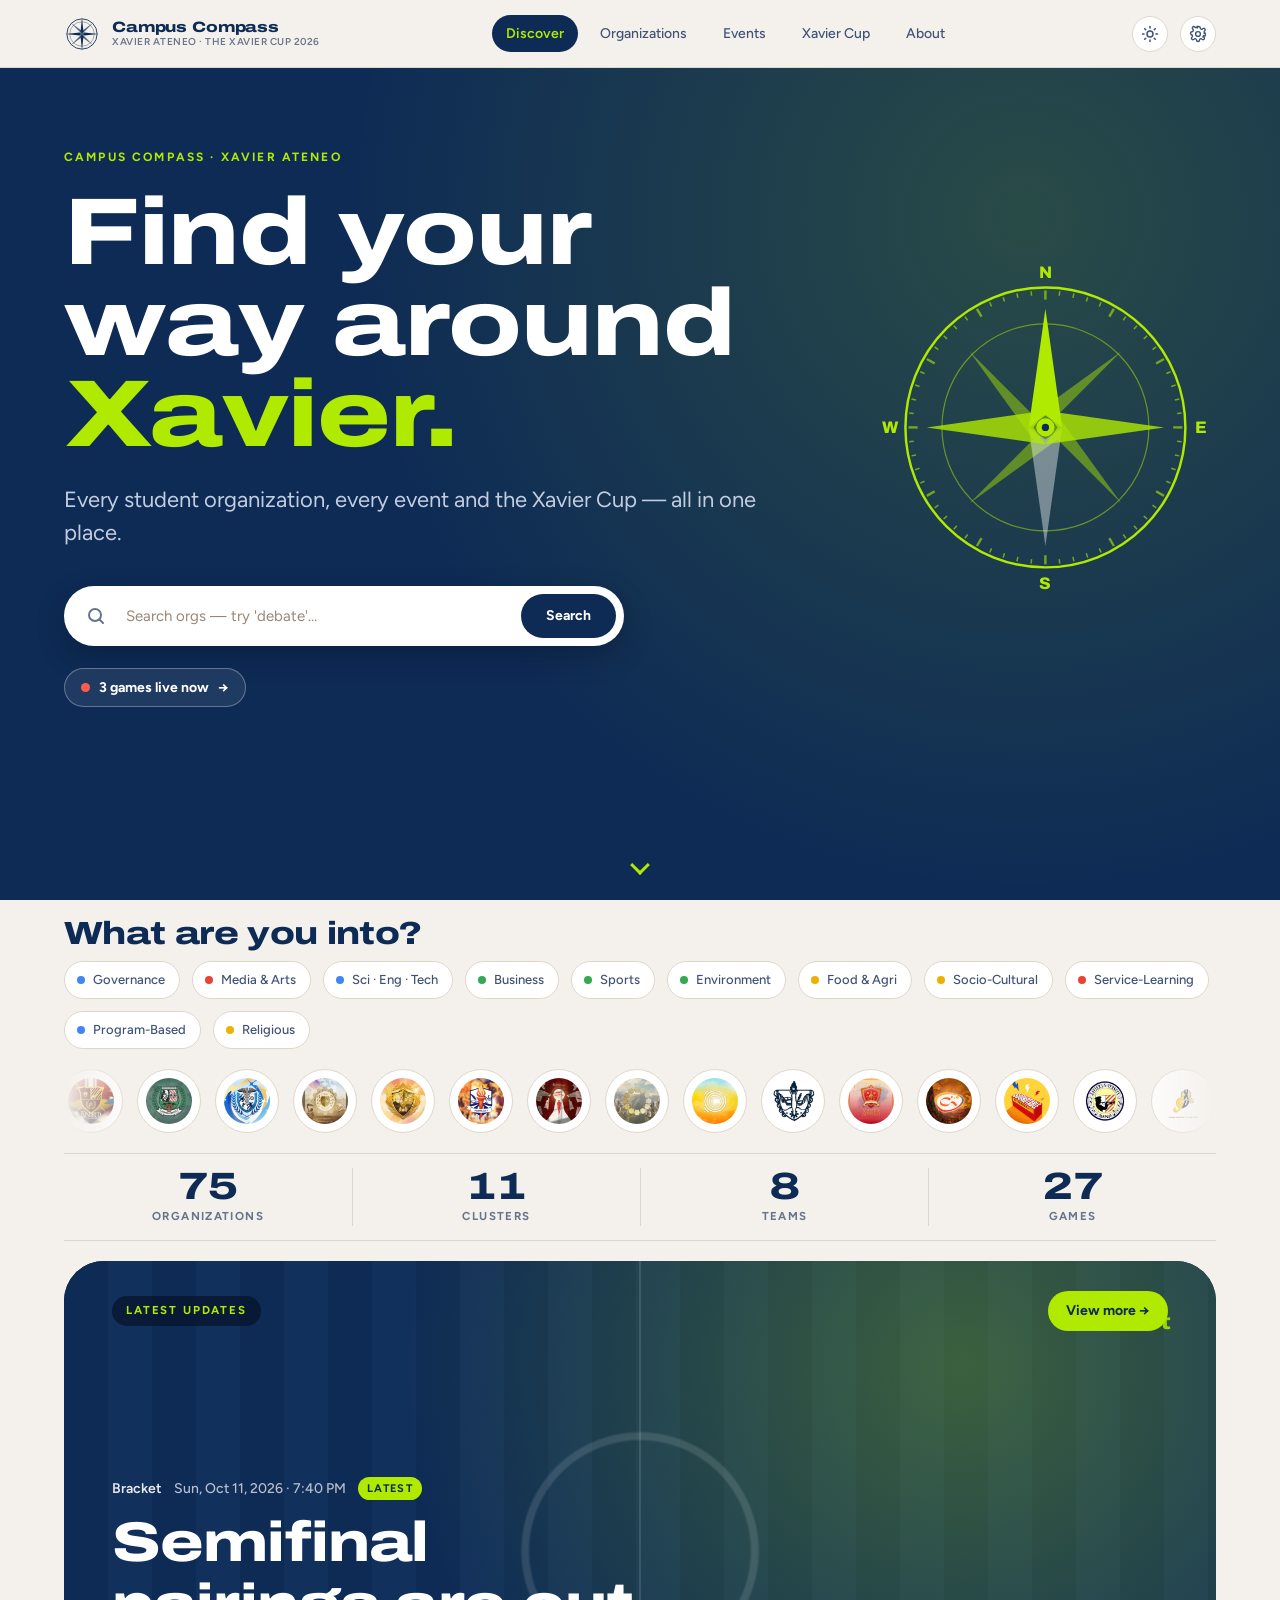
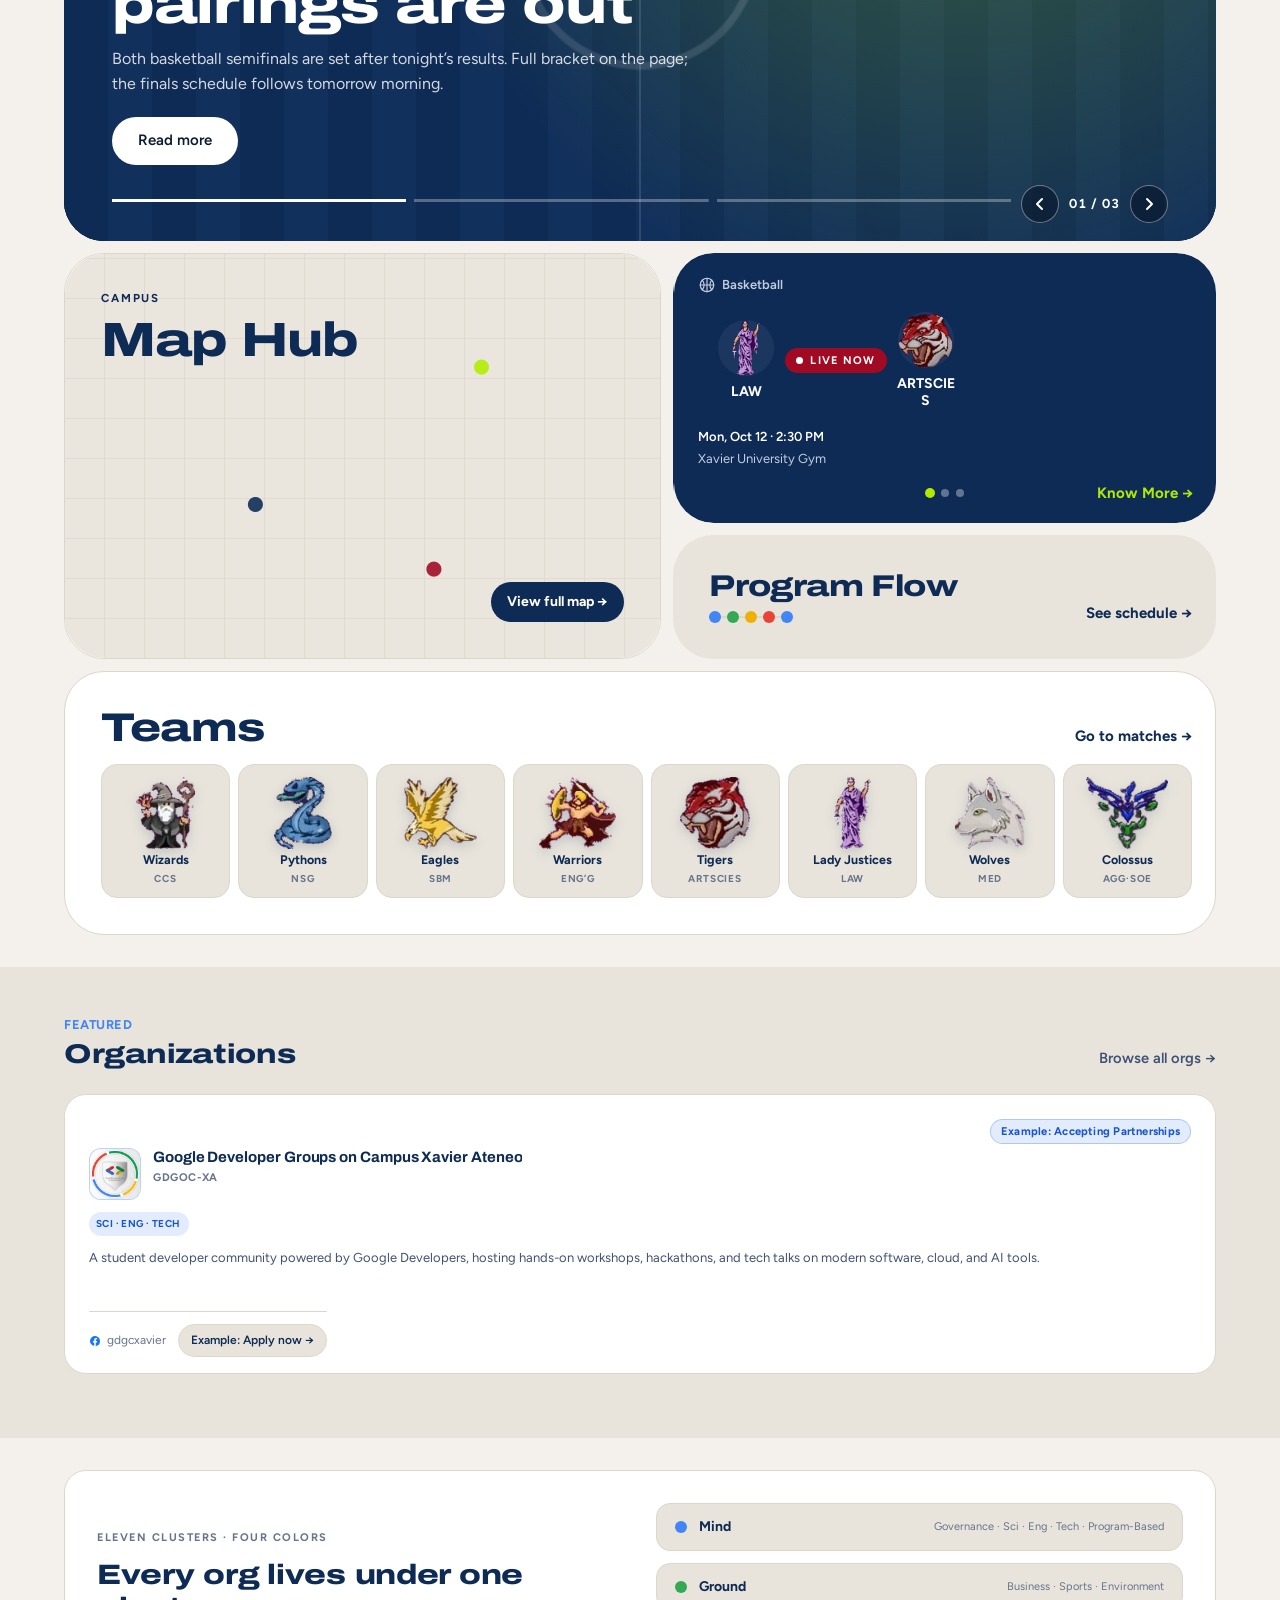
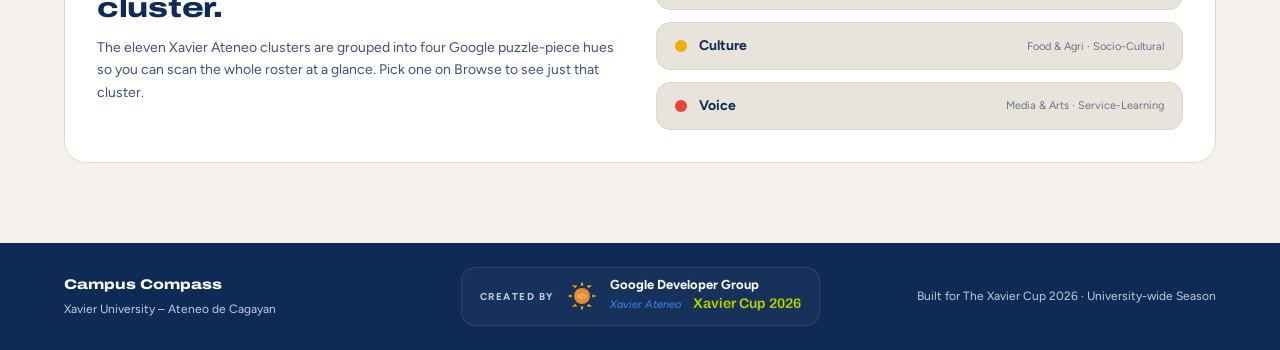
==== commit 4d00e599: "test-repo-main to Official" ====
--- a/docs/index.html
+++ b/docs/index.html
@@ -46,7 +46,9 @@
   <link rel="stylesheet" href="src/css/components/bento-hero.css"/>
   <link rel="stylesheet" href="src/css/components/team-strip.css"/>
   <link rel="stylesheet" href="src/css/components/match-card.css"/>
+  <link rel="stylesheet" href="src/css/components/sports.css"/>
   <link rel="stylesheet" href="src/css/components/cup-calendar.css"/>
+  <link rel="stylesheet" href="src/css/components/discover-grid.css"/>
 
   <link rel="stylesheet" href="src/css/screens/landing.css"/>
   <link rel="stylesheet" href="src/css/components/featured.css"/>
@@ -186,11 +188,142 @@
     </div>
   </div>
 
-  <!-- ============================================================
-       LANDING — bright cel-shaded beach hero, "Sands of Time"
-       ============================================================ -->
   <main id="screen-landing" class="screen screen--landing" data-screen="landing">
-
+    <!-- FULL-SCREEN hero (current). To go back to the BOXED hero (old), use this instead:
+    <section class="dhero" aria-labelledby="dhero-title">   -->
+    <section class="dhero dhero--full" aria-labelledby="dhero-title">
+      <div class="wrap">
+        <div class="dhero__panel">
+          <div class="dhero__copy">
+            <p class="dhero__eyebrow">Campus Compass · Xavier Ateneo</p>
+            <h1 class="dhero__title" id="dhero-title">Find your way around <em>Xavier.</em></h1>
+            <p class="dhero__lede">Every student organization, every event and the Xavier Cup &mdash; all in one place.</p>
+
+            <form class="search-shell hero-search dhero__search" data-hero-search role="search" onsubmit="return false;">
+              <svg class="search-shell__icon" viewBox="0 0 20 20" fill="none" stroke="currentColor" stroke-width="2" stroke-linecap="round" stroke-linejoin="round" aria-hidden="true"><circle cx="9" cy="9" r="6"/><line x1="17" y1="17" x2="13.5" y2="13.5"/></svg>
+              <input class="search-shell__input" type="search" placeholder="Search orgs &mdash; try 'debate'&hellip;" aria-label="Search organizations"/>
+              <button class="btn hero-search__submit search-shell__submit" type="submit">Search</button>
+            </form>
+
+            <a class="dhero__live" data-dhero-live data-go-tab="matches" href="?screen=cup&amp;tab=matches" hidden></a>
+          </div>
+
+          <div class="dhero__compass" aria-hidden="true">
+            <svg viewBox="-12 -12 224 224">
+              <g class="dc-ring" stroke="currentColor" fill="none">
+                <circle cx="100" cy="100" r="92" stroke-width="1.6"/>
+                <g opacity=".6"><line x1="100" y1="10.0" x2="100" y2="16.0" transform="rotate(0 100 100)" stroke-width="1.6"/><line x1="100" y1="10.0" x2="100" y2="13.0" transform="rotate(6 100 100)"/><line x1="100" y1="10.0" x2="100" y2="13.0" transform="rotate(12 100 100)"/><line x1="100" y1="10.0" x2="100" y2="13.0" transform="rotate(18 100 100)"/><line x1="100" y1="10.0" x2="100" y2="13.0" transform="rotate(24 100 100)"/><line x1="100" y1="10.0" x2="100" y2="16.0" transform="rotate(30 100 100)" stroke-width="1.6"/><line x1="100" y1="10.0" x2="100" y2="13.0" transform="rotate(36 100 100)"/><line x1="100" y1="10.0" x2="100" y2="13.0" transform="rotate(42 100 100)"/><line x1="100" y1="10.0" x2="100" y2="13.0" transform="rotate(48 100 100)"/><line x1="100" y1="10.0" x2="100" y2="13.0" transform="rotate(54 100 100)"/><line x1="100" y1="10.0" x2="100" y2="16.0" transform="rotate(60 100 100)" stroke-width="1.6"/><line x1="100" y1="10.0" x2="100" y2="13.0" transform="rotate(66 100 100)"/><line x1="100" y1="10.0" x2="100" y2="13.0" transform="rotate(72 100 100)"/><line x1="100" y1="10.0" x2="100" y2="13.0" transform="rotate(78 100 100)"/><line x1="100" y1="10.0" x2="100" y2="13.0" transform="rotate(84 100 100)"/><line x1="100" y1="10.0" x2="100" y2="16.0" transform="rotate(90 100 100)" stroke-width="1.6"/><line x1="100" y1="10.0" x2="100" y2="13.0" transform="rotate(96 100 100)"/><line x1="100" y1="10.0" x2="100" y2="13.0" transform="rotate(102 100 100)"/><line x1="100" y1="10.0" x2="100" y2="13.0" transform="rotate(108 100 100)"/><line x1="100" y1="10.0" x2="100" y2="13.0" transform="rotate(114 100 100)"/><line x1="100" y1="10.0" x2="100" y2="16.0" transform="rotate(120 100 100)" stroke-width="1.6"/><line x1="100" y1="10.0" x2="100" y2="13.0" transform="rotate(126 100 100)"/><line x1="100" y1="10.0" x2="100" y2="13.0" transform="rotate(132 100 100)"/><line x1="100" y1="10.0" x2="100" y2="13.0" transform="rotate(138 100 100)"/><line x1="100" y1="10.0" x2="100" y2="13.0" transform="rotate(144 100 100)"/><line x1="100" y1="10.0" x2="100" y2="16.0" transform="rotate(150 100 100)" stroke-width="1.6"/><line x1="100" y1="10.0" x2="100" y2="13.0" transform="rotate(156 100 100)"/><line x1="100" y1="10.0" x2="100" y2="13.0" transform="rotate(162 100 100)"/><line x1="100" y1="10.0" x2="100" y2="13.0" transform="rotate(168 100 100)"/><line x1="100" y1="10.0" x2="100" y2="13.0" transform="rotate(174 100 100)"/><line x1="100" y1="10.0" x2="100" y2="16.0" transform="rotate(180 100 100)" stroke-width="1.6"/><line x1="100" y1="10.0" x2="100" y2="13.0" transform="rotate(186 100 100)"/><line x1="100" y1="10.0" x2="100" y2="13.0" transform="rotate(192 100 100)"/><line x1="100" y1="10.0" x2="100" y2="13.0" transform="rotate(198 100 100)"/><line x1="100" y1="10.0" x2="100" y2="13.0" transform="rotate(204 100 100)"/><line x1="100" y1="10.0" x2="100" y2="16.0" transform="rotate(210 100 100)" stroke-width="1.6"/><line x1="100" y1="10.0" x2="100" y2="13.0" transform="rotate(216 100 100)"/><line x1="100" y1="10.0" x2="100" y2="13.0" transform="rotate(222 100 100)"/><line x1="100" y1="10.0" x2="100" y2="13.0" transform="rotate(228 100 100)"/><line x1="100" y1="10.0" x2="100" y2="13.0" transform="rotate(234 100 100)"/><line x1="100" y1="10.0" x2="100" y2="16.0" transform="rotate(240 100 100)" stroke-width="1.6"/><line x1="100" y1="10.0" x2="100" y2="13.0" transform="rotate(246 100 100)"/><line x1="100" y1="10.0" x2="100" y2="13.0" transform="rotate(252 100 100)"/><line x1="100" y1="10.0" x2="100" y2="13.0" transform="rotate(258 100 100)"/><line x1="100" y1="10.0" x2="100" y2="13.0" transform="rotate(264 100 100)"/><line x1="100" y1="10.0" x2="100" y2="16.0" transform="rotate(270 100 100)" stroke-width="1.6"/><line x1="100" y1="10.0" x2="100" y2="13.0" transform="rotate(276 100 100)"/><line x1="100" y1="10.0" x2="100" y2="13.0" transform="rotate(282 100 100)"/><line x1="100" y1="10.0" x2="100" y2="13.0" transform="rotate(288 100 100)"/><line x1="100" y1="10.0" x2="100" y2="13.0" transform="rotate(294 100 100)"/><line x1="100" y1="10.0" x2="100" y2="16.0" transform="rotate(300 100 100)" stroke-width="1.6"/><line x1="100" y1="10.0" x2="100" y2="13.0" transform="rotate(306 100 100)"/><line x1="100" y1="10.0" x2="100" y2="13.0" transform="rotate(312 100 100)"/><line x1="100" y1="10.0" x2="100" y2="13.0" transform="rotate(318 100 100)"/><line x1="100" y1="10.0" x2="100" y2="13.0" transform="rotate(324 100 100)"/><line x1="100" y1="10.0" x2="100" y2="16.0" transform="rotate(330 100 100)" stroke-width="1.6"/><line x1="100" y1="10.0" x2="100" y2="13.0" transform="rotate(336 100 100)"/><line x1="100" y1="10.0" x2="100" y2="13.0" transform="rotate(342 100 100)"/><line x1="100" y1="10.0" x2="100" y2="13.0" transform="rotate(348 100 100)"/><line x1="100" y1="10.0" x2="100" y2="13.0" transform="rotate(354 100 100)"/></g>
+              </g>
+              <circle cx="100" cy="100" r="68" fill="none" stroke="currentColor" stroke-width=".8" opacity=".5"/>
+              <g fill="currentColor" opacity=".45">
+                <polygon points="150,50 108,92 100,100 92,92"/><polygon points="150,150 108,108 100,100 108,92"/>
+                <polygon points="50,150 92,108 100,100 108,108"/><polygon points="50,50 92,92 100,100 92,108"/>
+              </g>
+              <g class="dc-needle">
+                <polygon points="100,22 111,100 100,92 89,100" fill="currentColor"/>
+                <polygon points="100,178 111,100 100,108 89,100" fill="#fff" opacity=".4"/>
+                <polygon points="178,100 100,111 108,100 100,89" fill="currentColor" opacity=".8"/>
+                <polygon points="22,100 100,111 92,100 100,89" fill="currentColor" opacity=".8"/>
+              </g>
+              <circle cx="100" cy="100" r="6" fill="currentColor"/><circle cx="100" cy="100" r="2.4" fill="var(--tx-tile)"/>
+              <g class="dc-letters" fill="currentColor" font-family="Archivo, system-ui, sans-serif" font-weight="800" font-size="11" text-anchor="middle">
+                <text x="100" y="2">N</text><text x="202" y="104">E</text><text x="100" y="206">S</text><text x="-2" y="104">W</text>
+              </g>
+            </svg>
+          </div>
+        </div>
+
+        <div class="dhero__browse">
+          <h2 class="dhero__h">What are you into?</h2>
+          <!-- Filled and wired by landing.js: tap a cluster, land on Browse filtered to it. -->
+          <div class="tag-cloud dhero__chips" data-tag-cloud></div>
+        </div>
+
+        <!-- Org logos drift past; filled by discover-hero.js. -->
+        <div class="dhero__ticker" data-dhero-ticker role="region" aria-label="Student organizations">
+          <div class="dhero__track" data-dhero-track></div>
+        </div>
+
+        <ul class="dhero__stats" data-dhero-stats>
+          <li><b data-count="orgs">75</b><span>Organizations</span></li>
+          <li><b data-count="clusters">11</b><span>Clusters</span></li>
+          <li><b data-count="teams">8</b><span>Teams</span></li>
+          <li><b data-count="games">0</b><span>Games</span></li>
+        </ul>
+      </div>
+    </section>
+
+    <section class="discover" aria-label="Discover">
+      <div class="wrap">
+        <div class="dgrid">
+
+          <section class="dtile dtile--updates news-hero" data-discover-updates
+                  aria-roledescription="carousel" aria-label="Latest updates">
+            <div class="du-top">
+              <p class="du-eyebrow">Latest Updates</p>
+              <a class="du-more" href="?screen=cup&amp;tab=news" data-go-tab="news">View more →</a>
+            </div>
+            <!-- One static slide so the tile looks right before the script runs;
+                discover-updates.js swaps in the real posts. -->
+            <div class="news-hero__viewport" data-du-viewport>
+              <article class="news-hero__slide is-active">
+                <div class="news-hero__media"><span class="news-ph news-ph--0 news-ph--hero" aria-hidden="true"><span class="news-ph__mark">News</span></span></div>
+                <div class="news-hero__panel">
+                  <p class="news-hero__kicker"><span class="news-hero__flag">Latest</span></p>
+                  <h2 class="news-hero__title">Latest Updates</h2>
+                  <p class="news-hero__body">The newest announcements from the Xavier Cup appear here.</p>
+                </div>
+              </article>
+            </div>
+            <div class="news-hero__bars" data-du-bars></div>
+            <div class="du-nav">
+              <button class="du-step" type="button" data-du-prev aria-label="Previous update"><svg viewBox="0 0 16 16" fill="none" stroke="currentColor" stroke-width="2" stroke-linecap="round" stroke-linejoin="round" aria-hidden="true"><polyline points="10,3 5,8 10,13"/></svg></button>
+              <span class="du-count" data-du-count aria-live="off">01 / 01</span>
+              <button class="du-step" type="button" data-du-next aria-label="Next update"><svg viewBox="0 0 16 16" fill="none" stroke="currentColor" stroke-width="2" stroke-linecap="round" stroke-linejoin="round" aria-hidden="true"><polyline points="6,3 11,8 6,13"/></svg></button>
+            </div>
+          </section>
+
+          <a class="dtile dtile--map" href="?screen=cup&amp;tab=map" data-go-tab="map">
+            <span class="dtile__mapart" aria-hidden="true"></span>
+            <p class="dtile__eyebrow">Campus</p>
+            <h2 class="dtile__title">Map Hub</h2>
+            <span class="dtile__cta">View full map →</span>
+          </a>
+
+          <section class="dtile dtile--game" data-discover-games aria-roledescription="carousel" aria-label="Ongoing games">
+            <!-- JS fills the chips; this one shows until it runs. -->
+            <div class="dgames__track" data-dg-track>
+              <a class="dchip dchip--empty" href="?screen=cup&amp;tab=matches" data-go-tab="matches">
+                <span class="dchip__solo">Latest Ongoing Game</span><span class="dchip__cta">See matches →</span>
+              </a>
+            </div>
+            <button class="dgames__btn dgames__btn--prev" type="button" data-dg-prev aria-label="Previous game"><svg viewBox="0 0 16 16" fill="none" stroke="currentColor" stroke-width="2" stroke-linecap="round" stroke-linejoin="round" aria-hidden="true"><polyline points="10,3 5,8 10,13"/></svg></button>
+            <button class="dgames__btn dgames__btn--next" type="button" data-dg-next aria-label="Next game"><svg viewBox="0 0 16 16" fill="none" stroke="currentColor" stroke-width="2" stroke-linecap="round" stroke-linejoin="round" aria-hidden="true"><polyline points="6,3 11,8 6,13"/></svg></button>
+            <div class="dgames__dots" data-dg-dots></div>
+          </section>
+
+          <a class="dtile dtile--flow" href="#" data-program-flow>
+            <span class="dflow__txt">
+              <h2 class="dtile__title">Program Flow</h2>
+              <span class="dflow__dots" aria-hidden="true">
+                <i style="--dot: var(--blue);"></i><i style="--dot: var(--green);"></i><i style="--dot: var(--yellow);"></i><i style="--dot: var(--red);"></i><i style="--dot: var(--blue);"></i>
+              </span>
+            </span>
+            <span class="dtile__cta">See schedule →</span>
+          </a>
+
+          <section class="dtile dtile--teams" aria-label="Teams">
+            <div class="dtile__teamhead">
+              <h2 class="dtile__title">Teams</h2>
+              <a class="dtile__cta" href="?screen=cup&amp;tab=matches" data-go-tab="matches">Go to matches →</a>
+            </div>
+            <!-- discover-teams.js fills this with the logo tiles. -->
+            <div data-discover-teams></div>
+          </section>
+
+        </div>
+      </div>
+    </section>
     <!-- ============================================================
          XAVIER CUP 2026 TILES — painted only when data-skin="txc".
          Static copy lives here; the counts, the season tile, the
@@ -237,7 +370,7 @@
 
           <div class="bento__teams">
             <div class="bento__row-head">
-              <h2 class="bento__row-title">Follow your team</h2>
+              <h2 class="bento__row-title">Follow your teams</h2>
               <a class="bento__row-link" href="?screen=cup" data-nav="cup">The Xavier Cup →</a>
             </div>
             <div data-bento-teams aria-label="Pick the team you follow"></div>
@@ -769,37 +902,17 @@
        Content comes from src/js/data/xavier-cup.js; screens/cup.js
        fills every [data-cup-*] slot below.
 
-       Four views under one sticky tab bar, as in the TXC proposal:
-         Map · Fixtures · Calendar · News & Updates
+       A shared header (the full-screen banner) and
+       then the views under one sticky tab bar:
+         Matches · Map · News & Updates
        Exactly one view is shown; the choice is kept in ?tab=… so a
        view can be linked to and survives a reload.
        ============================================================ -->
   <main id="screen-cup" class="screen screen--cup" hidden data-screen="cup">
 
-    <!-- STICKY TAB BAR — sits under the site nav while you scroll. -->
-    <div class="cup-tabs" data-cup-tabs>
-      <div class="wrap cup-tabs__wrap">
-        <div class="cup-tabs__nav" role="tablist" aria-label="The Xavier Cup">
-          <span class="cup-tabs__pill" data-cup-tab-pill aria-hidden="true"></span>
-          <button class="cup-tabs__tab" type="button" role="tab" id="cup-tab-map"
-                  data-cup-tab="map" aria-controls="cup-view-map" aria-selected="true">Map</button>
-          <button class="cup-tabs__tab" type="button" role="tab" id="cup-tab-fixtures"
-                  data-cup-tab="fixtures" aria-controls="cup-view-fixtures" aria-selected="false" tabindex="-1">
-            Fixtures<span class="cup-tabs__live" data-cup-tab-live hidden aria-label="games live now"></span>
-          </button>
-          <button class="cup-tabs__tab" type="button" role="tab" id="cup-tab-calendar"
-                  data-cup-tab="calendar" aria-controls="cup-view-calendar" aria-selected="false" tabindex="-1">Calendar</button>
-          <button class="cup-tabs__tab" type="button" role="tab" id="cup-tab-news"
-                  data-cup-tab="news" aria-controls="cup-view-news" aria-selected="false" tabindex="-1">
-            News<span class="cup-tabs__long">&amp; Updates</span>
-          </button>
-        </div>
-      </div>
-    </div>
-
-    <!-- ==================== MAP ==================== -->
-    <div class="cup-view" id="cup-view-map" role="tabpanel" aria-labelledby="cup-tab-map" data-cup-view="map">
-
+    <!-- ==================== SHARED HEADER ====================
+         Above the tab bar, so it is the same on every view. -->
+    <div class="cup-head">
       <!-- Banner. Loud in every design, which is the point of a
            season tab. -->
       <section class="cup-hero" data-cup-hero>
@@ -818,8 +931,12 @@
         <div class="wrap cup-hero__wrap">
           <!-- .cup-hero__tile is display:contents in the older designs,
                so their layout is unchanged; the Xavier Cup 2026 design
-               turns it into the navy tile. -->
+               turns it into the navy tile. With photos on, it is a
+               rounded photo frame in every design (cup.css). -->
           <div class="cup-hero__tile">
+            <!-- Photo slideshow, filled from CUP_PHOTOS by screens/cup.js. -->
+            <div class="cup-photos" data-cup-photos role="region"
+                 aria-roledescription="carousel" aria-label="Photos from the Xavier Cup" hidden></div>
             <div class="cup-hero__text">
               <p class="cup-hero__kicker" data-cup-kicker>University-wide</p>
               <h1 class="cup-hero__title" data-cup-name>The Xavier Cup</h1>
@@ -831,35 +948,150 @@
           </div>
         </div>
 
-        <div class="wrap">
-          <div class="cup-counters" data-cup-counters>
-            <div class="cup-counter cup-counter--ongoing">
-              <span class="cup-counter__value" data-cup-count="ongoing">0</span>
-              <span class="cup-counter__label">Being played now</span>
-            </div>
-            <div class="cup-counter">
-              <span class="cup-counter__value" data-cup-count="upcoming">0</span>
-              <span class="cup-counter__label">Upcoming</span>
-            </div>
-            <div class="cup-counter">
-              <span class="cup-counter__value" data-cup-count="finished">0</span>
-              <span class="cup-counter__label">Finished</span>
-            </div>
-            <div class="cup-counter">
-              <span class="cup-counter__value" data-cup-count="venues">0</span>
-              <span class="cup-counter__label">Venues in play</span>
-            </div>
-          </div>
-        </div>
       </section>
-
+    </div>
+
+    <!-- STICKY TAB BAR — sits under the site nav while you scroll. -->
+    <div class="cup-tabs" data-cup-tabs>
+      <div class="wrap cup-tabs__wrap">
+        <div class="cup-tabs__nav" role="tablist" aria-label="The Xavier Cup">
+          <span class="cup-tabs__pill" data-cup-tab-pill aria-hidden="true"></span>
+          <button class="cup-tabs__tab" type="button" role="tab" id="cup-tab-matches"
+                  data-cup-tab="matches" aria-controls="cup-view-matches" aria-selected="true">
+            Matches<span class="cup-tabs__live" data-cup-tab-live hidden aria-label="games live now"></span>
+          </button>
+          <button class="cup-tabs__tab" type="button" role="tab" id="cup-tab-sports"
+                  data-cup-tab="sports" aria-controls="cup-view-sports" aria-selected="false" tabindex="-1">Sports</button>
+          <button class="cup-tabs__tab" type="button" role="tab" id="cup-tab-map"
+                  data-cup-tab="map" aria-controls="cup-view-map" aria-selected="false" tabindex="-1">Map</button>
+          <button class="cup-tabs__tab" type="button" role="tab" id="cup-tab-news"
+                  data-cup-tab="news" aria-controls="cup-view-news" aria-selected="false" tabindex="-1">
+            News<span class="cup-tabs__long">&amp; Updates</span>
+          </button>
+        </div>
+      </div>
+    </div>
+
+    <!-- ==================== MATCHES ==================== -->
+    <div class="cup-view" id="cup-view-matches" role="tabpanel" aria-labelledby="cup-tab-matches" data-cup-view="matches">
+      <div class="wrap">
+        <section class="cup-section" data-cup-matches-section>
+          <div class="cup-section__head cup-matches__head">
+            <div>
+              <h2 class="cup-section__title">Matches</h2>
+              <p class="cup-section__hint">What's live, what's next and the latest results.</p>
+            </div>
+          </div>
+
+          <!-- WIN COUNTER — the teams with the most wins so far, worked
+               out from the results (screens/cup.js → renderWins). -->
+          <div class="cup-wins" data-cup-wins></div>
+
+          <!-- FOLLOW YOUR TEAMS — the one place to choose teams. Tap any
+               number of them; the picks are saved on this device and
+               shared with Discover (lib/my-team.js). Their games go first
+               in every row below and get a lime ring everywhere. -->
+          <section class="cup-follow" data-cup-teams-section>
+            <div class="cup-follow__head">
+              <h3 class="cup-section__title cup-section__title--sm">Follow your teams</h3>
+              <p class="cup-section__hint" data-cup-team-note>Choose any teams to follow. Their matches show first.</p>
+            </div>
+            <div data-cup-teams aria-label="Pick the teams you follow"></div>
+          </section>
+
+          <!-- One Filter button (the panel opens under it) and List / Calendar. -->
+          <div class="cup-filterbar">
+            <button class="cup-filterbtn" type="button" data-cup-filter-toggle
+                    aria-expanded="false" aria-controls="cup-filter-panel">
+              <svg class="cup-filterbtn__icon" viewBox="0 0 16 16" fill="none" stroke="currentColor" stroke-width="2" stroke-linecap="round" aria-hidden="true"><line x1="2" y1="4" x2="14" y2="4"/><line x1="4" y1="8" x2="12" y2="8"/><line x1="6.5" y1="12" x2="9.5" y2="12"/></svg>
+              <span>Filter</span>
+              <span class="cup-filterbtn__count" data-cup-filter-count hidden>0</span>
+              <svg class="cup-filterbtn__chev" viewBox="0 0 16 16" fill="none" stroke="currentColor" stroke-width="2" stroke-linecap="round" stroke-linejoin="round" aria-hidden="true"><polyline points="3,6 8,11 13,6"/></svg>
+            </button>
+            <span class="cup-filterbar__summary" data-cup-filter-summary hidden></span>
+            <!-- List / Calendar. Hidden when CUP_CONFIG.showCalendar is off. -->
+            <div class="seg cup-viewswitch" role="group" aria-label="Show matches as" data-cup-viewswitch>
+              <button class="seg__btn" type="button" data-cup-view-mode="list" aria-pressed="true">
+                <svg class="seg__icon" viewBox="0 0 16 16" fill="none" stroke="currentColor" stroke-width="2" stroke-linecap="round" aria-hidden="true"><line x1="5.5" y1="4" x2="14" y2="4"/><line x1="5.5" y1="8" x2="14" y2="8"/><line x1="5.5" y1="12" x2="14" y2="12"/><line x1="2" y1="4" x2="2.2" y2="4"/><line x1="2" y1="8" x2="2.2" y2="8"/><line x1="2" y1="12" x2="2.2" y2="12"/></svg>
+                <span class="seg__label">List</span>
+              </button>
+              <button class="seg__btn" type="button" data-cup-view-mode="calendar" aria-pressed="false">
+                <svg class="seg__icon" viewBox="0 0 16 16" fill="none" stroke="currentColor" stroke-width="1.8" stroke-linecap="round" stroke-linejoin="round" aria-hidden="true"><rect x="2" y="3" width="12" height="11" rx="2"/><line x1="2" y1="6.5" x2="14" y2="6.5"/><line x1="5.5" y1="1.5" x2="5.5" y2="4"/><line x1="10.5" y1="1.5" x2="10.5" y2="4"/></svg>
+                <span class="seg__label">Calendar</span>
+              </button>
+            </div>
+          </div>
+
+          <div class="cup-filterpanel" id="cup-filter-panel" data-cup-filter-panel hidden>
+            <div class="cup-filterpanel__row">
+              <p class="cup-filterpanel__label">Day</p>
+              <div class="cup-daychips" data-cup-day-chips role="group" aria-label="Day"></div>
+            </div>
+            <div class="cup-filterpanel__row">
+              <p class="cup-filterpanel__label">Show</p>
+              <div class="cup-status" data-cup-status-chips role="group" aria-label="Show"></div>
+            </div>
+            <div class="cup-filterpanel__row cup-filterpanel__row--selects">
+              <label class="cup-select">
+                <span class="cup-select__label">Venue</span>
+                <span class="cup-select__field">
+                  <select data-cup-filter="venue"></select>
+                  <svg viewBox="0 0 16 16" fill="none" stroke="currentColor" stroke-width="2" stroke-linecap="round" stroke-linejoin="round" aria-hidden="true"><polyline points="3,6 8,11 13,6"/></svg>
+                </span>
+              </label>
+              <label class="cup-select">
+                <span class="cup-select__label">Sport</span>
+                <span class="cup-select__field">
+                  <select data-cup-filter="sport"></select>
+                  <svg viewBox="0 0 16 16" fill="none" stroke="currentColor" stroke-width="2" stroke-linecap="round" stroke-linejoin="round" aria-hidden="true"><polyline points="3,6 8,11 13,6"/></svg>
+                </span>
+              </label>
+              <button class="btn btn--ghost btn--sm" type="button" data-cup-clear-filters hidden>Clear</button>
+            </div>
+          </div>
+
+          <!-- LIST — three rows you swipe (or step with the arrows):
+               Live now · Upcoming · Finished recently. -->
+          <div class="cup-matches__list" data-cup-list>
+            <div class="cup-rails" data-cup-rails></div>
+          </div>
+
+          <!-- CALENDAR — the filtered games as a month; the chosen day's
+               games underneath. -->
+          <div class="cup-matches__calendar" data-cup-calendar-wrap hidden>
+            <div class="cal" data-cup-calendar></div>
+            <div class="cal-day" data-cup-calendar-day aria-live="polite"></div>
+          </div>
+
+          <p class="cup-matches__more">
+            Looking for something?
+            <a href="?screen=cup&amp;tab=map" data-cup-goto="map">Try the map →</a>
+          </p>
+        </section>
+      </div>
+    </div>
+
+    <!-- ==================== SPORTS ====================
+         A tile per sport; a sport's page (news, standings,
+         knockouts, matches) and a team inside it. All of it is
+         painted by screens/cup.js with components/sports.js. -->
+    <div class="cup-view" id="cup-view-sports" role="tabpanel" aria-labelledby="cup-tab-sports" data-cup-view="sports" hidden>
+      <div class="wrap">
+        <section class="cup-section">
+          <div class="cup-sports" data-cup-sports></div>
+        </section>
+      </div>
+    </div>
+
+    <!-- ==================== MAP ==================== -->
+    <div class="cup-view" id="cup-view-map" role="tabpanel" aria-labelledby="cup-tab-map" data-cup-view="map" hidden>
       <div class="wrap">
         <!-- CONSOLIDATED MAP -->
         <section class="cup-section" data-cup-map-section>
           <div class="cup-section__head">
             <div>
               <h2 class="cup-section__title">Where the games are</h2>
-              <p class="cup-section__hint">The campus, with every venue in play this season. Tap a venue or a sport to see what is live, upcoming and finished there.</p>
+              <p class="cup-section__hint">The campus, with every venue in play this season. Tap a venue or a sport to see its live games, upcoming games and results.</p>
             </div>
           </div>
 
@@ -870,88 +1102,6 @@
             </div>
             <aside class="venue-panel" data-cup-venue-panel aria-live="polite"></aside>
           </div>
-        </section>
-      </div>
-    </div>
-
-    <!-- ==================== FIXTURES ==================== -->
-    <div class="cup-view" id="cup-view-fixtures" role="tabpanel" aria-labelledby="cup-tab-fixtures" data-cup-view="fixtures" hidden>
-      <div class="wrap">
-        <!-- FOLLOW YOUR TEAM — the pick is saved on this device and
-             shared with Discover and the Calendar (lib/my-team.js). -->
-        <section class="cup-section" data-cup-teams-section>
-          <div class="cup-section__head">
-            <div>
-              <h2 class="cup-section__title">Follow your team</h2>
-              <p class="cup-section__hint" data-cup-team-note>Pick a team to ring its games in every list and fill the calendar with its schedule.</p>
-            </div>
-          </div>
-          <div data-cup-teams aria-label="Pick the team you follow"></div>
-        </section>
-
-        <!-- FEATURED MATCH — one game per day, with a day pager. -->
-        <section class="cup-section" data-cup-featured-section>
-          <div class="cup-section__head">
-            <div>
-              <h2 class="cup-section__title">Featured match</h2>
-              <p class="cup-section__hint">One game a day: your team’s if it plays, otherwise the live one or the next to start.</p>
-            </div>
-          </div>
-          <div class="featured-match">
-            <div class="featured-match__bar">
-              <button class="featured-match__step" type="button" data-featured-step="-1" aria-label="Previous day">
-                <svg viewBox="0 0 16 16" fill="none" stroke="currentColor" stroke-width="2" stroke-linecap="round" stroke-linejoin="round" aria-hidden="true"><polyline points="10,3 5,8 10,13"/></svg>
-              </button>
-              <div class="featured-match__day" data-featured-day aria-live="polite"></div>
-              <button class="featured-match__step" type="button" data-featured-step="1" aria-label="Next day">
-                <svg viewBox="0 0 16 16" fill="none" stroke="currentColor" stroke-width="2" stroke-linecap="round" stroke-linejoin="round" aria-hidden="true"><polyline points="6,3 11,8 6,13"/></svg>
-              </button>
-            </div>
-            <div class="featured-match__slot" data-featured-slot></div>
-            <p class="featured-match__more" data-featured-more></p>
-          </div>
-        </section>
-
-        <!-- FULL FIXTURE LIST -->
-        <section class="cup-section" data-cup-schedule-section>
-          <div class="cup-section__head">
-            <div>
-              <h2 class="cup-section__title">All fixtures</h2>
-              <p class="cup-section__hint">Live first, then what is next, then results. Filter by status or sport.</p>
-            </div>
-            <span class="browse-count" data-cup-schedule-count>&mdash;</span>
-          </div>
-          <div class="chip-row cup-chips" data-cup-status-chips></div>
-          <div class="chip-row cup-chips cup-chips--sports" data-cup-sport-chips></div>
-          <div class="match-grid cup-grid" data-cup-grid></div>
-        </section>
-      </div>
-    </div>
-
-    <!-- ==================== CALENDAR ==================== -->
-    <div class="cup-view" id="cup-view-calendar" role="tabpanel" aria-labelledby="cup-tab-calendar" data-cup-view="calendar" hidden>
-      <div class="wrap">
-        <section class="cup-section" data-cup-teams-section>
-          <div class="cup-section__head">
-            <div>
-              <h2 class="cup-section__title">Follow your team</h2>
-              <p class="cup-section__hint" data-cup-team-note>Pick a team, then tap a day to see when they play.</p>
-            </div>
-          </div>
-          <div data-cup-teams aria-label="Pick the team you follow"></div>
-        </section>
-
-        <!-- CALENDAR — the season as a month; the picked team's games,
-             or every game when no team is picked. -->
-        <section class="cup-section" data-cup-calendar-section>
-          <div class="cup-section__head">
-            <div>
-              <h2 class="cup-section__title" data-cup-calendar-title>Season calendar</h2>
-              <p class="cup-section__hint">Tap a day to list its games underneath.</p>
-            </div>
-          </div>
-          <div class="cal" data-cup-calendar></div>
-          <div class="cal-day" data-cup-calendar-day aria-live="polite"></div>
         </section>
       </div>
     </div>
--- a/docs/src/css/components/match-card.css
+++ b/docs/src/css/components/match-card.css
@@ -3,7 +3,9 @@
    in, and the "Featured match" frame with its day pager.
    Markup: components/match-card.js.
 
-   The card is a <button>, so every child is a span laid out here.
+   The card is an <article>. .match__open is a button stretched
+   over all of it (it opens the match); the venue link sits on top
+   of that button so it can be clicked on its own.
    ============================================================ */
 
 .match-grid {
@@ -36,7 +38,19 @@
   box-shadow: 0 0 0 2.5px var(--tx-accent), var(--shadow-sm);
 }
 
-/* ---------- Top line: sport · division, round ---------- */
+/* The whole card is this button's hit area. */
+.match__open {
+  position: absolute;
+  inset: 0;
+  z-index: 1;
+  width: 100%;
+  border-radius: inherit;
+  background: transparent;
+  cursor: pointer;
+}
+.match__open:focus-visible { border-radius: inherit; }
+
+/* ---------- Top line: sport icon · sport · division · round ---------- */
 .match__meta {
   display: flex;
   align-items: center;
@@ -50,7 +64,8 @@
 }
 .match__sport { display: inline-flex; align-items: center; gap: 6px; min-width: 0; }
 .match__sport .sport-glyph { width: 15px; height: 15px; flex: 0 0 auto; color: var(--ink-2); }
-.match__round { white-space: nowrap; }
+.match__icon { width: 18px; height: 18px; flex: 0 0 auto; object-fit: contain; }
+.match__what { min-width: 0; overflow: hidden; text-overflow: ellipsis; white-space: nowrap; }
 .match__note {
   padding: 2px 8px;
   border-radius: var(--radius-pill);
@@ -179,6 +194,19 @@
 }
 .match__venue { display: inline-flex; align-items: center; gap: 5px; min-width: 0; }
 .match__venue svg { width: 13px; height: 13px; flex: 0 0 auto; }
+.match__venue span { overflow: hidden; text-overflow: ellipsis; white-space: nowrap; }
+/* A link to the Map, above the card's own button. */
+a.match__venue {
+  position: relative;
+  z-index: 2;
+  margin: -6px -8px;
+  padding: 6px 8px;
+  border-radius: var(--radius-pill);
+  color: var(--ink-2);
+  font-weight: 600;
+  transition: background 160ms, color 160ms;
+}
+a.match__venue:hover { background: var(--surface-2); color: var(--ink); text-decoration: underline; }
 .match__day { white-space: nowrap; }
 
 .match__mine {
@@ -262,15 +290,47 @@
 .match--featured.match--upcoming .match__box { font-size: 22px; }
 .match--featured .match__bar { font-size: 10.5px; padding: 4px 8px; }
 
-@media (max-width: 480px) {
-  .match { padding: 12px 12px 10px; }
-  .match__crest { width: 44px; height: 44px; }
-  .match__team { font-size: 12.5px; }
-  .match__mid { min-width: 78px; }
-  .match__box { font-size: 16px; padding-inline: 8px; }
-  .match--featured { padding: 16px 14px 12px; }
-  .match--featured .match__crest { width: 60px; height: 60px; }
-  .match--featured .match__mid { min-width: 96px; }
-  .match--featured .match__box { font-size: 22px; }
-  .match--featured .match__college { display: none; }
-}
+/* ---------- Phones: the compact card ----------
+   The two teams stack on the left, one line each, with the score
+   box on the right, the way scores apps list a day's games. About
+   two thirds the height of the wide card, so a day fits on a screen. */
+@media (max-width: 560px) {
+  .match,
+  .match--featured { gap: 8px; padding: 10px 12px; border-radius: 16px; }
+  .match__row {
+    grid-template-columns: minmax(0, 1fr) auto;
+    grid-template-rows: auto auto;
+    column-gap: 10px;
+    row-gap: 6px;
+  }
+  .match__side {
+    flex-direction: row;
+    align-items: center;
+    gap: 8px;
+    text-align: left;
+  }
+  .match__side--home { grid-area: 1 / 1; }
+  .match__side--away { grid-area: 2 / 1; }
+  .match__mid { grid-area: 1 / 2 / 3 / 3; align-self: center; min-width: 76px; }
+  .match__row--solo .match__mid { grid-area: auto; }
+  .match__crest,
+  .match--featured .match__crest { width: 30px; height: 30px; flex: 0 0 auto; }
+  .match__initials { width: 30px; height: 30px; font-size: 10px; }
+  .match__team,
+  .match--featured .match__team {
+    min-width: 0;
+    font-size: 14px;
+    white-space: nowrap;
+    overflow: hidden;
+    text-overflow: ellipsis;
+  }
+  .match__college { display: none; }
+  .match__solo { font-size: 16px; }
+  .match__box,
+  .match--featured .match__box { font-size: 17px; padding: 7px 8px 5px; }
+  .match--upcoming .match__box,
+  .match--featured.match--upcoming .match__box { font-size: 14px; padding-block: 8px 6px; }
+  .match--featured .match__mid { min-width: 76px; border-radius: 12px; }
+  .match--featured .match__bar { font-size: 9.5px; padding: 3px 6px; }
+  .match__foot { padding-top: 6px; }
+}
--- a/docs/src/css/components/sports.css
+++ b/docs/src/css/components/sports.css
@@ -0,0 +1,461 @@
+/* ============================================================
+   sports.css — the Sports view of the Xavier Cup tab.
+   Markup: components/sports.js.
+
+   The grid of sports, then a sport's page: breadcrumb, a photo
+   header, the division switch, news, standings, the knockout
+   bracket and the matches; and a team's page inside a sport.
+   Only the site's tokens, so it follows every design and theme.
+   ============================================================ */
+
+/* A red live dot, used in tiles, the header and the bracket. */
+.sport-tile__live {
+  display: inline-block;
+  width: 7px;
+  height: 7px;
+  margin-right: 6px;
+  vertical-align: 1px;
+  border-radius: 50%;
+  background: var(--tx-live);
+  animation: livePulse 1.8s ease-in-out infinite;
+}
+
+/* ============================================================
+   THE GRID OF SPORTS
+   ============================================================ */
+.sport-grid {
+  display: grid;
+  grid-template-columns: repeat(auto-fill, minmax(min(100%, 180px), 1fr));
+  gap: var(--space-3);
+}
+.sport-tile {
+  display: flex;
+  flex-direction: column;
+  align-items: center;
+  gap: 4px;
+  padding: var(--space-5) var(--space-3) var(--space-4);
+  border-radius: 20px;
+  border: 1px solid var(--border);
+  background: var(--surface);
+  color: var(--ink);
+  text-align: center;
+  transition: transform 180ms cubic-bezier(0.22, 1, 0.36, 1), box-shadow 180ms, border-color 180ms;
+}
+.sport-tile:hover {
+  transform: translateY(-2px);
+  border-color: var(--border-strong);
+  box-shadow: var(--shadow-md);
+}
+.sport-tile__icon {
+  display: grid;
+  place-items: center;
+  width: 84px;
+  height: 84px;
+  margin-bottom: var(--space-2);
+  border-radius: 50%;
+  background: var(--surface-2);
+}
+.sport-tile__icon img { width: 60px; height: 60px; object-fit: contain; }
+.sport-tile__letter {
+  font-family: var(--font-serif);
+  font-size: 32px;
+  font-weight: 800;
+  color: var(--ink-2);
+}
+.sport-tile__name {
+  font-family: var(--font-serif);
+  font-size: 18px;
+  font-weight: 800;
+}
+.sport-tile__divs {
+  font-size: 11px;
+  font-weight: 700;
+  letter-spacing: 0.1em;
+  text-transform: uppercase;
+  color: var(--muted);
+}
+.sport-tile__stats { margin-top: 2px; font-size: 13px; color: var(--ink-2); }
+
+/* ============================================================
+   A SPORT'S PAGE
+   ============================================================ */
+.sports-crumbs {
+  display: flex;
+  flex-wrap: wrap;
+  align-items: center;
+  gap: 4px 8px;
+  margin-bottom: var(--space-4);
+  font-size: 14px;
+  color: var(--muted);
+}
+.sports-crumbs button {
+  padding: 4px 2px;
+  font-weight: 600;
+  color: var(--ink-2);
+}
+.sports-crumbs button:hover { color: var(--ink); text-decoration: underline; }
+.sports-crumbs [aria-current="page"] { font-weight: 700; color: var(--ink); }
+.sports-crumbs__sep { opacity: 0.6; }
+
+/* Header: the sport's photo (or its placeholder), name on a fade. */
+.sport-head {
+  position: relative;
+  isolation: isolate;
+  overflow: hidden;
+  display: flex;
+  align-items: flex-end;
+  min-height: clamp(200px, 26vw, 300px);
+  padding: clamp(20px, 3vw, 32px);
+  border-radius: var(--radius-xl);
+  background: var(--tx-tile);
+  color: #FFFFFF;
+}
+.sport-head__media { position: absolute; inset: 0; z-index: -1; }
+.sport-head__media::after {
+  content: "";
+  position: absolute;
+  inset: 0;
+  background:
+    linear-gradient(0deg, rgba(4, 12, 28, 0.88) 0%, rgba(4, 12, 28, 0.35) 55%, transparent 80%),
+    linear-gradient(90deg, rgba(4, 12, 28, 0.5) 0%, transparent 60%);
+}
+.sport-head__img {
+  position: absolute;
+  inset: 0;
+  width: 100%;
+  height: 100%;
+  object-fit: cover;
+}
+.sport-head__mark {
+  position: absolute;
+  right: 6%;
+  top: 50%;
+  width: clamp(96px, 16vw, 168px);
+  height: auto;
+  transform: translateY(-50%);
+  filter: drop-shadow(0 10px 18px rgba(0, 0, 0, 0.35));
+}
+.sport-head__text {
+  display: grid;
+  grid-template-columns: auto 1fr;
+  align-items: center;
+  column-gap: var(--space-3);
+}
+.sport-head__icon {
+  grid-row: span 2;
+  width: 48px;
+  height: 48px;
+  padding: 6px;
+  border-radius: 50%;
+  background: rgba(255, 255, 255, 0.92);
+  object-fit: contain;
+}
+.sport-head__name {
+  font-family: var(--font-serif);
+  font-size: clamp(28px, 4vw, 44px);
+  font-weight: 800;
+  line-height: 1.05;
+  color: #FFFFFF;
+}
+.sport-head__stats { font-size: 14px; color: rgba(255, 255, 255, 0.86); }
+
+.sport-divs-row { margin-top: var(--space-4); }
+
+/* Sections down the page */
+.sport-sec { margin-top: var(--space-7); }
+.sport-sec__head {
+  display: flex;
+  align-items: baseline;
+  justify-content: space-between;
+  gap: var(--space-3);
+  margin-bottom: var(--space-3);
+}
+.sport-sec__title {
+  font-family: var(--font-serif);
+  font-size: 21px;
+  font-weight: 800;
+  color: var(--ink);
+}
+.sport-empty { font-size: 14px; color: var(--muted); font-style: italic; }
+.sport-note { margin-top: var(--space-2); font-size: 12.5px; color: var(--muted); }
+
+.sport-news { margin-top: 0; }
+
+.sport-photos {
+  display: flex;
+  gap: var(--space-3);
+  overflow-x: auto;
+  scrollbar-width: thin;
+  padding-bottom: 4px;
+}
+.sport-photos img {
+  flex: 0 0 auto;
+  height: 170px;
+  border-radius: var(--radius);
+  object-fit: cover;
+}
+
+/* ---------- Standings ---------- */
+.standings-wrap {
+  overflow-x: auto;
+  border: 1px solid var(--border);
+  border-radius: 20px;
+  background: var(--surface);
+}
+.standings {
+  width: 100%;
+  border-collapse: collapse;
+  font-size: 14px;
+  font-variant-numeric: tabular-nums;
+}
+.standings th,
+.standings td {
+  padding: 10px 8px;
+  text-align: center;
+  white-space: nowrap;
+}
+.standings thead th {
+  font-size: 11px;
+  font-weight: 700;
+  letter-spacing: 0.08em;
+  text-transform: uppercase;
+  color: var(--muted);
+  border-bottom: 1px solid var(--border);
+}
+.standings abbr[title] { text-decoration: none; cursor: help; }
+.standings tbody tr + tr { border-top: 1px solid var(--border); }
+.standings tbody tr.is-mine { background: color-mix(in srgb, var(--tx-accent) 14%, transparent); }
+.standings tbody tr.is-mine .standings__rank { box-shadow: inset 4px 0 0 var(--tx-accent); }
+.standings .standings__team { text-align: left; width: 100%; }
+.standings__rank { width: 36px; padding-left: 14px; color: var(--muted); font-weight: 700; }
+/* Wins and Losses: two even columns of bold numbers. */
+.standings .standings__num { width: 76px; font-size: 15px; font-weight: 800; color: var(--ink); }
+.standings thead .standings__num { font-size: 11px; font-weight: 700; color: var(--muted); }
+.standings tr > :last-child { padding-right: 14px; }
+.standings__btn {
+  display: inline-flex;
+  align-items: center;
+  gap: 10px;
+  padding: 2px 4px;
+  margin: -2px -4px;
+  border-radius: var(--radius-sm);
+  font-weight: 700;
+  color: var(--ink);
+  text-align: left;
+}
+.standings__btn:hover .standings__name,
+.standings__btn:hover .standings__short { text-decoration: underline; }
+.standings__crest { width: 30px; height: 30px; object-fit: contain; flex: 0 0 auto; }
+.standings__crest--blank { display: inline-block; border-radius: 50%; background: var(--surface-2); }
+.standings__short { display: none; }
+
+/* ---------- Knockouts ---------- */
+.bracket {
+  display: grid;
+  grid-template-columns: repeat(2, minmax(0, 1fr));
+  align-items: center;
+  gap: var(--space-5);
+}
+.bracket__col { display: flex; flex-direction: column; gap: var(--space-3); }
+.bracket__label {
+  font-size: 11px;
+  font-weight: 700;
+  letter-spacing: 0.1em;
+  text-transform: uppercase;
+  color: var(--muted);
+}
+.bracket__col--final .bracket__label:not(:first-child) { margin-top: var(--space-3); }
+
+.kobox {
+  display: flex;
+  flex-direction: column;
+  gap: 6px;
+  width: 100%;
+  padding: 10px 12px;
+  border-radius: 14px;
+  border: 1px solid var(--border);
+  background: var(--surface);
+  color: var(--ink);
+  text-align: left;
+  transition: border-color 160ms, box-shadow 160ms;
+}
+button.kobox:hover { border-color: var(--border-strong); box-shadow: var(--shadow-sm); }
+.kobox.is-mine { border-color: transparent; box-shadow: 0 0 0 2.5px var(--tx-accent); }
+.kobox__row { display: flex; align-items: center; gap: 8px; min-width: 0; }
+.kobox__crest { width: 24px; height: 24px; object-fit: contain; flex: 0 0 auto; }
+.kobox__crest--blank { display: inline-block; border-radius: 50%; background: var(--surface-2); }
+.kobox__name {
+  flex: 1 1 auto;
+  min-width: 0;
+  overflow: hidden;
+  text-overflow: ellipsis;
+  white-space: nowrap;
+  font-size: 14px;
+  font-weight: 600;
+}
+.kobox__score {
+  font-family: var(--font-serif);
+  font-size: 16px;
+  font-weight: 800;
+  font-variant-numeric: tabular-nums;
+}
+.kobox__row.is-winner .kobox__name { font-weight: 800; }
+.kobox__row.is-loser { color: var(--muted); }
+.kobox__meta {
+  padding-top: 6px;
+  border-top: 1px solid var(--border);
+  font-size: 11.5px;
+  font-weight: 600;
+  color: var(--muted);
+}
+.kobox--ongoing .kobox__meta { color: var(--tx-live); }
+.kobox--tbd {
+  align-items: center;
+  justify-content: center;
+  min-height: 92px;
+  border-style: dashed;
+  background: transparent;
+}
+.kobox__tbd { font-size: 13px; color: var(--muted); }
+
+/* ============================================================
+   A TEAM INSIDE A SPORT
+   ============================================================ */
+.team-head {
+  display: flex;
+  align-items: center;
+  flex-wrap: wrap;
+  gap: var(--space-4);
+  padding: var(--space-5);
+  border-radius: var(--radius-xl);
+  border: 1px solid var(--border);
+  background: var(--surface);
+}
+.team-head__crest { width: 76px; height: 76px; object-fit: contain; flex: 0 0 auto; }
+.team-head__crest--blank { display: inline-block; border-radius: 50%; background: var(--surface-2); }
+.team-head__text { flex: 1 1 220px; min-width: 0; }
+.team-head__kicker {
+  font-size: 11.5px;
+  font-weight: 700;
+  letter-spacing: 0.1em;
+  text-transform: uppercase;
+  color: var(--muted);
+}
+.team-head__name {
+  margin-top: 2px;
+  font-family: var(--font-serif);
+  font-size: clamp(24px, 3vw, 34px);
+  font-weight: 800;
+  line-height: 1.1;
+  color: var(--ink);
+}
+.team-head__college { margin-top: 2px; font-size: 13.5px; color: var(--muted); }
+.team-head__follow { flex: 0 0 auto; }
+
+.team-record {
+  display: flex;
+  flex-wrap: wrap;
+  gap: var(--space-2);
+  margin-top: var(--space-4);
+}
+.team-record__item {
+  min-width: 64px;
+  padding: 8px 14px;
+  border-radius: 14px;
+  border: 1px solid var(--border);
+  background: var(--surface);
+  text-align: center;
+}
+.team-record dt {
+  font-size: 11px;
+  font-weight: 700;
+  letter-spacing: 0.08em;
+  text-transform: uppercase;
+  color: var(--muted);
+}
+.team-record abbr[title] { text-decoration: none; }
+.team-record dd {
+  margin: 2px 0 0;
+  font-family: var(--font-serif);
+  font-size: 20px;
+  font-weight: 800;
+  color: var(--ink);
+  font-variant-numeric: tabular-nums;
+}
+
+.sport-more { margin-top: var(--space-3); }
+
+/* ============================================================
+   Phones: everything a size down, so a sport's page reads in a
+   few screens rather than many.
+   ============================================================ */
+@media (max-width: 560px) {
+  /* The sports as a list: picture left, words right. */
+  .sport-grid { grid-template-columns: minmax(0, 1fr); gap: var(--space-2); }
+  .sport-tile {
+    display: grid;
+    grid-template-columns: auto minmax(0, 1fr);
+    align-items: center;
+    column-gap: var(--space-3);
+    row-gap: 0;
+    padding: 10px 14px;
+    border-radius: 16px;
+    text-align: left;
+  }
+  .sport-tile__icon { grid-column: 1; grid-row: 1 / 4; width: 52px; height: 52px; margin: 0; }
+  .sport-tile__icon img { width: 38px; height: 38px; }
+  .sport-tile__name { font-size: 16px; }
+  .sport-tile__stats { margin-top: 0; font-size: 12.5px; }
+
+  .sports-crumbs { margin-bottom: var(--space-2); font-size: 13px; }
+  .sport-head { min-height: 140px; padding: 14px 16px; border-radius: var(--radius-lg); }
+  .sport-head__mark { width: 84px; right: 4%; }
+  .sport-head__icon { width: 38px; height: 38px; padding: 4px; }
+  .sport-head__name { font-size: 26px; }
+  .sport-head__stats { font-size: 12.5px; }
+  .sport-divs-row { margin-top: var(--space-3); }
+
+  .sport-sec { margin-top: var(--space-5); }
+  .sport-sec__head { margin-bottom: var(--space-2); }
+  .sport-sec__title { font-size: 18px; }
+  .sport-news { grid-template-columns: minmax(0, 1fr); gap: var(--space-2); }
+  .sport-news .news-post { padding: 12px; }
+  .sport-news .news-post__body {
+    display: -webkit-box;
+    -webkit-line-clamp: 2;
+    -webkit-box-orient: vertical;
+    overflow: hidden;
+    font-size: 14px;
+  }
+  .sport-photos img { height: 120px; }
+
+  .standings { font-size: 13.5px; }
+  .standings th, .standings td { padding: 8px 5px; }
+  .standings__rank { width: 28px; padding-left: 10px; }
+  .standings .standings__num { width: 64px; }
+  .standings tr > :last-child { padding-right: 10px; }
+  .standings__name { display: none; }
+  .standings__short { display: inline; }
+  .standings__crest { width: 24px; height: 24px; }
+
+  /* Semifinals and final stay side by side: shorter than stacked. */
+  .bracket { gap: var(--space-3); }
+  .bracket__col { gap: var(--space-2); }
+  .kobox { gap: 4px; padding: 8px 10px; border-radius: 12px; }
+  .kobox__crest { width: 20px; height: 20px; }
+  .kobox__name { font-size: 13px; }
+  .kobox__score { font-size: 14px; }
+  .kobox__meta { padding-top: 4px; font-size: 11px; }
+  .kobox--tbd { min-height: 76px; }
+
+  .team-head { gap: var(--space-3); padding: 14px; border-radius: var(--radius-lg); }
+  .team-head__crest { width: 52px; height: 52px; }
+  .team-head__text { flex-basis: 160px; }
+  .team-head__name { font-size: 22px; }
+  .team-head__college { font-size: 12.5px; }
+  .team-head__follow { width: 100%; }
+  .team-record { gap: 6px; margin-top: var(--space-3); }
+  .team-record__item { flex: 1 1 56px; min-width: 0; padding: 6px 4px; border-radius: 12px; }
+  .team-record dt { font-size: 10px; }
+  .team-record dd { font-size: 16px; }
+}
--- a/docs/src/css/components/discover-grid.css
+++ b/docs/src/css/components/discover-grid.css
@@ -0,0 +1,412 @@
+/* ============================================================
+   discover-grid.css — Discover tab layout (UI only, static content)
+   Put in: docs/src/css/components/discover-grid.css
+   Wireframe:  [ Latest Updates                ]
+               [ Map Hub    ][ Ongoing Game    ]
+               [            ][ Program Flow    ]
+               [ Teams -> fixtures             ]
+   Shown only under data-skin="txc"; replaces .bento-hero there.
+   ============================================================ */
+.discover { display: none; position: relative; z-index: 7; padding-block: var(--space-5) var(--space-6); }
+:root[data-skin="txc"] .screen--landing .discover { display: block; }
+:root[data-skin="txc"] .screen--landing .bento-hero { display: none; }
+
+.dgrid {
+  --dg-r: 40px;
+  display: grid;
+  grid-template-columns: minmax(0, 1.1fr) minmax(0, 1fr);
+  grid-template-areas:
+    "updates updates"
+    "map     game"
+    "map     flow"
+    "teams   teams";
+  gap: var(--space-3);
+}
+.dtile {
+  position: relative; display: flex; flex-direction: column; gap: var(--space-2);
+  min-width: 0; padding: clamp(22px, 3vw, 36px);
+  border-radius: var(--dg-r); text-decoration: none; color: inherit;
+  transition: transform .2s ease, box-shadow .2s ease;
+}
+a.dtile:hover { transform: translateY(-3px); box-shadow: 0 14px 30px rgba(9, 32, 64, .16); }
+a.dtile:focus-visible { outline: 3px solid var(--tx-accent); outline-offset: 3px; }
+
+.dtile__eyebrow { margin: 0; font-size: 11.5px; font-weight: 700; letter-spacing: .16em; text-transform: uppercase; }
+.dtile__title { margin: 0; font-family: var(--font-serif); font-stretch: 125%; font-weight: 800; line-height: 1; letter-spacing: -.02em; text-wrap: balance; }
+.dtile__meta { margin: 0; font-size: 15px; }
+.dtile__cta { margin-top: auto; align-self: flex-end; font-weight: 700; font-size: 14px; }
+
+/* Latest Updates — wide navy */
+.dtile--updates { grid-area: updates; min-height: clamp(190px, 26vw, 270px); color: var(--tx-tile-ink);
+  background: radial-gradient(circle at 90% 0%, var(--tx-glow), transparent 45%), var(--tx-tile); }
+.dtile--updates .dtile__eyebrow, .dtile--updates .dtile__cta { color: var(--tx-accent); }
+.dtile--updates .dtile__title { font-size: clamp(34px, 6vw, 68px); }
+.dtile--updates .dtile__meta { color: var(--tx-tile-muted); max-width: 52ch; }
+
+/* Map Hub — tall, painted like a mini campus map */
+.dtile--map { grid-area: map; min-height: 360px; background: var(--surface); border: 1px solid var(--border); }
+.dtile--map .dtile__title { font-size: clamp(30px, 4vw, 48px); }
+.dtile--map .dtile__eyebrow { color: var(--tx-primary); }
+.dtile__mapart { position: absolute; inset: 0; border-radius: inherit; overflow: hidden; z-index: 0;
+  background:
+    radial-gradient(circle at 70% 28%, var(--tx-accent) 0 7px, transparent 8px),
+    radial-gradient(circle at 32% 62%, var(--tx-primary) 0 7px, transparent 8px),
+    radial-gradient(circle at 62% 78%, var(--tx-live) 0 7px, transparent 8px),
+    repeating-linear-gradient(0deg,  transparent 0 39px, var(--border) 39px 40px),
+    repeating-linear-gradient(90deg, transparent 0 39px, var(--border) 39px 40px),
+    var(--surface-2);
+  opacity: .9; }
+.dtile--map > :not(.dtile__mapart) { position: relative; z-index: 1; }
+.dtile--map .dtile__cta { padding: 9px 16px; border-radius: var(--radius-pill); background: var(--tx-primary); color: var(--tx-on-primary); }
+
+/* Latest Ongoing Game — lime */
+.dtile--game { grid-area: game; background: var(--tx-accent); color: var(--tx-on-accent); }
+.dtile--game .dtile__title { font-size: clamp(24px, 3vw, 36px); }
+.dtile__live { align-self: flex-start; display: inline-flex; align-items: center; gap: 8px; padding: 4px 12px; border-radius: var(--radius-pill);
+  background: var(--tx-live); color: var(--tx-on-live); font-size: 11.5px; font-weight: 700; letter-spacing: .12em; text-transform: uppercase; }
+.dtile__live::before { content: ""; width: 7px; height: 7px; border-radius: 50%; background: currentColor; }
+.dtile--game .dtile__cta { color: var(--tx-on-accent); }
+
+/* Program Flow — cream */
+.dtile--flow { grid-area: flow; background: var(--tx-scorebox); color: var(--ink); flex-direction: row; align-items: center; justify-content: space-between; gap: var(--space-3); }
+.dtile--flow .dtile__title { font-size: clamp(22px, 2.6vw, 30px); }
+.dtile--flow .dtile__cta { margin: 0; }
+
+/* Teams — wide strip */
+.dtile--teams { grid-area: teams; background: var(--surface); border: 1px solid var(--border); }
+.dtile__teamhead { display: flex; flex-wrap: wrap; align-items: baseline; justify-content: space-between; gap: var(--space-2); }
+.dtile--teams .dtile__title { font-size: clamp(26px, 3.4vw, 40px); }
+.dtile__teams { display: grid; grid-template-columns: repeat(auto-fit, minmax(110px, 1fr)); gap: 10px; margin-top: var(--space-2); }
+.dteam { display: flex; flex-direction: column; align-items: center; gap: 8px; padding: 14px 8px; border-radius: 22px;
+  background: var(--surface-2); font-size: 12.5px; font-weight: 700; text-align: center; }
+.dteam__logo { width: 44px; height: 44px; border-radius: 50%; background: var(--tx-tile); }
+
+@media (prefers-reduced-motion: reduce) {
+  .dtile { transition: none; }
+  a.dtile:hover { transform: none; }
+}
+:root[data-motion="reduced"] .dtile { transition: none; }
+:root[data-motion="reduced"] a.dtile:hover { transform: none; }
+
+/* ============================================================
+   Latest Updates — the slideshow tile (reuses .news-hero__* and
+   .news-ph from screens/cup.css; this only resizes and frames it)
+   ============================================================ */
+.dtile--updates.news-hero { margin: 0; padding: 0; gap: 0; border-radius: var(--dg-r); overflow: hidden; min-height: 0; }
+.dtile--updates .news-hero__slide { min-height: clamp(420px, 46vw, 580px); }
+.dtile--updates .news-hero__panel { max-width: 760px; padding-bottom: 76px; }
+.dtile--updates .news-hero__title { font-size: clamp(28px, 4.4vw, 56px); }
+.dtile--updates .news-hero__bars { bottom: 28px; right: clamp(150px, 16vw, 210px); }
+
+.du-top { position: absolute; z-index: 3; inset: 0 0 auto 0; display: flex; align-items: center; justify-content: space-between;
+  gap: var(--space-2); padding: clamp(18px, 2.6vw, 30px) clamp(24px, 4vw, 48px); pointer-events: none; }
+.du-top > * { pointer-events: auto; }
+.du-eyebrow { margin: 0; padding: 6px 14px; border-radius: var(--radius-pill); background: rgba(4, 12, 28, .55);
+  backdrop-filter: blur(6px); color: var(--tx-accent); font-size: 11.5px; font-weight: 700; letter-spacing: .16em; text-transform: uppercase; }
+.du-more { padding: 9px 18px; border-radius: var(--radius-pill); background: var(--tx-accent); color: var(--tx-on-accent);
+  font-size: 14px; font-weight: 700; text-decoration: none; transition: transform .16s; }
+.du-more:hover { transform: translateY(-2px); color: var(--tx-on-accent); }
+
+.du-nav { position: absolute; z-index: 3; right: clamp(24px, 4vw, 48px); bottom: 18px; display: flex; align-items: center; gap: 10px; color: #fff; }
+.du-count { font-size: 13px; font-weight: 700; letter-spacing: .08em; font-variant-numeric: tabular-nums; }
+.du-step { width: 38px; height: 38px; display: grid; place-items: center; padding: 0; border-radius: 50%; cursor: pointer;
+  border: 1px solid rgba(255, 255, 255, .4); background: rgba(4, 12, 28, .45); color: #fff; transition: background .16s, color .16s; }
+.du-step:hover { background: var(--tx-accent); color: var(--tx-on-accent); }
+.du-step svg { width: 16px; height: 16px; }
+.dtile--updates.is-single .du-nav { display: none; }
+
+.dtile--game { position: relative; padding: 0; gap: 0; background: none; color: inherit; border-radius: var(--dg-r); }
+.dtile--game:hover { transform: none; box-shadow: none; }
+
+.dgames__track { display: flex; overflow-x: auto; scroll-snap-type: x mandatory; scrollbar-width: none; overscroll-behavior-x: contain; border-radius: var(--dg-r); cursor: grab; }
+.dgames__track::-webkit-scrollbar { display: none; }
+.dgames__track.is-drag { scroll-snap-type: none; scroll-behavior: auto; cursor: grabbing; user-select: none; }
+
+.dchip { flex: 0 0 100%; scroll-snap-align: center; box-sizing: border-box; display: flex; flex-direction: column; gap: 14px; min-height: 270px;
+  padding: 22px 24px 20px; border: 0; border-radius: var(--dg-r); text-align: left; font: inherit; cursor: pointer; text-decoration: none;
+  background: var(--tx-tile); color: var(--tx-tile-ink); transition: box-shadow .18s; }
+.dchip:hover { box-shadow: 0 12px 26px rgba(9, 32, 64, .28); }
+.dchip:focus-visible { outline: 3px solid var(--tx-accent); outline-offset: -3px; }
+.dchip__top { display: flex; align-items: center; justify-content: space-between; gap: 10px; }
+.dchip__status { display: inline-flex; align-items: center; gap: 7px; padding: 4px 11px; border-radius: var(--radius-pill);
+  background: var(--tx-tile-wash); color: var(--tx-accent); font-size: 11px; font-weight: 700; letter-spacing: .12em; text-transform: uppercase; }
+.dchip__status.is-live { background: var(--tx-live); color: var(--tx-on-live); }
+.dchip__status.is-live::before { content: ""; width: 7px; height: 7px; border-radius: 50%; background: currentColor; animation: dchipPulse 1.4s ease-in-out infinite; }
+@keyframes dchipPulse { 50% { opacity: .25; } }
+.dchip__sport { display: inline-flex; align-items: center; gap: 6px; font-size: 13px; font-weight: 600; color: var(--tx-tile-muted); }
+.dchip__sport .sport-glyph { width: 18px; height: 18px; }
+
+.dchip__match { display: flex; align-items: center; justify-content: space-between; gap: 8px; flex: 1; padding-inline: 18px; }
+.dchip__side { display: flex; flex-direction: column; align-items: center; gap: 8px; flex: 1 1 0; min-width: 0; text-align: center;
+  font-weight: 700; font-size: 14px; line-height: 1.2; overflow-wrap: anywhere; }
+.dchip__crest { width: 56px; height: 56px; object-fit: contain; border-radius: 50%; background: var(--tx-tile-wash); }
+.dchip__crest--blank { display: block; }
+.dchip__vs { font-family: var(--font-serif); font-stretch: 125%; font-size: 22px; color: var(--tx-accent); white-space: nowrap; }
+.dchip__solo { font-family: var(--font-serif); font-weight: 800; font-size: 22px; line-height: 1.15; }
+
+.dchip__info { display: flex; flex-direction: column; gap: 2px; font-size: 13px; color: var(--tx-tile-muted); }
+.dchip__info span:first-child { color: var(--tx-tile-ink); font-weight: 600; }
+/* One 20px line: "Know more" at the right, the dots centred on it (below). */
+.dchip__cta { align-self: flex-end; height: 20px; line-height: 20px; font-weight: 700; font-size: 14px; color: var(--tx-accent); }
+.dchip--empty { justify-content: center; }
+
+.dgames__dots { position: absolute; left: 50%; bottom: 20px; transform: translateX(-50%); height: 20px; display: flex; align-items: center; gap: 7px; color: var(--tx-tile-ink); }
+.dgames__dots i { width: 8px; height: 8px; border-radius: 50%; background: currentColor; opacity: .35; cursor: pointer; transition: opacity .16s, transform .16s; }
+.dgames__dots i.is-on { opacity: 1; background: var(--tx-accent); transform: scale(1.25); }
+
+.dgames__btn { position: absolute; top: 50%; z-index: 2; width: 38px; height: 38px; display: grid; place-items: center; padding: 0; margin-top: -19px;
+  border: 0; border-radius: 50%; cursor: pointer; background: var(--tx-accent); color: var(--tx-on-accent);
+  box-shadow: 0 4px 12px rgba(4, 12, 28, .35); opacity: 0; pointer-events: none; transition: opacity .2s, transform .16s; }
+.dgames__btn--prev { left: 8px; }
+.dgames__btn--next { right: 8px; }
+.dgames__btn svg { width: 16px; height: 16px; }
+.dtile--game.show-arrows .dgames__btn { opacity: 1; pointer-events: auto; }
+.dgames__btn:hover { transform: scale(1.08); }
+.dtile--game.is-single .dgames__btn, .dtile--game.is-single .dgames__dots { display: none; }
+
+/* "See More Games" under the game popup */
+.dgame-more { display: flex; justify-content: center; padding: var(--space-4) var(--space-4) var(--space-5); }
+
+@media (prefers-reduced-motion: reduce) { .dchip__status.is-live::before { animation: none; } }
+:root[data-motion="reduced"] .dchip__status.is-live::before { animation: none; }
+
+/* ============================================================
+   Program Flow — the tile (now a button) and its popup
+   ============================================================ */
+button.dtile { border: 0; font: inherit; text-align: left; cursor: pointer; width: 100%; }
+button.dtile:hover { transform: translateY(-3px); box-shadow: 0 14px 30px rgba(9, 32, 64, .16); }
+button.dtile:focus-visible { outline: 3px solid var(--tx-accent); outline-offset: 3px; }
+.dtile--flow .dflow__txt { display: flex; flex-direction: column; gap: 10px; }
+.dflow__dots { display: flex; align-items: center; gap: 6px; }
+.dflow__dots i { width: 12px; height: 12px; border-radius: 50%; background: var(--dot); }
+.dflow__dots i:not(:last-child)::after { content: ""; display: block; width: 8px; height: 2px; margin: 5px 0 0 12px; background: var(--border); }
+
+/* ============================================================
+   Teams — the border stays; the logo tiles come from team-strip.css
+   ============================================================ */
+.dtile--teams .dtile__cta { margin: 0; align-self: auto; color: var(--tx-primary); text-decoration: none; }
+.dtile--teams .dtile__cta:hover { text-decoration: underline; }
+.dtile--teams .team-strip { margin-top: var(--space-2); }
+.dtile--teams .team-tile { background: var(--surface-2); }
+.dtile--teams .team-tile:focus-visible { outline: 3px solid var(--tx-accent); outline-offset: 2px; }
+
+/* ============================================================
+   Landing hero — compass, search, four shortcuts, stats strip
+   Xavier Cup 2026 design only. The navy panel is the same in light
+   and dark; everything under it uses the theme tokens.
+   ============================================================ */
+.dhero { display: none; position: relative; z-index: 9; padding-block: var(--space-5) var(--space-2); }
+:root[data-skin="txc"] .screen--landing .dhero { display: block; }
+.dhero + .discover { padding-top: var(--space-3); }
+
+.dhero__panel { position: relative; overflow: hidden; display: grid; grid-template-columns: minmax(0, 1.2fr) minmax(0, .8fr); align-items: center; gap: var(--space-4);
+  min-height: clamp(440px, 58vh, 580px); padding: clamp(28px, 5vw, 64px); border-radius: 40px; color: var(--tx-tile-ink);
+  background: radial-gradient(circle at 88% 12%, var(--tx-glow), transparent 48%), var(--tx-tile); }
+.dhero__copy { position: relative; z-index: 1; display: flex; flex-direction: column; align-items: flex-start; gap: var(--space-3); }
+.dhero__eyebrow { margin: 0; font-size: 12px; font-weight: 700; letter-spacing: .18em; text-transform: uppercase; color: var(--tx-accent); }
+.dhero__title { margin: 0; font-family: var(--font-serif); font-stretch: 125%; font-weight: 800; font-size: clamp(38px, 6.2vw, 84px); line-height: .96; letter-spacing: -.025em; text-wrap: balance; }
+.dhero__title em { font-style: normal; color: var(--tx-accent); }
+/* An <h1> picks up the page's dark ink in light mode, which vanishes on the navy panel.
+   Colour everything on the panel explicitly. */
+.dhero .dhero__title { color: var(--tx-tile-ink); }
+.dhero .dhero__title em { color: var(--tx-accent); }
+.dhero__lede { margin: 0; max-width: 46ch; font-size: clamp(16px, 1.6vw, 19px); line-height: 1.5; color: var(--tx-tile-muted); }
+
+.dhero .dhero__search { width: 100%; max-width: 560px; background: var(--surface); color: var(--ink); border: 0; border-radius: var(--radius-pill); box-shadow: 0 10px 28px rgba(4, 12, 28, .3); }
+.dhero .dhero__search .search-shell__input { color: var(--ink); }
+.dhero .dhero__search .search-shell__icon { color: var(--muted); }
+
+.dhero__live { display: inline-flex; align-items: center; gap: 9px; padding: 8px 16px; border-radius: var(--radius-pill); text-decoration: none;
+  border: 1px solid rgba(255, 255, 255, .3); background: rgba(255, 255, 255, .08); color: var(--tx-tile-ink); font-size: 14px; font-weight: 700; transition: background .16s, transform .16s; }
+.dhero__live[hidden] { display: none; }
+.dhero__live:hover { background: rgba(255, 255, 255, .16); transform: translateY(-2px); }
+.dhero__pulse { width: 9px; height: 9px; border-radius: 50%; background: #FF5B4D; animation: dheroPulse 1.4s ease-in-out infinite; }
+@keyframes dheroPulse { 50% { opacity: .3; transform: scale(.8); } }
+
+.dhero__compass { position: relative; justify-self: center; width: min(100%, 420px); color: var(--tx-accent); }
+.dhero__compass svg { display: block; width: 100%; height: auto; overflow: visible; }
+.dc-ring, .dc-needle { transform-origin: 100px 100px; transform-box: view-box; }
+.dc-ring { animation: dcSpin 120s linear infinite; }
+.dc-needle { animation: dcSway 9s ease-in-out infinite alternate; }
+@keyframes dcSpin { to { transform: rotate(360deg); } }
+@keyframes dcSway { from { transform: rotate(-9deg); } to { transform: rotate(14deg); } }
+
+
+.dhero__stats { list-style: none; display: grid; grid-template-columns: repeat(4, minmax(0, 1fr)); margin: var(--space-3) 0 0; padding: 14px 0; border-block: 1px solid var(--border); }
+.dhero__stats li { display: flex; flex-direction: column; align-items: center; gap: 2px; padding-inline: 8px; }
+.dhero__stats li + li { border-left: 1px solid var(--border); }
+.dhero__stats b { font-family: var(--font-serif); font-stretch: 125%; font-weight: 800; font-size: clamp(24px, 3.2vw, 38px); line-height: 1; font-variant-numeric: tabular-nums; color: var(--ink); }
+.dhero__stats span { font-size: 11.5px; font-weight: 700; letter-spacing: .12em; text-transform: uppercase; color: var(--muted); }
+
+@media (prefers-reduced-motion: reduce) {
+  .dc-ring, .dc-needle, .dhero__pulse { animation: none; }
+}
+:root[data-motion="reduced"] .dc-ring, :root[data-motion="reduced"] .dc-needle, :root[data-motion="reduced"] .dhero__pulse { animation: none; }
+
+/* ---- Hero: interest chips + org-logo ticker ---- */
+.dhero__browse { display: flex; flex-direction: column; gap: var(--space-2); margin-top: var(--space-4); }
+.dhero__h { margin: 0; font-family: var(--font-serif); font-stretch: 125%; font-weight: 800; font-size: clamp(22px, 2.8vw, 32px); letter-spacing: -.02em; color: var(--ink); }
+/* Left-aligned under the heading. The extra selectors beat the skin layer's centred .tag-cloud. */
+:root[data-skin="txc"] .dhero .dhero__chips.tag-cloud { justify-content: flex-start; align-items: flex-start; text-align: left; width: 100%; max-width: none; margin: 0; padding-inline: 0; }
+
+/* A scrollable strip: swipe or drag it, or leave it and discover-hero.js keeps it drifting. */
+.dhero__ticker { margin-top: var(--space-3); padding-block: 8px; overflow-x: auto; overflow-y: hidden; scrollbar-width: none; overscroll-behavior-x: contain; cursor: grab;
+  -webkit-mask-image: linear-gradient(90deg, transparent, #000 7%, #000 93%, transparent);
+          mask-image: linear-gradient(90deg, transparent, #000 7%, #000 93%, transparent); }
+.dhero__ticker::-webkit-scrollbar { display: none; }
+.dhero__ticker.is-drag { cursor: grabbing; user-select: none; }
+.dhero__track { display: flex; width: max-content; }
+.dlogo { position: relative; overflow: hidden; flex: none; width: 64px; height: 64px; margin-right: 14px; padding: 8px; display: grid; place-items: center; border-radius: 50%;
+  border: 1px solid var(--border); background: #fff; cursor: pointer; transition: transform .16s, border-color .16s; }
+.dlogo img { position: absolute; inset: 8px; width: calc(100% - 16px); height: calc(100% - 16px); object-fit: contain; border-radius: 50%; -webkit-user-drag: none; }
+/* Logos that are not round (e.g. XU-JPAMA) fill a round frame (with a white ring) instead of floating inside it. */
+.dlogo--fill img { inset: 8px; width: calc(100% - 16px); height: calc(100% - 16px); object-fit: cover; }
+.dlogo__t { font-size: 11px; font-weight: 800; color: #1b2a4a; text-align: center; line-height: 1; }
+.dlogo:hover { transform: scale(1.14); border-color: var(--tx-primary); }
+.dlogo:focus-visible { outline: 3px solid var(--tx-accent); outline-offset: 2px; }
+
+/* Game chip: the status badge sits between the two teams, where the score was. */
+.dchip__match .dchip__status { flex: none; align-self: center; }
+.dchip__match .dchip__solo { flex: 1; }
+.dtile--flow[aria-disabled="true"] { cursor: default; }
+
+/* ============================================================
+   FULL-SCREEN HERO  (switch: class "dhero--full" on <section class="dhero">)
+   The navy fills the whole screen edge to edge; the content stays
+   lined up with the grid below. To go back to the old BOXED hero,
+   remove "dhero--full" from the <section> in index.html. Nothing
+   else needs to change (the boxed rules above are untouched).
+   ============================================================ */
+.screen--landing { overflow-x: clip; }              /* the full-width background must never add a sideways scrollbar */
+/* Every .screen has padding-top: var(--space-4) (layout.css); pull the hero up over it so no strip shows under the nav. */
+.dhero--full { margin-top: calc(-1 * var(--space-4)); padding: 0 0 var(--space-2); }
+.dhero--full .dhero__panel { position: relative; isolation: isolate; overflow: visible; border-radius: 0; background: none;
+  padding: clamp(36px, 8vh, 96px) 0 clamp(80px, 13vh, 128px); min-height: calc(100vh - var(--nav-h, 76px)); min-height: calc(100svh - var(--nav-h, 76px)); }
+.dhero--full .dhero__panel::before { content: ""; position: absolute; z-index: -1; top: 0; bottom: 0; left: 50%; width: 100vw; transform: translateX(-50%);
+  background: radial-gradient(circle at 80% 18%, var(--tx-glow), transparent 55%), var(--tx-tile); }
+.dhero--full .dhero__title { font-size: clamp(44px, 8vw, 116px); }
+.dhero--full .dhero__lede { max-width: 52ch; font-size: clamp(17px, 1.8vw, 22px); }
+.dhero--full .dhero__compass { width: min(100%, 540px); }
+
+/* A small bouncing chevron: there is more below. */
+.dhero--full .dhero__panel::after { content: ""; position: absolute; left: 50%; bottom: 28px; width: 14px; height: 14px;
+  border-right: 3px solid var(--tx-accent); border-bottom: 3px solid var(--tx-accent); transform: translateX(-50%) rotate(45deg);
+  animation: dheroBob 1.8s ease-in-out infinite; }
+@keyframes dheroBob { 50% { transform: translateX(-50%) translateY(9px) rotate(45deg); } }
+
+@media (prefers-reduced-motion: reduce) { .dhero--full .dhero__panel::after { animation: none; } }
+:root[data-motion="reduced"] .dhero--full .dhero__panel::after { animation: none; }
+
+/* ---- Full-screen hero: tuning (content higher, headline fits the screen, phone layout) ---- */
+.dhero--full .dhero__panel { grid-template-columns: minmax(0, 1.4fr) minmax(0, .6fr); align-content: center;
+  padding: clamp(12px, 2.5vh, 32px) 0 clamp(72px, 15vh, 150px); }       /* less on top than below: lifts the content */
+.dhero--full .dhero__title { font-size: clamp(40px, min(7.4vw, 12.5vh), 100px); }   /* never taller than the screen allows */
+.dhero--full .dhero__copy { gap: clamp(12px, 2.4vh, 24px); }
+.dhero--full .dhero__compass { width: min(100%, 460px); }
+
+@media (max-width: 480px) {
+  .dhero--full .dhero__eyebrow { font-size: 11px; letter-spacing: .14em; }
+  .dhero .dhero__search .search-shell__submit { padding-inline: 16px; }
+  .dhero__live { font-size: 13px; padding: 7px 14px; }
+}
+
+/* ---- Phones: the cluster chips collapse into one themed dropdown (built by discover-hero.js) ---- */
+.cdrop { display: none; position: relative; z-index: 20; }
+.cdrop__btn { width: 100%; height: 54px; display: flex; align-items: center; gap: 12px; padding: 0 18px; text-align: left;
+  border: 1px solid rgba(255, 255, 255, .18); border-radius: var(--radius-pill); background: var(--tx-tile); color: var(--tx-tile-ink);
+  font: inherit; font-size: 16px; font-weight: 600; cursor: pointer; transition: border-color .16s; }
+.cdrop.is-open .cdrop__btn { border-color: var(--tx-accent); }
+.cdrop__btn:focus-visible { outline: 3px solid var(--tx-accent); outline-offset: 2px; }
+.cdrop__dots { display: flex; gap: 4px; }
+.cdrop__dots i { width: 9px; height: 9px; border-radius: 50%; background: var(--dot); }
+.cdrop__label { flex: 1; }
+.cdrop__chev { flex: none; width: 16px; height: 16px; color: var(--tx-accent); transition: transform .2s; }
+.cdrop.is-open .cdrop__chev { transform: rotate(180deg); }
+
+.cdrop__list { position: absolute; left: 0; right: 0; top: calc(100% + 8px); margin: 0; padding: 8px; list-style: none;
+  max-height: min(52vh, 380px); overflow-y: auto; overscroll-behavior: contain;
+  border: 1px solid rgba(255, 255, 255, .16); border-radius: 24px; background: var(--tx-tile); box-shadow: 0 18px 40px rgba(4, 12, 28, .45); }
+.cdrop__list[hidden] { display: none; }
+.cdrop__opt { display: flex; align-items: center; gap: 14px; min-height: 48px; padding: 0 14px; border-radius: 16px;
+  color: var(--tx-tile-ink); font-size: 16px; font-weight: 500; cursor: pointer; }
+.cdrop__opt:active, .cdrop__opt.is-active { background: rgba(255, 255, 255, .1); }
+.cdrop__dot { flex: none; width: 12px; height: 12px; border-radius: 50%; background: var(--tx-tile-muted); }
+
+:root { --cta-inset: 24px; }
+.dchip__cta, .dtile--flow .dtile__cta, .dtile--teams .dtile__cta {
+  display: inline-block; height: auto; margin: 0; padding: 0; border-radius: 0; background: none;
+  color: var(--tx-accent); font-size: 15px; font-weight: 700; line-height: 20px; text-decoration: none; }
+:root[data-theme="light"] .dtile--flow .dtile__cta, :root[data-theme="light"] .dtile--teams .dtile__cta { color: var(--tx-primary); }
+.dchip:hover .dchip__cta, a.dtile:hover .dtile__cta, .dtile--teams .dtile__cta:hover { text-decoration: underline; text-underline-offset: 3px; }
+.dchip { padding-right: var(--cta-inset); }
+.dtile--flow { padding-right: var(--cta-inset); }
+.dtile--teams { padding-right: calc(var(--cta-inset) - 1px); }   /* the Teams tile's 1px border counts too */
+.dgames__dots { height: 20px; }                                   /* centred on the "Know more" line */
+
+/* ===================== PHONE RATIO ===================== */
+@media (max-width: 820px) {
+  .dgrid { --dg-r: 28px; grid-template-columns: 1fr;
+    grid-template-areas: "updates" "game" "map" "flow" "teams"; }
+  .dtile--map { min-height: 300px; }
+
+  .dtile--updates .news-hero__slide { min-height: 440px; }
+  .dtile--updates .news-hero__panel { padding-bottom: 116px; }
+  .dtile--updates .news-hero__cta { margin-bottom: 6px; }
+  .dtile--updates .news-hero__bars { right: clamp(24px, 4vw, 48px); bottom: 66px; }
+  .du-nav { left: clamp(24px, 4vw, 48px); right: auto; }
+  .du-step { width: 34px; height: 34px; }
+  .du-eyebrow { display: none; }
+  .du-top { justify-content: flex-end; }
+
+  .dhero__panel { grid-template-columns: 1fr; border-radius: 28px; min-height: 0; }
+  .dhero__compass { position: absolute; right: -18%; top: -6%; width: 78%; opacity: .16; pointer-events: none; }
+
+  .dhero--full .dhero__panel { min-height: calc(100vh - 64px); min-height: calc(100svh - 64px); padding-top: 28px; }
+  .dhero--full .dhero__compass { width: 78%; }
+  .dhero--full .dhero__title { font-size: clamp(40px, 12vw, 64px); }
+
+  .dhero--full .dhero__panel { grid-template-columns: 1fr; align-content: start; min-height: calc(100vh - var(--nav-h-mob, 60px)); min-height: calc(100svh - var(--nav-h-mob, 60px));
+    padding: 20px 0 76px; }
+  .dhero--full .dhero__title { font-size: clamp(38px, 11.5vw, 60px); }
+  .dhero--full .dhero__lede { font-size: 16px; }
+  .dhero--full .dhero__compass { width: 86%; right: -26%; top: 4%; opacity: .14; }
+
+  .dhero--full .dhero__panel { display: flex; flex-direction: column; padding: 22px 0 64px;
+    min-height: calc(100vh - var(--nav-h-mob, 60px)); min-height: calc(100svh - var(--nav-h-mob, 60px)); }
+  .dhero--full .dhero__copy { gap: 14px; width: 100%; }
+  .dhero--full .dhero__title { font-size: clamp(40px, 13.2vw, 64px); line-height: .98; }
+  .dhero--full .dhero__lede { font-size: 16px; line-height: 1.45; }
+  .dhero--full .dhero__compass { position: static; inset: auto; opacity: 1; pointer-events: auto; flex: none;
+    width: clamp(190px, 62vw, 300px); margin: auto; padding-top: 28px; }
+  .dhero .dhero__search { max-width: 100%; }
+  .dhero .dhero__search .search-shell__input { min-width: 0; font-size: 15px; text-overflow: ellipsis; }
+
+  .dhero--full { margin-top: 0; padding: var(--space-5) 0 var(--space-2); }
+  .dhero--full .dhero__panel { display: grid; grid-template-columns: 1fr; align-content: normal; isolation: auto; overflow: hidden;
+    min-height: 0; padding: 28px 24px 32px; border-radius: 28px;
+    background: radial-gradient(circle at 88% 12%, var(--tx-glow), transparent 48%), var(--tx-tile); }
+  .dhero--full .dhero__panel::before, .dhero--full .dhero__panel::after { display: none; }
+  .dhero--full .dhero__copy { gap: var(--space-3); width: auto; }
+  .dhero--full .dhero__title { font-size: clamp(36px, 10.5vw, 56px); line-height: .98; }
+  .dhero--full .dhero__lede { font-size: 16px; }
+  .dhero--full .dhero__compass { position: absolute; right: -18%; top: -6%; width: 78%; margin: 0; padding: 0; opacity: .16; pointer-events: none; }
+
+  .cdrop { display: block; }
+  :root[data-skin="txc"] .dhero .dhero__chips.tag-cloud { position: absolute; top: 0; left: 0; width: 1px; height: 1px; overflow: hidden; visibility: hidden; pointer-events: none; }
+
+  .dtile--updates .news-hero__slide { min-height: clamp(440px, 116vw, 540px); grid-template-rows: none; }
+  .dtile--updates .news-hero__media { grid-area: 1 / 1; aspect-ratio: auto; }
+  .dtile--updates .news-hero__slide::after { display: block; }            /* bring the dark fade back */
+  .dtile--updates .news-hero__panel { grid-area: 1 / 1; align-self: end; max-width: none; gap: 8px; padding: 20px 20px 104px; }
+  .dtile--updates .news-hero__title { font-size: clamp(20px, 5.6vw, 26px); line-height: 1.15;
+    display: -webkit-box; -webkit-box-orient: vertical; line-clamp: 3; -webkit-line-clamp: 3; overflow: hidden; }
+  .dtile--updates .news-hero__body { display: none; }                      /* the headline is enough on a phone */
+  .dtile--updates .news-hero__cta { min-height: 40px; margin-top: 4px; padding: 0 20px; font-size: 14px; }
+  .dtile--updates .news-hero__bars { left: 20px; right: 20px; bottom: 54px; }
+  .dtile--updates .du-nav { left: 20px; bottom: 12px; }
+  .dtile--updates .news-ph--hero .news-ph__mark { display: none; }         /* it collided with "View more" */
+  .du-top { padding: 14px 20px; }
+
+  .dhero__stats li:first-child span { font-size: 0; letter-spacing: 0; }
+  .dhero__stats li:first-child span::after { content: "Orgs"; font-size: 11.5px; font-weight: 700; letter-spacing: .12em; text-transform: uppercase; }
+}
--- a/docs/src/css/screens/landing.css
+++ b/docs/src/css/screens/landing.css
@@ -204,4 +204,4 @@
   .hero-anchor { font-size: 15px; margin-top: var(--space-2); }
   .hero-sub { font-size: 14px; margin-top: var(--space-3); }
   .hero-cluster-label { margin-top: var(--space-5); }
-}
+}
--- a/docs/src/css/screens/cup.css
+++ b/docs/src/css/screens/cup.css
@@ -20,11 +20,13 @@
 /* ============================================================
    BANNER
    ============================================================ */
+/* Compact: the banner sits above every view now, so it leaves the
+   first screen to the matches. */
 .cup-hero {
   position: relative;
   isolation: isolate;
   overflow: hidden;
-  padding-block: var(--space-7) var(--space-6);
+  padding-block: var(--space-6) var(--space-5);
   background: linear-gradient(180deg, var(--cup-navy) 0%, var(--cup-green-dk) 100%);
   color: #fff;
 }
@@ -77,7 +79,7 @@
 .cup-hero__title {
   margin-top: var(--space-3);
   font-family: var(--font-serif);
-  font-size: clamp(34px, 4.4vw, 56px);
+  font-size: clamp(30px, 3.6vw, 46px);
   font-weight: 900;
   letter-spacing: -1.4px;
   line-height: 1.02;
@@ -93,7 +95,7 @@
   color: var(--cup-gold-lt);
 }
 .cup-hero__lede {
-  margin-top: var(--space-4);
+  margin-top: var(--space-3);
   font-size: 15.5px;
   line-height: 1.6;
   color: rgba(255, 255, 255, 0.86);
@@ -101,52 +103,11 @@
 }
 
 .cup-hero__trophy {
-  width: 190px;
+  width: 150px;
   flex: 0 0 auto;
   filter: drop-shadow(0 18px 26px rgba(0, 0, 0, 0.42));
   animation: trophyFloat 7s ease-in-out infinite;
 }
-
-/* ---------- Counters ---------- */
-.cup-counters {
-  position: relative;
-  z-index: 2;
-  display: grid;
-  grid-template-columns: repeat(4, 1fr);
-  gap: var(--space-3);
-  margin-top: var(--space-6);
-}
-.cup-counter {
-  padding: var(--space-4);
-  border-radius: var(--radius);
-  background: rgba(255, 255, 255, 0.10);
-  border: 1px solid rgba(255, 255, 255, 0.18);
-  backdrop-filter: blur(4px);
-  -webkit-backdrop-filter: blur(4px);
-  text-align: center;
-}
-.cup-counter__value {
-  display: block;
-  font-family: var(--font-serif);
-  font-size: 30px;
-  font-weight: 800;
-  line-height: 1;
-  color: #fff;
-  font-variant-numeric: tabular-nums;
-}
-.cup-counter__label {
-  display: block;
-  margin-top: 6px;
-  font-size: 11.5px;
-  font-weight: 600;
-  letter-spacing: 0.04em;
-  color: rgba(255, 255, 255, 0.78);
-}
-.cup-counter--ongoing {
-  background: color-mix(in srgb, var(--cup-gold) 24%, transparent);
-  border-color: color-mix(in srgb, var(--cup-gold) 60%, transparent);
-}
-.cup-counter--ongoing .cup-counter__value { color: var(--cup-gold-lt); }
 
 /* ============================================================
    SECTIONS
@@ -216,10 +177,545 @@
 }
 .cup-map-panel__legend { margin-top: var(--space-4); }
 
-/* ---------- Fixture list ---------- */
-.cup-chips { margin-bottom: var(--space-3); }
-.cup-chips--sports { margin-bottom: var(--space-5); }
-.cup-grid { margin-top: var(--space-2); }
+/* ============================================================
+   MATCHES — calm by default: a title, the win counter, the team
+   picker, ONE Filter button (everything else lives in the panel it
+   opens), then three rows you swipe: Live now · Upcoming ·
+   Finished recently. Markup: index.html; screens/cup.js paints it.
+   ============================================================ */
+.screen--cup .cup-matches__head {
+  flex-direction: row;
+  align-items: center;
+  margin-bottom: var(--space-4);
+}
+
+/* ---------- Win counter: the trophy, then the teams with the most wins ---------- */
+.cup-wins {
+  display: flex;
+  align-items: center;
+  gap: var(--space-4);
+  padding: 14px 18px;
+  border-radius: 22px;
+  border: 1px solid var(--border);
+  background: var(--surface);
+}
+.cup-wins__icon {
+  flex: 0 0 auto;
+  display: grid;
+  place-items: center;
+  width: 54px;
+  height: 54px;
+  border-radius: 50%;
+  background: var(--tx-tile);
+}
+.cup-wins__icon img { width: 34px; height: 34px; object-fit: contain; }
+.cup-wins__text { flex: 1 1 auto; min-width: 0; }
+.cup-wins__label {
+  font-size: 11px;
+  font-weight: 700;
+  letter-spacing: 0.12em;
+  text-transform: uppercase;
+  color: var(--muted);
+}
+.cup-wins__list {
+  display: flex;
+  gap: var(--space-4);
+  margin: 6px 0 0;
+  padding: 0;
+  list-style: none;
+  overflow-x: auto;
+  scrollbar-width: none;
+}
+.cup-wins__list::-webkit-scrollbar { display: none; }
+.cup-wins__team {
+  flex: 0 0 auto;
+  display: inline-flex;
+  align-items: center;
+  gap: 6px;
+  font-size: 13px;
+  font-weight: 700;
+  color: var(--ink-2);
+}
+.cup-wins__team img { width: 26px; height: 26px; object-fit: contain; }
+.cup-wins__team b {
+  font-family: var(--font-serif);
+  font-size: 18px;
+  font-weight: 800;
+  color: var(--ink);
+  font-variant-numeric: tabular-nums;
+}
+.cup-wins__none { margin-top: 4px; font-size: 13.5px; color: var(--muted); }
+.cup-wins__note { margin-top: 6px; font-size: 11.5px; line-height: 1.4; color: var(--muted); }
+
+/* ---------- Follow your teams ---------- */
+.cup-follow { padding-top: var(--space-5); }
+.cup-follow__head { margin-bottom: var(--space-3); }
+.cup-follow .cup-section__hint { margin-top: 4px; }
+.cup-section__title--sm { font-size: 19px; letter-spacing: -0.3px; }
+
+/* ---------- The Filter button and List / Calendar ----------
+   Always one line: Filter on the left, List / Calendar on the right,
+   and the summary of what is filtered shrinks (with "…") between them. */
+.cup-filterbar {
+  display: flex;
+  align-items: center;
+  flex-wrap: nowrap;
+  gap: var(--space-3);
+  margin-top: var(--space-5);
+}
+.cup-filterbtn {
+  flex: 0 0 auto;
+  display: inline-flex;
+  align-items: center;
+  gap: 8px;
+  min-height: 38px;
+  padding: 6px 14px;
+  border-radius: var(--radius-pill);
+  border: 1px solid var(--border);
+  background: var(--surface);
+  color: var(--ink);
+  font-size: 13.5px;
+  font-weight: 700;
+  transition: border-color 160ms, background 160ms;
+}
+.cup-filterbtn:hover { border-color: var(--border-strong); }
+.cup-filterbtn[aria-expanded="true"] { border-color: var(--border-strong); background: var(--surface-2); }
+.cup-filterbtn__icon { width: 15px; height: 15px; }
+.cup-filterbtn__chev { width: 13px; height: 13px; color: var(--muted); transition: transform 180ms; }
+.cup-filterbtn[aria-expanded="true"] .cup-filterbtn__chev { transform: rotate(180deg); }
+.cup-filterbtn__count {
+  min-width: 20px;
+  padding: 1px 6px;
+  border-radius: var(--radius-pill);
+  background: var(--tx-accent);
+  color: var(--tx-on-accent);
+  font-size: 11px;
+  font-weight: 800;
+  text-align: center;
+}
+.cup-filterbtn__count[hidden] { display: none; }
+.cup-filterbar__summary {
+  flex: 1 1 auto;
+  min-width: 0;
+  font-size: 13px;
+  color: var(--muted);
+  white-space: nowrap;
+  overflow: hidden;
+  text-overflow: ellipsis;
+}
+.cup-filterbar__summary[hidden] { display: none; }
+
+.seg.cup-viewswitch { display: inline-flex; width: auto; flex: 0 0 auto; margin-left: auto; }
+.seg.cup-viewswitch[hidden] { display: none; }
+.cup-viewswitch .seg__btn {
+  flex: 0 0 auto;
+  display: inline-flex;
+  align-items: center;
+  gap: 6px;
+  min-height: 32px;
+  padding: 5px 13px;
+  font-size: 13px;
+}
+.cup-viewswitch .seg__icon { width: 14px; height: 14px; flex: 0 0 auto; }
+
+/* ---------- The panel the Filter button opens ---------- */
+.cup-filterpanel {
+  display: grid;
+  gap: var(--space-3);
+  margin-top: var(--space-3);
+  padding: var(--space-4);
+  border-radius: 20px;
+  border: 1px solid var(--border);
+  background: var(--surface);
+}
+.cup-filterpanel[hidden] { display: none; }
+.cup-filterpanel__row { display: grid; gap: 6px; min-width: 0; }
+.cup-filterpanel__row[hidden] { display: none; }
+.cup-filterpanel__label {
+  font-size: 11px;
+  font-weight: 700;
+  letter-spacing: 0.1em;
+  text-transform: uppercase;
+  color: var(--muted);
+}
+.cup-filterpanel__row--selects {
+  display: flex;
+  flex-wrap: wrap;
+  align-items: center;
+  gap: var(--space-2);
+}
+.cup-filterpanel [data-cup-clear-filters][hidden] { display: none; }
+
+/* Days: one row of small pills that scrolls sideways. */
+.cup-daychips,
+.cup-status {
+  display: flex;
+  flex-wrap: nowrap;
+  gap: 6px;
+  min-width: 0;
+  overflow-x: auto;
+  scrollbar-width: none;
+}
+.cup-daychips::-webkit-scrollbar,
+.cup-status::-webkit-scrollbar { display: none; }
+.cup-daychip {
+  flex: 0 0 auto;
+  min-height: 34px;
+  padding: 5px 12px;
+  border-radius: var(--radius-pill);
+  border: 1px solid var(--border);
+  background: var(--surface);
+  color: var(--ink-2);
+  font-size: 12.5px;
+  font-weight: 600;
+  white-space: nowrap;
+  transition: background 160ms, border-color 160ms, color 160ms;
+}
+.cup-daychip:hover { border-color: var(--border-strong); color: var(--ink); }
+.cup-daychip.is-today { font-weight: 800; }
+.cup-daychip[aria-pressed="true"] {
+  background: var(--tx-primary);
+  border-color: var(--tx-primary);
+  color: var(--tx-on-primary-hi);
+}
+
+/* All · Live · Upcoming · Results */
+.cup-status .chip {
+  flex: 0 0 auto;
+  gap: 6px;
+  min-height: 34px;
+  padding: 5px 12px;
+  font-size: 12.5px;
+}
+.cup-status .chip:hover,
+.cup-status .chip[aria-pressed="true"] { transform: none; }
+.cup-status .chip[aria-pressed="true"] .chip__dot { display: block; background: currentColor; }
+
+.cup-select { display: block; flex: 1 1 170px; min-width: 0; }
+/* "All venues" / "All sports" say what each dropdown is; the label is for screen readers. */
+.cup-select__label {
+  position: absolute;
+  width: 1px;
+  height: 1px;
+  overflow: hidden;
+  clip: rect(0, 0, 0, 0);
+  white-space: nowrap;
+}
+.cup-select__field { position: relative; display: block; }
+.cup-select select {
+  width: 100%;
+  min-height: 36px;
+  padding: 6px 34px 6px 14px;
+  border-radius: var(--radius-pill);
+  border: 1px solid var(--border);
+  background: var(--surface);
+  color: var(--ink);
+  font: inherit;
+  font-size: 12.5px;
+  font-weight: 600;
+  appearance: none;
+  -webkit-appearance: none;
+  cursor: pointer;
+  transition: border-color 160ms;
+}
+.cup-select select:hover { border-color: var(--border-strong); }
+.cup-select svg {
+  position: absolute;
+  right: 14px;
+  top: 50%;
+  width: 14px;
+  height: 14px;
+  transform: translateY(-50%);
+  color: var(--muted);
+  pointer-events: none;
+}
+
+/* ---------- Three rows you swipe (or step with the arrows) ---------- */
+.cup-matches__calendar[hidden],
+.cup-matches__list[hidden] { display: none; }
+.cup-matches__list,
+.cup-matches__calendar { margin-top: var(--space-5); }
+.cup-rails { display: grid; grid-template-columns: minmax(0, 1fr); gap: var(--space-4); }
+.cup-rail {
+  min-width: 0;
+  padding: var(--space-4);
+  border-radius: 24px;
+  border: 1px solid var(--border);
+  background: var(--surface-2);
+}
+.cup-rail__head { display: flex; align-items: center; gap: var(--space-2); margin-bottom: 2px; }
+.cup-rail__title {
+  display: inline-flex;
+  align-items: center;
+  gap: 8px;
+  font-family: var(--font-serif);
+  font-size: 19px;
+  font-weight: 800;
+  color: var(--ink);
+}
+.cup-rail__live {
+  width: 9px;
+  height: 9px;
+  border-radius: 50%;
+  background: var(--tx-live);
+  animation: livePulse 1.8s ease-in-out infinite;
+}
+.cup-rail__count {
+  padding: 1px 8px;
+  border-radius: var(--radius-pill);
+  background: color-mix(in srgb, var(--ink) 8%, transparent);
+  font-size: 12px;
+  font-weight: 700;
+  color: var(--ink-2);
+  font-variant-numeric: tabular-nums;
+}
+.cup-rail__body { position: relative; }
+.cup-rail__track {
+  display: flex;
+  gap: 12px;
+  margin: 0 -4px;
+  padding: 12px 4px 6px;          /* room for the "Your team" badge and the rings */
+  overflow-x: auto;
+  overscroll-behavior-x: contain;
+  scroll-snap-type: x mandatory;
+  scroll-padding-inline: 4px;
+  scrollbar-width: none;
+}
+.cup-rail__track::-webkit-scrollbar { display: none; }
+/* No fade-in in a row: a card arrives from the side, not from below. */
+.cup-rail__track > .match {
+  flex: 0 0 min(330px, 86%);
+  scroll-snap-align: start;
+  opacity: 1;
+  transform: none;
+  transition: box-shadow 180ms, border-color 180ms;
+}
+.cup-rail__arrow {
+  position: absolute;
+  top: 50%;
+  z-index: 3;
+  display: grid;
+  place-items: center;
+  width: 38px;
+  height: 38px;
+  border-radius: 50%;
+  border: 1px solid var(--border);
+  background: var(--surface);
+  color: var(--ink);
+  box-shadow: var(--shadow-md);
+  transform: translateY(-50%);
+  transition: opacity 160ms;
+}
+.cup-rail__arrow svg { width: 16px; height: 16px; }
+.cup-rail__arrow--prev { left: -12px; }
+.cup-rail__arrow--next { right: -12px; }
+.cup-rail__arrow[disabled] { opacity: 0; pointer-events: none; }
+.cup-rail__empty { padding: var(--space-2) 0 2px; font-size: 14px; color: var(--muted); }
+
+/* The calendar's day list keeps the featured match full width. */
+.match-grid > .match--featured { grid-column: 1 / -1; }
+
+.cup-matches__more {
+  margin-top: var(--space-6);
+  text-align: center;
+  font-size: 14px;
+  color: var(--muted);
+}
+.cup-matches__more a { font-weight: 700; color: var(--ink); }
+.cup-matches__more a:hover { text-decoration: underline; }
+
+/* ============================================================
+   BANNER PHOTOS — a slideshow in the banner (screens/cup.js →
+   mountHeroPhotos, data/xavier-cup.js → CUP_PHOTOS). The banner
+   becomes a rounded photo frame in every design; the title sits
+   bottom-left over a dark fade, and bars along the bottom pick a
+   photo. The progress bars are the news hero's.
+   ============================================================ */
+.cup-photos[hidden] { display: none; }
+.cup-hero.has-photos .cup-hero__wrap { display: block; }
+.screen--cup .cup-hero.has-photos .cup-hero__tile {
+  position: relative;
+  isolation: isolate;
+  overflow: hidden;
+  display: flex;
+  flex-direction: column;
+  justify-content: flex-end;
+  align-items: stretch;
+  gap: 0;
+  min-height: clamp(300px, 36vw, 440px);
+  /* Room at the top for the caption, at the bottom for the bars. */
+  padding: 60px clamp(20px, 3vw, 36px) 64px;
+  border-radius: var(--radius-xl);
+  background: var(--tx-tile);
+  color: #FFFFFF;
+}
+.cup-hero.has-photos .cup-hero__trophy { display: none; }
+.cup-hero.has-photos .cup-hero__text { position: relative; z-index: 1; }
+
+.cup-photos {
+  position: absolute;
+  inset: 0;
+  display: grid;
+  grid-template: 1fr / 1fr;
+}
+/* The fade the title is read against, over a light tint of the whole
+   photo so a bright picture never swallows the lime kicker. */
+.cup-photos::after {
+  content: "";
+  position: absolute;
+  inset: 0;
+  background:
+    linear-gradient(0deg, rgba(4, 12, 28, 0.9) 0%, rgba(4, 12, 28, 0.5) 45%, transparent 75%),
+    linear-gradient(90deg, rgba(4, 12, 28, 0.6) 0%, transparent 65%),
+    rgba(4, 12, 28, 0.3);
+  pointer-events: none;
+}
+.cup-photo {
+  grid-area: 1 / 1;
+  position: relative;
+  margin: 0;
+  overflow: hidden;
+  opacity: 0;
+  visibility: hidden;
+  transition: opacity 700ms ease, visibility 0s linear 700ms;
+}
+.cup-photo.is-active {
+  opacity: 1;
+  visibility: visible;
+  transition: opacity 700ms ease, visibility 0s;
+}
+.cup-photo__img {
+  position: absolute;
+  inset: 0;
+  width: 100%;
+  height: 100%;
+  object-fit: cover;
+}
+.cup-photo.is-active .cup-photo__img { animation: heroDrift var(--hero-ms) ease-out both; }
+.cup-photo .news-ph__mark { font-size: 15px; }
+.cup-photo .news-ph__mark svg { width: 26px; height: 26px; }
+.cup-photo__caption {
+  position: absolute;
+  z-index: 1;
+  top: clamp(16px, 2.4vw, 24px);
+  left: clamp(20px, 3vw, 36px);
+  max-width: calc(100% - 160px);
+  padding: 4px 11px;
+  border-radius: var(--radius-pill);
+  background: rgba(4, 12, 28, 0.6);
+  color: #FFFFFF;
+  font-size: 12px;
+  font-weight: 600;
+  white-space: nowrap;
+  overflow: hidden;
+  text-overflow: ellipsis;
+}
+.cup-photos .news-hero__bars {
+  left: clamp(20px, 3vw, 36px);
+  right: clamp(20px, 3vw, 36px);
+  bottom: 16px;
+}
+/* wireHero() pauses the tile on hover and focus, and stills it for
+   anyone who asks for less motion. */
+.cup-hero__tile.is-paused .news-hero__bar.is-active .news-hero__fill,
+.cup-hero__tile.is-paused .cup-photo.is-active .cup-photo__img { animation-play-state: paused; }
+.cup-hero__tile.is-static .news-hero__bar.is-active .news-hero__fill { animation: none; width: 100%; }
+.cup-hero__tile.is-static .cup-photo__img { animation: none; }
+
+/* ============================================================
+   FULL SCREEN — the photo banner fills the screen edge to edge,
+   like Discover's full-screen hero (.dhero--full in
+   discover-grid.css), on every screen size. The words stay lined
+   up with the page below (inside .wrap); the photos fill the whole
+   banner section, which is as wide as the page. A small bouncing
+   arrow at the foot says there is more below.
+   ============================================================ */
+.cup-hero.has-photos {
+  /* Where the page's content starts, from the banner's edge (100% is
+     the banner's width wherever this is used): the photo caption and
+     the bars line up with the words. */
+  --cup-gutter: max(var(--space-5), calc((100% - var(--content-max)) / 2 + var(--space-5)));
+}
+:root[data-skin] .cup-hero.has-photos {
+  position: relative;
+  isolation: isolate;
+  overflow: hidden;
+  padding: 0;
+  background: var(--tx-tile);
+}
+.cup-hero.has-photos .cup-hero__scene { display: none; }
+/* The wrap and the tile only hold the words now. Neither may be a
+   positioned box, or the photos (absolutely placed) would size
+   themselves to it (at most --content-max wide) instead of to the
+   whole banner section. */
+:root[data-skin] .cup-hero.has-photos .cup-hero__wrap { position: static; z-index: auto; }
+:root[data-skin] .cup-hero.has-photos .cup-hero__tile {
+  position: static;
+  isolation: auto;
+  overflow: visible;
+  min-height: calc(100vh - var(--nav-h));
+  min-height: calc(100svh - var(--nav-h));
+  padding: 72px 0 clamp(104px, 15vh, 150px);
+  border-radius: 0;
+  background: none;
+}
+.cup-hero.has-photos .cup-photo__caption { top: 24px; left: var(--cup-gutter); }
+.cup-hero.has-photos .cup-photo .news-ph--hero { padding: 24px var(--cup-gutter); }
+.cup-hero.has-photos .cup-photos .news-hero__bars {
+  left: var(--cup-gutter);
+  right: var(--cup-gutter);
+  bottom: 60px;
+}
+
+/* Discover's type: a big title, a roomier line under it. */
+.cup-hero.has-photos .cup-hero__text { max-width: 980px; }   /* the title on one line on a wide screen */
+.cup-hero.has-photos .cup-hero__kicker { font-size: 12px; letter-spacing: 0.18em; }
+.cup-hero.has-photos .cup-hero__title {
+  font-size: clamp(40px, min(7.4vw, 12.5vh), 100px);
+  line-height: 0.96;
+}
+.cup-hero.has-photos .cup-hero__tagline { margin-top: var(--space-3); font-size: clamp(17px, 2vw, 24px); }
+.cup-hero.has-photos .cup-hero__lede {
+  display: block;
+  max-width: 52ch;
+  font-size: clamp(16px, 1.6vw, 20px);
+  color: rgba(255, 255, 255, 0.86);
+}
+
+/* The arrow: there is more below. */
+.cup-hero.has-photos .cup-hero__tile::after {
+  content: "";
+  position: absolute;
+  z-index: 2;
+  left: 50%;
+  bottom: 22px;
+  width: 14px;
+  height: 14px;
+  border-right: 3px solid var(--tx-accent);
+  border-bottom: 3px solid var(--tx-accent);
+  transform: translateX(-50%) rotate(45deg);
+  animation: dheroBob 1.8s ease-in-out infinite;
+  pointer-events: none;
+}
+@media (prefers-reduced-motion: reduce) { .cup-hero.has-photos .cup-hero__tile::after { animation: none; } }
+:root[data-motion="reduced"] .cup-hero.has-photos .cup-hero__tile::after { animation: none; }
+
+@media (max-width: 820px) {
+  :root[data-skin] .cup-hero.has-photos .cup-hero__tile {
+    min-height: calc(100vh - var(--nav-h-mob));
+    min-height: calc(100svh - var(--nav-h-mob));
+  }
+}
+@media (max-width: 768px) {
+  .cup-hero.has-photos { --cup-gutter: 16px; }   /* the .wrap padding on phones (mobile.css) */
+}
+@media (max-width: 560px) {
+  :root[data-skin] .cup-hero.has-photos .cup-hero__tile { padding: 64px 0 112px; }
+  .cup-hero.has-photos .cup-hero__title { font-size: clamp(38px, 11.5vw, 60px); }
+  .cup-hero.has-photos .cup-hero__kicker { font-size: 11px; letter-spacing: 0.14em; }
+  .cup-hero.has-photos .cup-photo__caption { top: 16px; }
+  .cup-hero.has-photos .cup-photo .news-ph--hero { padding: 14px var(--cup-gutter); }
+}
 
 /* ============================================================
    NEWS & UPDATES
@@ -307,14 +803,16 @@
    skins.css turns it into the navy tile for Xavier Cup 2026. */
 .cup-hero__tile { display: contents; }
 
-/* ---------- Sticky tab bar (Map · Fixtures · Calendar · News) ----------
-   Sticks under the site nav. The pill behind the selected tab is
-   one element that slides (screens/cup.js → movePill), as in the
-   TXC proposal. On a phone the row scrolls sideways if it must. */
+/* ---------- Sticky tab bar (Matches · Map · News) ----------
+   Comes after the shared header and sticks under the site nav. The
+   pill behind the selected tab is one element that slides
+   (screens/cup.js → movePill), as in the TXC proposal. On a phone
+   the row scrolls sideways if it must. */
 .cup-tabs {
   position: sticky;
   top: var(--nav-h);
   z-index: 30;
+  margin-top: var(--space-5);
   padding-block: var(--space-3);
   background: color-mix(in srgb, var(--ground) 90%, transparent);
   backdrop-filter: blur(10px);
@@ -836,6 +1334,40 @@
 }
 
 /* ============================================================
+   SWIPE ROWS — on narrow screens the other lists of matches on the
+   Cup tab (the calendar's day, a sport's and a team's matches) are
+   one row of cards you swipe too, like the rows on Matches, so a
+   list is one card tall however many it holds. The next card peeks
+   in at the edge to say there is more. The 720px matches isSwipe()
+   in screens/cup.js, which then puts every card in the row.
+   ============================================================ */
+@media (max-width: 720px) {
+  .screen--cup .match-grid {
+    --swipe-bleed: 16px;           /* the .wrap padding: rows run edge to edge */
+    display: flex;
+    gap: 10px;
+    margin-inline: calc(-1 * var(--swipe-bleed));
+    padding: 12px var(--swipe-bleed) 8px;   /* room for the "Your team" badge and rings */
+    overflow-x: auto;
+    overscroll-behavior-x: contain;
+    scroll-snap-type: x mandatory;
+    scroll-padding-inline: var(--swipe-bleed);
+    scrollbar-width: none;
+  }
+  .screen--cup .match-grid::-webkit-scrollbar { display: none; }
+  /* No fade-in here: a card swiped in from the side would be waiting
+     on a scroll-into-view that never comes from below. */
+  .screen--cup .match-grid > .match {
+    flex: 0 0 min(320px, 86%);
+    scroll-snap-align: start;
+    opacity: 1;
+    transform: none;
+    transition: box-shadow 180ms, border-color 180ms;
+  }
+  .screen--cup .match-grid > .match:only-child { flex-basis: 100%; }
+}
+
+/* ============================================================
    Responsive
    ============================================================ */
 @media (max-width: 1000px) {
@@ -846,7 +1378,6 @@
   .cup-hero { padding-block: var(--space-6) var(--space-5); }
   .cup-hero__wrap { gap: var(--space-4); }
   .cup-hero__trophy { width: 104px; align-self: flex-end; }
-  .cup-counters { grid-template-columns: repeat(2, 1fr); }
   .cup-section { padding-top: var(--space-6); }
   .cup-section__title { font-size: 21px; }
   .cup-section__head { flex-direction: column; align-items: flex-start; gap: var(--space-2); }
@@ -857,7 +1388,42 @@
   .cup-map-panel__legend { padding: 0 var(--space-2) var(--space-2); }
   .cup-hero__wrap { flex-direction: column; align-items: flex-start; }
   .cup-hero__trophy { position: absolute; right: -14px; top: -10px; width: 96px; opacity: 0.9; }
-  .cup-hero__lede { font-size: 14.5px; }
+  .cup-hero__lede { display: none; }
+  /* The placeholder's label would crowd the caption: icon only. */
+  .cup-photo .news-ph__mark > span { display: none; }
+  .cup-photo__caption { max-width: calc(100% - 90px); }
+  /* Matches on a phone: a slimmer win counter and rows. */
+  .cup-wins { gap: var(--space-3); padding: 10px 14px; border-radius: 18px; }
+  .cup-wins__icon { width: 44px; height: 44px; }
+  .cup-wins__icon img { width: 28px; height: 28px; }
+  .cup-wins__list { gap: var(--space-3); }
+  .cup-wins__team:nth-child(n + 4) { display: none; }   /* the top three fit a phone */
+  .cup-rail { padding: var(--space-3); border-radius: 20px; }
+  .cup-rail__title { font-size: 17px; }
+  .cup-rail__arrow { width: 34px; height: 34px; }
+  .cup-rail__arrow--prev { left: -8px; }
+  .cup-rail__arrow--next { right: -8px; }
+  .cup-filterpanel { padding: var(--space-3); }
+  /* The Filter row on a phone: a smaller button, a smaller summary,
+     and List / Calendar as two small icons (their words stay for
+     screen readers). */
+  .cup-filterbar { gap: var(--space-2); margin-top: var(--space-4); }
+  .cup-filterbtn { min-height: 34px; padding: 5px 11px; gap: 6px; font-size: 13px; }
+  .cup-filterbar__summary { font-size: 12px; }
+  .cup-viewswitch .seg__btn { min-height: 30px; padding: 4px 10px; }
+  .cup-viewswitch .seg__icon { width: 15px; height: 15px; }
+  .cup-viewswitch .seg__label {
+    position: absolute;
+    width: 1px;
+    height: 1px;
+    overflow: hidden;
+    clip: rect(0, 0, 0, 0);
+    white-space: nowrap;
+  }
+  /* The four status chips share the width. */
+  .cup-status .chip { flex: 1 0 auto; justify-content: center; gap: 5px; padding: 5px 8px; }
+  .cup-status .chip__dot { display: none; }
+  .cup-status .chip[aria-pressed="true"] .chip__dot { display: none; }
   .news-head { flex-direction: column; }
   .cup-results { padding: var(--space-4); }
   .cup-results__head { flex-direction: column; align-items: flex-start; }
--- a/docs/src/css/skins.css
+++ b/docs/src/css/skins.css
@@ -340,7 +340,6 @@
 :root[data-skin="txc"] .about-head__title,
 :root[data-skin="txc"] .cup-hero__title,
 :root[data-skin="txc"] .cup-section__title,
-:root[data-skin="txc"] .cup-counter__value,
 :root[data-skin="txc"] .news-title,
 :root[data-skin="txc"] .settings__title,
 :root[data-skin="txc"] .theme-block__title,
@@ -435,7 +434,7 @@
   align-items: center;
   justify-content: space-between;
   gap: var(--space-6);
-  padding: clamp(24px, 4vw, 44px);
+  padding: clamp(20px, 3vw, 34px);
   border-radius: var(--radius-xl);
   color: var(--tx-tile-ink);
   background:
@@ -451,37 +450,7 @@
   letter-spacing: 0.16em;
 }
 :root[data-skin="txc"] .cup-hero__lede { color: var(--tx-tile-muted); }
-:root[data-skin="txc"] .cup-hero__trophy { width: 168px; }
-
-:root[data-skin="txc"] .cup-counters { margin-top: var(--space-3); }
-:root[data-skin="txc"] .cup-counter {
-  background: var(--surface);
-  border: 1px solid var(--border);
-  backdrop-filter: none;
-  -webkit-backdrop-filter: none;
-  text-align: left;
-  padding: var(--space-4) var(--space-5);
-  border-radius: var(--radius-lg);
-}
-:root[data-skin="txc"] .cup-counter__value { color: var(--ink); font-size: 32px; }
-:root[data-skin="txc"] .cup-counter__label {
-  color: var(--muted);
-  display: flex;
-  align-items: center;
-  gap: 6px;
-}
-:root[data-skin="txc"] .cup-counter--ongoing {
-  background: var(--surface);
-  border-color: var(--border);
-}
-:root[data-skin="txc"] .cup-counter--ongoing .cup-counter__value { color: var(--ink); }
-:root[data-skin="txc"] .cup-counter--ongoing .cup-counter__label::before {
-  content: "";
-  width: 8px; height: 8px;
-  border-radius: 50%;
-  background: var(--tx-live);
-  animation: livePulse 1.8s ease-in-out infinite;
-}
+:root[data-skin="txc"] .cup-hero__trophy { width: 132px; }
 
 /* ---------- Map ---------- */
 :root[data-skin="txc"] .cup-map-panel,
--- a/docs/src/css/mobile.css
+++ b/docs/src/css/mobile.css
@@ -56,8 +56,7 @@
 
   /* Small labels stay small, but never below 12px. */
   .theme-legend__clusters,
-  .card__short,
-  .cup-counter__label       { font-size: 12.5px; }
+  .card__short              { font-size: 12.5px; }
 
   /* ---------- Section rhythm: 32px between sections ---------- */
   .cup-section                 { padding-top: 32px; }
@@ -168,6 +167,7 @@
     grid-area: title;
     display: block;
     -webkit-line-clamp: unset;
+    line-clamp: unset;
     overflow: visible;
     font-size: 15.5px;
     line-height: 1.3;
@@ -231,8 +231,7 @@
   .seg { display: flex; width: 100%; }
   .seg__btn { flex: 1 1 0; padding-inline: 8px; white-space: normal; text-align: center; }
 
-  /* ---------- Xavier Cup: counters and tiles at a readable size ---------- */
-  .cup-counter { padding: 16px; }
+  /* ---------- Xavier Cup: tiles at a readable size ---------- */
   .featured-match { padding: 12px; }
 }
 
@@ -273,3 +272,50 @@
   }
   :is(.browse-grid, .browse-featured__grid, .landing-featured .card-grid) .card__body { display: block; }
 }
+
+/* ============================================================
+   THE XAVIER CUP ON A PHONE (≤560px) — short, not tall.
+   Under the full-screen banner, the team picker is one sideways row
+   and the Matches tools a few thin rows. Here, last, so it wins
+   over skins.css; the :root[data-skin] prefix matches the skins'
+   own weight.
+   ============================================================ */
+@media (max-width: 560px) {
+  /* --- Banner: still the full screen (cup.css), small labels smaller --- */
+  .cup-hero__preview { padding: 3px 10px; font-size: 11px; }
+  .cup-photo__caption { padding: 3px 9px; font-size: 11px; }
+
+  /* --- Follow your teams: one row that scrolls sideways --- */
+  .cup-follow { padding-top: 14px; }
+  .cup-follow__head { margin-bottom: 8px; }
+  .cup-follow .cup-section__title--sm { font-size: 17px; }
+  .cup-follow .cup-section__hint {
+    margin-top: 2px;
+    font-size: 13.5px;
+    line-height: 1.4;
+    display: -webkit-box;
+    -webkit-line-clamp: 2;
+    -webkit-box-orient: vertical;
+    overflow: hidden;
+  }
+  .cup-follow .team-strip {
+    display: flex;
+    gap: 8px;
+    margin-inline: -16px;
+    padding: 4px 16px 6px;
+    overflow-x: auto;
+    scrollbar-width: none;
+  }
+  .cup-follow .team-strip::-webkit-scrollbar { display: none; }
+  .cup-follow .team-tile { flex: 0 0 72px; padding: 8px 4px 6px; border-radius: 14px; }
+  .cup-follow .team-tile__crest { height: 38px; }
+  .cup-follow .team-tile__name { font-size: 11px; }
+  .cup-follow .team-tile__short { display: none; }
+
+  .cup-tabs { margin-top: var(--space-3); }
+  .cup-section { padding-top: 20px; }
+
+  /* --- Matches: the title and its one-line description --- */
+  .screen--cup .cup-matches__head { margin-bottom: 12px; }
+  .cup-matches__head .cup-section__hint { margin-top: 2px; font-size: 14px; }
+}
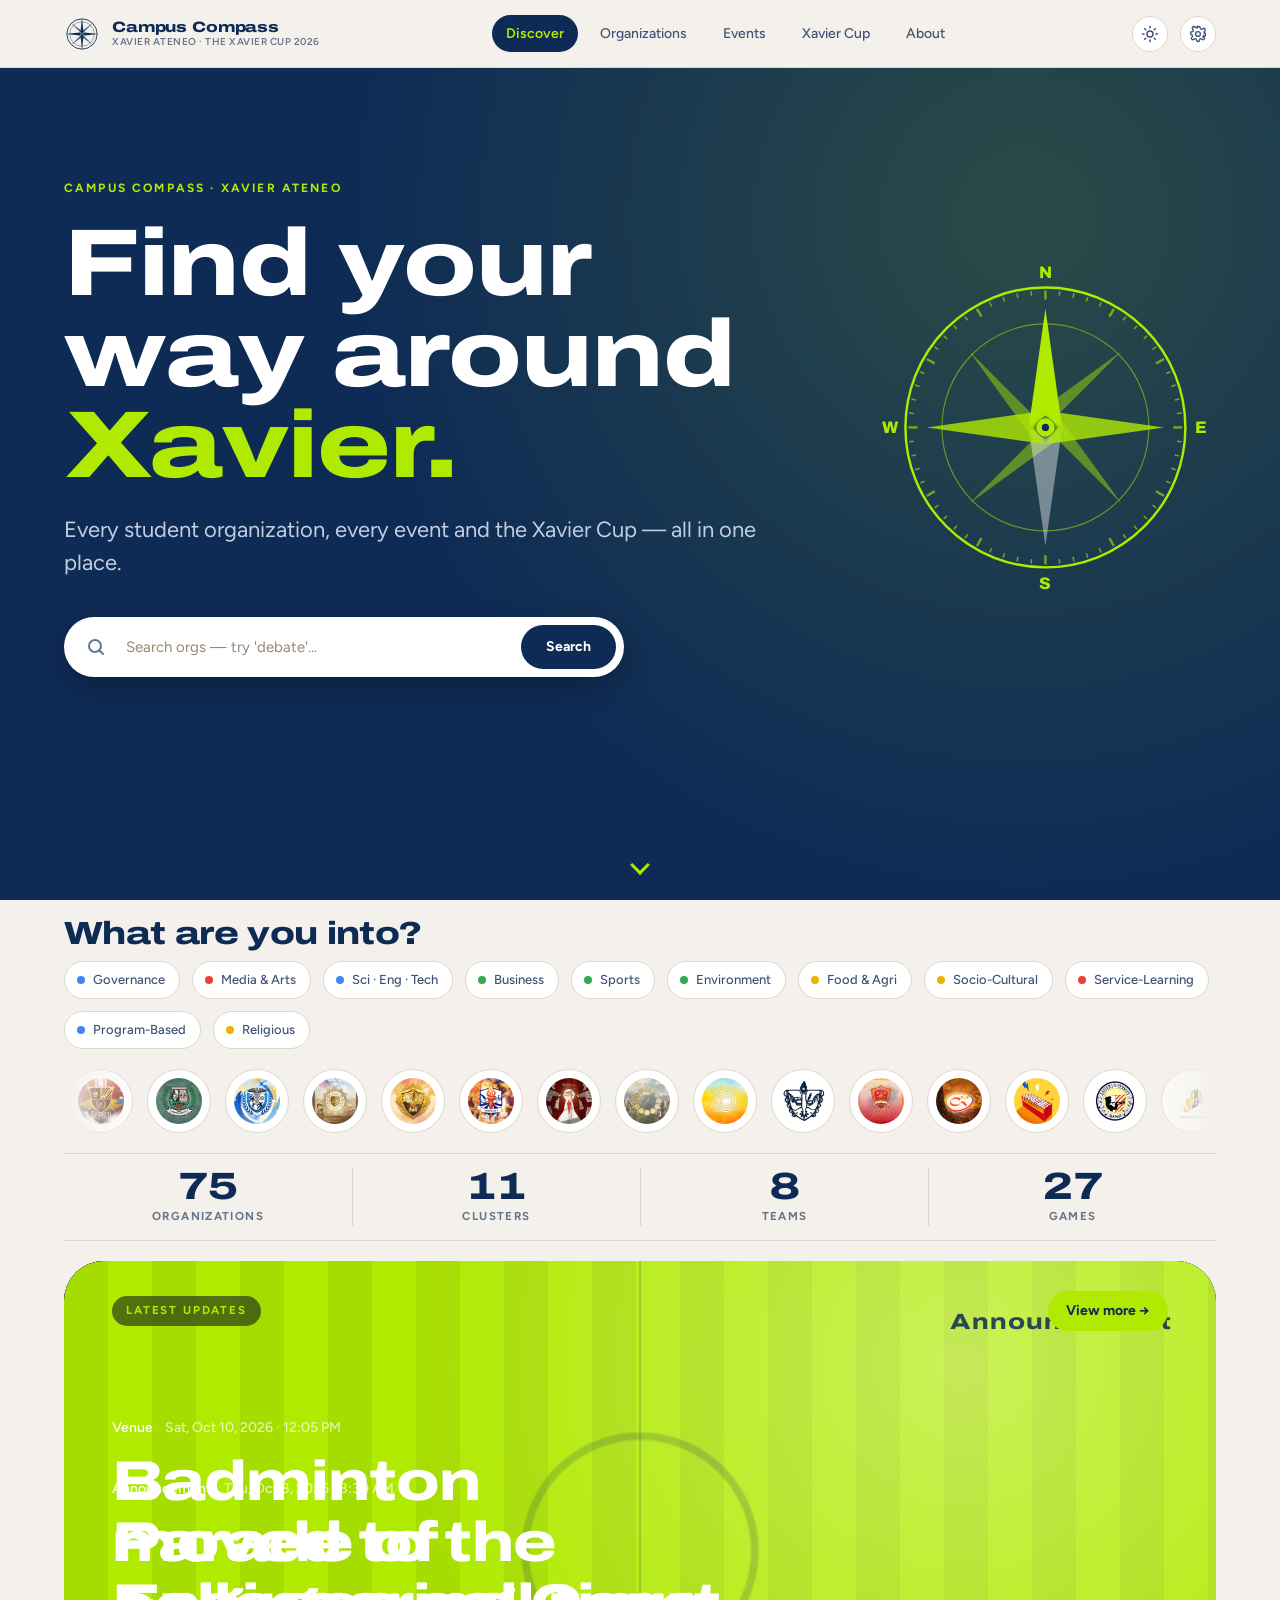
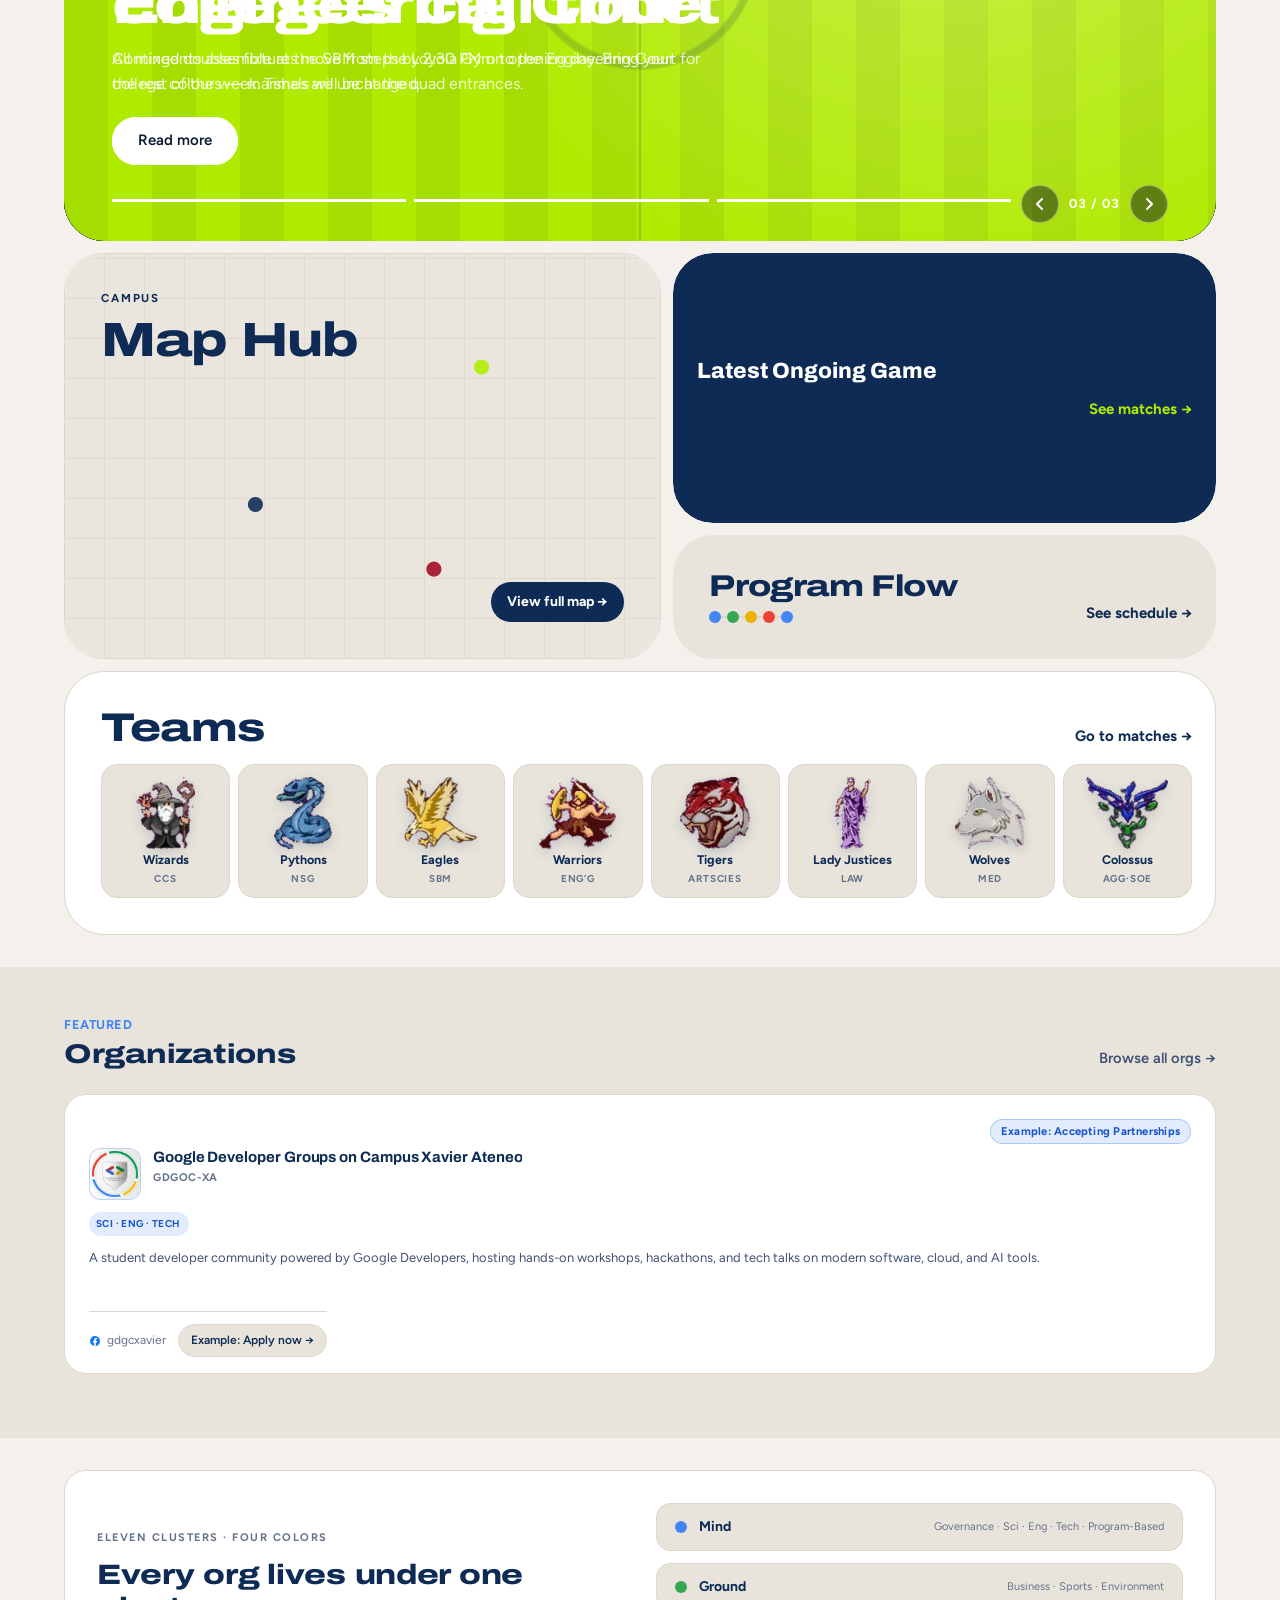
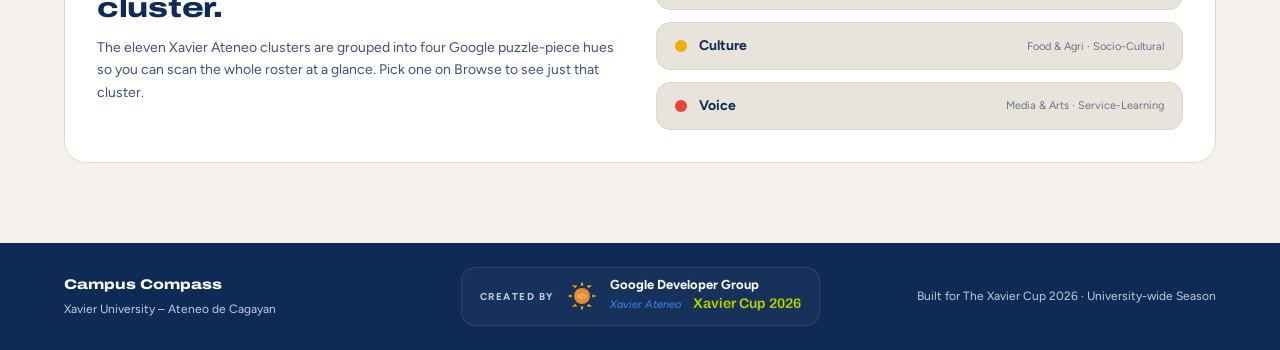
==== commit 17c65717: "Load the Xavier Cup from the tracker's live data The Cup tab, the Discover tiles and the map now sho" ====
--- a/docs/index.html
+++ b/docs/index.html
@@ -943,6 +943,7 @@
               <p class="cup-hero__tagline" data-cup-tagline></p>
               <p class="cup-hero__lede" data-cup-lede></p>
               <p class="cup-hero__preview" data-cup-preview hidden></p>
+              <p class="cup-hero__preview" data-cup-live hidden></p>
             </div>
             <img class="cup-hero__trophy" src="assets/illustrations/hero-trophy.svg" alt="" aria-hidden="true"/>
           </div>
--- a/docs/src/css/components/match-card.css
+++ b/docs/src/css/components/match-card.css
@@ -135,6 +135,15 @@
   font-weight: 800;
   font-size: 18px;
   line-height: 1.2;
+}
+/* A placement event's top three, under its name ("1st CCS · 2nd LAW …"). */
+.match__podium {
+  display: block;
+  margin-top: 4px;
+  font-family: var(--font-body);
+  font-weight: 600;
+  font-size: 12px;
+  color: var(--muted);
 }
 
 /* ---------- The box in the middle ---------- */
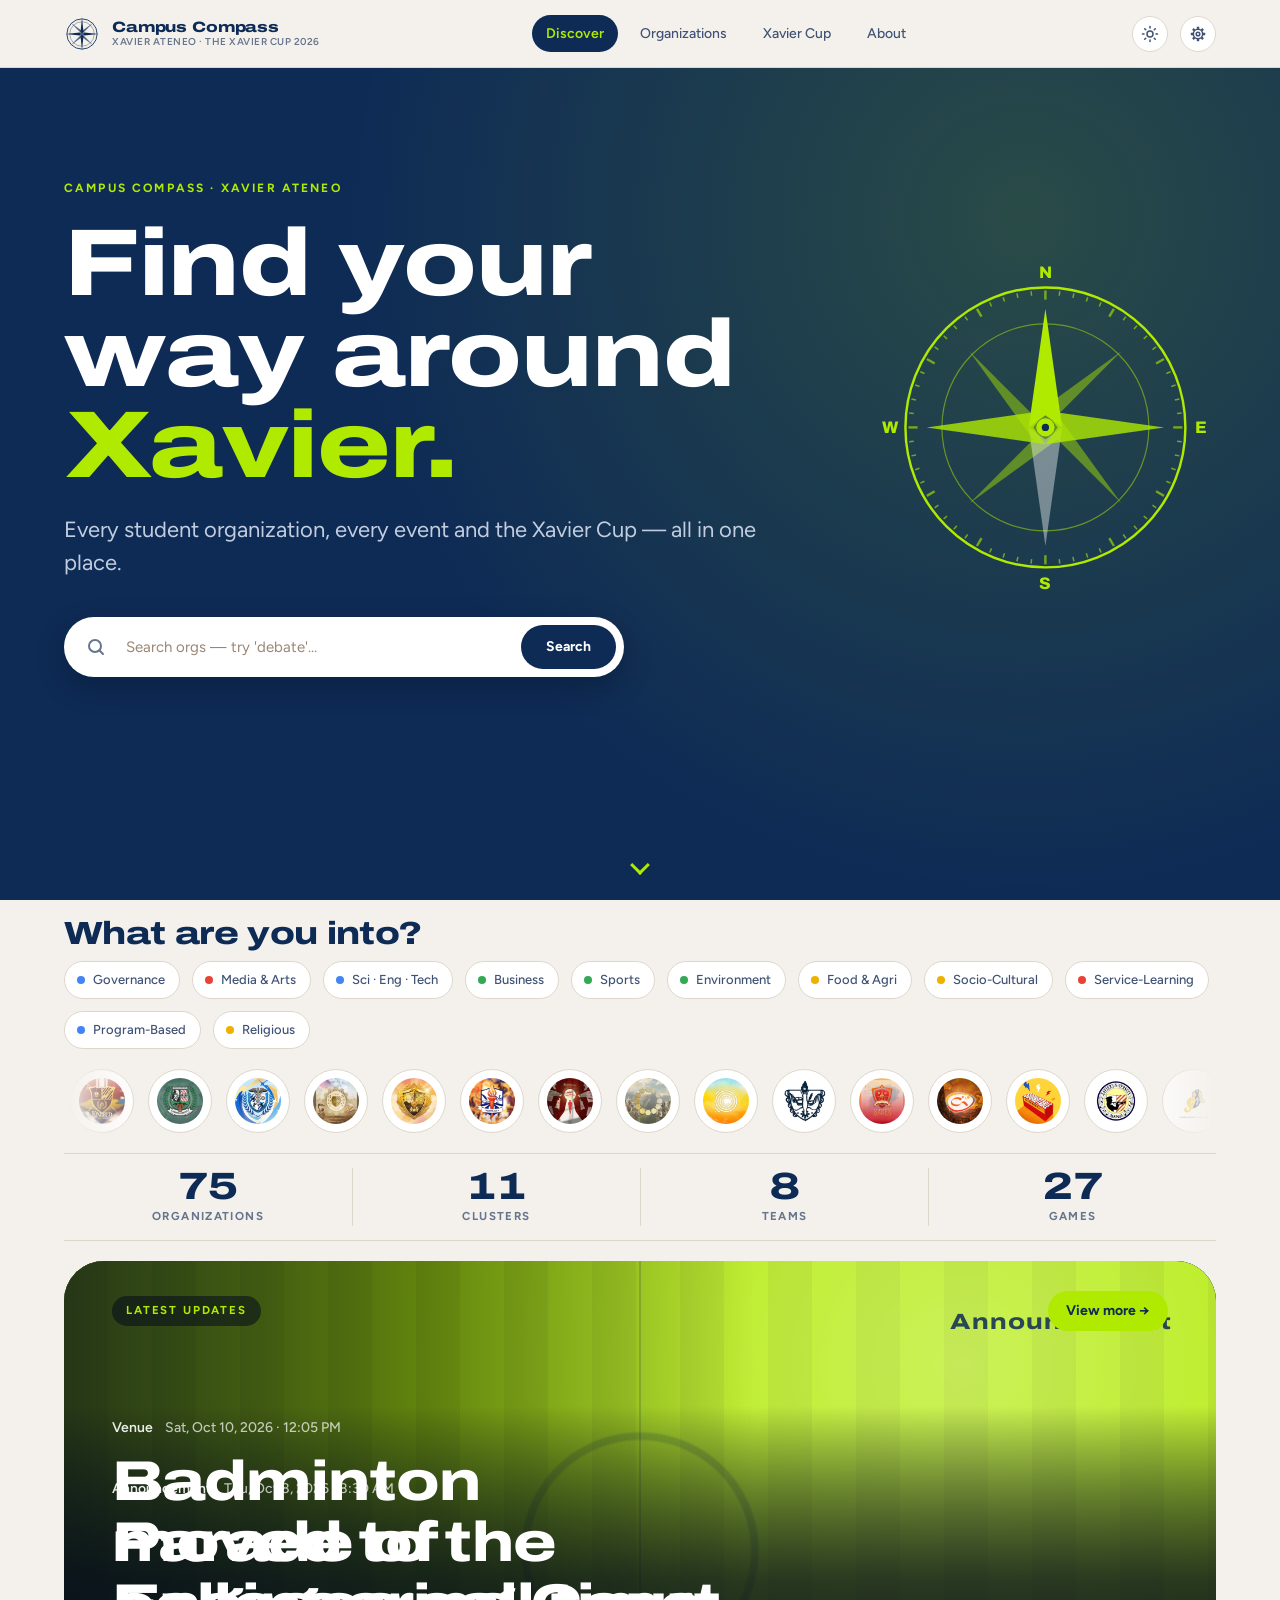
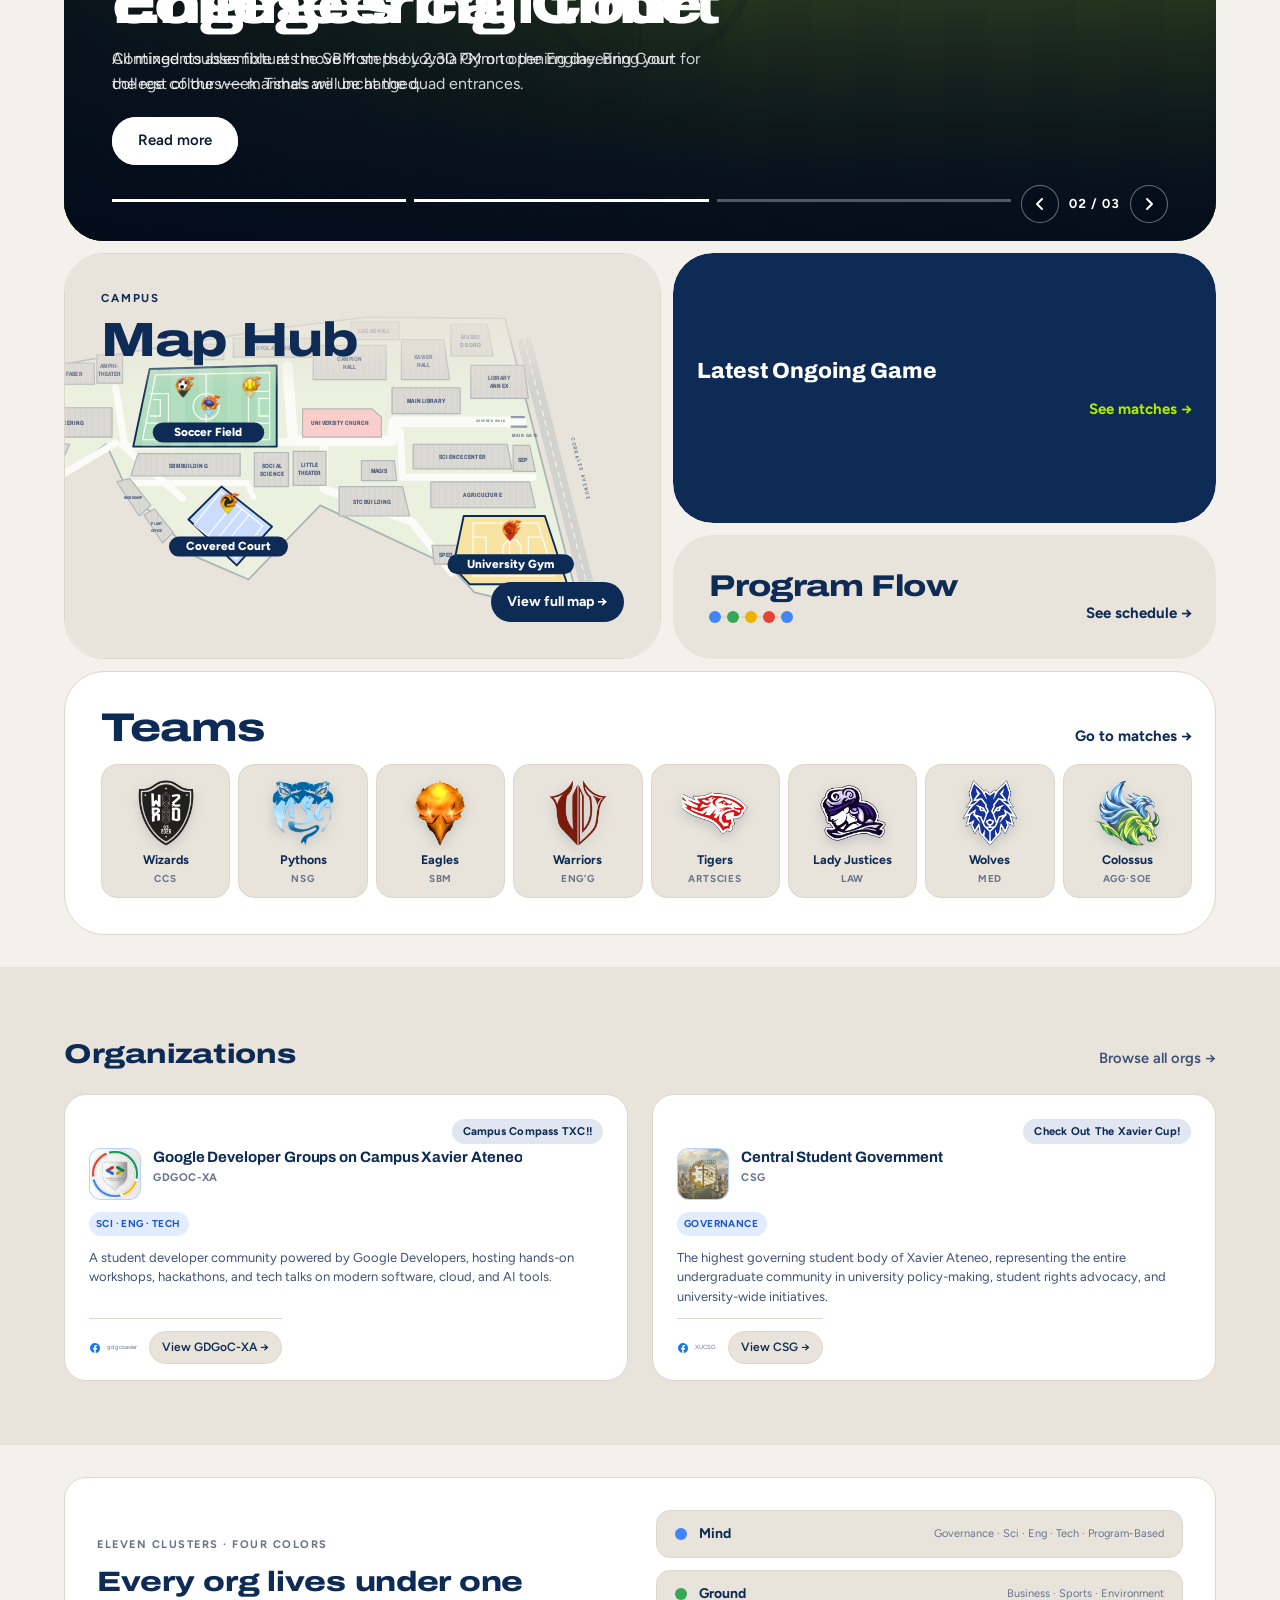
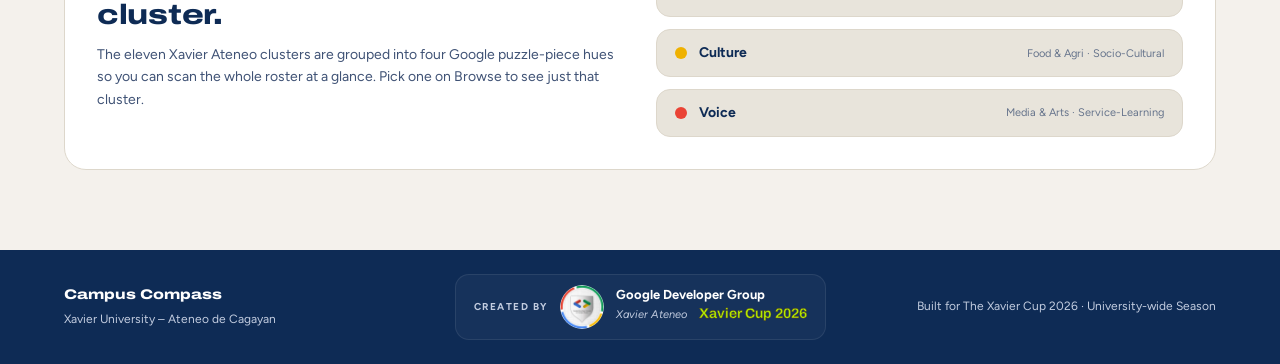
==== commit 2f46ec45: "Latest Version Campus Compass" ====
--- a/docs/index.html
+++ b/docs/index.html
@@ -3,6 +3,35 @@
 <head>
   <meta charset="UTF-8"/>
   <meta name="viewport" content="width=device-width, initial-scale=1.0"/>
+  <!-- Phones narrower than 500px: the page is laid out at 500px and the
+       phone shrinks the whole of it to fit, instead of squeezing the
+       layout to the screen. Everything scales together (nav, pop-ups,
+       map, cards), taps still land where they look. Set here, before the
+       first paint; again when the phone turns (landscape is wider, so it
+       gets the normal site). Wider screens are untouched. Pinch-zoom
+       still works. -->
+  <script>
+    (function () {
+      var LAYOUT = 500;
+      var meta = document.querySelector('meta[name="viewport"]');
+      function fit() {
+        var a = screen.width, b = screen.height;
+        // iOS reports the portrait size however the phone is held.
+        var landscape = window.matchMedia && matchMedia('(orientation: landscape)').matches;
+        var w = landscape ? Math.max(a, b) : Math.min(a, b);
+        var want = w && w < LAYOUT
+          ? 'width=' + LAYOUT + ', initial-scale=' + (w / LAYOUT).toFixed(4)
+          : 'width=device-width, initial-scale=1.0';
+        if (meta.getAttribute('content') !== want) meta.setAttribute('content', want);
+      }
+      fit();
+      addEventListener('orientationchange', fit);
+      addEventListener('resize', fit);
+    })();
+  </script>
+  <!-- The phone's address bar colour. A starting value: appearance.js
+       sets it to the ground of the theme and design actually showing. -->
+  <meta name="theme-color" content="#F4F1EC"/>
   <meta name="description" content="Campus Compass — a directory of every student organization at Xavier University – Ateneo de Cagayan."/>
   <title>Campus Compass · Xavier Ateneo</title>
   <link rel="icon" type="image/svg+xml" href="assets/illustrations/compass-rose.svg"/>
@@ -58,8 +87,8 @@
   <link rel="stylesheet" href="src/css/screens/events.css"/>
   <link rel="stylesheet" href="src/css/screens/cup.css"/>
 
-  <!-- Skin layer LAST of the design files: it overrides the beach
-       scene with the World Cup one, so it has to win. -->
+  <!-- Skin layer LAST of the design files: it switches between the
+       Xavier Cup tiles and the Sands of Time beach, so it has to win. -->
   <link rel="stylesheet" href="src/css/skins.css"/>
 
   <link rel="stylesheet" href="src/css/animations.css"/>
@@ -67,6 +96,10 @@
   <!-- Phone pass: media-query rules only, loaded last so it can adjust
        every screen without editing the files above. -->
   <link rel="stylesheet" href="src/css/mobile.css"/>
+
+  <!-- Hand adjustments made with the layout tool (?tweak), after
+       everything so they win. -->
+  <link rel="stylesheet" href="src/css/tweaks.css"/>
 
   <!-- Saved appearance, applied before the first paint.
        appearance.js owns these three values; this tiny copy exists
@@ -83,7 +116,7 @@
           theme === 'dark' || theme === 'light'
             ? theme
             : (matchMedia('(prefers-color-scheme: dark)').matches ? 'dark' : 'light'));
-        if (skin === 'txc' || skin === 'worldcup' || skin === 'sands') d.setAttribute('data-skin', skin);
+        if (skin === 'txc' || skin === 'sands') d.setAttribute('data-skin', skin);
         if (motion === 'full' || motion === 'reduced') d.setAttribute('data-motion', motion);
         else if (matchMedia('(prefers-reduced-motion: reduce)').matches) d.setAttribute('data-motion', 'reduced');
       } catch (e) { /* private mode — defaults in the markup stand */ }
@@ -100,8 +133,9 @@
     <div class="site-nav__wrap">
       <a class="brand" href="./" data-nav="landing">
         <span class="brand__mark" style="color: var(--compass-face);">
-          <!-- Inline compass rose so it picks up currentColor -->
-          <svg viewBox="0 0 100 100" role="img" aria-label="Compass Compass">
+          <!-- Inline compass rose so it picks up currentColor. Decorative:
+               the link is named by the words beside it. -->
+          <svg viewBox="0 0 100 100" aria-hidden="true" focusable="false">
             <circle cx="50" cy="50" r="42" fill="none" stroke="currentColor" stroke-width="2.4"/>
             <circle cx="50" cy="50" r="34" fill="none" stroke="currentColor" stroke-width="1"/>
             <polygon points="50,4 54,44 50,48 46,44" fill="currentColor"/>
@@ -132,11 +166,14 @@
       </a>
 
       <!-- Labels for the two configurable tabs are stamped from
-           data/site.js by router.js; the text here is the fallback. -->
+           data/site.js by router.js; the text here is the fallback.
+           Events ships hidden and router.js shows it only when site.js
+           turns the tab on, so a switched-off tab never flashes in the
+           nav while the scripts load. -->
       <nav class="nav-links" aria-label="Main">
         <button class="nav-links__item" data-nav="landing" data-nav-item="landing">Discover</button>
         <button class="nav-links__item" data-nav="browse"  data-nav-item="browse">Organizations</button>
-        <button class="nav-links__item" data-nav="events"  data-nav-item="events">Events</button>
+        <button class="nav-links__item" data-nav="events"  data-nav-item="events" hidden>Events</button>
         <button class="nav-links__item" data-nav="cup"     data-nav-item="cup">Xavier Cup</button>
         <button class="nav-links__item" data-nav="about"   data-nav-item="about">About</button>
       </nav>
@@ -144,9 +181,11 @@
       <div class="nav-actions">
         <button class="theme-toggle" data-theme-toggle aria-label="Toggle theme"></button>
         <button class="theme-toggle settings-btn" data-open-settings aria-label="Open settings" hidden>
-          <svg viewBox="0 0 24 24" fill="none" stroke="currentColor" stroke-width="1.8" stroke-linecap="round" stroke-linejoin="round" aria-hidden="true">
-            <circle cx="12" cy="12" r="3.2"/>
-            <path d="M19.4 14a1.7 1.7 0 0 0 .3 1.9l.1.1a2 2 0 1 1-2.8 2.8l-.1-.1a1.7 1.7 0 0 0-1.9-.3 1.7 1.7 0 0 0-1 1.5V20a2 2 0 1 1-4 0v-.1a1.7 1.7 0 0 0-1.1-1.5 1.7 1.7 0 0 0-1.9.3l-.1.1a2 2 0 1 1-2.8-2.8l.1-.1a1.7 1.7 0 0 0 .3-1.9 1.7 1.7 0 0 0-1.5-1H4a2 2 0 1 1 0-4h.1A1.7 1.7 0 0 0 5.6 7.6a1.7 1.7 0 0 0-.3-1.9l-.1-.1a2 2 0 1 1 2.8-2.8l.1.1a1.7 1.7 0 0 0 1.9.3H10a1.7 1.7 0 0 0 1-1.5V4a2 2 0 1 1 4 0v.1a1.7 1.7 0 0 0 1 1.5 1.7 1.7 0 0 0 1.9-.3l.1-.1a2 2 0 1 1 2.8 2.8l-.1.1a1.7 1.7 0 0 0-.3 1.9V10a1.7 1.7 0 0 0 1.5 1H20a2 2 0 1 1 0 4h-.1a1.7 1.7 0 0 0-1.5 1z"/>
+          <!-- A gear: round body, eight square teeth, a hole in the middle. -->
+          <svg viewBox="0 0 24 24" fill="none" stroke="currentColor" stroke-width="2" stroke-linejoin="round" aria-hidden="true">
+            <circle cx="12" cy="12" r="6.2"/>
+            <circle cx="12" cy="12" r="2.4"/>
+            <path stroke-width="3.2" d="M12 5.4V2.4M16.67 7.33L18.79 5.21M18.6 12H21.6M16.67 16.67L18.79 18.79M12 18.6V21.6M7.33 16.67L5.21 18.79M5.4 12H2.4M7.33 7.33L5.21 5.21"/>
           </svg>
         </button>
       </div>
@@ -175,7 +214,7 @@
     <nav class="nav-sheet__links" aria-label="Mobile">
       <button class="nav-sheet__item" data-nav="landing" data-nav-item="landing">Discover</button>
       <button class="nav-sheet__item" data-nav="browse"  data-nav-item="browse">Browse Organizations</button>
-      <button class="nav-sheet__item" data-nav="events"  data-nav-item="events">Events</button>
+      <button class="nav-sheet__item" data-nav="events"  data-nav-item="events" hidden>Events</button>
       <button class="nav-sheet__item" data-nav="cup"     data-nav-item="cup">The Xavier Cup</button>
       <button class="nav-sheet__item" data-nav="about"   data-nav-item="about">About</button>
     </nav>
@@ -284,7 +323,8 @@
           </section>
 
           <a class="dtile dtile--map" href="?screen=cup&amp;tab=map" data-go-tab="map">
-            <span class="dtile__mapart" aria-hidden="true"></span>
+            <!-- discover-map.js draws the campus here (the Map tab's drawing). -->
+            <span class="dtile__mapart" data-discover-map aria-hidden="true"></span>
             <p class="dtile__eyebrow">Campus</p>
             <h2 class="dtile__title">Map Hub</h2>
             <span class="dtile__cta">View full map →</span>
@@ -563,64 +603,6 @@
       <img class="palm-frond palm-frond--left-2"  src="assets/illustrations/palm-frond.svg" alt=""/>
       <img class="palm-frond palm-frond--right"   src="assets/illustrations/palm-frond.svg" alt=""/>
       <img class="palm-frond palm-frond--right-2" src="assets/illustrations/palm-frond.svg" alt=""/>
-    </div>
-
-    <!-- ============================================================
-         WORLD CUP SCENE — the other design, painted only when
-         data-skin="worldcup". It is a sibling of .hero-scene rather
-         than a rewrite of it, so the Sands of Time beach survives
-         intact and Settings can switch between the two.
-
-         Same three bands as the beach, same offsets, so the lockup
-         still lands on --shore:
-           SKY  →  STANDS (at --horizon)  →  PITCH (at --shore)
-         ============================================================ -->
-    <div class="cup-scene" aria-hidden="true">
-      <div class="cup-scene__sky"></div>
-
-      <!-- Floodlight towers, standing behind the stands -->
-      <span class="floodlight floodlight--left">
-        <span class="floodlight__head"></span>
-        <span class="floodlight__glow"></span>
-      </span>
-      <span class="floodlight floodlight--right">
-        <span class="floodlight__head"></span>
-        <span class="floodlight__glow"></span>
-      </span>
-
-      <!-- Terraces: three tiers of crowd, darkest at the back -->
-      <div class="cup-scene__stands">
-        <span class="stand-tier stand-tier--back"></span>
-        <span class="stand-tier stand-tier--mid"></span>
-        <span class="stand-tier stand-tier--front"></span>
-      </div>
-
-      <!-- Pitch-side hoardings, the band between crowd and grass -->
-      <div class="cup-scene__hoarding"></div>
-
-      <!-- The pitch. Mow stripes are a repeating gradient; the
-           markings are one SVG with non-scaling strokes, so the
-           lines stay the same weight at every viewport width. -->
-      <div class="cup-scene__pitch">
-        <svg class="pitch-lines" viewBox="0 0 1200 420" preserveAspectRatio="none">
-          <g fill="none" stroke="var(--cup-line)" stroke-width="3" vector-effect="non-scaling-stroke">
-            <line x1="0" y1="26" x2="1200" y2="26"/>
-            <ellipse cx="600" cy="26" rx="150" ry="52"/>
-            <circle cx="600" cy="26" r="4" fill="var(--cup-line)"/>
-            <rect x="380" y="330" width="440" height="120"/>
-            <rect x="500" y="392" width="200" height="60"/>
-            <path d="M 470 330 Q 600 404 730 330"/>
-          </g>
-        </svg>
-      </div>
-
-      <!-- Bunting in the corners, where the palms hang on the beach -->
-      <img class="pennant-string pennant-string--left"  src="assets/illustrations/pennants.svg" alt=""/>
-      <img class="pennant-string pennant-string--right" src="assets/illustrations/pennants.svg" alt=""/>
-
-      <!-- A ball on the grass, where the starfish sits on the sand -->
-      <img class="cup-accent cup-accent--ball" src="assets/illustrations/cup-ball.svg" alt=""/>
-      <img class="cup-accent cup-accent--ball2" src="assets/illustrations/cup-ball.svg" alt=""/>
     </div>
 
     <!-- ==== HERO CONTENT (overlaid on the scene) ==== -->
@@ -679,11 +661,8 @@
                 <circle cx="50" cy="50" r="2.4" fill="currentColor"/>
               </svg>
             </span>
-            <!-- Two centrepieces, one per design. The skin layer shows
-                 exactly one; both are sized by the same rules so the
-                 lockup geometry never moves. -->
+            <!-- The hourglass centrepiece of the Sands of Time design. -->
             <img class="lockup__hourglass lockup__piece lockup__piece--sands" src="assets/illustrations/hero-hourglass.svg" alt="Hourglass"/>
-            <img class="lockup__hourglass lockup__piece lockup__piece--worldcup" src="assets/illustrations/hero-trophy.svg" alt="Trophy"/>
             <span class="lockup__hourglass-shadow" aria-hidden="true"></span>
             <span class="lockup__sand-mound" aria-hidden="true"></span>
           </span>
@@ -1087,21 +1066,31 @@
     <!-- ==================== MAP ==================== -->
     <div class="cup-view" id="cup-view-map" role="tabpanel" aria-labelledby="cup-tab-map" data-cup-view="map" hidden>
       <div class="wrap">
-        <!-- CONSOLIDATED MAP -->
-        <section class="cup-section" data-cup-map-section>
-          <div class="cup-section__head">
-            <div>
-              <h2 class="cup-section__title">Where the games are</h2>
-              <p class="cup-section__hint">The campus, with every venue in play this season. Tap a venue or a sport to see its live games, upcoming games and results.</p>
-            </div>
-          </div>
-
+        <!-- The map fills the view; venue/game information floats above it. -->
+        <section class="cup-section" data-cup-map-section aria-label="Interactive campus map">
           <div class="cup-map-grid">
             <div class="cup-map-panel">
               <div class="cup-map-panel__inner" data-cup-map></div>
               <div class="cup-map-panel__legend" data-cup-legend></div>
             </div>
-            <aside class="venue-panel" data-cup-venue-panel aria-live="polite"></aside>
+            <div class="cup-map-heading">
+              <p class="panel__kicker">Explore the campus</p>
+              <h2 class="cup-section__title">Where the games are</h2>
+              <p class="cup-section__hint">Tap a venue or sport to see its games.</p>
+            </div>
+            <aside class="cup-map-list" data-cup-map-list aria-label="Venues and games">
+              <button class="cup-map-list__toggle" type="button" data-cup-map-list-toggle
+                      aria-expanded="true" aria-controls="cup-map-list-content" aria-label="Collapse games panel">
+                <span class="cup-map-list__handle" aria-hidden="true"></span>
+                <span class="cup-map-list__label"><strong data-cup-map-list-title>Venues &amp; games</strong>
+                  <span data-cup-map-list-note>Choose a venue to explore</span></span>
+                <svg class="cup-map-list__chevron" viewBox="0 0 20 20" fill="none" stroke="currentColor" stroke-width="1.8" aria-hidden="true"><path d="m5 8 5 5 5-5"/></svg>
+              </button>
+              <div class="cup-map-list__content" id="cup-map-list-content">
+                <div class="venue-panel" data-cup-venue-panel aria-live="polite" aria-label="Venue details"></div>
+                <div data-cup-off-campus></div>
+              </div>
+            </aside>
           </div>
         </section>
       </div>
@@ -1118,8 +1107,8 @@
   </main>
 
   <!-- ============================================================
-       ABOUT — what this is, who made it. Team tiles are rendered
-       by screens/about.js from data/team.js.
+       ABOUT — what this is, who made it. The team is rendered by
+       screens/about.js from data/team.js.
        ============================================================ -->
   <main id="screen-about" class="screen screen--about" hidden data-screen="about">
     <div class="ground-wash" aria-hidden="true"></div>
@@ -1142,15 +1131,16 @@
             <li><strong>Browse all 75 organizations</strong> across the eleven Xavier Ateneo clusters, one cluster at a time.</li>
             <li><strong>Search by interest</strong> &mdash; type <em>coders</em>, <em>farm</em>, <em>music</em> or <em>volunteer</em> and get the orgs that actually match.</li>
             <li><strong>Open any org</strong> for what they do, how to reach them, and their Facebook page.</li>
-            <li><strong>Find their tent</strong> on the fair map, with the spot lit and a landmark to walk toward.</li>
-            <li><strong>Check what&rsquo;s on</strong> under Events &mdash; every campus event, in date order, with the host org attached.</li>
+            <!-- data-about-feature: dropped while that feature is switched off (screens/about.js). -->
+            <li data-about-feature="fair-map"><strong>Find their tent</strong> on the fair map, with the spot lit and a landmark to walk toward.</li>
+            <li data-about-feature="events"><strong>Check what&rsquo;s on</strong> under Events &mdash; every campus event, in date order, with the host org attached.</li>
             <li><strong>Follow The Xavier Cup</strong> &mdash; every fixture, one map of the venues, and the season&rsquo;s news in one tab.</li>
           </ul>
         </article>
 
         <article class="about-card about-card--gdg">
           <div class="about-gdg">
-            <img class="about-gdg__mark" src="assets/illustrations/gdg-credit.svg" alt="" aria-hidden="true"/>
+            <img class="about-gdg__mark" src="assets/brand/gdg-xavier-logo.webp" alt="" aria-hidden="true" width="72" height="72" decoding="async"/>
             <div>
               <h2 class="about-card__title">Built by GDG on Campus</h2>
               <p class="about-gdg__org">Google Developer Groups on Campus &mdash; Xavier Ateneo</p>
@@ -1174,9 +1164,15 @@
            contact. Set contact.email to null there to drop it. -->
       <section class="about-contact" data-about-contact hidden></section>
 
-      <section class="about-team">
-        <h2 class="about-team__title">People behind the project</h2>
-        <div class="team-grid" data-team-grid></div>
+      <!-- The team: the CEO, the founders and the developers, a list
+           each. Filled by screens/about.js from data/team.js →
+           TEAM_GROUPS. -->
+      <section class="about-team" aria-labelledby="about-team-title">
+        <header class="about-team__head">
+          <p class="about-team__eyebrow">People behind the project</p>
+          <h2 class="about-team__title" id="about-team-title">Who we are</h2>
+        </header>
+        <div class="team-groups" data-team-groups></div>
       </section>
     </div>
   </main>
@@ -1250,11 +1246,10 @@
         <div class="settings__row" data-settings-row="design">
           <div class="settings__label">
             <span class="settings__name">Design</span>
-            <span class="settings__hint">This season&rsquo;s Xavier Cup look, the World Cup pitch, or the original Sands of Time beach.</span>
+            <span class="settings__hint">This season&rsquo;s Xavier Cup look, or the original Sands of Time beach.</span>
           </div>
           <div class="seg" role="group" aria-label="Design">
             <button class="seg__btn" type="button" data-set-skin="txc" aria-pressed="false">Xavier Cup 2026</button>
-            <button class="seg__btn" type="button" data-set-skin="worldcup" aria-pressed="false">World Cup</button>
             <button class="seg__btn" type="button" data-set-skin="sands"    aria-pressed="false">Sands of Time</button>
           </div>
         </div>
@@ -1290,7 +1285,7 @@
 
       <div class="gdg-credit">
         <span class="gdg-credit__label">Created by</span>
-        <img class="gdg-credit__mark" src="assets/illustrations/gdg-credit.svg" alt="GDG"/>
+        <img class="gdg-credit__mark" src="assets/brand/gdg-xavier-logo.webp" alt="Google Developer Groups on Campus Xavier" width="44" height="44" loading="lazy" decoding="async"/>
         <div class="gdg-credit__text">
           <span class="gdg-credit__org">Google Developer Group</span>
           <span>
--- a/docs/src/css/tokens.css
+++ b/docs/src/css/tokens.css
@@ -48,8 +48,8 @@
   /* ============================================================
      THE XAVIER CUP — pitch green, trophy gold, floodlit white.
      Defined in BOTH skins on purpose: the Cup tab keeps its own
-     identity whichever design the visitor has chosen. Everything
-     world-cup-shaped reads from these and nothing else.
+     identity whichever design the visitor has chosen. The Cup
+     screen's pitch and trophy colours read from these.
      ============================================================ */
   --cup-green:      #0E7A43;
   --cup-green-dk:   #0A5B32;
@@ -245,8 +245,8 @@
   /* ============================================================
      MATCH ROLES — used by the team picker, match cards, featured
      match and calendar, which all three designs share. They point
-     at each design's own accents, so World Cup and Sands of Time
-     pick them up with no extra rules. The Xavier Cup 2026 design
+     at each design's own accents, so Sands of Time picks them
+     up with no extra rules. The Xavier Cup 2026 design
      sets them directly (bottom of this file).
      ============================================================ */
   --tx-tile:          var(--ocean-deep);
@@ -504,126 +504,11 @@
 }
 
 /* ============================================================
-   WORLD CUP SKIN — data-skin="worldcup" on <html>.
-
-   Only the palette changes here; the structural swaps (which
-   scene is painted, hourglass vs trophy) are in skins.css.
-   The four cluster hues are deliberately untouched: they are the
-   org taxonomy, not the season's decoration.
-
-   Two blocks, and they must stay in step — anything declared in
-   the day block needs a night value below it, or dark mode will
-   inherit a daylight colour.
-   ============================================================ */
-:root[data-skin="worldcup"] {
-  /* ---------- Ground / neutrals — chalk and clipped grass ---------- */
-  --ground:        #EDF4EE;
-  --ground-2:      #DFECE1;
-  --surface:       #FFFFFF;
-  --surface-2:     #E4EFE6;
-  --ink:           #11251A;
-  --ink-2:         #3A5444;
-  --muted:         #6B8574;
-  --border:        #D2E2D6;
-  --border-strong: #AEC8B5;
-
-  /* ---------- Primary accents — pitch green and trophy gold ---------- */
-  --ocean:         #0E7A43;
-  --ocean-deep:    #0A5B32;
-  --ocean-soft:    #DDF0E4;
-  --sun:           #EFB100;
-  --sun-deep:      #B98604;
-  --sun-soft:      #FCEFCF;
-
-  --startup-soft:  #FCEFCF;
-  --startup-ink:   #8A5E08;
-  --startup-edge:  #EFB100;
-
-  --compass-face:  #C9A227;
-  --compass-tick:  #AEC8B5;
-
-  --focus-ring: 0 0 0 3px rgba(14, 122, 67, 0.45);
-
-  --shadow-sm: 0 2px 8px rgba(12, 48, 28, 0.08);
-  --shadow-md: 0 6px 18px rgba(12, 48, 28, 0.10);
-  --shadow-lg: 0 14px 40px rgba(12, 48, 28, 0.16);
-  --shadow-modal: 0 30px 80px rgba(6, 26, 16, 0.38);
-
-  /* ---------- Hero content sitting on the pitch ----------
-     The lockup, tagline and chips are shared markup; re-pointing
-     these tokens re-dresses them without touching a rule. */
-  --scene-ink:       #F2FBF4;
-  --scene-ink-warm:  #FFFFFF;
-  --scene-ink-muted: #CFE7D7;
-  --scene-ink-halo:  rgba(6, 40, 22, 0.55);
-
-  --scene-word-orange:  #FBD96B;   /* "Campus" */
-  --scene-word-cream:   #0A3A22;   /* the outline around both words */
-  --scene-word-stroke:  #FFFFFF;   /* "Compass" */
-  --scene-tagline-fill:   #FFFFFF;
-  --scene-tagline-stroke: #0A5B32;
-
-  --scene-chip-bg:      #FFFFFF;
-  --scene-chip-ink:     #11251A;
-  --scene-search-btn:   #0A5B32;
-  --scene-card-cream:   #FFFFFF;
-}
-
-:root[data-skin="worldcup"][data-theme="dark"] {
-  --ground:        #0C1712;
-  --ground-2:      #101F18;
-  --surface:       #16261D;
-  --surface-2:     #1D3227;
-  --ink:           #E9F5EC;
-  --ink-2:         #BED6C6;
-  --muted:         #86A392;
-  --border:        #263E30;
-  --border-strong: #3B5A48;
-
-  --ocean:         #34B871;
-  --ocean-deep:    #1E9A58;
-  --ocean-soft:    #12301F;
-  --sun:           #F5C43C;
-  --sun-deep:      #C98A12;
-  --sun-soft:      #33280C;
-
-  --startup-soft:  #33280C;
-  --startup-ink:   #F5C43C;
-  --startup-edge:  #C98A12;
-
-  --compass-face:  #E3C766;
-  --compass-tick:  #3B5A48;
-
-  --focus-ring: 0 0 0 3px rgba(52, 184, 113, 0.5);
-
-  --shadow-sm: 0 2px 8px rgba(0, 0, 0, 0.4);
-  --shadow-md: 0 6px 18px rgba(0, 0, 0, 0.45);
-  --shadow-lg: 0 14px 40px rgba(0, 0, 0, 0.55);
-  --shadow-modal: 0 30px 80px rgba(0, 0, 0, 0.7);
-
-  --scene-ink:       #DCEFE2;
-  --scene-ink-warm:  #F0FBF3;
-  --scene-ink-muted: #A8C7B4;
-  --scene-ink-halo:  rgba(0, 0, 0, 0.6);
-
-  --scene-word-orange:  #FBD96B;
-  --scene-word-cream:   #04160D;
-  --scene-word-stroke:  #F2FBF4;
-  --scene-tagline-fill:   #F2FBF4;
-  --scene-tagline-stroke: #0A3A22;
-
-  --scene-chip-bg:      #1D3227;
-  --scene-chip-ink:     #E9F5EC;
-  --scene-search-btn:   #1E9A58;
-  --scene-card-cream:   #16261D;
-}
-
-/* ============================================================
    XAVIER CUP 2026 SKIN — data-skin="txc" on <html>. The default.
 
-   Navy, lime and cream, sampled from the TXC reference. Like the
-   World Cup skin, only the palette changes here; skins.css swaps
-   the landing scene for the tile layout and sets the type.
+   Navy, lime and cream, sampled from the TXC reference. Only the
+   palette changes here; skins.css swaps the landing scene for the
+   tile layout and sets the type.
 
    Rules the palette depends on (contrast):
      navy on white 14.0:1 · navy on cream 11.1:1 · lime on navy 9.8:1
--- a/docs/src/css/base.css
+++ b/docs/src/css/base.css
@@ -18,7 +18,10 @@
 
 html {
   color-scheme: light dark;
+  /* No text enlarging by the phone: under 500px the whole page is shrunk
+     to fit (the viewport script in index.html), evenly, words included. */
   -webkit-text-size-adjust: 100%;
+  text-size-adjust: 100%;
 }
 
 body {
--- a/docs/src/css/layout.css
+++ b/docs/src/css/layout.css
@@ -56,10 +56,13 @@
 }
 
 /* Booth split — the org's own card beside the Facebook preview + contact.
-   The hero itself is a plain card now and owns its own box in booth.css. */
+   The hero itself is a plain card now and owns its own box in booth.css.
+   minmax(0, …): a long unbroken line inside (a Page address with no
+   handle, e.g. DevCom's) is cut off with "…" instead of widening the
+   column and with it the whole pop-up. */
 .booth-grid {
   display: grid;
-  grid-template-columns: 2fr 1fr;
+  grid-template-columns: minmax(0, 2fr) minmax(0, 1fr);
   align-items: start;
   gap: var(--space-5);
   margin-top: var(--space-5);
@@ -114,7 +117,7 @@
 
 /* Tablet — 900px and below drops booth to 1 column, hides screen-index */
 @media (max-width: 900px) {
-  .booth-grid { grid-template-columns: 1fr; }
+  .booth-grid { grid-template-columns: minmax(0, 1fr); }
   .theme-block-grid { grid-template-columns: 1fr; gap: var(--space-5); }
   .explore-head { grid-template-columns: 1fr; }
 }
--- a/docs/src/css/components/nav.css
+++ b/docs/src/css/components/nav.css
@@ -36,7 +36,9 @@
 }
 .brand__mark {
   width: 36px; height: 36px;
-  animation: compassIdle 8s ease-in-out infinite;
+  rotate: var(--compass-rot, 0deg);      /* its heading; swings on a change of screen */
+  transition: var(--compass-swing);
+  animation: compassWobble 8s ease-in-out infinite;
   transform-origin: center;
 }
 .brand__text {
@@ -95,9 +97,9 @@
   display: grid; place-items: center;
   color: var(--ink-2);
   cursor: pointer;
-  transition: background 160ms, transform 160ms;
+  transition: background 160ms;
 }
-.theme-toggle:hover { background: var(--surface-2); transform: rotate(20deg); }
+.theme-toggle:hover { background: var(--surface-2); }
 .theme-toggle svg { width: 18px; height: 18px; }
 
 /* ---------- Mobile ---------- */
@@ -121,22 +123,6 @@
   .brand__sub { display: none; }
 }
 
-/* --- Hamburger morphs into an X while the nav sheet is open.
-       Rotating about the viewBox centre (11,11): each outer line
-       is first slid onto that centre, then turned, so the two
-       arms cross exactly there. The middle line just fades. --- */
-.nav-toggle svg line {
-  transform-box: view-box;
-  transform-origin: 11px 11px;
-  transition: transform 200ms ease, opacity 140ms ease;
-}
-.nav-toggle[aria-expanded="true"] svg line:nth-child(1) { transform: translateY(5px) rotate(45deg); }
-.nav-toggle[aria-expanded="true"] svg line:nth-child(2) { opacity: 0; }
-.nav-toggle[aria-expanded="true"] svg line:nth-child(3) { transform: translateY(-5px) rotate(-45deg); }
-
-@media (prefers-reduced-motion: reduce) {
-  .nav-toggle svg line { transition-duration: 0s; }
-}
 
 /* ============================================================
    Five nav items instead of three — Events and the Xavier Cup
--- a/docs/src/css/components/footer.css
+++ b/docs/src/css/components/footer.css
@@ -59,7 +59,8 @@
   color: var(--muted);
   text-transform: uppercase;
 }
-.gdg-credit__mark { width: 32px; height: 32px; flex: 0 0 auto; }
+/* The official GDG on Campus Xavier logo: round, so no box around it. */
+.gdg-credit__mark { width: 44px; height: 44px; flex: 0 0 auto; border-radius: 50%; }
 .gdg-credit__text { display: flex; flex-direction: column; }
 .gdg-credit__org {
   font-size: 13px;
--- a/docs/src/css/components/hero-lockup.css
+++ b/docs/src/css/components/hero-lockup.css
@@ -132,9 +132,9 @@
    Centred on the hourglass region (inset bottom matches the
    padding-bottom that reserves the puzzle row) and sitting
    BEHIND the hourglass, so the glass reads as standing in
-   front of the brand mark. compassIdle rotates it around
-   --compass-rot, which compass-orientation.js points at the
-   current screen — so it is a live indicator, not decoration. */
+   front of the brand mark. It turns to --compass-rot, which
+   compass-orientation.js points at the current screen (and wobbles
+   gently, compassWobble) — so it is a live indicator, not decoration. */
 .lockup__rose {
   position: absolute;
   /* translate-centred, not `margin:auto`: the rose is WIDER than the
@@ -153,7 +153,9 @@
 }
 .lockup__rose svg {
   width: 100%; height: 100%; display: block;
-  animation: compassIdle 14s ease-in-out infinite;
+  rotate: var(--compass-rot, 0deg);
+  transition: var(--compass-swing);
+  animation: compassWobble 14s ease-in-out infinite;
 }
 
 /* At night the rose catches the hourglass's lantern light */
--- a/docs/src/css/components/cup-map.css
+++ b/docs/src/css/components/cup-map.css
@@ -20,34 +20,26 @@
   contain: inline-size;
 }
 
-/* The viewport is the drawing's shape. At 1× the canvas fills it
-   exactly; zoomed, the canvas grows and the viewport scrolls — by
-   dragging with a mouse, natively with a finger. */
+/* A real camera viewport: readable close-up first, with a full overview available. */
 .cup-map__viewport {
   position: relative;
-  aspect-ratio: 560 / 310;
+  height: clamp(480px, 66dvh, 780px);
   overflow: hidden;
   outline: none;
-}
-.cup-map__viewport.is-zoomed {
-  overflow: auto;
   cursor: grab;
-  scrollbar-width: thin;
+  touch-action: none;
+  overscroll-behavior: contain;
 }
 .cup-map__viewport.is-dragging { cursor: grabbing; }
 .cup-map__viewport:focus-visible { box-shadow: inset 0 0 0 3px var(--campus-select); }
-.cup-map__viewport[hidden],
-.cup-map__3d[hidden] { display: none; }
-
 .cup-map__canvas {
-  position: relative;
-  width: var(--canvas-w, 100%);
-  height: var(--canvas-h, 100%);
-  container-type: inline-size;
+  position: absolute;
+  width: 560px;
+  height: 310px;
+  transform-origin: 0 0;
   user-select: none;
   -webkit-user-select: none;
-  /* Sport icon size: grows with the map, within thumb-sized limits */
-  --icon: clamp(30px, 6.2cqw, 48px);
+  --icon: 44px;
 }
 .cup-map__canvas .campus {
   position: absolute;
@@ -167,13 +159,13 @@
 }
 .cup-map__markers > * { pointer-events: auto; }
 
-/* 2D placement: centred on their spot. In 3D, Mapbox places them. */
+/* Markers keep their screen size while the campus drawing zooms. */
 .cup-map__markers > .cup-tag,
 .cup-map__markers > .cup-sport {
   position: absolute;
   left: var(--x);
   top: var(--y);
-  transform: translate(-50%, -50%);
+  transform: scale(var(--marker-scale, 1)) translate(-50%, -50%);
 }
 
 /* ---------- Venue name tag ---------- */
@@ -320,11 +312,11 @@
   .cup-tag { font-size: 10.5px; padding: 2px 3px 2px 7px; }
   .cup-tag__count { font-size: 10px; min-width: 17px; padding: 0 5px; }
   /* Lean edge tags inwards (--lean, set per tag) so none is cut off */
-  .cup-map__markers > .cup-tag { transform: translate(var(--lean, -50%), -50%); }
+  .cup-map__markers > .cup-tag { transform: scale(var(--marker-scale, 1)) translate(var(--lean, -50%), -50%); }
 }
 
 /* ============================================================
-   CONTROLS — 2D / 3D and zoom, top right (the campus leaves that
+   CONTROLS — zoom and recenter, top right (the campus leaves that
    corner empty; bottom right is the gym)
    ============================================================ */
 .cup-map__dock {
@@ -337,7 +329,6 @@
   align-items: flex-end;
   gap: 8px;
 }
-.cup-map__modes,
 .cup-map__zoom {
   display: flex;
   flex-direction: column;
@@ -362,41 +353,6 @@
 .cup-map__btn:hover:not(:disabled) { background: var(--surface-2); }
 .cup-map__btn:disabled { color: var(--border-strong); cursor: default; }
 .cup-map__btn:focus-visible { outline: 2px solid var(--campus-select); outline-offset: -2px; }
-.cup-map__btn--mode {
-  font-family: var(--font-serif);
-  font-size: 12.5px;
-  font-weight: 800;
-  letter-spacing: 0.02em;
-}
-.cup-map__btn--mode[aria-pressed="true"] {
-  background: var(--campus-select);
-  color: var(--campus-on-select);
-}
-
-/* ============================================================
-   3D (Mapbox) — only ever shown when a token is set
-   ============================================================ */
-.cup-map__3d {
-  position: relative;
-  aspect-ratio: 560 / 310;
-  min-height: 320px;
-  --icon: 44px;
-}
-.cup-map__3d.is-far .cup-sport__name { display: none; }
-.cup-map__3d-note {
-  position: absolute;
-  inset: 0;
-  display: grid;
-  place-content: center;
-  gap: var(--space-2);
-  padding: var(--space-5);
-  text-align: center;
-  font-size: 14px;
-  line-height: 1.5;
-  color: var(--ink-2);
-}
-.cup-map__3d-note strong { color: var(--ink); }
-
 /* ============================================================
    MINI MAP — one venue lit, in a match's detail view
    ============================================================ */
@@ -412,6 +368,22 @@
   dominant-baseline: middle;
 }
 
+/* ---------- Preview (the Map Hub tile on Discover) ---------- */
+.campus__mini-tag--preview text { font-size: 10px; }
+.campus__mini-tag.is-live rect { fill: var(--campus-live); }
+.campus__mini-tag.is-live text { fill: var(--campus-on-live); }
+.campus__pulse {
+  fill: var(--campus-live);
+  stroke: var(--campus-on-live);
+  stroke-width: 1.5;
+  transform-box: fill-box;
+  transform-origin: center;
+  animation: campusPulse 1.6s ease-in-out infinite;
+}
+@keyframes campusPulse { 50% { transform: scale(1.5); opacity: 0.55; } }
+@media (prefers-reduced-motion: reduce) { .campus__pulse { animation: none; } }
+:root[data-motion="reduced"] .campus__pulse { animation: none; }
+
 /* ---------- Legend ---------- */
 .cup-legend {
   display: flex;
@@ -589,18 +561,128 @@
   .cup-sport__icon { transition: none; }
 }
 
-/* On a phone the map is too small to give a corner to the controls,
-   so they become a strip under it. */
-@media (max-width: 560px) {
-  .cup-map__dock {
-    position: static;
-    flex-direction: row;
-    justify-content: flex-end;
-    padding: 6px;
-    border-top: 1px solid var(--border);
+/* Outside venue cards reuse site tokens in every skin. */
+.venue-location { display: grid; justify-items: start; gap: var(--space-2); margin-block: var(--space-3); }
+.outside-venues { margin-top: var(--space-5); border: 1px solid var(--border); border-radius: var(--radius-lg); background: var(--surface); }
+.outside-venues summary { display: flex; justify-content: space-between; align-items: center; min-height: 64px; padding: var(--space-4); cursor: pointer; color: var(--ink); }
+.outside-venues summary > span:first-child { display: grid; gap: 4px; }
+.outside-venues__count { font-size: 12px; color: var(--muted); }
+.outside-venues__body { border-top: 1px solid var(--border); padding: var(--space-4); }
+.outside-games { display: grid; grid-template-columns: repeat(auto-fit, minmax(min(100%, 300px), 1fr)); gap: var(--space-3); margin-bottom: var(--space-4); }
+.outside-game { display: flex; align-items: center; gap: var(--space-3); min-width: 0; padding: var(--space-3); border: 1px solid var(--border); border-radius: var(--radius); text-align: left; background: var(--surface-2); color: var(--ink); cursor: pointer; }
+.outside-game:hover, .outside-game.is-selected { border-color: var(--campus-select); }
+.outside-game img { object-fit: contain; flex: 0 0 48px; }
+.outside-game__initial { display: grid; place-items: center; width: 48px; height: 48px; flex: 0 0 48px; border-radius: 50%; background: var(--campus-ground); font-weight: 800; }
+.outside-game__body { display: grid; flex: 1; min-width: 0; gap: 4px; overflow-wrap: anywhere; font-size: 12px; }
+.outside-game__body strong { font-size: 14px; }
+.outside-venues__locations { display: grid; gap: var(--space-3); }
+.outside-venues__locations article { border-top: 1px solid var(--border); padding-top: var(--space-2); }
+.cup-map__btn { min-width: 44px; min-height: 44px; font-size: 23px; }
+.cup-map__dock { top: 12px; right: 12px; }
+/* ============================================================
+   MAP WORKSPACE — full available screen with a floating glass list.
+   Scoped to Map: the website navigation and other tabs keep their layout.
+   ============================================================ */
+#screen-cup.is-map-view { padding-bottom: 0; }
+#screen-cup.is-map-view [data-cup-hero] { display: none; }
+#screen-cup.is-map-view .cup-tabs { margin-top: 0; }
+#cup-view-map > .wrap { width: 100%; max-width: none; padding: 0; }
+#cup-view-map [data-cup-map-section] { padding: 0; }
+#cup-view-map .cup-map-grid {
+  --map-glass: color-mix(in srgb, var(--surface) 84%, transparent);
+  display: block;
+  position: relative;
+  height: calc(100dvh - var(--cup-map-top, 144px));
+  min-height: 360px;
+  overflow: hidden;
+  isolation: isolate;
+  background: var(--campus-ground);
+}
+#cup-view-map .cup-map-panel { height: 100%; padding: 0; border: 0; border-radius: 0; box-shadow: none; }
+#cup-view-map .cup-map-panel__inner,
+#cup-view-map .cup-map,
+#cup-view-map .cup-map__viewport { height: 100%; }
+#cup-view-map .cup-map { border-radius: 0; }
+#cup-view-map .cup-map-heading,
+#cup-view-map .cup-map-list,
+#cup-view-map .cup-map-panel__legend {
+  background: var(--map-glass);
+  backdrop-filter: blur(18px) saturate(1.15);
+  -webkit-backdrop-filter: blur(18px) saturate(1.15);
+  border: 1px solid color-mix(in srgb, var(--border-strong) 65%, transparent);
+  box-shadow: var(--shadow-md);
+}
+#cup-view-map .cup-map-heading {
+  position: absolute; z-index: 5; top: 20px; left: 20px;
+  padding: 14px 18px; border-radius: var(--radius-lg); max-width: 310px;
+  pointer-events: none;
+}
+#cup-view-map .cup-map-heading .cup-section__title { font-size: 21px; margin-top: 4px; }
+#cup-view-map .cup-map-heading .cup-section__hint { font-size: 12px; margin-top: 5px; }
+#cup-view-map .cup-map-list {
+  position: absolute; z-index: 7; top: 20px; right: 20px;
+  width: 360px; max-height: calc(100% - 40px); border-radius: var(--radius-lg);
+  display: flex; flex-direction: column; overflow: hidden; color: var(--ink);
+}
+.cup-map-list__toggle {
+  display: flex; align-items: center; gap: 12px; width: 100%; min-height: 72px;
+  padding: 14px 18px; text-align: left; cursor: pointer; flex-shrink: 0;
+}
+.cup-map-list__toggle:focus-visible { outline: 3px solid var(--campus-select); outline-offset: -4px; }
+.cup-map-list__label { display: grid; flex: 1; gap: 4px; min-width: 0; }
+.cup-map-list__label strong { font-size: 15px; font-weight: 800; overflow-wrap: anywhere; }
+.cup-map-list__label > span { font-size: 12px; color: var(--muted); }
+.cup-map-list__chevron { width: 20px; height: 20px; flex-shrink: 0; transition: transform 160ms; }
+[data-expanded="true"] .cup-map-list__chevron { transform: rotate(180deg); }
+.cup-map-list__handle { display: none; }
+.cup-map-list__content { overflow-y: auto; overscroll-behavior: contain; min-height: 0; scrollbar-width: thin; border-top: 1px solid var(--border); }
+.cup-map-list__content[hidden] { display: none; }
+#cup-view-map .venue-panel { padding: 18px; border: 0; border-radius: 0; background: transparent; }
+#cup-view-map .venue-panel__head { position: relative; padding-bottom: 14px; }
+#cup-view-map .has-selection .venue-panel__head { padding-top: 34px; }
+#cup-view-map .venue-panel__title { font-size: 18px; }
+#cup-view-map .venue-panel__hint { font-size: 12px; }
+#cup-view-map .venue-panel__clear { margin-top: 0; position: absolute; top: -4px; right: 0; min-height: 36px; }
+#cup-view-map .venue-panel__sports { flex-wrap: nowrap; overflow-x: auto; padding-bottom: 5px; margin-top: 12px; }
+#cup-view-map .venue-panel__sports > * { flex-shrink: 0; }
+#cup-view-map .venue-location:empty { display: none; }
+#cup-view-map .venue-location { margin-block: 10px; }
+#cup-view-map .mini-game { background: color-mix(in srgb, var(--surface-2) 72%, transparent); }
+#cup-view-map .mini-game:hover { background: color-mix(in srgb, var(--surface) 92%, transparent); }
+#cup-view-map .outside-venues { margin: 0; border-width: 1px 0 0; border-radius: 0; background: transparent; }
+#cup-view-map .outside-venues summary { min-height: 64px; padding: 14px 18px; }
+#cup-view-map .outside-games { grid-template-columns: 1fr; }
+#cup-view-map .outside-game { background: color-mix(in srgb, var(--surface-2) 72%, transparent); }
+#cup-view-map .cup-map__dock { top: auto; right: auto; left: 20px; bottom: 110px; }
+#cup-view-map .cup-map-panel__legend {
+  position: absolute; z-index: 5; left: 20px; bottom: 20px; margin: 0;
+  max-width: min(540px, calc(100% - 420px)); padding: 10px 14px; border-radius: var(--radius);
+  pointer-events: none;
+}
+#cup-view-map .cup-legend { font-size: 11px; gap: 5px 14px; }
+@media (max-width: 1000px) {
+  #cup-view-map .cup-map-grid { --sheet-height: 72px; }
+  #cup-view-map .cup-map-grid.is-list-expanded { --sheet-height: min(56%, 460px); }
+  /* Keep a single compact label on phones, whether the game sheet is open or closed. */
+  #cup-view-map .cup-map-heading {
+    top: 12px; left: 12px; width: max-content; max-width: calc(100% - 84px);
+    padding: 8px 12px; border-radius: var(--radius-pill);
   }
-  .cup-map__modes,
-  .cup-map__zoom { flex-direction: row; box-shadow: none; }
-  .cup-map__btn { width: 42px; height: 36px; }
-  .cup-map__btn + .cup-map__btn { border-top: 0; border-left: 1px solid var(--border); }
-}
+  #cup-view-map .cup-map-heading .cup-section__title {
+    font-size: 13px; line-height: 1.25; letter-spacing: -0.15px; margin: 0;
+    white-space: nowrap; overflow: hidden; text-overflow: ellipsis;
+  }
+  #cup-view-map .cup-map-heading .panel__kicker,
+  #cup-view-map .cup-map-heading .cup-section__hint { display: none; }
+  #cup-view-map .cup-map-list {
+    top: auto; left: 12px; right: 12px; bottom: max(12px, env(safe-area-inset-bottom));
+    width: auto; height: var(--sheet-height); max-height: calc(100% - 125px); border-radius: 22px;
+  }
+  .cup-map-list__toggle { position: relative; min-height: 72px; padding: 18px 16px 10px; }
+  .cup-map-list__handle { display: block; position: absolute; width: 32px; height: 4px; border-radius: 4px; top: 7px; left: calc(50% - 16px); background: var(--border-strong); }
+  #cup-view-map .cup-map__dock { top: 12px; right: 12px; left: auto; bottom: auto; }
+  #cup-view-map .cup-map-panel__legend { left: 12px; bottom: calc(var(--sheet-height) + 24px); max-width: calc(100% - 24px); padding: 7px 10px; }
+  #cup-view-map .cup-legend__item--hint { display: none; }
+  #cup-view-map .venue-panel { padding: 14px 16px; }
+  #cup-view-map .has-selection .venue-panel__head { padding-top: 30px; }
+}
--- a/docs/src/css/components/settings.css
+++ b/docs/src/css/components/settings.css
@@ -8,7 +8,6 @@
    ============================================================ */
 
 .settings-btn svg { width: 18px; height: 18px; }
-.settings-btn:hover { transform: rotate(45deg); }
 
 .settings { padding: var(--space-6); }
 
--- a/docs/src/css/components/match-card.css
+++ b/docs/src/css/components/match-card.css
@@ -65,6 +65,7 @@
 .match__sport { display: inline-flex; align-items: center; gap: 6px; min-width: 0; }
 .match__sport .sport-glyph { width: 15px; height: 15px; flex: 0 0 auto; color: var(--ink-2); }
 .match__icon { width: 18px; height: 18px; flex: 0 0 auto; object-fit: contain; }
+.match__sport .sport-picto { width: 20px; height: 20px; color: var(--ink); }
 .match__what { min-width: 0; overflow: hidden; text-overflow: ellipsis; white-space: nowrap; }
 .match__note {
   padding: 2px 8px;
@@ -218,18 +219,47 @@
 a.match__venue:hover { background: var(--surface-2); color: var(--ink); text-decoration: underline; }
 .match__day { white-space: nowrap; }
 
+/* "Selected team" on a picked team's game, with that team's logo (both
+   logos when both teams are picked; match-card.js → selectedTagHtml). */
 .match__mine {
   position: absolute;
-  top: -10px;
+  top: -12px;
   left: 16px;
-  padding: 2px 9px;
+  display: inline-flex;
+  align-items: center;
+  gap: 6px;
+  padding: 2px 10px 2px 3px;
   border-radius: var(--radius-pill);
   background: var(--tx-accent);
   color: var(--tx-on-accent);
   font-size: 10px;
   font-weight: 700;
   letter-spacing: 0.08em;
+  line-height: 1;
   text-transform: uppercase;
+  white-space: nowrap;
+}
+.match__mine-crests { display: inline-flex; }
+/* Each logo on a white disc, so a dark crest still reads on the lime;
+   a second one tucks in behind the first. */
+.match__mine-crest {
+  box-sizing: border-box;
+  width: 18px;
+  height: 18px;
+  padding: 1.5px;
+  border-radius: 50%;
+  background: #FFFFFF;
+  box-shadow: 0 0 0 1.5px var(--tx-accent);
+  object-fit: contain;
+}
+.match__mine-crest + .match__mine-crest { margin-left: -5px; }
+.match__mine-crest--initials {
+  display: grid;
+  place-items: center;
+  padding: 0;
+  font-size: 7px;
+  letter-spacing: 0;
+  color: #0E2B55;
 }
 
 /* ============================================================
--- a/docs/src/css/components/sports.css
+++ b/docs/src/css/components/sports.css
@@ -23,9 +23,12 @@
 /* ============================================================
    THE GRID OF SPORTS
    ============================================================ */
+/* Like the Olympics' list of sports: a card per sport, A to Z, its
+   pictogram (sport-pictograms.js) large in the brand colour and the
+   name under it. */
 .sport-grid {
   display: grid;
-  grid-template-columns: repeat(auto-fill, minmax(min(100%, 180px), 1fr));
+  grid-template-columns: repeat(auto-fill, minmax(min(100%, 168px), 1fr));
   gap: var(--space-3);
 }
 .sport-tile {
@@ -49,23 +52,26 @@
 .sport-tile__icon {
   display: grid;
   place-items: center;
-  width: 84px;
-  height: 84px;
+  width: 72px;
+  height: 72px;
   margin-bottom: var(--space-2);
-  border-radius: 50%;
-  background: var(--surface-2);
-}
+  color: var(--tx-primary);
+  transition: transform 220ms cubic-bezier(0.22, 1, 0.36, 1);
+}
+.sport-tile:hover .sport-tile__icon { transform: scale(1.06); }
+.sport-tile__icon .sport-picto { width: 68px; height: 68px; }
 .sport-tile__icon img { width: 60px; height: 60px; object-fit: contain; }
+/* A sport with no pictogram or picture: its first letter. */
 .sport-tile__letter {
   font-family: var(--font-serif);
-  font-size: 32px;
-  font-weight: 800;
-  color: var(--ink-2);
+  font-size: 40px;
+  font-weight: 800;
 }
 .sport-tile__name {
   font-family: var(--font-serif);
-  font-size: 18px;
-  font-weight: 800;
+  font-size: 17px;
+  font-weight: 800;
+  line-height: 1.2;
 }
 .sport-tile__divs {
   font-size: 11px;
@@ -96,6 +102,50 @@
 .sports-crumbs button:hover { color: var(--ink); text-decoration: underline; }
 .sports-crumbs [aria-current="page"] { font-weight: 700; color: var(--ink); }
 .sports-crumbs__sep { opacity: 0.6; }
+
+/* ---------- Getting back ----------
+   components/sports.js → backFloatHtml / endNavHtml. The pill floats
+   at the foot of the screen while the breadcrumb is out of sight
+   (screens/cup.js → watchSportsBack adds .is-shown); the end of the
+   page has the way back and the next sport. */
+.sports-float {
+  position: fixed;
+  left: 0;
+  right: 0;
+  bottom: calc(var(--space-4) + env(safe-area-inset-bottom, 0px));
+  z-index: 36;              /* over the page; under the menu sheet (38) and pop-ups (100) */
+  width: max-content;
+  margin-inline: auto;
+  box-shadow: var(--shadow-lg);
+  opacity: 0;
+  visibility: hidden;       /* and out of the tab order while put away */
+  transform: translateY(16px);
+  transition: opacity 200ms ease, transform 200ms ease, visibility 0s linear 200ms, background 160ms;
+}
+.sports-float.is-shown {
+  opacity: 1;
+  visibility: visible;
+  transform: none;
+  transition: opacity 200ms ease, transform 200ms ease, visibility 0s, background 160ms;
+}
+.sports-float.is-shown:hover { transform: translateY(-1px); }
+
+.sports-endnav {
+  display: flex;
+  flex-wrap: wrap;
+  justify-content: space-between;
+  gap: var(--space-3);
+  margin-top: var(--space-6);
+  padding-top: var(--space-5);
+  border-top: 1px solid var(--border);
+}
+.sports-endnav__kicker {
+  font-size: 11px;
+  font-weight: 700;
+  letter-spacing: 0.08em;
+  text-transform: uppercase;
+  opacity: 0.75;
+}
 
 /* Header: the sport's photo (or its placeholder), name on a fade. */
 .sport-head {
@@ -135,6 +185,7 @@
   transform: translateY(-50%);
   filter: drop-shadow(0 10px 18px rgba(0, 0, 0, 0.35));
 }
+.sport-head__mark.sport-picto { aspect-ratio: 1; color: rgba(255, 255, 255, 0.92); }
 .sport-head__text {
   display: grid;
   grid-template-columns: auto 1fr;
@@ -143,11 +194,25 @@
 }
 .sport-head__icon {
   grid-row: span 2;
-  width: 48px;
-  height: 48px;
+  display: grid;
+  place-items: center;
+  width: 52px;
+  height: 52px;
+  color: #FFFFFF;
+}
+.sport-head__icon .sport-picto { width: 100%; height: 100%; }
+/* A picture or a letter instead of a pictogram: on a white disc. */
+.sport-head__icon img,
+.sport-head__icon .sport-tile__letter {
+  display: grid;
+  place-items: center;
+  width: 100%;
+  height: 100%;
   padding: 6px;
   border-radius: 50%;
   background: rgba(255, 255, 255, 0.92);
+  color: var(--tx-tile);
+  font-size: 24px;
   object-fit: contain;
 }
 .sport-head__name {
@@ -160,6 +225,16 @@
 .sport-head__stats { font-size: 14px; color: rgba(255, 255, 255, 0.86); }
 
 .sport-divs-row { margin-top: var(--space-4); }
+/* Many categories (Athletics' events, Esports' games): one row of
+   small chips that scrolls sideways (the chips are .cup-daychip). */
+.sport-cats {
+  display: flex;
+  gap: 6px;
+  overflow-x: auto;
+  scrollbar-width: none;
+  padding-bottom: 2px;
+}
+.sport-cats::-webkit-scrollbar { display: none; }
 
 /* Sections down the page */
 .sport-sec { margin-top: var(--space-7); }
@@ -196,6 +271,20 @@
 }
 
 /* ---------- Standings ---------- */
+/* One table per group, side by side where there is room. */
+.standings-groups {
+  display: grid;
+  grid-template-columns: repeat(auto-fit, minmax(min(100%, 300px), 1fr));
+  gap: var(--space-4);
+}
+.standings__group {
+  margin: 0 0 var(--space-2);
+  font-size: 12px;
+  font-weight: 800;
+  letter-spacing: 0.12em;
+  text-transform: uppercase;
+  color: var(--ink-2);
+}
 .standings-wrap {
   overflow-x: auto;
   border: 1px solid var(--border);
@@ -249,13 +338,7 @@
 .standings__crest--blank { display: inline-block; border-radius: 50%; background: var(--surface-2); }
 .standings__short { display: none; }
 
-/* ---------- Knockouts ---------- */
-.bracket {
-  display: grid;
-  grid-template-columns: repeat(2, minmax(0, 1fr));
-  align-items: center;
-  gap: var(--space-5);
-}
+/* ---------- The games below the podium (5th, 7th) ---------- */
 .bracket__col { display: flex; flex-direction: column; gap: var(--space-3); }
 .bracket__label {
   font-size: 11px;
@@ -264,7 +347,6 @@
   text-transform: uppercase;
   color: var(--muted);
 }
-.bracket__col--final .bracket__label:not(:first-child) { margin-top: var(--space-3); }
 
 .kobox {
   display: flex;
@@ -317,6 +399,209 @@
   background: transparent;
 }
 .kobox__tbd { font-size: 13px; color: var(--muted); }
+/* Who plays a slot before it is set, as the schedule writes it. */
+.kobox__seed {
+  font-size: 13px;
+  font-weight: 700;
+  color: var(--ink-2);
+  text-align: center;
+}
+.kobox__seed + .kobox__tbd { font-size: 11.5px; }
+
+/* Games for the places below the podium, in a row under the bracket. */
+.bracket-places {
+  display: grid;
+  grid-template-columns: repeat(auto-fit, minmax(min(100%, 200px), 1fr));
+  gap: var(--space-3) var(--space-5);
+  margin-top: var(--space-5);
+  padding-top: var(--space-4);
+  border-top: 1px solid var(--border);
+}
+.bracket__col--place .kobox--tbd { min-height: 72px; }
+
+/* The groups under the bracket: a gold head, the teams in table order. */
+.tgroups {
+  display: grid;
+  grid-template-columns: repeat(auto-fit, minmax(min(100%, 220px), 1fr));
+  gap: var(--space-4);
+  margin-top: var(--space-5);
+}
+.tgroup {
+  border: 1px solid var(--border);
+  border-radius: 16px;
+  overflow: hidden;
+  background: var(--surface);
+}
+.tgroup__head {
+  margin: 0;
+  padding: 8px 12px;
+  background: var(--tx-final);
+  color: var(--tx-on-final);
+  font-family: var(--font-serif);
+  font-size: 16px;
+  font-weight: 800;
+  text-align: center;
+}
+.tgroup__list { margin: 0; padding: 6px; list-style: none; }
+.tgroup__team {
+  display: flex;
+  align-items: center;
+  gap: 10px;
+  width: 100%;
+  padding: 7px 8px;
+  border-radius: 10px;
+  color: var(--ink);
+  text-align: left;
+  transition: background 160ms;
+}
+.tgroup__team:hover { background: var(--surface-2); }
+.tgroup__team.is-mine { box-shadow: inset 0 0 0 2px var(--tx-accent); }
+.tgroup__rank { width: 16px; font-weight: 800; color: var(--muted); font-variant-numeric: tabular-nums; }
+.tgroup__crest { width: 24px; height: 24px; flex: 0 0 auto; object-fit: contain; }
+.tgroup__crest--blank { display: inline-block; border-radius: 50%; background: var(--surface-2); }
+.tgroup__name { flex: 1 1 auto; min-width: 0; font-weight: 700; overflow: hidden; text-overflow: ellipsis; white-space: nowrap; }
+.tgroup__rec { font-weight: 700; color: var(--ink-2); font-variant-numeric: tabular-nums; }
+
+/* ---------- The bracket you slide through ----------
+   Markup: slideHtml() in components/sports.js; laid out and slid by
+   screens/cup.js (layoutSlide). Like the World Cup's: a chip per
+   round, the rounds side by side, each match two team bubbles; a
+   swipe snaps to the next round. Two rounds in view on a phone, three
+   on a tablet, four on a wide screen, each column at most 280px and
+   the whole centred; when every round fits there is nothing to slide
+   and the chips go (.kslide--all). */
+.kslide {
+  container: kslide / inline-size;
+  --kgap: 18px;   /* between two rounds */
+  --kcols: 2;     /* rounds in view */
+}
+.kslide__frame {
+  --kn: min(var(--kcols), var(--krounds, 2));
+  --kcol: min(280px, calc((100cqw - (var(--kn) - 1) * var(--kgap)) / var(--kn)));
+}
+@container kslide (min-width: 560px) { .kslide__frame { --kcols: 3; --kgap: 28px; } }
+@container kslide (min-width: 900px) { .kslide__frame { --kcols: 4; --kgap: 36px; } }
+
+.kslide__rounds {
+  display: flex;
+  gap: 6px;
+  margin-bottom: var(--space-3);
+  overflow-x: auto;
+  scrollbar-width: none;
+}
+.kslide__rounds::-webkit-scrollbar { display: none; }
+.kslide__round { flex: 0 0 auto; }
+.kslide--all .kslide__rounds { display: none; }
+.kslide__frame {
+  overflow-x: auto;
+  overflow-y: hidden;
+  transition: height 320ms cubic-bezier(0.4, 0, 0.2, 1);
+  scroll-snap-type: x mandatory;
+  overscroll-behavior-x: contain;
+  scrollbar-width: none;
+}
+.kslide__frame::-webkit-scrollbar { display: none; }
+.kslide__track {
+  display: flex;
+  align-items: flex-start;
+  gap: var(--kgap);
+  width: max-content;
+  margin-inline: auto;   /* centred when every round fits */
+}
+/* Room after the final, so the last round can slide to the left too. */
+.kslide__track::after { content: ""; flex: 0 0 calc((var(--kn) - 1) * (var(--kcol) + var(--kgap)) - var(--kgap)); }
+.kslide--all .kslide__track::after { display: none; }
+.kslide__col {
+  position: relative;
+  flex: 0 0 var(--kcol);
+  scroll-snap-align: start;
+  transition: height 260ms ease;
+}
+
+.kmatch {
+  position: absolute;
+  left: 0;
+  right: 0;
+  display: flex;
+  flex-direction: column;
+  gap: 4px;
+  color: var(--ink);
+  text-align: left;
+  transition: top 320ms cubic-bezier(0.4, 0, 0.2, 1);
+}
+.kmatch__head {
+  font-size: 11px;
+  font-weight: 600;
+  color: var(--muted);
+  white-space: nowrap;
+  overflow: hidden;
+  text-overflow: ellipsis;
+}
+.kmatch__head.is-live { color: var(--tx-live); font-weight: 700; }
+.kmatch__teams { display: flex; flex-direction: column; gap: 4px; }
+
+/* A team: a rounded bubble, its name and its score. */
+.kteam {
+  display: flex;
+  align-items: center;
+  gap: 6px;
+  min-width: 0;
+  height: 32px;
+  padding: 0 10px 0 8px;
+  border: 1px solid var(--border);
+  border-radius: 10px;
+  background: var(--surface);
+  font-size: 13px;
+  font-weight: 700;
+}
+button.kmatch:hover .kteam { border-color: var(--border-strong); }
+.kteam__crest { width: 20px; height: 20px; flex: 0 0 auto; object-fit: contain; }
+.kteam__crest--blank { display: inline-block; border-radius: 50%; background: var(--surface-2); }
+.kteam__name { flex: 1 1 auto; min-width: 0; overflow: hidden; text-overflow: ellipsis; white-space: nowrap; }
+.kteam__score {
+  min-width: 14px;
+  font-variant-numeric: tabular-nums;
+  text-align: center;
+}
+.kteam.is-winner .kteam__score { box-shadow: inset 0 -2px 0 var(--tx-accent); }
+.kteam.is-out { color: var(--muted); font-weight: 600; }
+.kteam.is-seed { border-style: dashed; background: transparent; color: var(--muted); font-weight: 600; }
+.kteam.is-mine { border-color: var(--tx-accent); box-shadow: inset 0 0 0 1px var(--tx-accent); }
+
+/* The line from the feeders (placed by layoutSlide): a bracket on the
+   right of the round before, then across to the match. */
+.kmatch__link {
+  display: none;
+  position: absolute;
+  border: 2px solid var(--border-strong);
+  border-left: 0;
+  border-radius: 0 6px 6px 0;
+  pointer-events: none;
+}
+.kmatch__link::after {
+  content: "";
+  position: absolute;
+  left: 100%;
+  top: calc(var(--kmid, 0px) - 1px);
+  width: calc(100% + 2px);
+  border-top: 2px solid var(--border-strong);
+}
+/* A winner from two rounds back (double elimination: the upper final
+   into the grand final): its line runs on across the round between. */
+.kmatch__link::before {
+  content: "";
+  position: absolute;
+  right: 100%;
+  top: calc(var(--krun-y, 0px) - 2px);
+  width: var(--krun, 0px);
+  border-top: 2px solid var(--border-strong);
+}
+/* Wider screens: a size up. */
+@container kslide (min-width: 560px) {
+  .kteam { height: 36px; gap: 8px; font-size: 14px; }
+  .kteam__crest { width: 22px; height: 22px; }
+  .kmatch__head { font-size: 12px; }
+}
 
 /* ============================================================
    A TEAM INSIDE A SPORT
@@ -390,27 +675,22 @@
    few screens rather than many.
    ============================================================ */
 @media (max-width: 560px) {
-  /* The sports as a list: picture left, words right. */
-  .sport-grid { grid-template-columns: minmax(0, 1fr); gap: var(--space-2); }
-  .sport-tile {
-    display: grid;
-    grid-template-columns: auto minmax(0, 1fr);
-    align-items: center;
-    column-gap: var(--space-3);
-    row-gap: 0;
-    padding: 10px 14px;
-    border-radius: 16px;
-    text-align: left;
-  }
-  .sport-tile__icon { grid-column: 1; grid-row: 1 / 4; width: 52px; height: 52px; margin: 0; }
+  /* The sports three across, pictogram over name, like the
+     Olympics app; the event count waits for the sport's page. */
+  .sport-grid { grid-template-columns: repeat(3, minmax(0, 1fr)); gap: 8px; }
+  .sport-tile { gap: 2px; padding: 14px 6px 10px; border-radius: 16px; }
+  .sport-tile__icon { width: 50px; height: 50px; margin-bottom: 4px; }
+  .sport-tile__icon .sport-picto { width: 48px; height: 48px; }
   .sport-tile__icon img { width: 38px; height: 38px; }
-  .sport-tile__name { font-size: 16px; }
-  .sport-tile__stats { margin-top: 0; font-size: 12.5px; }
+  .sport-tile__letter { font-size: 28px; }
+  .sport-tile__name { font-size: 13.5px; overflow-wrap: anywhere; }
+  .sport-tile__divs { display: none; }
+  .sport-tile__stats { margin-top: 0; font-size: 11px; line-height: 1.3; color: var(--muted); }
 
   .sports-crumbs { margin-bottom: var(--space-2); font-size: 13px; }
   .sport-head { min-height: 140px; padding: 14px 16px; border-radius: var(--radius-lg); }
   .sport-head__mark { width: 84px; right: 4%; }
-  .sport-head__icon { width: 38px; height: 38px; padding: 4px; }
+  .sport-head__icon { width: 40px; height: 40px; }
   .sport-head__name { font-size: 26px; }
   .sport-head__stats { font-size: 12.5px; }
   .sport-divs-row { margin-top: var(--space-3); }
@@ -438,8 +718,6 @@
   .standings__short { display: inline; }
   .standings__crest { width: 24px; height: 24px; }
 
-  /* Semifinals and final stay side by side: shorter than stacked. */
-  .bracket { gap: var(--space-3); }
   .bracket__col { gap: var(--space-2); }
   .kobox { gap: 4px; padding: 8px 10px; border-radius: 12px; }
   .kobox__crest { width: 20px; height: 20px; }
@@ -447,6 +725,10 @@
   .kobox__score { font-size: 14px; }
   .kobox__meta { padding-top: 4px; font-size: 11px; }
   .kobox--tbd { min-height: 76px; }
+  .kobox__seed { font-size: 12px; }
+  .bracket-places { margin-top: var(--space-4); padding-top: var(--space-3); gap: var(--space-2) var(--space-3); }
+  .tgroups { margin-top: var(--space-4); gap: var(--space-3); }
+  .bracket-places { grid-template-columns: repeat(2, minmax(0, 1fr)); }
 
   .team-head { gap: var(--space-3); padding: 14px; border-radius: var(--radius-lg); }
   .team-head__crest { width: 52px; height: 52px; }
--- a/docs/src/css/components/discover-grid.css
+++ b/docs/src/css/components/discover-grid.css
@@ -47,7 +47,15 @@
 .dtile--map { grid-area: map; min-height: 360px; background: var(--surface); border: 1px solid var(--border); }
 .dtile--map .dtile__title { font-size: clamp(30px, 4vw, 48px); }
 .dtile--map .dtile__eyebrow { color: var(--tx-primary); }
-.dtile__mapart { position: absolute; inset: 0; border-radius: inherit; overflow: hidden; z-index: 0;
+/* The real campus (discover-map.js draws it): the venues lit and named,
+   the heading read over a fade of the ground at the top. */
+.dtile__mapart { position: absolute; inset: 0; border-radius: inherit; overflow: hidden; z-index: 0; background: var(--campus-ground); }
+.dtile__mapart .campus { position: absolute; inset: 0; width: 100%; height: 100%; }
+.dtile__mapart .campus__fp.is-venue { stroke: var(--campus-select); stroke-width: 1.6; }
+.dtile__mapart::after { content: ""; position: absolute; inset: 0; pointer-events: none;
+  background: linear-gradient(180deg, var(--campus-ground) 0%, color-mix(in srgb, var(--campus-ground) 70%, transparent) 20%, transparent 34%); }
+/* Until it is drawn: a grid with three pins. */
+.dtile__mapart:empty {
   background:
     radial-gradient(circle at 70% 28%, var(--tx-accent) 0 7px, transparent 8px),
     radial-gradient(circle at 32% 62%, var(--tx-primary) 0 7px, transparent 8px),
--- a/docs/src/css/screens/booth.css
+++ b/docs/src/css/screens/booth.css
@@ -69,6 +69,10 @@
   color: var(--ink);
   letter-spacing: -1.2px;
   line-height: 1.05;
+  /* A word too long for a phone ("Communications" at 30px) breaks,
+     hyphenated where it can, instead of running past the card. */
+  overflow-wrap: anywhere;
+  hyphens: auto;
 }
 
 .booth-hero__tagline {
--- a/docs/src/css/screens/about.css
+++ b/docs/src/css/screens/about.css
@@ -113,10 +113,11 @@
   gap: var(--space-4);
 }
 .about-gdg__mark {
-  width: 44px;
-  height: 44px;
+  width: 72px;
+  height: 72px;
   flex: 0 0 auto;
   max-width: none;
+  border-radius: 50%;
 }
 .about-gdg__org {
   margin-top: 2px;
@@ -125,105 +126,103 @@
 }
 .about-card--gdg .btn { margin-top: var(--space-5); }
 
-/* ---------- The team ---------- */
+/* ---------- The team ----------
+   A "who we are" list (screens/about.js → hydrateTeam): a coloured
+   eyebrow and a big title centred above, then each group under its own
+   small heading, three people a row: a name with a small dot over the
+   position, no boxes, no photos. Two a row on a tablet, one on a phone. */
 .about-team {
   margin-top: var(--space-7);
 }
+.about-team__head {
+  margin-bottom: var(--space-7);
+  text-align: center;
+}
+.about-team__eyebrow {
+  margin-bottom: var(--space-2);
+  font-size: 12px;
+  font-weight: 700;
+  letter-spacing: 1.4px;
+  text-transform: uppercase;
+  color: var(--tx-primary);
+}
 .about-team__title {
   font-family: var(--font-serif);
-  font-size: 26px;
+  font-size: clamp(30px, 4vw, 42px);
   font-weight: 800;
-  letter-spacing: -0.6px;
-  color: var(--ink);
+  letter-spacing: -1px;
+  line-height: 1.08;
+  color: var(--ink);
+}
+
+.team-group + .team-group { margin-top: var(--space-7); }
+.team-group__name {
   margin-bottom: var(--space-5);
-}
-
-.team-grid {
+  padding-bottom: var(--space-2);
+  border-bottom: 1px solid var(--border);
+  font-size: 11.5px;
+  font-weight: 700;
+  letter-spacing: 1.4px;
+  text-transform: uppercase;
+  color: var(--muted);
+}
+.team-list {
   display: grid;
-  grid-template-columns: repeat(auto-fit, minmax(260px, 1fr));
-  gap: var(--space-4);
-}
-
-.person {
-  display: flex;
-  align-items: center;
-  gap: var(--space-4);
-  background: var(--surface);
-  border: 1px solid var(--border);
-  border-radius: var(--radius-lg);
-  padding: var(--space-4) var(--space-5);
-}
-
-/* Placeholder avatar: initials until a photo is dropped in.
-   Sized and shaped so swapping in an <img> changes nothing. */
-.person__avatar {
-  width: 56px;
-  height: 56px;
-  flex: 0 0 auto;
+  grid-template-columns: repeat(3, minmax(0, 1fr));
+  gap: var(--space-6) var(--space-6);
+  margin: 0;
+  padding: 0;
+  list-style: none;
+}
+/* Founders: two on the first line, three on the second. */
+.team-group--founders .team-person:nth-child(3) { grid-column-start: 1; }
+
+.team-person { min-width: 0; }
+.team-person__name {
+  font-size: 18px;
+  font-weight: 600;
+  line-height: 1.3;
+  color: var(--ink);
+}
+/* The dot after the name: a developer's department hue, else quiet. */
+.team-person__dot {
+  display: inline-block;
+  width: 8px;
+  height: 8px;
+  margin-left: 8px;
   border-radius: 50%;
-  overflow: hidden;
-  display: grid;
-  place-items: center;
-  font-family: var(--font-serif);
-  font-size: 19px;
-  font-weight: 800;
-  letter-spacing: -0.5px;
-  border: 1px solid var(--border);
-}
-.person__photo {
-  width: 100%;
-  height: 100%;
-  object-fit: cover;
-  max-width: none;
-  display: block;
-}
-
-/* Leads (CEO, Project Head, Tech Lead) get a bigger, full-width
-   card with a stronger avatar and a colored top edge so they read
-   as the leadership row above the rest of the team. */
-.person--featured {
-  grid-column: 1 / -1;
-  gap: var(--space-5);
-  padding: var(--space-5) var(--space-6);
-  border-width: 2px;
-  border-top: 4px solid var(--sun);
-}
-.person--featured .person__avatar {
-  width: 76px;
-  height: 76px;
-  font-size: 25px;
-}
-.person--featured .person__role {
-  font-size: 11.5px;
-  letter-spacing: 1.3px;
-}
-.person--featured .person__name {
-  font-size: 20px;
-}
-.person--featured .person__title {
-  font-size: 13.5px;
-}
-
-.person__text { min-width: 0; }
-.person__role {
-  font-size: 10.5px;
-  font-weight: 700;
-  letter-spacing: 1.1px;
-  text-transform: uppercase;
-  color: var(--muted);
-}
-.person__name {
+  background: var(--dot, var(--muted));
+  vertical-align: 0.15em;
+}
+.team-person__role {
   margin-top: 3px;
-  font-size: 16px;
-  font-weight: 700;
-  color: var(--ink);
-  line-height: 1.25;
-}
-.person__title {
-  margin-top: 3px;
-  font-size: 12.5px;
-  color: var(--ink-2);
-  line-height: 1.35;
+  font-size: 14px;
+  line-height: 1.4;
+  color: var(--muted);
+}
+.team-person__title {
+  font-size: 13px;
+  line-height: 1.4;
+  color: var(--muted);
+  opacity: 0.85;
+}
+
+/* Tablets: two a row (the founders then simply fill it). */
+@media (max-width: 900px) {
+  .team-list { grid-template-columns: repeat(2, minmax(0, 1fr)); gap: var(--space-5); }
+  .team-group--founders .team-person:nth-child(3) { grid-column-start: auto; }
+}
+/* Phones: one a row, a hairline between, like a contact list. */
+@media (max-width: 560px) {
+  .about-team__head { margin-bottom: var(--space-6); }
+  .team-group + .team-group { margin-top: var(--space-6); }
+  .team-group__name { margin-bottom: 0; }
+  .team-list { grid-template-columns: minmax(0, 1fr); gap: 0; }
+  .team-person { padding: 14px 0; border-bottom: 1px solid var(--border); }
+  .team-person:last-child { border-bottom: 0; }
+  .team-person__name { font-size: 16px; }
+  .team-person__role { font-size: 13px; }
+  .team-person__title { font-size: 12px; }
 }
 
 /* ---------- Responsive ---------- */
@@ -237,12 +236,6 @@
   .about-head__title { font-size: 27px; }
   .about-head__lede { font-size: 15.5px; }
   .about-card { padding: var(--space-5); }
-  .team-grid { grid-template-columns: 1fr; }
-  .person { padding: var(--space-4); gap: var(--space-3); }
-  .person__avatar { width: 48px; height: 48px; font-size: 17px; }
-  .person--featured { padding: var(--space-4) var(--space-5); }
-  .person--featured .person__avatar { width: 60px; height: 60px; font-size: 20px; }
-  .person--featured .person__name { font-size: 18px; }
 }
 
 /* ============================================================
--- a/docs/src/css/screens/cup.css
+++ b/docs/src/css/screens/cup.css
@@ -1,8 +1,8 @@
 /* ============================================================
    cup.css — The Xavier Cup tab.
 
-   This is the one screen where the World Cup theme is loud in
-   both skins: the banner is a floodlit pitch whichever design the
+   This is the one screen with its own look in both designs: the
+   banner is the season's photo slideshow whichever design the
    visitor has chosen, because a season tab that looked like the
    rest of the site would not read as a season.
 
@@ -592,6 +592,42 @@
   object-fit: cover;
 }
 .cup-photo.is-active .cup-photo__img { animation: heroDrift var(--hero-ms) ease-out both; }
+/* A tall photo (a 4:5 poster: .is-tall, from screens/cup.js). In a
+   frame about as tall as it is (a tall phone card) it fills it like
+   any photo; where the banner is wider (a desktop's full screen, a
+   phone's or tablet's card), it stands whole at the right, its left
+   edge fading into a blurred, darker copy of itself that fills the
+   rest, so no face or word of it is cut off. */
+.cup-photos { container: cup-photos / size; }
+.cup-photo__fill { display: none; }
+@container cup-photos (min-aspect-ratio: 19 / 20) {
+  .cup-photo.is-tall .cup-photo__fill {
+    display: block;
+    position: absolute;
+    inset: -48px;                 /* the blur's soft edge stays outside the frame */
+    width: calc(100% + 96px);
+    height: calc(100% + 96px);
+    object-fit: cover;
+    filter: blur(40px) brightness(0.75);
+  }
+  .cup-photo.is-tall .cup-photo__img {
+    left: auto;
+    width: auto;                  /* as wide as the photo is at full height */
+    max-width: 100%;
+    transform-origin: right center;
+    -webkit-mask-image: linear-gradient(90deg, transparent, #000 22%);
+            mask-image: linear-gradient(90deg, transparent, #000 22%);
+  }
+  /* A poster has words of its own in the middle; dim the part of it the
+     title runs over, so the title reads first. */
+  .cup-photo.is-tall::after {
+    content: "";
+    position: absolute;
+    inset: 0;
+    background: linear-gradient(90deg, rgba(4, 12, 28, 0.5) 45%, rgba(4, 12, 28, 0.3) 72%, transparent 90%);
+    pointer-events: none;
+  }
+}
 .cup-photo .news-ph__mark { font-size: 15px; }
 .cup-photo .news-ph__mark svg { width: 26px; height: 26px; }
 .cup-photo__caption {
@@ -625,7 +661,8 @@
 /* ============================================================
    FULL SCREEN — the photo banner fills the screen edge to edge,
    like Discover's full-screen hero (.dhero--full in
-   discover-grid.css), on every screen size. The words stay lined
+   discover-grid.css); on phones and tablets both are a rounded card
+   instead (the 820px rules at the end). The words stay lined
    up with the page below (inside .wrap); the photos fill the whole
    banner section, which is as wide as the page. A small bouncing
    arrow at the foot says there is more below.
@@ -700,18 +737,27 @@
 @media (prefers-reduced-motion: reduce) { .cup-hero.has-photos .cup-hero__tile::after { animation: none; } }
 :root[data-motion="reduced"] .cup-hero.has-photos .cup-hero__tile::after { animation: none; }
 
+/* Phones and tablets (820px and under): Discover's banner turns into a
+   rounded card there (discover-grid.css → PHONE RATIO: 16px in from the
+   edges, 40px under the nav, 28px corners, as tall as what is in it, no
+   arrow), so this one does the same, and moving between the two tabs
+   keeps one look. */
 @media (max-width: 820px) {
+  :root[data-skin] .cup-hero.has-photos {
+    --cup-gutter: 24px;                   /* the card's own padding, as Discover's */
+    margin: calc(var(--space-4) + var(--space-5)) var(--space-4) 0;
+    border-radius: 28px;
+  }
+  :root[data-skin] .cup-hero.has-photos .cup-hero__wrap { padding-inline: var(--cup-gutter); }
   :root[data-skin] .cup-hero.has-photos .cup-hero__tile {
-    min-height: calc(100vh - var(--nav-h-mob));
-    min-height: calc(100svh - var(--nav-h-mob));
+    min-height: 400px;
+    padding: 60px 0 56px;                 /* room for the caption above, the bars below */
   }
-}
-@media (max-width: 768px) {
-  .cup-hero.has-photos { --cup-gutter: 16px; }   /* the .wrap padding on phones (mobile.css) */
+  .cup-hero.has-photos .cup-hero__tile::after { display: none; }
+  .cup-hero.has-photos .cup-photos .news-hero__bars { bottom: 24px; }
+  .cup-hero.has-photos .cup-hero__title { font-size: clamp(36px, 10.5vw, 56px); line-height: 0.98; }
 }
 @media (max-width: 560px) {
-  :root[data-skin] .cup-hero.has-photos .cup-hero__tile { padding: 64px 0 112px; }
-  .cup-hero.has-photos .cup-hero__title { font-size: clamp(38px, 11.5vw, 60px); }
   .cup-hero.has-photos .cup-hero__kicker { font-size: 11px; letter-spacing: 0.14em; }
   .cup-hero.has-photos .cup-photo__caption { top: 16px; }
   .cup-hero.has-photos .cup-photo .news-ph--hero { padding: 14px var(--cup-gutter); }
@@ -963,7 +1009,7 @@
   grid-area: 1 / 1;
   align-self: end;
   position: relative;
-  z-index: 1;
+  z-index: 2;                      /* above the fade (1) */
   display: flex;
   flex-direction: column;
   align-items: flex-start;
@@ -974,6 +1020,12 @@
 .news-hero__slide::after {
   content: "";
   grid-area: 1 / 1;
+  /* Over the picture, under the words. Without a layer of its own it
+     was painted beneath the photo (the photo's drift animation lifts
+     it), so no fade ever showed and the words sat on the bare picture.
+     The words are at 2, the progress bars at 2, Discover's arrows at 3. */
+  position: relative;
+  z-index: 1;
   background:
     linear-gradient(0deg, rgba(4, 12, 28, 0.92) 0%, rgba(4, 12, 28, 0.55) 45%, transparent 75%),
     linear-gradient(90deg, rgba(4, 12, 28, 0.55) 0%, transparent 60%);
@@ -1316,21 +1368,20 @@
 .cup-event__desc { font-size: 13.5px; line-height: 1.5; color: var(--ink-2); }
 
 @media (max-width: 560px) {
-  /* Hero on a phone, as FIFA does it: picture on top, a solid dark
-     panel under it for the story, the progress bars at its foot. */
-  .news-hero__slide { min-height: 0; grid-template-rows: auto 1fr; }
-  .news-hero__media { grid-area: 1 / 1; aspect-ratio: 16 / 10; }
-  .news-hero__panel {
-    grid-area: 2 / 1;
-    align-self: stretch;
-    max-width: none;
-    padding: 20px 20px 60px;
-  }
-  .news-hero__slide::after { display: none; }
-  .news-hero__bars { left: 20px; right: 20px; bottom: 18px; }
+  /* The News hero on a phone (picture first, story on its own panel)
+     is styled in mobile.css, under PHONE FIT. */
   .news-ph--hero .news-ph__mark { transform: none; font-size: 20px; }
   .news-ph--hero .news-ph__mark svg { width: 32px; height: 32px; }
   .news-track .news-card { width: 210px; }
+  /* "See all" on a phone: two a row, the same tall 4:5 cards as the
+     carousel (one a row blew each up to the full width), the words
+     inside sized down to fit. */
+  .news-grid { grid-template-columns: repeat(2, minmax(0, 1fr)); gap: var(--space-3); }
+  .news-grid .news-card { border-radius: 12px; }
+  .news-grid .news-card__caption { gap: 3px; padding: 10px; }
+  .news-grid .news-card__meta { font-size: 10.5px; white-space: nowrap; overflow: hidden; text-overflow: ellipsis; }
+  .news-grid .news-card__title { font-size: 13px; line-height: 1.25; }
+  .news-grid .news-card__new { top: 8px; right: 8px; padding: 2px 6px; font-size: 9.5px; }
 }
 
 /* ============================================================
@@ -1428,3 +1479,73 @@
   .cup-results { padding: var(--space-4); }
   .cup-results__head { flex-direction: column; align-items: flex-start; }
 }
+
+/* ============================================================
+   ADAPTIVE TONE — set by js/lib/adaptive-tone.js, which reads the
+   part of each post picture under the words and writes:
+     data-tone      "light" (dark words) or "dark" (white words)
+     --scrim        the fade's colour (navy or white)
+     --scrim-a      its strength: just enough for 4.5 : 1 contrast
+                    over the lightest / darkest parts under the words
+     --scrim-hold   how far up it holds that strength (to just above
+                    the words), before it fades out
+     --tone-ink, --tone-ink-soft     the headline and the rest
+     --tone-accent                   the source label (the picture's
+                                     own colour, made readable)
+     --tone-cta-bg, --tone-cta-ink   the Read more button
+   Without a reading (a picture that can't be read) the default dark
+   fade and white words stay. Covers the News hero, the Discover
+   slideshow and the post cards alike.
+   ============================================================ */
+/* The post cards: their words always sit over the picture. */
+.news-card[data-tone]::after {
+  background:
+    linear-gradient(0deg,
+      rgb(var(--scrim) / var(--scrim-a)) 0%,
+      rgb(var(--scrim) / var(--scrim-a)) var(--scrim-hold),
+      transparent calc(var(--scrim-hold) + 30%)),
+    linear-gradient(90deg, rgb(var(--scrim) / calc(var(--scrim-a) * 0.5)) 0%, transparent 60%);
+}
+.news-card[data-tone] .news-card__caption { text-shadow: 0 0 18px rgb(var(--scrim) / 0.7), 0 0 4px rgb(var(--scrim) / 0.5); }
+
+/* The News hero and Discover's slideshow: only where the story sits
+   over the picture. On a phone it sits on its own panel (mobile.css,
+   PHONE FIT), so none of this applies there. */
+@media (min-width: 721px) {
+.news-hero__slide[data-tone]::after {
+  background:
+    linear-gradient(0deg,
+      rgb(var(--scrim) / var(--scrim-a)) 0%,
+      rgb(var(--scrim) / var(--scrim-a)) var(--scrim-hold),
+      transparent calc(var(--scrim-hold) + 30%)),
+    linear-gradient(90deg, rgb(var(--scrim) / calc(var(--scrim-a) * 0.5)) 0%, transparent 60%);
+}
+/* A faint glow of the fade's colour behind the words lifts them off
+   whatever detail is left in the picture. */
+.news-hero__slide[data-tone] .news-hero__kicker,
+.news-hero__slide[data-tone] .news-hero__title,
+.news-hero__slide[data-tone] .news-hero__body { text-shadow: 0 0 18px rgb(var(--scrim) / 0.7), 0 0 4px rgb(var(--scrim) / 0.5); }
+.news-hero__slide[data-tone] .news-hero__kicker { color: var(--tone-accent); }
+.news-hero__slide[data-tone] .news-hero__date { color: var(--tone-ink-soft); }
+.news-hero__slide[data-tone] .news-hero__title { color: var(--tone-ink); }
+.news-hero__slide[data-tone] .news-hero__body { color: var(--tone-ink-soft); }
+.news-hero__slide[data-tone] .news-hero__cta { background: var(--tone-cta-bg); color: var(--tone-cta-ink); }
+.news-hero__slide[data-tone] .news-hero__cta:hover { background: var(--tx-accent); color: #0B1B33; }
+
+/* The progress bars and Discover's arrows sit on the same fade. */
+.news-hero:has(.news-hero__slide.is-active[data-tone="light"]) .news-hero__bar {
+  background: linear-gradient(rgba(11, 27, 51, 0.28), rgba(11, 27, 51, 0.28)) center / 100% 3px no-repeat;
+}
+.news-hero:has(.news-hero__slide.is-active[data-tone="light"]) .news-hero__fill { background: #0B1B33; }
+.news-hero:has(.news-hero__slide.is-active[data-tone="light"]) .du-nav { color: #0B1B33; }
+.news-hero:has(.news-hero__slide.is-active[data-tone="light"]) .du-step {
+  border-color: rgba(11, 27, 51, 0.4);
+  background: rgba(255, 255, 255, 0.55);
+  color: #0B1B33;
+}
+.news-hero:has(.news-hero__slide.is-active[data-tone="light"]) .du-step:hover { background: var(--tx-accent); color: var(--tx-on-accent); }
+}
+
+.news-card[data-tone],
+.news-card[data-tone]:hover { color: var(--tone-ink); }
+.news-card[data-tone] .news-card__meta { color: var(--tone-accent); }
--- a/docs/src/css/skins.css
+++ b/docs/src/css/skins.css
@@ -2,297 +2,13 @@
    skins.css — the structural half of the design switch.
 
    tokens.css re-colours the site for each data-skin; this file
-   decides which SCENE is painted and which centrepiece the lockup
-   holds. All three designs live in the markup at once and exactly
-   one is shown, which is what makes the toggle in Settings instant
-   and reversible.
+   decides what each design paints. Both designs live in the
+   markup at once and exactly one is shown, which is what makes
+   the toggle in Settings instant and reversible.
 
      data-skin="txc"       Xavier Cup 2026 tiles (the default)
-     data-skin="worldcup"  a floodlit pitch
      data-skin="sands"     the original Sands of Time beach
-
-   Nothing here touches the layout of the hero: the stadium uses
-   the SAME band offsets as the beach (--horizon, --shore,
-   --scene-h from screens/landing.css), so the lockup lands in the
-   same place either way and the responsive steps already written
-   for the beach hold for the pitch too.
    ============================================================ */
-
-/* ---------- Which scene ---------- */
-.cup-scene { display: none; }
-
-:root[data-skin="worldcup"] .hero-scene { display: none; }
-:root[data-skin="worldcup"] .cup-scene  { display: block; }
-
-/* ---------- Which centrepiece ---------- */
-.lockup__piece--worldcup { display: none; }
-:root[data-skin="worldcup"] .lockup__piece--sands    { display: none; }
-:root[data-skin="worldcup"] .lockup__piece--worldcup { display: block; }
-
-/* The sand mound only makes sense on sand. */
-:root[data-skin="worldcup"] .lockup__sand-mound { display: none; }
-
-/* The rose catches the floodlights instead of the sun. */
-:root[data-skin="worldcup"] .lockup__rose { color: #FFFFFF; opacity: 0.20; }
-
-/* The trophy is metal, not glass — a warm rim light, no lantern glow. */
-:root[data-skin="worldcup"] .lockup__piece--worldcup {
-  filter: drop-shadow(0 14px 22px rgba(6, 30, 18, 0.42));
-}
-:root[data-skin="worldcup"] .lockup__hourglass-shadow {
-  background: radial-gradient(ellipse 50% 55% at 50% 50%,
-    rgba(4, 30, 16, 0.42) 0%,
-    rgba(4, 30, 16, 0.16) 55%,
-    transparent 72%);
-}
-
-/* ---------- The ground under the landing screen ---------- */
-:root[data-skin="worldcup"] .screen--landing { background: var(--cup-pitch-3); }
-:root[data-skin="worldcup"] .landing-theme {
-  background: linear-gradient(180deg,
-    var(--cup-pitch-3) 0%,
-    color-mix(in srgb, var(--cup-pitch-3) 55%, var(--surface-2)) 45%,
-    var(--surface-2) 100%);
-}
-
-/* The closing beach shot belongs to the other season. */
-:root[data-skin="worldcup"] .sea-scene { display: none; }
-:root[data-skin="worldcup"] .site-footer { padding-bottom: calc(var(--space-5) + 56px); }
-:root[data-skin="worldcup"] .site-footer::after {
-  content: "";
-  position: absolute;
-  left: 0; right: 0; bottom: 0;
-  height: 56px;
-  background: repeating-linear-gradient(90deg,
-    var(--cup-pitch-1) 0 72px,
-    var(--cup-pitch-2) 72px 144px);
-  border-top: 3px solid var(--cup-line);
-}
-
-/* ============================================================
-   THE STADIUM
-   Bands, top to bottom:
-
-     0          ┌──────────────────┐
-                │      SKY         │  floodlight masts rise into it
-     --horizon  ├──────────────────┤
-                │     STANDS       │  three tiers of crowd
-     --shore-26 ├──────────────────┤  hoardings
-     --shore    ├──────────────────┤
-                │      PITCH       │  mow stripes + markings
-     bottom     └──────────────────┘
-   ============================================================ */
-
-.cup-scene {
-  position: absolute;
-  inset: 0;
-  height: var(--scene-h);
-  overflow: hidden;
-  pointer-events: none;
-  z-index: 0;
-}
-
-/* ---------- Sky ---------- */
-.cup-scene__sky {
-  position: absolute;
-  top: 0; left: 0; right: 0;
-  height: var(--shore);
-  background: linear-gradient(180deg,
-    var(--cup-sky-top) 0%,
-    var(--cup-sky-mid) 58%,
-    var(--cup-sky-bot) 100%);
-}
-
-/* ---------- Floodlights ---------- */
-/* The wrapper is deliberately unclipped: the mast is drawn by
-   ::before and tapered there, because a clip-path on .floodlight
-   itself would also cut off the lamp head and the light it throws. */
-.floodlight {
-  position: absolute;
-  top: calc(var(--horizon) - 158px);
-  width: 96px;
-  height: 160px;
-  z-index: 2;
-}
-.floodlight::before {
-  content: "";
-  position: absolute;
-  left: 50%;
-  bottom: 0;
-  transform: translateX(-50%);
-  width: 13px;
-  height: calc(100% - 28px);
-  background: linear-gradient(90deg,
-    color-mix(in srgb, var(--cup-mast) 70%, #000) 0%,
-    var(--cup-mast) 45%,
-    color-mix(in srgb, var(--cup-mast) 80%, #fff) 100%);
-  clip-path: polygon(34% 0, 66% 0, 100% 100%, 0% 100%);
-}
-.floodlight--left  { left: 11%; margin-left: -48px; }
-.floodlight--right { right: 11%; margin-right: -48px; }
-
-.floodlight__head {
-  position: absolute;
-  top: 0;
-  left: 50%;
-  transform: translateX(-50%);
-  width: 92px;
-  height: 30px;
-  border-radius: 5px;
-  background:
-    repeating-linear-gradient(90deg,
-      var(--cup-gold-lt) 0 10px,
-      transparent 10px 15px),
-    var(--cup-mast);
-  border: 2px solid color-mix(in srgb, var(--cup-mast) 60%, #000);
-  box-shadow: 0 0 22px 4px var(--cup-glow);
-}
-/* The light itself — a soft cone, not a hard beam */
-.floodlight__glow {
-  position: absolute;
-  top: 24px;
-  left: 50%;
-  transform: translateX(-50%);
-  width: 320px;
-  height: 300px;
-  background: linear-gradient(180deg, var(--cup-glow) 0%, transparent 78%);
-  clip-path: polygon(38% 0, 62% 0, 100% 100%, 0% 100%);
-  opacity: 0.55;
-  animation: floodFlicker 9s ease-in-out infinite;
-}
-
-/* ---------- Stands ---------- */
-.cup-scene__stands {
-  position: absolute;
-  left: 0; right: 0;
-  top: var(--horizon);
-  height: calc(var(--shore) - var(--horizon));
-  z-index: 3;
-}
-.stand-tier {
-  position: absolute;
-  left: 0; right: 0;
-  /* Crowd: two offset dot grids so it never reads as one pattern */
-  background-image:
-    radial-gradient(1.6px 1.6px at 6px 5px, var(--cup-crowd) 50%, transparent 51%),
-    radial-gradient(1.6px 1.6px at 16px 12px, var(--cup-crowd) 50%, transparent 51%);
-  background-size: 22px 17px, 22px 17px;
-}
-.stand-tier--back {
-  top: 0; height: 46%;
-  background-color: var(--cup-stand-back);
-}
-.stand-tier--mid {
-  top: 38%; height: 34%;
-  background-color: var(--cup-stand-mid);
-  border-top: 3px solid color-mix(in srgb, var(--cup-stand-back) 60%, #000);
-}
-.stand-tier--front {
-  top: 66%; height: 34%;
-  background-color: var(--cup-stand-front);
-  border-top: 3px solid color-mix(in srgb, var(--cup-stand-mid) 60%, #000);
-}
-
-/* ---------- Hoardings ---------- */
-.cup-scene__hoarding {
-  position: absolute;
-  left: 0; right: 0;
-  top: calc(var(--shore) - 26px);
-  height: 26px;
-  z-index: 4;
-  background:
-    repeating-linear-gradient(90deg,
-      var(--cup-hoarding) 0 150px,
-      color-mix(in srgb, var(--cup-hoarding) 78%, #fff) 150px 300px);
-  border-top: 2px solid color-mix(in srgb, var(--cup-hoarding) 60%, #000);
-  border-bottom: 3px solid var(--cup-line);
-}
-
-/* ---------- Pitch ---------- */
-.cup-scene__pitch {
-  position: absolute;
-  left: 0; right: 0;
-  top: var(--shore);
-  bottom: 0;
-  z-index: 3;
-  background: repeating-linear-gradient(90deg,
-    var(--cup-pitch-1) 0 96px,
-    var(--cup-pitch-2) 96px 192px);
-}
-/* Depth: the far end of the grass sits in the stands' shadow */
-.cup-scene__pitch::before {
-  content: "";
-  position: absolute;
-  inset: 0;
-  background: linear-gradient(180deg,
-    rgba(0, 0, 0, 0.22) 0%,
-    rgba(0, 0, 0, 0.04) 18%,
-    transparent 46%,
-    color-mix(in srgb, var(--cup-pitch-3) 85%, transparent) 100%);
-}
-.pitch-lines {
-  position: absolute;
-  inset: 0;
-  width: 100%;
-  height: 100%;
-  opacity: 0.8;
-}
-
-/* ---------- Bunting, where the palms hang on the beach ---------- */
-.pennant-string {
-  position: absolute;
-  top: -8px;
-  z-index: 6;
-  width: 380px;
-  max-width: none;
-  transform-origin: 0 0;
-  animation: palmSway 11s ease-in-out infinite;
-  filter: drop-shadow(0 6px 10px rgba(6, 30, 18, 0.28));
-}
-.pennant-string--left  { left: -30px; }
-.pennant-string--right { right: -30px; transform: scaleX(-1); transform-origin: 100% 0; }
-
-/* ---------- Balls on the grass ---------- */
-.cup-accent {
-  position: absolute;
-  z-index: 5;
-  max-width: none;
-  filter: drop-shadow(0 6px 8px rgba(6, 30, 18, 0.35));
-}
-.cup-accent--ball  { top: calc(var(--shore) + 96px); left: 6%;  width: 66px; }
-.cup-accent--ball2 { top: calc(var(--shore) + 46px); right: 8%; width: 44px; opacity: 0.9; }
-
-/* ---------- Responsive: mirrors the beach's own steps ---------- */
-@media (max-width: 1100px) {
-  .pennant-string { width: 300px; }
-  .floodlight { top: calc(var(--horizon) - 132px); height: 134px; }
-  .floodlight__head { width: 76px; }
-  .cup-accent--ball { width: 54px; }
-}
-@media (max-width: 900px) {
-  .floodlight--left  { left: 8%; }
-  .floodlight--right { right: 8%; }
-}
-@media (max-width: 820px) {
-  .pennant-string { width: 230px; }
-  .floodlight--left  { left: 6%; }
-  .floodlight--right { right: 6%; }
-  .floodlight { top: calc(var(--horizon) - 108px); height: 110px; width: 62px; margin: 0; }
-  .floodlight--left  { left: 5%; }
-  .floodlight--right { right: 5%; }
-  .floodlight::before { width: 9px; height: calc(100% - 20px); }
-  .floodlight__head { width: 58px; height: 20px; }
-  .floodlight__glow { width: 220px; height: 220px; }
-  .cup-scene__hoarding { height: 18px; top: calc(var(--shore) - 18px); }
-  .cup-accent--ball  { width: 44px; top: calc(var(--shore) + 70px); }
-  .cup-accent--ball2 { width: 32px; }
-}
-@media (max-width: 480px) {
-  .pennant-string { width: 180px; }
-  .cup-accent--ball2 { display: none; }
-  .cup-accent--ball { width: 36px; left: 4%; top: calc(var(--shore) + 54px); }
-  .cup-scene__pitch { background-size: auto; }
-}
 
 /* ============================================================
    XAVIER CUP 2026 — data-skin="txc" (the default)
@@ -311,7 +27,6 @@
 .bento-hero { display: none; }
 :root[data-skin="txc"] .bento-hero   { display: block; }
 :root[data-skin="txc"] .hero-scene,
-:root[data-skin="txc"] .cup-scene,
 :root[data-skin="txc"] .hero-content,
 :root[data-skin="txc"] .sea-scene,
 :root[data-skin="txc"] .ground-wash  { display: none; }
@@ -414,6 +129,11 @@
   border-color: transparent;
   color: var(--ink);
 }
+/* The Map's "live" count on a venue row, the same red. */
+:root[data-skin="txc"] .venue-row__live {
+  background: var(--tx-live);
+  color: var(--tx-on-live);
+}
 
 /* ---------- Org cards ----------
    The cluster colour stays on the emblem and the tag dots. The
@@ -421,6 +141,16 @@
    calm white tiles. */
 :root[data-skin="txc"] .card::before { display: none; }
 :root[data-skin="txc"] .card:hover { border-color: var(--border-strong); }
+/* "Featured" over the org grids: the design's own colour (navy by
+   day, lime after dark), like every other small label, not Google blue. */
+:root[data-skin="txc"] :is(.landing-featured__kicker, .browse-featured__kicker) { color: var(--tx-primary); }
+/* A card's status badge ("Accepting partnerships") is not a cluster:
+   the calm pill the Upcoming status uses, not the cluster tint. */
+:root[data-skin="txc"] .card__badge:not(.card__badge--startup) {
+  background: var(--ocean-soft);
+  border-color: transparent;
+  color: var(--ink);
+}
 
 /* ---------- Xavier Cup banner: a navy tile, not a pitch ---------- */
 :root[data-skin="txc"] .cup-hero {
@@ -485,6 +215,7 @@
   font-weight: 800;
 }
 :root[data-skin="txc"] .gdg-credit__season { color: var(--tx-accent); font-style: normal; }
+:root[data-skin="txc"] .gdg-credit__loc { color: var(--tx-tile-muted); }
 
 @media (max-width: 820px) {
   :root[data-skin="txc"] .cup-hero__tile { gap: var(--space-4); }
--- a/docs/src/css/animations.css
+++ b/docs/src/css/animations.css
@@ -27,12 +27,21 @@
   to   { opacity: 1; }
 }
 
-/* --- Compass rose gentle rotation toward current section
-       Applied via a CSS variable set from JS: --compass-rot. --- */
-@keyframes compassIdle {
-  0%, 100% { transform: rotate(calc(var(--compass-rot, 0deg) - 1.5deg)); }
-  50%      { transform: rotate(calc(var(--compass-rot, 0deg) + 1.5deg)); }
+/* --- Compass rose: a soft wobble while it idles. Its heading (toward
+       the current screen, --compass-rot from compass-orientation.js)
+       is the separate `rotate` property, so a change of screen can
+       swing it there with a transition: a running animation can't
+       ease from one value of a variable to the next, it snaps. --- */
+@keyframes compassWobble {
+  0%, 100% { transform: rotate(-1.5deg); }
+  50%      { transform: rotate(1.5deg); }
 }
+/* The swing to a new heading: a needle that overshoots a little and settles. */
+:root {
+  --compass-swing: rotate 1.1s cubic-bezier(0.34, 1.45, 0.5, 1);
+}
+.compass-still .brand__mark,
+.compass-still .lockup__rose svg { transition: none; }
 
 /* --- Palm tree tropical-breeze sway. Rotation origin sits
        at the base of the trunk (right side of sea scene). --- */
--- a/docs/src/css/mobile.css
+++ b/docs/src/css/mobile.css
@@ -319,3 +319,102 @@
   .screen--cup .cup-matches__head { margin-bottom: 12px; }
   .cup-matches__head .cup-section__hint { margin-top: 2px; font-size: 14px; }
 }
+
+/* ============================================================
+   PHONE FIT — written from MOBILE-OPTIMIZATION-PROMPT.md.
+   Phones are most of the traffic, so: content decides height (never
+   the screen), detail views are sheets, posters get their own space,
+   and nothing is wider than the card it sits in.
+   ============================================================ */
+@keyframes sheetIn { from { transform: translateY(28px); opacity: 0; } to { transform: none; opacity: 1; } }
+
+@media (max-width: 720px) {
+
+  /* 1. The Discover search bar. A grid column of 1fr cannot shrink below
+        the input's own width, so the bar was a fixed ~364px wide and its
+        Search button was clipped. minmax(0, 1fr) lets it fit the card. */
+  .dhero--full .dhero__panel { grid-template-columns: minmax(0, 1fr); }
+  .dhero--full .dhero__copy,
+  .dhero .dhero__search { min-width: 0; }
+
+  /* 2. Inputs at 16px or more, or iPhones zoom the page on focus.
+        Chips and close buttons are real touch targets. */
+  .search-shell__input,
+  .dhero .dhero__search .search-shell__input,
+  input[type="search"], input[type="text"], input:not([type]) { font-size: 16px; }
+  .chip { min-height: 44px; }
+
+  /* 3. The Xavier Cup banner no longer fills a whole tall screen. */
+  :root[data-skin] .cup-hero.has-photos .cup-hero__tile {
+    min-height: min(calc(100vh - var(--nav-h-mob)), 620px);
+    min-height: min(calc(100svh - var(--nav-h-mob)), 620px);
+  }
+
+  /* 4. Popups are bottom sheets: capped height, rounded top, a strip of
+        the page left above so it reads as dismissable. Leaving is the
+        X, a tap outside, or Esc, so the breadcrumb and the second
+        "Back" button inside a popup are hidden. */
+  .modal { place-items: end center; padding: 0; }
+  .modal__panel {
+    max-width: 100%;
+    max-height: min(88vh, 760px);
+    max-height: min(88dvh, 760px);
+    border: 1px solid var(--border);
+    border-bottom: 0;
+    border-radius: 22px 22px 0 0;
+    padding-bottom: env(safe-area-inset-bottom, 0px);
+    animation: sheetIn 300ms cubic-bezier(0.22, 1, 0.36, 1) both;
+  }
+  .modal__panel::before {
+    content: "";
+    display: block;
+    width: 40px; height: 4px;
+    margin: 8px auto 0;
+    border-radius: 2px;
+    background: var(--border);
+  }
+  .modal .booth__crumb,
+  .modal .btn--back { display: none; }
+  .modal .booth { padding-top: var(--space-3); }
+  .modal .booth-hero__title { font-size: clamp(24px, 7vw, 30px); }
+
+  /* 5. Latest updates (the Discover tile and the Cup's News tab).
+        Pubmats already carry their own text, so the picture goes first at
+        a capped 4:5 and the story sits on its own panel underneath. Our
+        words never land on top of theirs. */
+  .news-hero__slide,
+  .dtile--updates .news-hero__slide { min-height: 0; grid-template-rows: auto auto; }
+  .news-hero__media,
+  .dtile--updates .news-hero__media {
+    grid-area: 1 / 1;
+    width: 100%;
+    aspect-ratio: 4 / 5;
+    max-height: min(62vh, 460px);
+    max-height: min(62svh, 460px);
+  }
+  .news-hero__panel,
+  .dtile--updates .news-hero__panel {
+    grid-area: 2 / 1;
+    align-self: stretch;
+    max-width: none;
+    gap: 8px;
+    padding: 18px 20px 56px;
+    background: color-mix(in srgb, #fff 8%, var(--tx-navy-deep, #092040));
+    border-top: 1px solid rgba(255, 255, 255, 0.14);
+  }
+  .dtile--updates .news-hero__panel { padding-bottom: 104px; }   /* room for the bars and arrows */
+  .news-hero__slide::after,
+  .dtile--updates .news-hero__slide::after { display: none; }
+  .news-hero__title { font-size: clamp(20px, 5.6vw, 26px); line-height: 1.15; }
+  .news-hero__body { -webkit-line-clamp: 2; }
+  .news-hero__cta { min-height: 44px; padding: 0 22px; font-size: 14px; }
+  .news-hero__bars { left: 20px; right: 20px; bottom: 18px; }
+  .dtile--updates .news-hero__bars { bottom: 54px; }
+  /* The eyebrow and "View more" were laid over the poster (and over its
+     title). They become a header row above it. */
+  .dtile--updates .du-top {
+    position: static;
+    padding: 14px 20px;
+    background: color-mix(in srgb, #fff 8%, var(--tx-navy-deep, #092040));
+  }
+}
--- a/docs/src/css/tweaks.css
+++ b/docs/src/css/tweaks.css
@@ -0,0 +1,26 @@
+/* ============================================================
+   tweaks.css — hand adjustments, loaded last so they win.
+
+   Written by the layout tool (src/js/tweak.js): add ?tweak to the
+   site's address while it runs on your computer, pick a word or a
+   box, change it and press Save. Every Save is also listed in
+   tweaks-history.json, and the tool can go back to any of them.
+
+   A rule names the element's own class, so it changes every copy of
+   it (every sport page's "Next"), on the screens its @media says.
+   ============================================================ */
+/* ============================================================
+   tweaks.css — hand adjustments, loaded last so they win.
+
+   Written by the layout tool (src/js/tweak.js): add ?tweak to the
+   site's address while it runs on your computer, pick a word or a
+   box, change it and press Save. Every Save is also listed in
+   tweaks-history.json, and the tool can go back to any of them.
+
+   A rule names the element's own class, so it changes every copy of
+   it (every sport page's "Next"), on the screens its @media says.
+   ============================================================ */
+
+.sports-endnav__kicker { translate: 0px 1px !important; font-size: 11px !important; }
+.card__cta { font-size: 12px !important; }
+.card__meta { font-size: 6px !important; }
